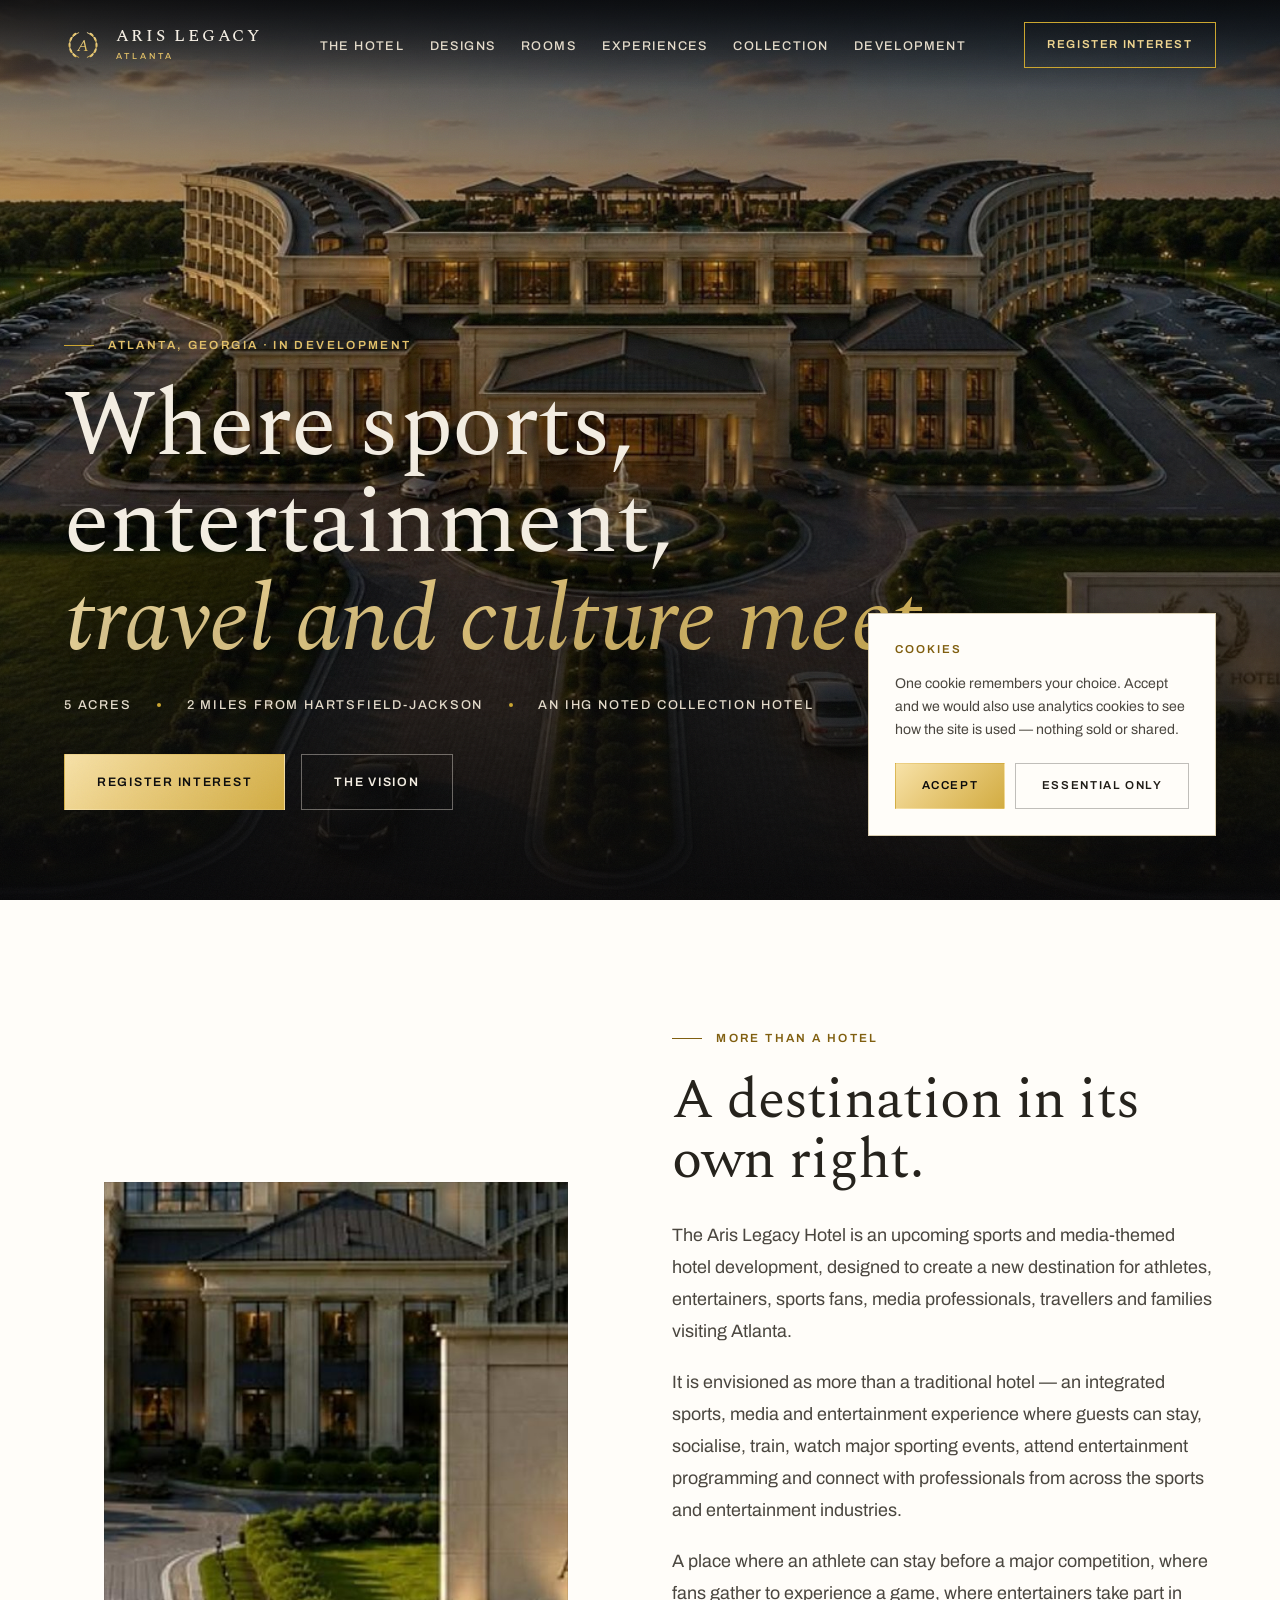
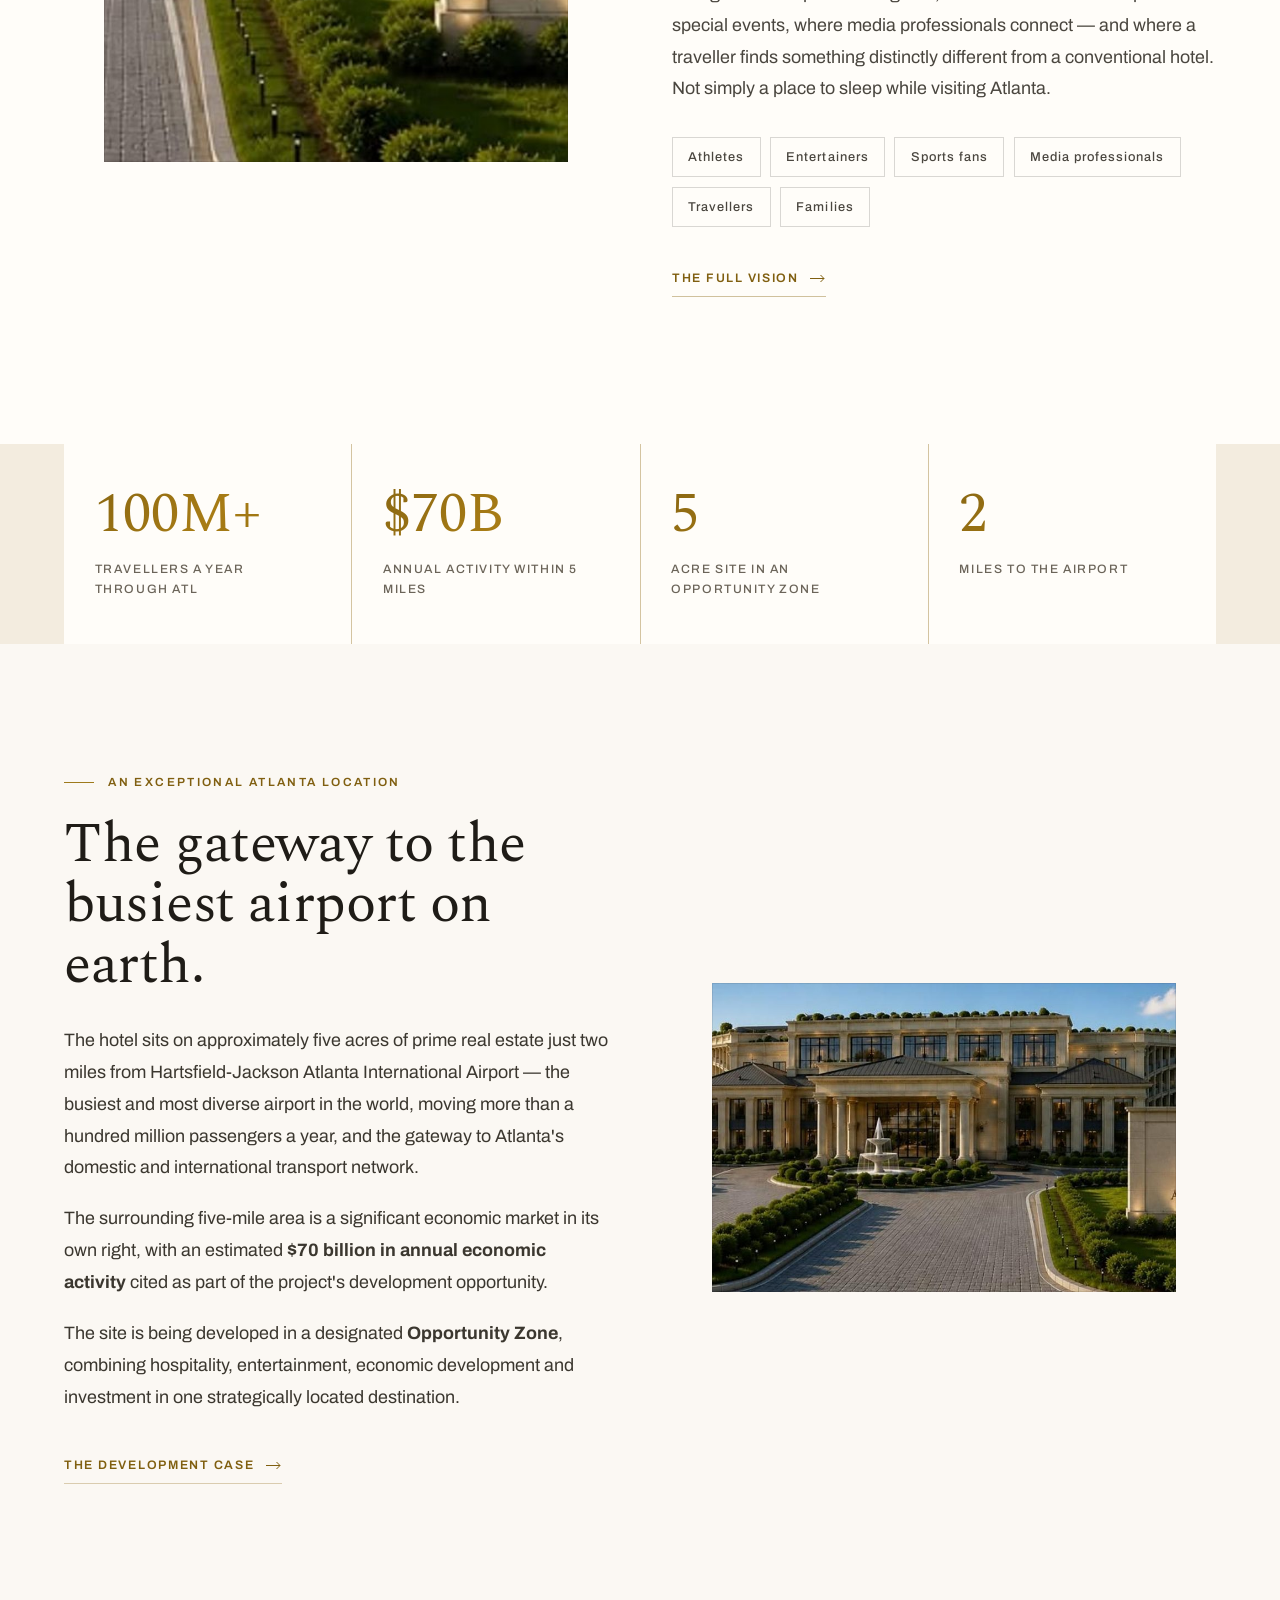
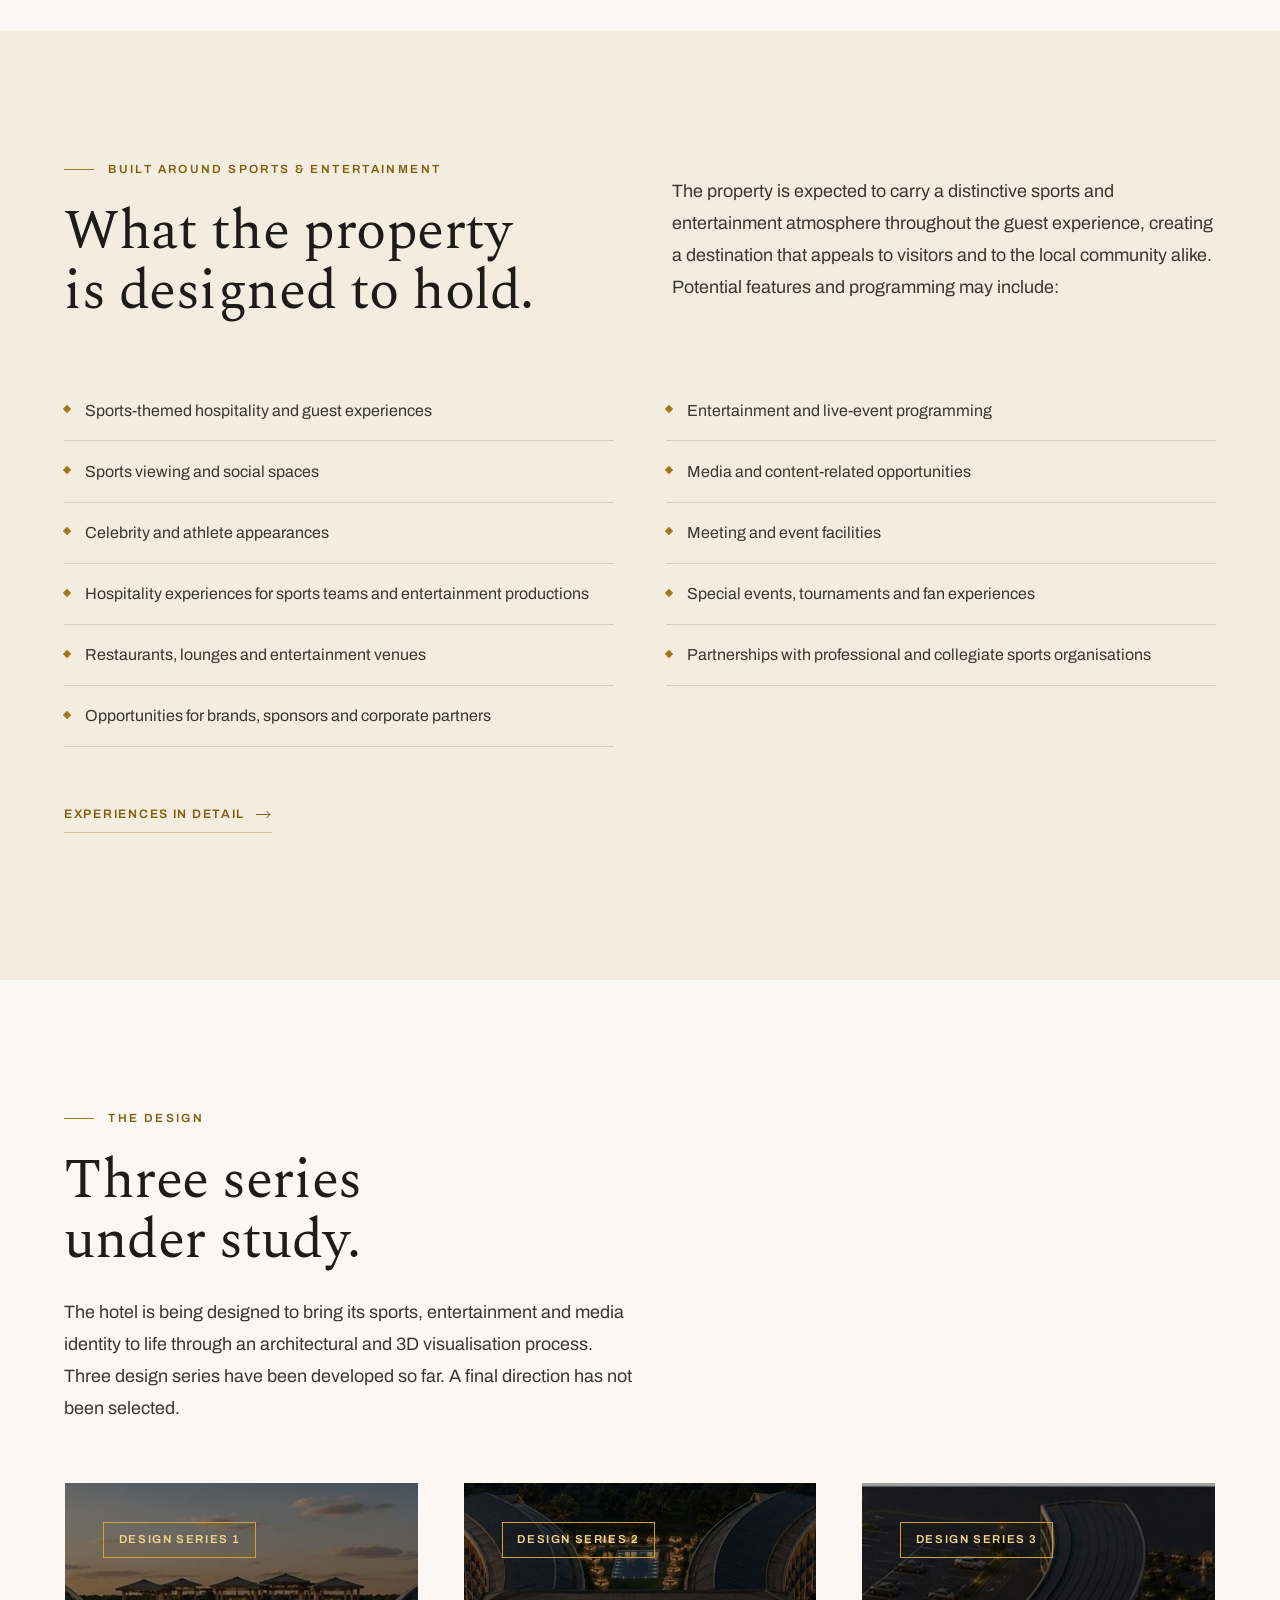
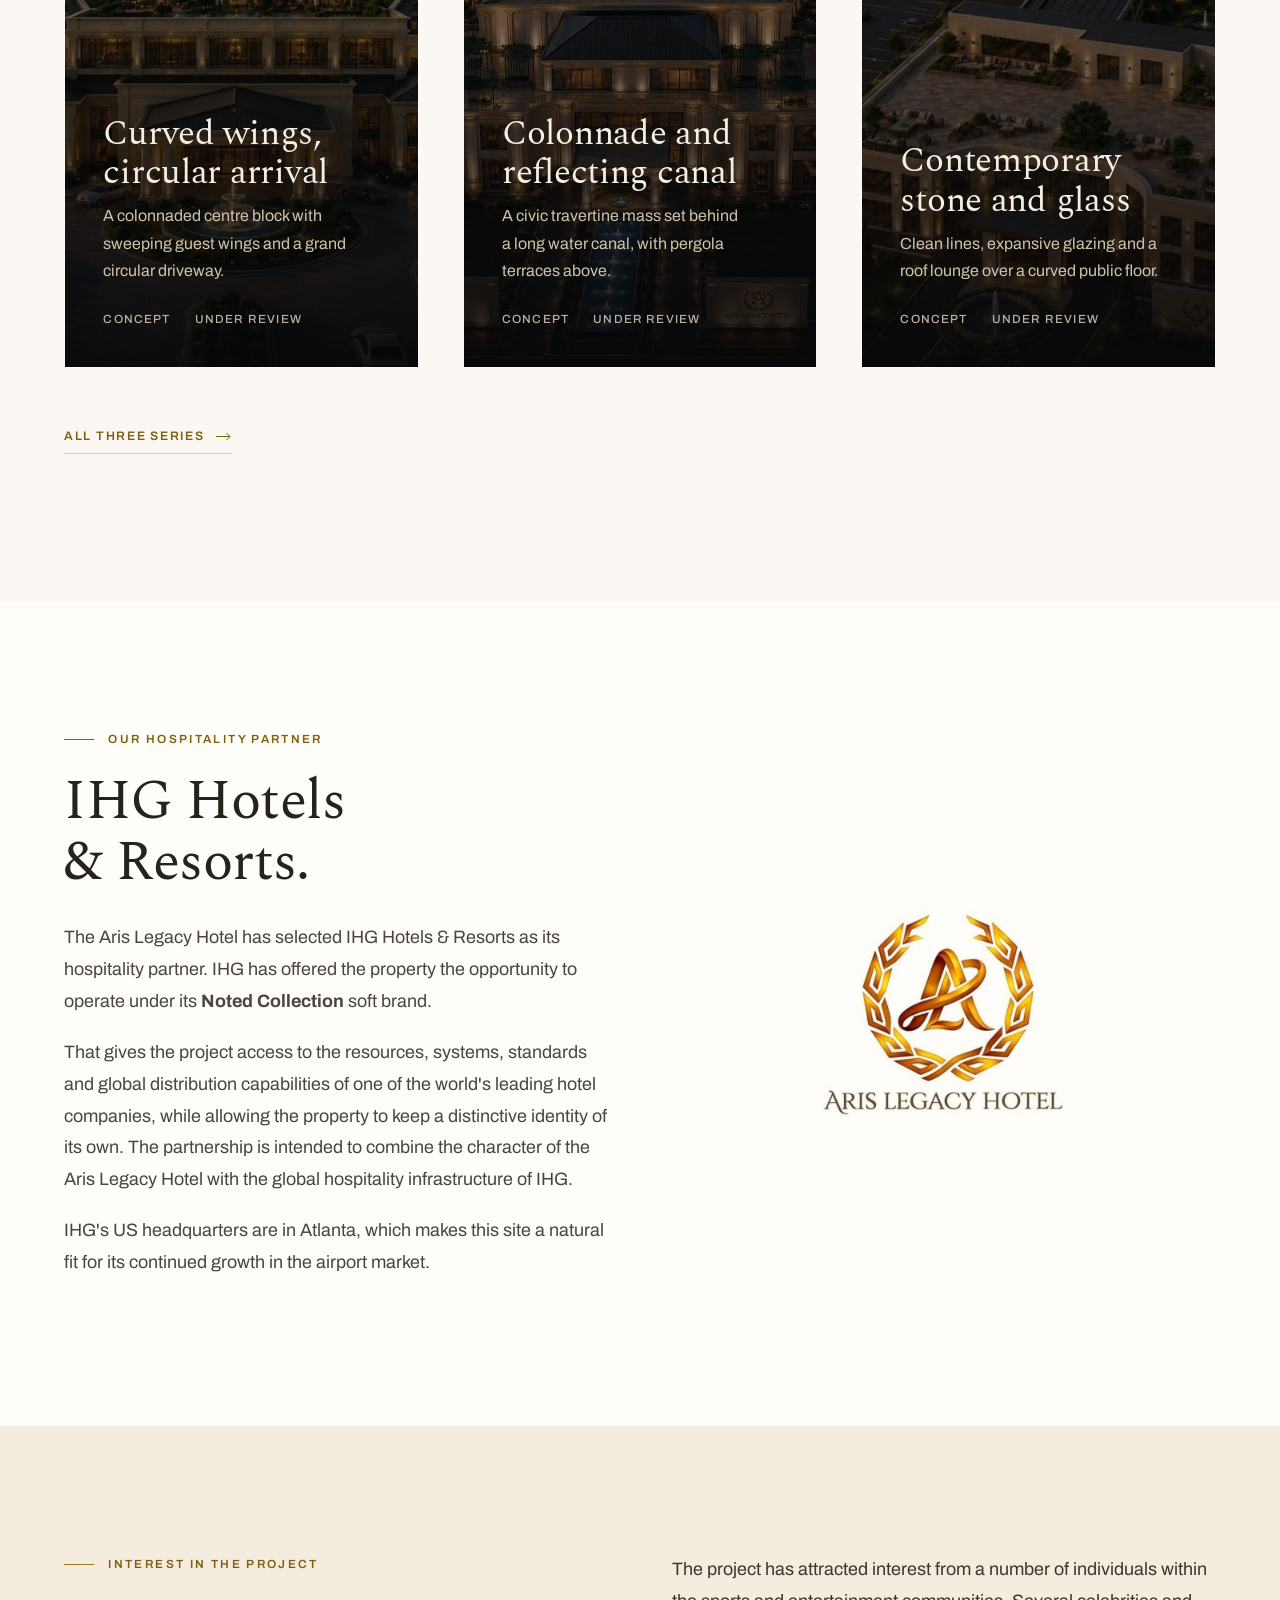
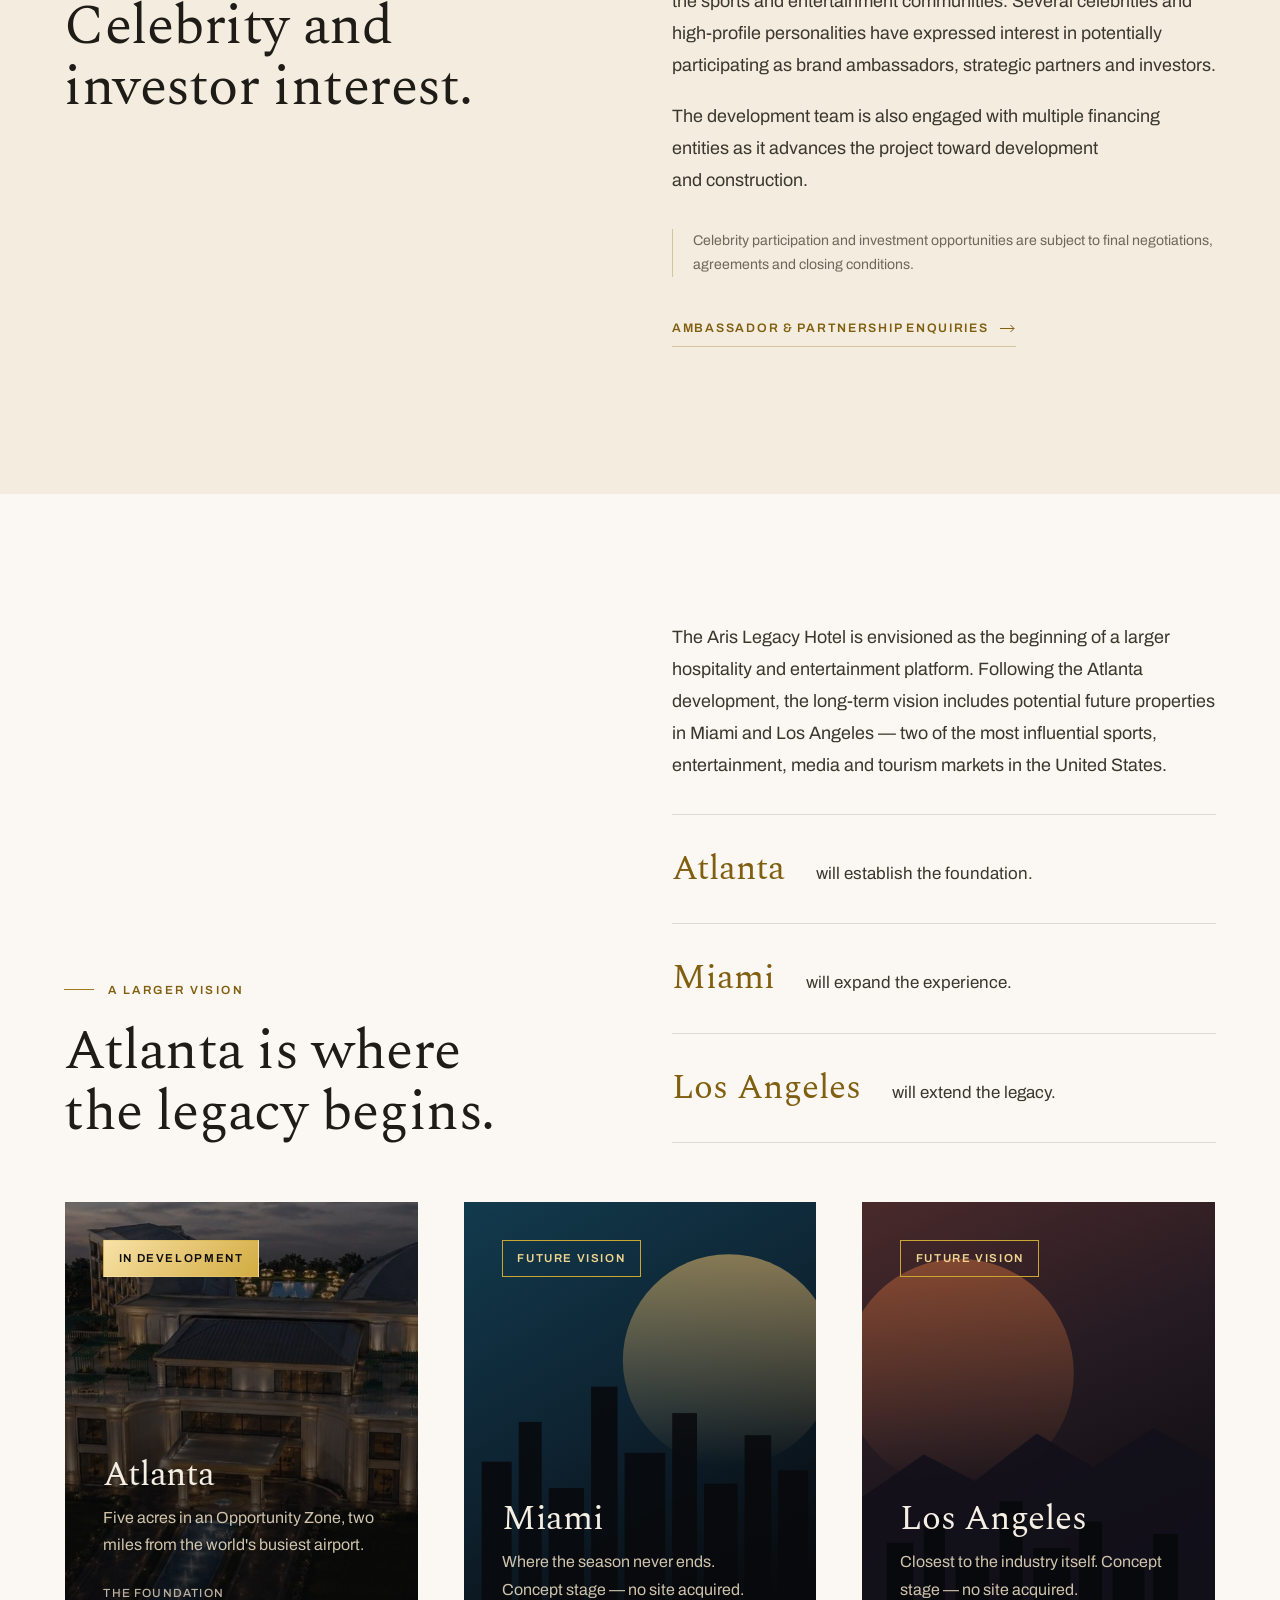
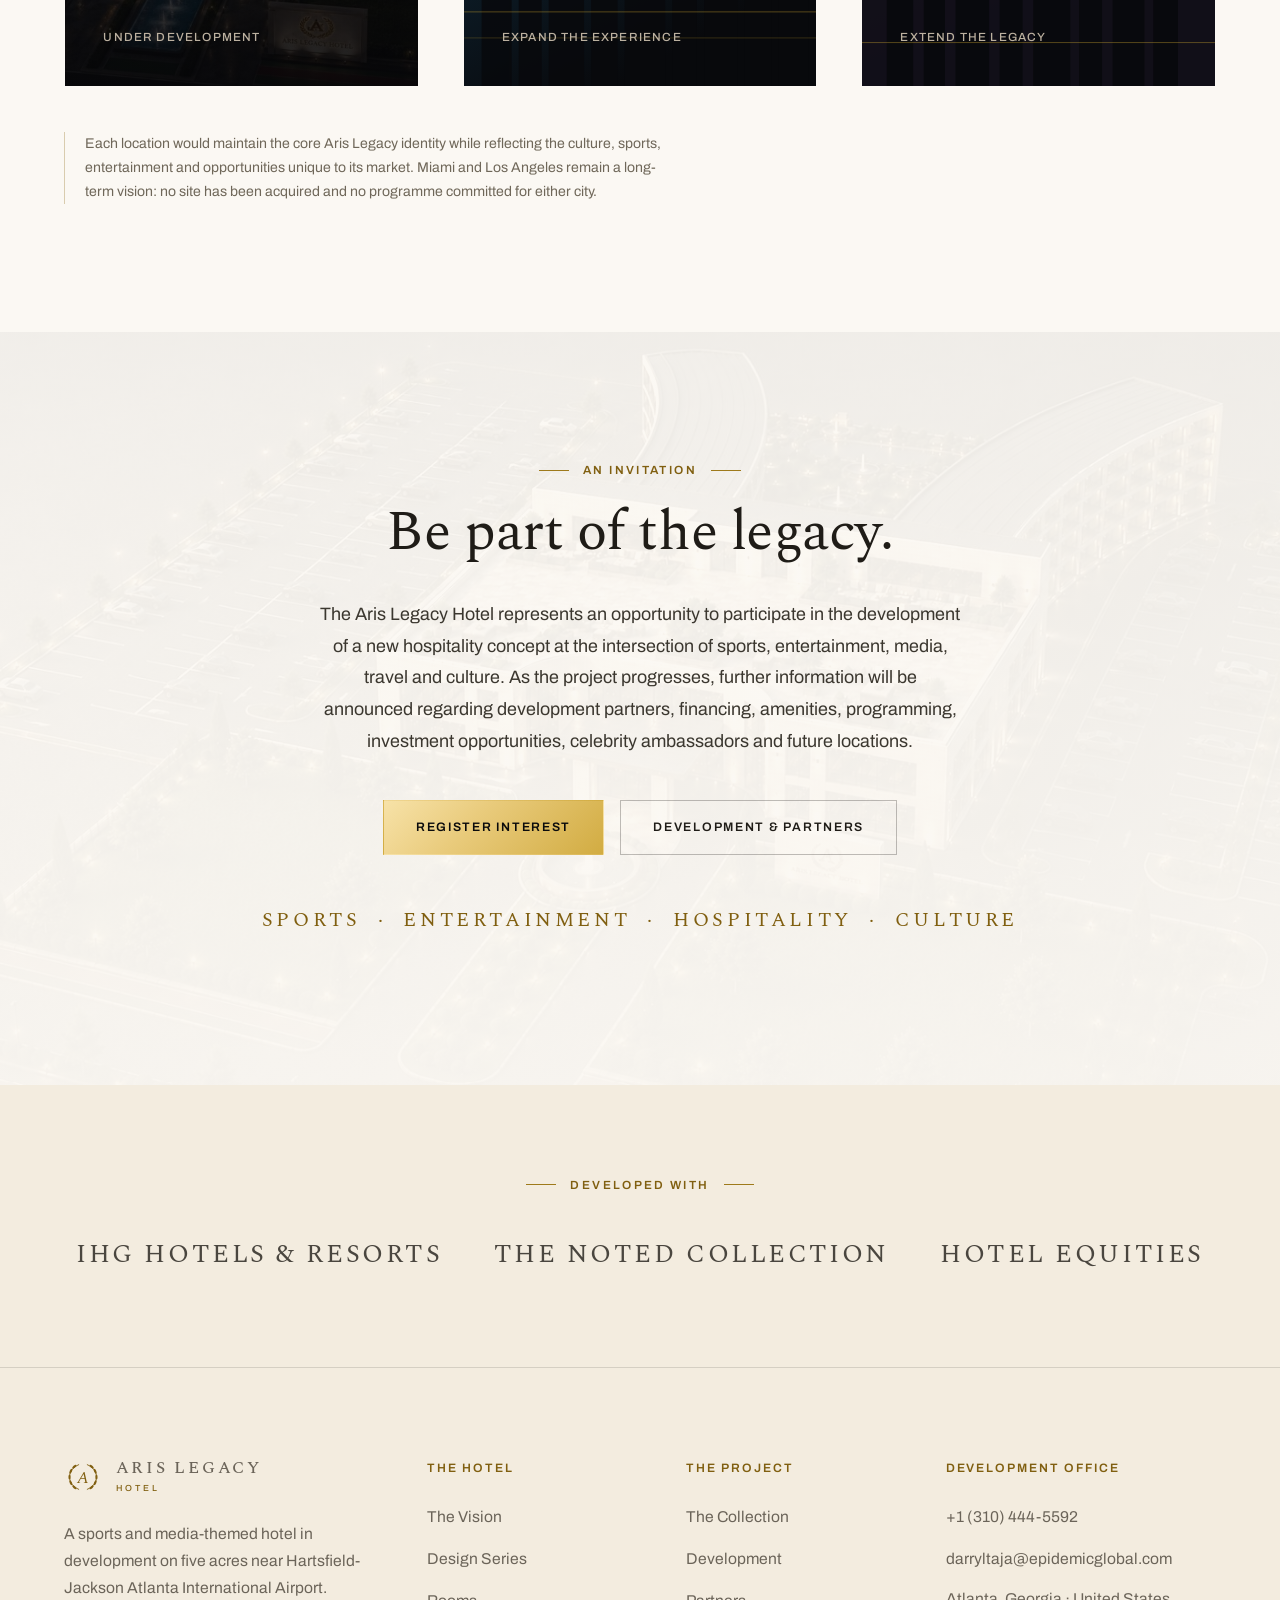
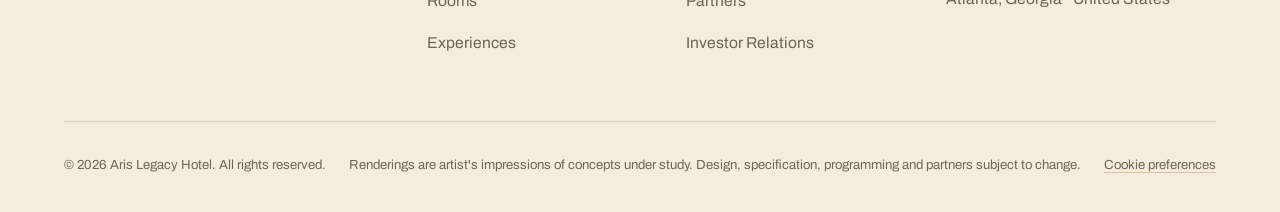
==== index.html @ 4c9e6c58 "Aris Legacy Hotel website: static site, assets and single-file bundle" ====
<!DOCTYPE html>
<html lang="en">
<head>
<meta charset="utf-8">
<meta name="viewport" content="width=device-width,initial-scale=1">
<meta name="theme-color" content="#FBF8F3">
<title>Aris Legacy Hotel — Atlanta | Sports, Entertainment &amp; Hospitality</title>
<meta name="description" content="The Aris Legacy Hotel is a sports and media-themed hotel development on five acres two miles from Hartsfield-Jackson Atlanta International Airport, in an Opportunity Zone, under IHG's Noted Collection soft brand.">
<link rel="preconnect" href="https://fonts.googleapis.com">
<link rel="preconnect" href="https://fonts.gstatic.com" crossorigin>
<link href="https://fonts.googleapis.com/css2?family=Archivo:wght@400;500;600&family=Spectral:ital,wght@0,400;0,500;1,400&display=swap" rel="stylesheet">
<link rel="stylesheet" href="assets/css/style.css">
</head>
<body>

<!-- ============ NAV ============ -->
<header class="nav">
  <a class="mark" href="index.html" aria-label="Aris Legacy Hotel — home">
    <svg viewBox="0 0 48 48" aria-hidden="true">
      <defs><linearGradient id="lg" x1="0" y1="0" x2="1" y2="1">
        <stop offset="0%" stop-color="#F7E2A8"/><stop offset="40%" stop-color="#E9CB7C"/>
        <stop offset="100%" stop-color="#D2AC42"/>
      </linearGradient></defs>
      <g fill="none" stroke="url(#lg)" stroke-width="1.1" stroke-linecap="round">
        <path d="M18.6 8.4C11.6 11.6 7 17.3 7 24c0 6.7 4.6 12.4 11.6 15.6"/>
        <path d="M29.4 8.4C36.4 11.6 41 17.3 41 24c0 6.7-4.6 12.4-11.6 15.6"/>
      </g>
      <g fill="url(#lg)">
        <ellipse cx="13.1" cy="11.0" rx="3.3" ry="1.4" transform="rotate(140 13.1 11.0)"/>
        <ellipse cx="8.6"  cy="16.8" rx="3.3" ry="1.4" transform="rotate(115 8.6 16.8)"/>
        <ellipse cx="7.0"  cy="24.0" rx="3.3" ry="1.4" transform="rotate(90 7.0 24.0)"/>
        <ellipse cx="8.6"  cy="31.2" rx="3.3" ry="1.4" transform="rotate(65 8.6 31.2)"/>
        <ellipse cx="13.1" cy="37.0" rx="3.3" ry="1.4" transform="rotate(40 13.1 37.0)"/>
        <ellipse cx="34.9" cy="11.0" rx="3.3" ry="1.4" transform="rotate(40 34.9 11.0)"/>
        <ellipse cx="39.4" cy="16.8" rx="3.3" ry="1.4" transform="rotate(65 39.4 16.8)"/>
        <ellipse cx="41.0" cy="24.0" rx="3.3" ry="1.4" transform="rotate(90 41.0 24.0)"/>
        <ellipse cx="39.4" cy="31.2" rx="3.3" ry="1.4" transform="rotate(115 39.4 31.2)"/>
        <ellipse cx="34.9" cy="37.0" rx="3.3" ry="1.4" transform="rotate(140 34.9 37.0)"/>
      </g>
      <text x="24" y="31.5" text-anchor="middle" fill="url(#lg)" font-family="Spectral,Georgia,serif" font-size="22" font-style="italic">A</text>
    </svg>
    <span class="mark-txt"><b>Aris Legacy</b><span>Atlanta</span></span>
  </a>

  <nav aria-label="Primary">
    <ul class="nav-links">
      <li><a href="the-hotel.html">The Hotel</a></li>
      <li><a href="designs.html">Designs</a></li>
      <li><a href="accommodations.html">Rooms</a></li>
      <li><a href="experiences.html">Experiences</a></li>
      <li><a href="collection.html">Collection</a></li>
      <li><a href="development.html">Development</a></li>
    </ul>
  </nav>

  <div class="nav-cta">
    <a class="btn btn-sm" href="contact.html">Register Interest</a>
    <button class="burger" aria-label="Open menu" aria-expanded="false"><span></span><span></span><span></span></button>
  </div>
</header>

<nav class="drawer" aria-label="Mobile">
  <a href="index.html">Home</a>
  <a href="the-hotel.html">The Hotel</a>
  <a href="designs.html">Designs</a>
  <a href="accommodations.html">Rooms</a>
  <a href="experiences.html">Experiences</a>
  <a href="collection.html">Collection</a>
  <a href="development.html">Development</a>
  <a href="contact.html">Contact</a>
  <p class="drawer-foot">Atlanta · Miami · Los Angeles</p>
</nav>

<!-- ============ HERO ============ -->
<section class="hero">
  <div class="hero-media">
    <img src="assets/img/s1-aerial-sunset.jpg" alt="Aris Legacy Hotel at sunset — curved guest wings, colonnaded entrance and circular arrival drive" fetchpriority="high">
  </div>
  <div class="hero-inner">
    <p class="eyebrow rv in">Atlanta, Georgia · In Development</p>
    <h1 class="d1 rv rv-d1">Where sports, entertainment,<em class="gold-text">travel and culture meet.</em></h1>
    <div class="hero-sub rv rv-d2">
      <span>5 Acres</span><span>2 Miles from Hartsfield-Jackson</span><span>An IHG Noted Collection Hotel</span>
    </div>
    <div class="hero-actions rv rv-d3">
      <a class="btn btn-solid" href="contact.html">Register Interest</a>
      <a class="btn btn-ghost" href="the-hotel.html">The Vision</a>
    </div>
  </div>
  <div class="scroll-cue">Scroll</div>
</section>

<!-- ============ MORE THAN A HOTEL ============ -->
<section class="pad stone">
  <div class="wrap split">
    <div class="split-media rv">
      <figure class="figure ratio-4x5">
        <img src="assets/img/s1-monument-day.jpg" alt="The carved travertine monument bearing the Aris Legacy crest, beside the hotel entrance" loading="lazy" decoding="async">
      </figure>
    </div>
    <div class="split-body rv rv-d1">
      <p class="eyebrow">More than a hotel</p>
      <h2 class="d2">A destination in its<br>own right.</h2>
      <p class="lede" style="margin-top:1.8rem">
        The Aris Legacy Hotel is an upcoming sports and media-themed hotel development, designed to
        create a new destination for athletes, entertainers, sports fans, media professionals,
        travellers and families visiting Atlanta.
      </p>
      <p class="lede">
        It is envisioned as more than a traditional hotel — an integrated sports, media and
        entertainment experience where guests can stay, socialise, train, watch major sporting
        events, attend entertainment programming and connect with professionals from across the
        sports and entertainment industries.
      </p>
      <p class="lede">
        A place where an athlete can stay before a major competition, where fans gather to
        experience a game, where entertainers take part in special events, where media professionals
        connect — and where a traveller finds something distinctly different from a conventional
        hotel. Not simply a place to sleep while visiting Atlanta.
      </p>
      <div class="aud" style="margin-top:2rem">
        <span>Athletes</span><span>Entertainers</span><span>Sports fans</span>
        <span>Media professionals</span><span>Travellers</span><span>Families</span>
      </div>
      <p style="margin-top:2.2rem">
        <a class="link-arrow" href="the-hotel.html">The full vision
          <svg viewBox="0 0 16 9" fill="none" stroke="currentColor" stroke-width="1"><path d="M0 4.5h14M10.5 1l3.5 3.5L10.5 8"/></svg>
        </a>
      </p>
    </div>
  </div>
</section>

<!-- ============ STATS ============ -->
<section class="deep">
  <div class="wrap-wide">
    <div class="stats">
      <div class="stat rv"><b data-count="100" data-suf="M+">100M+</b><small>Travellers a Year Through ATL</small></div>
      <div class="stat rv rv-d1"><b data-count="70" data-pre="$" data-suf="B">$70B</b><small>Annual Activity Within 5 Miles</small></div>
      <div class="stat rv rv-d2"><b data-count="5">5</b><small>Acre Site in an Opportunity Zone</small></div>
      <div class="stat rv rv-d3"><b data-count="2">2</b><small>Miles to the Airport</small></div>
    </div>
  </div>
</section>

<!-- ============ THE LOCATION ============ -->
<section class="pad">
  <div class="wrap split rev">
    <div class="split-media rv">
      <figure class="figure ratio-3x2">
        <img src="assets/img/s1-front-day.jpg" alt="The principal elevation of the hotel in daylight, with the arrival drive and monument" loading="lazy" decoding="async">
      </figure>
    </div>
    <div class="split-body rv rv-d1">
      <p class="eyebrow">An exceptional Atlanta location</p>
      <h2 class="d2">The gateway to the<br>busiest airport on earth.</h2>
      <p class="lede" style="margin-top:1.8rem">
        The hotel sits on approximately five acres of prime real estate just two miles from
        Hartsfield-Jackson Atlanta International Airport — the busiest and most diverse airport in
        the world, moving more than a hundred million passengers a year, and the gateway to
        Atlanta's domestic and international transport network.
      </p>
      <p class="lede">
        The surrounding five-mile area is a significant economic market in its own right, with an
        estimated <strong>$70 billion in annual economic activity</strong> cited as part of the
        project's development opportunity.
      </p>
      <p class="lede">
        The site is being developed in a designated <strong>Opportunity Zone</strong>, combining
        hospitality, entertainment, economic development and investment in one strategically located
        destination.
      </p>
      <p style="margin-top:2.2rem">
        <a class="link-arrow" href="development.html">The development case
          <svg viewBox="0 0 16 9" fill="none" stroke="currentColor" stroke-width="1"><path d="M0 4.5h14M10.5 1l3.5 3.5L10.5 8"/></svg>
        </a>
      </p>
    </div>
  </div>
</section>

<!-- ============ PROGRAMMING ============ -->
<section class="pad deep">
  <div class="wrap">
    <div class="split" style="align-items:end;margin-bottom:clamp(38px,4.5vw,68px)">
      <div class="rv">
        <p class="eyebrow">Built around sports &amp; entertainment</p>
        <h2 class="d2">What the property<br>is designed to hold.</h2>
      </div>
      <p class="lede rv rv-d1">
        The property is expected to carry a distinctive sports and entertainment atmosphere
        throughout the guest experience, creating a destination that appeals to visitors and to the
        local community alike. Potential features and programming may include:
      </p>
    </div>

    <ul class="checks rv rv-d1">
      <li>Sports-themed hospitality and guest experiences</li>
      <li>Entertainment and live-event programming</li>
      <li>Sports viewing and social spaces</li>
      <li>Media and content-related opportunities</li>
      <li>Celebrity and athlete appearances</li>
      <li>Meeting and event facilities</li>
      <li>Hospitality experiences for sports teams and entertainment productions</li>
      <li>Special events, tournaments and fan experiences</li>
      <li>Restaurants, lounges and entertainment venues</li>
      <li>Partnerships with professional and collegiate sports organisations</li>
      <li>Opportunities for brands, sponsors and corporate partners</li>
    </ul>

    <p style="margin-top:clamp(34px,4vw,56px)" class="rv">
      <a class="link-arrow" href="experiences.html">Experiences in detail
        <svg viewBox="0 0 16 9" fill="none" stroke="currentColor" stroke-width="1"><path d="M0 4.5h14M10.5 1l3.5 3.5L10.5 8"/></svg>
      </a>
    </p>
  </div>
</section>

<!-- ============ DESIGN SERIES ============ -->
<section class="pad">
  <div class="wrap-wide">
    <div style="max-width:62ch;margin-bottom:clamp(38px,4.5vw,68px)">
      <p class="eyebrow rv">The design</p>
      <h2 class="d2 rv rv-d1">Three series<br>under study.</h2>
      <p class="lede rv rv-d2" style="margin-top:1.6rem">
        The hotel is being designed to bring its sports, entertainment and media identity to life
        through an architectural and 3D visualisation process. Three design series have been
        developed so far. A final direction has not been selected.
      </p>
    </div>

    <div class="grid g3">
      <a class="city rv" href="designs.html#series-1">
        <div class="city-bg"><img src="assets/img/s1-aerial-dusk.jpg" alt="Design Series 1 — a colonnaded mass with curved guest wings and a circular arrival drive" loading="lazy" decoding="async"></div>
        <span class="badge">Design Series 1</span>
        <h3 class="d3">Curved wings,<br>circular arrival</h3>
        <p>A colonnaded centre block with sweeping guest wings and a grand circular driveway.</p>
        <div class="city-meta"><span>Concept</span><span>Under review</span></div>
      </a>

      <a class="city rv rv-d1" href="designs.html#series-2">
        <div class="city-bg"><img src="assets/img/s2-front-night.jpg" alt="Design Series 2 — a colonnade above a long reflecting canal forecourt" loading="lazy" decoding="async"></div>
        <span class="badge">Design Series 2</span>
        <h3 class="d3">Colonnade and<br>reflecting canal</h3>
        <p>A civic travertine mass set behind a long water canal, with pergola terraces above.</p>
        <div class="city-meta"><span>Concept</span><span>Under review</span></div>
      </a>

      <a class="city rv rv-d2" href="designs.html#series-3">
        <div class="city-bg"><img src="assets/img/s3-aerial-night.jpg" alt="Design Series 3 — a contemporary scheme in stone and glass with a roof lounge" loading="lazy" decoding="async"></div>
        <span class="badge">Design Series 3</span>
        <h3 class="d3">Contemporary<br>stone and glass</h3>
        <p>Clean lines, expansive glazing and a roof lounge over a curved public floor.</p>
        <div class="city-meta"><span>Concept</span><span>Under review</span></div>
      </a>
    </div>

    <p style="margin-top:clamp(34px,4vw,56px)" class="rv">
      <a class="link-arrow" href="designs.html">All three series
        <svg viewBox="0 0 16 9" fill="none" stroke="currentColor" stroke-width="1"><path d="M0 4.5h14M10.5 1l3.5 3.5L10.5 8"/></svg>
      </a>
    </p>
  </div>
</section>

<!-- ============ IHG ============ -->
<section class="pad stone">
  <div class="wrap split">
    <div class="split-body rv">
      <p class="eyebrow">Our hospitality partner</p>
      <h2 class="d2">IHG Hotels<br>&amp; Resorts.</h2>
      <p class="lede" style="margin-top:1.8rem">
        The Aris Legacy Hotel has selected IHG Hotels &amp; Resorts as its hospitality partner. IHG
        has offered the property the opportunity to operate under its
        <strong>Noted Collection</strong> soft brand.
      </p>
      <p class="lede">
        That gives the project access to the resources, systems, standards and global distribution
        capabilities of one of the world's leading hotel companies, while allowing the property to
        keep a distinctive identity of its own. The partnership is intended to combine the character
        of the Aris Legacy Hotel with the global hospitality infrastructure of IHG.
      </p>
      <p class="lede">
        IHG's US headquarters are in Atlanta, which makes this site a natural fit for its continued
        growth in the airport market.
      </p>
    </div>
    <div class="split-media rv rv-d1">
      <img class="crest" src="assets/img/logo-gold.jpg" width="900" height="584" loading="lazy" decoding="async"
           alt="The Aris Legacy crest — a gold laurel wreath enclosing a script A, above the hotel name"
           style="width:min(360px,80%);height:auto;margin:0 auto">
    </div>
  </div>
</section>

<!-- ============ CELEBRITY & INVESTOR ============ -->
<section class="pad deep">
  <div class="wrap split" style="align-items:start">
    <div class="rv">
      <p class="eyebrow">Interest in the project</p>
      <h2 class="d2">Celebrity and<br>investor interest.</h2>
    </div>
    <div class="rv rv-d1">
      <p class="lede">
        The project has attracted interest from a number of individuals within the sports and
        entertainment communities. Several celebrities and high-profile personalities have expressed
        interest in potentially participating as brand ambassadors, strategic partners and investors.
      </p>
      <p class="lede">
        The development team is also engaged with multiple financing entities as it advances the
        project toward development and construction.
      </p>
      <p class="disclaim" style="margin-top:2rem">
        Celebrity participation and investment opportunities are subject to final negotiations,
        agreements and closing conditions.
      </p>
      <p style="margin-top:2.2rem">
        <a class="link-arrow" href="contact.html#ambassadors">Ambassador &amp; partnership enquiries
          <svg viewBox="0 0 16 9" fill="none" stroke="currentColor" stroke-width="1"><path d="M0 4.5h14M10.5 1l3.5 3.5L10.5 8"/></svg>
        </a>
      </p>
    </div>
  </div>
</section>

<!-- ============ COLLECTION ============ -->
<section class="pad">
  <div class="wrap-wide">
    <div class="split" style="align-items:end;margin-bottom:clamp(38px,4.5vw,68px)">
      <div class="rv">
        <p class="eyebrow">A larger vision</p>
        <h2 class="d2">Atlanta is where<br>the legacy begins.</h2>
      </div>
      <div class="rv rv-d1">
        <p class="lede">
          The Aris Legacy Hotel is envisioned as the beginning of a larger hospitality and
          entertainment platform. Following the Atlanta development, the long-term vision includes
          potential future properties in Miami and Los Angeles — two of the most influential sports,
          entertainment, media and tourism markets in the United States.
        </p>
        <ul class="ladder" style="margin-top:2rem">
          <li><span class="city-n">Atlanta</span><p class="city-t">will establish the foundation.</p></li>
          <li><span class="city-n">Miami</span><p class="city-t">will expand the experience.</p></li>
          <li><span class="city-n">Los&nbsp;Angeles</span><p class="city-t">will extend the legacy.</p></li>
        </ul>
      </div>
    </div>

    <div class="grid g3">
      <a class="city rv" href="collection.html#atlanta">
        <div class="city-bg"><img src="assets/img/s2-aerial-night.jpg" alt="The Aris Legacy Hotel site in Atlanta at night" loading="lazy" decoding="async"></div>
        <span class="badge live">In Development</span>
        <h3 class="d3">Atlanta</h3>
        <p>Five acres in an Opportunity Zone, two miles from the world's busiest airport.</p>
        <div class="city-meta"><span>The Foundation</span><span>Under Development</span></div>
      </a>

      <a class="city rv rv-d1" href="collection.html#miami">
        <div class="city-art">
          <svg viewBox="0 0 400 560" preserveAspectRatio="xMidYMid slice" aria-hidden="true">
            <defs>
              <linearGradient id="mia" x1="0" y1="0" x2="0.4" y2="1">
                <stop offset="0%" stop-color="#123B4E"/><stop offset="52%" stop-color="#0E2331"/><stop offset="100%" stop-color="#08090C"/>
              </linearGradient>
              <linearGradient id="miaSun" x1="0" y1="0" x2="0" y2="1">
                <stop offset="0%" stop-color="#E8B96A" stop-opacity=".55"/><stop offset="100%" stop-color="#E8B96A" stop-opacity="0"/>
              </linearGradient>
            </defs>
            <rect width="400" height="560" fill="url(#mia)"/>
            <circle cx="300" cy="185" r="120" fill="url(#miaSun)"/>
            <g fill="#08090C" opacity=".85">
              <rect x="20"  y="300" width="34" height="260"/><rect x="62"  y="255" width="26" height="305"/>
              <rect x="96"  y="330" width="40" height="230"/><rect x="144" y="215" width="30" height="345"/>
              <rect x="182" y="290" width="46" height="270"/><rect x="236" y="245" width="28" height="315"/>
              <rect x="272" y="325" width="38" height="235"/><rect x="318" y="270" width="30" height="290"/>
              <rect x="356" y="310" width="34" height="250"/>
            </g>
            <g stroke="#CBA630" stroke-width="1" opacity=".5">
              <path d="M0 470h400"/><path d="M0 500h400" opacity=".5"/>
            </g>
          </svg>
        </div>
        <span class="badge">Future Vision</span>
        <h3 class="d3">Miami</h3>
        <p>Where the season never ends. Concept stage — no site acquired.</p>
        <div class="city-meta"><span>Expand the Experience</span></div>
      </a>

      <a class="city rv rv-d2" href="collection.html#losangeles">
        <div class="city-art">
          <svg viewBox="0 0 400 560" preserveAspectRatio="xMidYMid slice" aria-hidden="true">
            <defs>
              <linearGradient id="la" x1="0" y1="0" x2="0.3" y2="1">
                <stop offset="0%" stop-color="#4A2A2B"/><stop offset="48%" stop-color="#241A22"/><stop offset="100%" stop-color="#08090C"/>
              </linearGradient>
              <linearGradient id="laSun" x1="0" y1="0" x2="0" y2="1">
                <stop offset="0%" stop-color="#D9743C" stop-opacity=".45"/><stop offset="100%" stop-color="#D9743C" stop-opacity="0"/>
              </linearGradient>
            </defs>
            <rect width="400" height="560" fill="url(#la)"/>
            <circle cx="110" cy="200" r="130" fill="url(#laSun)"/>
            <path d="M0 340 L70 292 L128 322 L198 268 L262 306 L330 262 L400 300 L400 560 L0 560 Z" fill="#12101A" opacity=".9"/>
            <g fill="#08090C" opacity=".9">
              <rect x="28"  y="392" width="30" height="168"/><rect x="70"  y="360" width="24" height="200"/>
              <rect x="106" y="410" width="38" height="150"/><rect x="156" y="345" width="26" height="215"/>
              <rect x="194" y="398" width="42" height="162"/><rect x="246" y="368" width="26" height="192"/>
              <rect x="284" y="418" width="36" height="142"/><rect x="330" y="382" width="28" height="178"/>
            </g>
            <g stroke="#CBA630" stroke-width="1" opacity=".45"><path d="M0 505h400"/></g>
          </svg>
        </div>
        <span class="badge">Future Vision</span>
        <h3 class="d3">Los Angeles</h3>
        <p>Closest to the industry itself. Concept stage — no site acquired.</p>
        <div class="city-meta"><span>Extend the Legacy</span></div>
      </a>
    </div>

    <p class="disclaim rv" style="margin-top:clamp(30px,3.5vw,48px)">
      Each location would maintain the core Aris Legacy identity while reflecting the culture,
      sports, entertainment and opportunities unique to its market. Miami and Los Angeles remain a
      long-term vision: no site has been acquired and no programme committed for either city.
    </p>
  </div>
</section>

<!-- ============ INVITATION ============ -->
<section class="pad cta">
  <div class="cta-bg"><img src="assets/img/s3-aerial-parking.jpg" alt="" loading="lazy" decoding="async"></div>
  <div class="wrap">
    <p class="eyebrow center rv">An invitation</p>
    <h2 class="d2 rv rv-d1">Be part of the legacy.</h2>
    <p class="lede rv rv-d2" style="margin:2.2rem auto 2.6rem;text-align:center">
      The Aris Legacy Hotel represents an opportunity to participate in the development of a new
      hospitality concept at the intersection of sports, entertainment, media, travel and culture.
      As the project progresses, further information will be announced regarding development
      partners, financing, amenities, programming, investment opportunities, celebrity ambassadors
      and future locations.
    </p>
    <div class="rv rv-d3" style="display:flex;gap:1rem;justify-content:center;flex-wrap:wrap">
      <a class="btn btn-solid" href="contact.html">Register Interest</a>
      <a class="btn btn-ghost" href="development.html">Development &amp; Partners</a>
    </div>
    <p class="rv rv-d3" style="margin-top:3rem;text-align:center;font-family:var(--font-display);font-size:clamp(1rem,1.6vw,1.25rem);letter-spacing:.18em;text-transform:uppercase;color:var(--gold-300)">
      Sports &nbsp;·&nbsp; Entertainment &nbsp;·&nbsp; Hospitality &nbsp;·&nbsp; Culture
    </p>
  </div>
</section>

<!-- ============ PARTNERS ============ -->
<section class="pad-sm deep">
  <div class="wrap">
    <p class="eyebrow center rv" style="justify-content:center">Developed With</p>
    <div class="partners rv rv-d1" style="margin-top:2.4rem">
      <span class="partner">IHG Hotels &amp; Resorts</span>
      <span class="partner">The Noted Collection</span>
      <span class="partner">Hotel Equities</span>
    </div>
  </div>
</section>

<!-- ============ FOOTER ============ -->
<footer>
  <div class="wrap">
    <div class="foot-grid">
      <div class="foot">
        <a class="mark" href="index.html" style="margin-bottom:1.6rem" aria-label="Aris Legacy Hotel">
          <svg viewBox="0 0 48 48" aria-hidden="true">
            <g fill="none" stroke="currentColor" stroke-width="1.1" stroke-linecap="round">
              <path d="M18.6 8.4C11.6 11.6 7 17.3 7 24c0 6.7 4.6 12.4 11.6 15.6"/>
              <path d="M29.4 8.4C36.4 11.6 41 17.3 41 24c0 6.7-4.6 12.4-11.6 15.6"/>
            </g>
            <g fill="currentColor">
              <ellipse cx="13.1" cy="11.0" rx="3.3" ry="1.4" transform="rotate(140 13.1 11.0)"/>
              <ellipse cx="8.6"  cy="16.8" rx="3.3" ry="1.4" transform="rotate(115 8.6 16.8)"/>
              <ellipse cx="7.0"  cy="24.0" rx="3.3" ry="1.4" transform="rotate(90 7.0 24.0)"/>
              <ellipse cx="8.6"  cy="31.2" rx="3.3" ry="1.4" transform="rotate(65 8.6 31.2)"/>
              <ellipse cx="13.1" cy="37.0" rx="3.3" ry="1.4" transform="rotate(40 13.1 37.0)"/>
              <ellipse cx="34.9" cy="11.0" rx="3.3" ry="1.4" transform="rotate(40 34.9 11.0)"/>
              <ellipse cx="39.4" cy="16.8" rx="3.3" ry="1.4" transform="rotate(65 39.4 16.8)"/>
              <ellipse cx="41.0" cy="24.0" rx="3.3" ry="1.4" transform="rotate(90 41.0 24.0)"/>
              <ellipse cx="39.4" cy="31.2" rx="3.3" ry="1.4" transform="rotate(115 39.4 31.2)"/>
              <ellipse cx="34.9" cy="37.0" rx="3.3" ry="1.4" transform="rotate(140 34.9 37.0)"/>
            </g>
            <text x="24" y="31.5" text-anchor="middle" fill="currentColor" font-family="Spectral,Georgia,serif" font-size="22" font-style="italic">A</text>
          </svg>
          <span class="mark-txt"><b>Aris Legacy</b><span>Hotel</span></span>
        </a>
        <p style="max-width:34ch">A sports and media-themed hotel in development on five acres near
          Hartsfield-Jackson Atlanta International Airport.</p>
      </div>

      <div class="foot">
        <h5>The Hotel</h5>
        <ul>
          <li><a href="the-hotel.html">The Vision</a></li>
          <li><a href="designs.html">Design Series</a></li>
          <li><a href="accommodations.html">Rooms</a></li>
          <li><a href="experiences.html">Experiences</a></li>
        </ul>
      </div>

      <div class="foot">
        <h5>The Project</h5>
        <ul>
          <li><a href="collection.html">The Collection</a></li>
          <li><a href="development.html">Development</a></li>
          <li><a href="development.html#partners">Partners</a></li>
          <li><a href="development.html#investors">Investor Relations</a></li>
        </ul>
      </div>

      <div class="foot">
        <h5>Development Office</h5>
        <ul>
          <li><a href="tel:+13104445592">+1 (310) 444-5592</a></li>
          <li><a href="mailto:darryltaja@epidemicglobal.com">darryltaja@epidemicglobal.com</a></li>
          <li><p>Atlanta, Georgia · United States</p></li>
        </ul>
      </div>
    </div>

    <div class="foot-bottom">
      <span>&copy; <span data-year>2026</span> Aris Legacy Hotel. All rights reserved.</span>
      <span>Renderings are artist's impressions of concepts under study. Design, specification,
        programming and partners subject to change.</span>
      <span><button class="cookie-link" type="button" data-cookie-reopen>Cookie preferences</button></span>
    </div>
  </div>
</footer>


<!-- ============ COOKIE NOTICE ============ -->
<div class="cookie" id="cookie-notice" role="dialog" aria-modal="false"
     aria-labelledby="cookie-h" aria-describedby="cookie-p" hidden>
  <h2 id="cookie-h">Cookies</h2>
  <p id="cookie-p">
    One cookie remembers your choice. Accept and we would also use analytics
    cookies to see how the site is used — nothing sold or shared.
  </p>
  <div class="cookie-act">
    <button class="btn btn-solid btn-sm" type="button" data-consent="all">Accept</button>
    <button class="btn btn-ghost btn-sm" type="button" data-consent="essential">Essential only</button>
  </div>
</div>

<script src="assets/js/main.js"></script>
</body>
</html>
---- assets/css/style.css ----
/* ==========================================================================
   ARIS LEGACY HOTEL — Design System
   Palette drawn from the brand mark (gold laurel), the travertine facade,
   the verdigris pergolas and the dusk renderings.

   Light theme. The page sits on travertine; photography keeps its dark
   scrim, so the hero, the page heros, the city cards, the lightbox and the
   showcase stage hand the light type scale back inside themselves.

   Type: Spectral for display (a screen-cut serif that holds its stems on a
   pale ground) and Archivo for everything else. Both set at real text
   weights — nothing on this page is lighter than 400.
   ========================================================================== */

:root{
  color-scheme:light;

  /* Ink — still dark: it is the type colour on gold, and the scrim over photography */
  --ink-900:#0B0B0C;
  --ink-800:#121214;
  --ink-700:#191A1D;
  --ink-600:#232428;
  --ink-500:#33343A;

  /* Travertine surfaces — the page ground, brightest to deepest */
  --stone-050:#FFFDF9;   /* .stone band, tiles */
  --surface:#FBF8F3;     /* page */
  --surface-2:#F3ECDF;   /* .deep band, footer */
  --surface-3:#EDE5D5;   /* image wells, hover states */

  /* Two type scales, declared side by side so a scope can name either one
     and neither can drift. --on-stone reads dark for the travertine page;
     --on-scrim is the original light scale, used over photography. Ratios
     below are measured against --surface. */
  --on-stone-100:#1F1C17;  /* headings, primary copy — 16:1 */
  --on-stone-200:#3B372F;  /* lede — 11.2:1 */
  --on-stone-300:#4A463F;  /* tertiary copy — 8.9:1 */
  --on-stone-400:#6B6459;  /* muted, captions — 5.5:1, and 5.0:1 on --surface-2 */
  --on-stone-500:#6F6759;  /* small print — 5.3:1, and 4.8:1 in the footer */
  --on-stone-600:#7F7567;  /* placeholders only — 4.3:1 */
  --on-stone-gold-100:#6F520D;  /* 6.9:1 */
  --on-stone-gold-200:#7A5B0F;  /* hover / emphasis — 6.0:1 */
  --on-stone-gold-300:#805F10;  /* accent copy — 5.6:1, and 5.0:1 on --surface-2 */
  --on-stone-gold-500:#9E7A1B;  /* hairlines, borders, focus ring — 3.8:1 */
  --on-stone-gold-grad:linear-gradient(135deg,#8A6712 0%,#A87C15 52%,#916D10 100%);
  --on-stone-line:rgba(138,103,18,.30);
  --on-stone-line-soft:rgba(31,28,23,.14);

  --on-scrim-100:#F4EEE3;
  --on-scrim-200:#E5DCCB;
  --on-scrim-300:#CFC3AC;
  --on-scrim-400:#BCB1A0;
  --on-scrim-500:#A99E8B;
  --on-scrim-600:#857D6D;
  --on-scrim-gold-100:#F7E2A8;
  --on-scrim-gold-200:#EFD590;
  --on-scrim-gold-300:#E3C169;
  --on-scrim-gold-500:#CBA630;
  --on-scrim-gold-grad:linear-gradient(135deg,#F7E2A8 0%,#E9CB7C 40%,#D2AC42 100%);
  --on-scrim-line:rgba(203,166,48,.26);
  --on-scrim-line-soft:rgba(255,255,255,.13);

  /* The working tokens. The page is light, so they start on stone. */
  --stone-100:var(--on-stone-100);
  --stone-200:var(--on-stone-200);
  --stone-300:var(--on-stone-300);
  --stone-400:var(--on-stone-400);
  --stone-500:var(--on-stone-500);
  --stone-600:var(--on-stone-600);
  --gold-100:var(--on-stone-gold-100);
  --gold-200:var(--on-stone-gold-200);
  --gold-300:var(--on-stone-gold-300);
  --gold-500:var(--on-stone-gold-500);
  --gold-700:#805F10;
  --gold-grad:var(--on-stone-gold-grad);   /* clipped display type */
  --gold-fill:linear-gradient(135deg,#F7E2A8 0%,#E9CB7C 40%,#D2AC42 100%);  /* gold surfaces */

  /* Verdigris (pergola green) */
  --verd-500:#2F5D4F;
  --verd-300:#4C8073;

  --line:var(--on-stone-line);
  --line-soft:var(--on-stone-line-soft);

  --font-display:"Spectral",Georgia,"Times New Roman",serif;
  --font-ui:"Archivo","Helvetica Neue",Arial,sans-serif;

  --max:1280px;
  --gutter:clamp(20px,5vw,64px);
  --ease:cubic-bezier(.22,.61,.36,1);
}

*,*::before,*::after{box-sizing:border-box}
html{scroll-behavior:smooth;-webkit-text-size-adjust:100%}
body{
  margin:0;
  background:var(--surface);
  color:var(--stone-100);
  font-family:var(--font-ui);
  font-weight:400;
  font-size:17px;
  line-height:1.72;
  -webkit-font-smoothing:antialiased;
  overflow-x:hidden;
}

/* A whisper of grain. Plain alpha rather than multiply: over a ground this
   pale the two are indistinguishable, and a fixed *blended* layer forces the
   compositor to read the whole viewport back on every scrolled frame. */
body::after{
  content:"";position:fixed;inset:0;z-index:2;pointer-events:none;
  opacity:.04;transform:translateZ(0);
  background-image:url("data:image/svg+xml,%3Csvg xmlns='http://www.w3.org/2000/svg' width='200' height='200'%3E%3Cfilter id='n'%3E%3CfeTurbulence type='fractalNoise' baseFrequency='.85' numOctaves='3'/%3E%3C/filter%3E%3Crect width='200' height='200' filter='url(%23n)'/%3E%3C/svg%3E");
}

img{max-width:100%;display:block}
a{color:inherit;text-decoration:none}
button{font:inherit;color:inherit;background:none;border:0;cursor:pointer}
:focus-visible{outline:2px solid var(--gold-500);outline-offset:3px}

/* ---------- Type ---------- */
h1,h2,h3,h4{
  font-family:var(--font-display);font-weight:400;margin:0;
  letter-spacing:-.008em;text-wrap:balance;
}
.d1{font-size:clamp(2.8rem,7.4vw,5.9rem);line-height:1.03}
.d2{font-size:clamp(2rem,4.6vw,3.5rem);line-height:1.08}
.d3{font-size:clamp(1.55rem,2.7vw,2.25rem);line-height:1.14}
.d4{font-size:clamp(1.2rem,1.8vw,1.48rem);line-height:1.22}

.eyebrow{
  font-size:.74rem;font-weight:600;letter-spacing:.2em;text-transform:uppercase;
  color:var(--gold-300);margin:0 0 1.4rem;display:flex;align-items:center;gap:.9rem;
}
.eyebrow::before{content:"";width:30px;height:1px;background:var(--gold-500);flex:none}
.eyebrow.center{justify-content:center}
.eyebrow.center::after{content:"";width:30px;height:1px;background:var(--gold-500);flex:none}

.lede{font-size:clamp(1.06rem,1.4vw,1.18rem);line-height:1.78;color:var(--stone-200);max-width:64ch}
.muted{color:var(--stone-400)}
p{margin:0 0 1.2rem;text-wrap:pretty}
.gold{color:var(--gold-300)}
.gold-text{background:var(--gold-grad);-webkit-background-clip:text;background-clip:text;color:transparent}
.serif-em{font-family:var(--font-display);font-style:italic;font-size:1.1em}
.center{text-align:center}
.mb0{margin-bottom:0}

/* ---------- Layout ---------- */
.wrap{max-width:var(--max);margin:0 auto;padding-inline:var(--gutter)}
.wrap-wide{max-width:1560px;margin:0 auto;padding-inline:var(--gutter)}
section{position:relative}
.pad{padding-block:clamp(76px,10vw,152px)}
.pad-sm{padding-block:clamp(54px,7vw,100px)}
.stone{background:var(--stone-050);color:#26231D}
.stone .lede{color:#4A463F}
.stone .muted{color:#6B6459}
.stone .eyebrow{color:var(--gold-700)}
.stone .eyebrow::before,.stone .eyebrow.center::after{background:var(--gold-700)}
.deep{background:var(--surface-2)}
.grid{display:grid;gap:clamp(26px,3.4vw,58px)}
.g2{grid-template-columns:repeat(2,1fr)}
.g3{grid-template-columns:repeat(3,1fr)}
.g4{grid-template-columns:repeat(4,1fr)}
.rule{height:1px;background:var(--line);border:0;margin:0}

/* ---------- Dark media scopes ----------
   Everything laid over a photograph keeps its dark scrim. Inside these
   blocks the travertine scale and the laurel gold are handed back their
   original light values, so type on top stays legible without any rule
   further down needing to know where it sits. */
.hero,.phero,.city,.lightbox,.sc-stage,.figure figcaption,.nav{
  --stone-100:var(--on-scrim-100);
  --stone-200:var(--on-scrim-200);
  --stone-300:var(--on-scrim-300);
  --stone-400:var(--on-scrim-400);
  --stone-500:var(--on-scrim-500);
  --stone-600:var(--on-scrim-600);
  --gold-100:var(--on-scrim-gold-100);
  --gold-200:var(--on-scrim-gold-200);
  --gold-300:var(--on-scrim-gold-300);
  --gold-500:var(--on-scrim-gold-500);
  --gold-700:var(--on-scrim-gold-300);
  --gold-grad:var(--on-scrim-gold-grad);
  --line:var(--on-scrim-line);
  --line-soft:var(--on-scrim-line-soft);
  color:var(--stone-100);
}
/* A ghost button on a scrim inverts: pale outline, dark fill on hover. */
.hero .btn-ghost,.phero .btn-ghost,.city .btn-ghost{border-color:rgba(244,238,227,.4)}
.hero .btn-ghost::before,.phero .btn-ghost::before,.city .btn-ghost::before{background:var(--stone-050)}
.hero .btn-ghost:hover,.phero .btn-ghost:hover,.city .btn-ghost:hover{border-color:var(--stone-050);color:var(--ink-900)}

/* ---------- Brand mark ---------- */
.mark{display:flex;align-items:center;gap:.85rem}
.mark svg{width:38px;height:38px;flex:none;transition:filter .5s var(--ease)}
/* The laurel is drawn in pale gold for the scrim over the hero. The moment
   the bar takes a travertine ground of its own it has to darken or vanish. */
.nav.solid .mark svg,body.menu-open .mark svg{filter:brightness(.6) saturate(1.35)}
footer .mark svg{color:var(--gold-700)}
.mark-txt{display:flex;flex-direction:column;line-height:1}
.mark-txt b{font-family:var(--font-display);font-weight:500;font-size:1.08rem;letter-spacing:.16em;text-transform:uppercase}
.mark-txt span{font-size:.55rem;font-weight:500;letter-spacing:.34em;text-transform:uppercase;color:var(--gold-300);margin-top:.45rem}

/* ---------- Nav ---------- */
.nav{
  position:fixed;inset:0 0 auto;z-index:100;
  display:flex;align-items:center;justify-content:space-between;gap:2rem;
  padding:1.35rem var(--gutter);
  transition:background .5s var(--ease),padding .5s var(--ease),border-color .5s;
  border-bottom:1px solid transparent;
}
.nav::before{
  content:"";position:absolute;inset:0;z-index:-1;pointer-events:none;
  background:linear-gradient(180deg,rgba(6,6,7,.78),rgba(6,6,7,0));
  transition:opacity .5s var(--ease);
}
.nav.solid{
  /* The frost stays — without it the copy behind the bar ghosts through
     sharp. Trimmed to one filter at a smaller radius: the backdrop is
     re-filtered on every scrolled frame. */
  background:rgba(251,248,243,.90);backdrop-filter:blur(12px);
  padding-block:.85rem;border-bottom-color:rgba(31,28,23,.12);
  box-shadow:0 1px 24px rgba(31,28,23,.06);
}
/* Once the bar has a travertine ground of its own it leaves the media scope.
   Same when the drawer is open — the burger has to darken over it. */
.nav.solid,body.menu-open .nav{
  --stone-100:var(--on-stone-100);--stone-200:var(--on-stone-200);
  --stone-300:var(--on-stone-300);--stone-400:var(--on-stone-400);
  --gold-100:var(--on-stone-gold-100);--gold-200:var(--on-stone-gold-200);
  --gold-300:var(--on-stone-gold-300);--gold-500:var(--on-stone-gold-500);
  --gold-700:#805F10;
  --gold-grad:var(--on-stone-gold-grad);
  --line:var(--on-stone-line);--line-soft:var(--on-stone-line-soft);
  color:var(--stone-100);
}
.nav.solid::before,body.menu-open .nav::before{opacity:0}
.nav-links{display:flex;align-items:center;gap:clamp(1.1rem,2vw,2.2rem);list-style:none;margin:0;padding:0}
.nav-links a{
  font-size:.79rem;font-weight:500;letter-spacing:.11em;text-transform:uppercase;
  color:var(--stone-200);position:relative;padding-block:.4rem;transition:color .3s;
}
.nav-links a::after{
  content:"";position:absolute;left:0;bottom:0;height:1px;width:0;background:var(--gold-500);transition:width .38s var(--ease);
}
.nav-links a:hover,.nav-links a[aria-current="page"]{color:var(--gold-200)}
.nav-links a:hover::after,.nav-links a[aria-current="page"]::after{width:100%}
.nav-cta{display:flex;align-items:center;gap:1rem}
.burger{display:none;width:44px;height:44px;align-items:center;justify-content:center;flex-direction:column;gap:6px;z-index:101}
.burger span{display:block;width:24px;height:1.5px;background:var(--stone-100);transition:transform .4s var(--ease),opacity .3s}
body.menu-open .burger span:nth-child(1){transform:translateY(7.5px) rotate(45deg)}
body.menu-open .burger span:nth-child(2){opacity:0}
body.menu-open .burger span:nth-child(3){transform:translateY(-7.5px) rotate(-45deg)}

.drawer{
  position:fixed;inset:0;z-index:95;background:var(--surface);
  display:flex;flex-direction:column;justify-content:center;gap:.35rem;
  padding:6rem var(--gutter) 3rem;
  opacity:0;visibility:hidden;transition:opacity .45s var(--ease),visibility .45s;
}
body.menu-open .drawer{opacity:1;visibility:visible}
.drawer a{
  font-family:var(--font-display);font-size:clamp(1.75rem,6.4vw,2.7rem);
  padding-block:.34rem;border-bottom:1px solid var(--line-soft);
  transform:translateY(16px);opacity:0;transition:transform .5s var(--ease),opacity .5s var(--ease),color .3s;
}
body.menu-open .drawer a{transform:none;opacity:1}
.drawer a:hover{color:var(--gold-200)}
.drawer-foot{margin-top:2.4rem;font-size:.84rem;letter-spacing:.1em;text-transform:uppercase;color:var(--stone-400)}

/* ---------- Buttons ---------- */
.btn{
  display:inline-flex;align-items:center;justify-content:center;gap:.7rem;
  padding:1.02rem 2rem;font-size:.77rem;font-weight:600;letter-spacing:.14em;
  text-transform:uppercase;
  border:1px solid var(--gold-500);color:var(--gold-200);
  position:relative;overflow:hidden;isolation:isolate;
  transition:color .42s var(--ease),border-color .42s;
  white-space:nowrap;
}
.btn::before{
  content:"";position:absolute;inset:0;background:var(--gold-fill);
  transform:translateY(101%);transition:transform .46s var(--ease);z-index:-1;
}
.btn:hover{color:var(--ink-900)}
.btn:hover::before{transform:none}
.btn-solid{background:var(--gold-fill);border-color:transparent;color:var(--ink-900)}
.btn-solid::before{background:var(--stone-050)}
.btn-ghost{border-color:rgba(31,28,23,.28);color:var(--stone-100)}
.btn-ghost::before{background:var(--ink-900)}
.btn-ghost:hover{border-color:var(--ink-900);color:var(--stone-050)}
.btn-sm{padding:.76rem 1.4rem;font-size:.72rem}
.stone .btn-ghost{border-color:rgba(20,20,18,.3);color:#26231D}
.stone .btn-ghost::before{background:var(--ink-900)}
.stone .btn-ghost:hover{color:var(--stone-050);border-color:var(--ink-900)}

.link-arrow{
  display:inline-flex;align-items:center;gap:.7rem;font-size:.77rem;font-weight:600;
  letter-spacing:.14em;text-transform:uppercase;color:var(--gold-300);padding-bottom:.4rem;
  border-bottom:1px solid var(--line);transition:gap .35s var(--ease),border-color .35s,color .35s;
}
.link-arrow svg{width:16px;height:9px;transition:transform .35s var(--ease)}
.link-arrow:hover{border-bottom-color:var(--gold-500);color:var(--gold-200)}
.link-arrow:hover svg{transform:translateX(6px)}
.stone .link-arrow{color:var(--gold-700);border-bottom-color:rgba(138,103,18,.4)}
.stone .link-arrow:hover{color:#6F520D;border-bottom-color:var(--gold-700)}

/* ---------- Hero ---------- */
.hero{position:relative;min-height:100svh;display:flex;align-items:flex-end;overflow:hidden;isolation:isolate}
.hero-media{position:absolute;inset:0;z-index:-2}
.hero-media img{width:100%;height:100%;object-fit:cover;animation:kb 30s var(--ease) infinite alternate}
@keyframes kb{from{transform:scale(1.04)}to{transform:scale(1.12) translate3d(-1.2%,-1.4%,0)}}
.hero-media::after{
  content:"";position:absolute;inset:0;
  background:
    linear-gradient(180deg,rgba(6,6,8,.66) 0%,rgba(6,6,8,.1) 34%,rgba(6,6,8,.56) 70%,rgba(6,6,8,.95) 100%),
    radial-gradient(120% 80% at 50% 110%,rgba(203,166,48,.14),transparent 62%);
}
.hero-inner{width:100%;max-width:var(--max);margin:0 auto;padding:0 var(--gutter) clamp(72px,10vh,120px)}
.hero h1{margin:.4rem 0 1.5rem;text-shadow:0 6px 46px rgba(0,0,0,.6)}
.hero h1 em{font-style:italic;display:block}
.hero-sub{display:flex;flex-wrap:wrap;gap:.75rem 1.6rem;align-items:center;font-size:.8rem;font-weight:500;letter-spacing:.14em;text-transform:uppercase;color:var(--stone-200);margin-bottom:2.4rem}
.hero-sub span{display:flex;align-items:center;gap:1.6rem}
.hero-sub span::after{content:"";width:4px;height:4px;border-radius:50%;background:var(--gold-500)}
.hero-sub span:last-child::after{display:none}
.hero-actions{display:flex;flex-wrap:wrap;gap:1rem}
.scroll-cue{
  position:absolute;right:var(--gutter);bottom:clamp(72px,10vh,120px);z-index:2;
  writing-mode:vertical-rl;font-size:.7rem;font-weight:500;letter-spacing:.24em;text-transform:uppercase;
  color:var(--stone-400);display:flex;align-items:center;gap:1rem;
}
.scroll-cue::after{content:"";width:1px;height:64px;background:linear-gradient(var(--gold-500),transparent);animation:cue 2.4s ease-in-out infinite}
@keyframes cue{0%,100%{opacity:.3;transform:scaleY(.5);transform-origin:top}50%{opacity:1;transform:scaleY(1)}}

/* page hero (interior pages) */
.phero{position:relative;min-height:clamp(56vh,62vh,660px);display:flex;align-items:flex-end;overflow:hidden;isolation:isolate}
.phero-media{position:absolute;inset:0;z-index:-2}
.phero-media img{width:100%;height:100%;object-fit:cover;transform:scale(1.04)}
.phero-media::after{content:"";position:absolute;inset:0;background:linear-gradient(180deg,rgba(6,6,8,.82),rgba(6,6,8,.3) 46%,rgba(6,6,8,.94))}
.phero .wrap{padding-bottom:clamp(48px,7vh,86px);width:100%}
.crumb{font-size:.76rem;font-weight:500;letter-spacing:.16em;text-transform:uppercase;color:var(--stone-400);margin-bottom:1.2rem}
.crumb a:hover{color:var(--gold-200)}

/* ---------- Reveal ---------- */
.rv{opacity:0;transform:translateY(24px);transition:opacity .95s var(--ease),transform .95s var(--ease)}
.rv.in{opacity:1;transform:none}
.rv-d1{transition-delay:.09s}.rv-d2{transition-delay:.18s}.rv-d3{transition-delay:.27s}.rv-d4{transition-delay:.36s}
@media (prefers-reduced-motion:reduce){
  .rv{opacity:1;transform:none;transition:none}
  .hero-media img{animation:none}
  html{scroll-behavior:auto}
}

/* ---------- Stat band ---------- */
.stats{display:grid;grid-template-columns:repeat(4,1fr);gap:1px;background:var(--line)}
.stat{background:var(--stone-050);padding:clamp(30px,3.4vw,50px) clamp(22px,2.4vw,36px);position:relative}
.stone .stat{background:var(--stone-050)}
.stat b{display:block;font-family:var(--font-display);font-size:clamp(2.4rem,4.4vw,3.5rem);font-weight:400;line-height:1;
  background:var(--gold-grad);-webkit-background-clip:text;background-clip:text;color:transparent}
.stone .stat b{background:var(--gold-grad);-webkit-background-clip:text;background-clip:text}
.stat small{display:block;margin-top:.95rem;font-size:.76rem;font-weight:500;letter-spacing:.13em;text-transform:uppercase;color:var(--stone-400)}
.stone .stat small{color:#6B6459}

/* ---------- Cards / media ---------- */
.figure{position:relative;overflow:hidden;background:var(--surface-3)}
.figure::after{content:"";position:absolute;inset:0;pointer-events:none;box-shadow:inset 0 0 0 1px rgba(31,28,23,.10)}
.figure img{width:100%;height:100%;object-fit:cover;transition:transform 1.5s var(--ease)}
.figure:hover img{transform:scale(1.05)}
.figure figcaption{
  position:absolute;left:0;right:0;bottom:0;padding:1.6rem 1.5rem 1.35rem;z-index:1;
  background:linear-gradient(transparent,rgba(6,6,8,.9) 55%);
  font-size:.78rem;font-weight:500;letter-spacing:.1em;text-transform:uppercase;color:var(--stone-200);
}
.ratio-4x5{aspect-ratio:4/5}
.ratio-3x2{aspect-ratio:3/2}
.ratio-16x9{aspect-ratio:16/9}
.ratio-1x1{aspect-ratio:1/1}
.ratio-21x9{aspect-ratio:21/9}

.card{
  position:relative;
  border:1px solid var(--line-soft);padding:clamp(28px,3vw,42px);
  background:linear-gradient(160deg,rgba(255,255,255,.9),rgba(255,255,255,.28));
  transition:border-color .45s var(--ease),transform .45s var(--ease),background .45s,box-shadow .45s;
  height:100%;display:flex;flex-direction:column;
}
.card::before{content:"";position:absolute;top:-1px;left:-1px;width:44px;height:2px;background:var(--gold-500);opacity:.75;transition:width .5s var(--ease)}
.card:hover{border-color:rgba(138,103,18,.45);transform:translateY(-4px);background:linear-gradient(160deg,#fff,rgba(255,255,255,.6));box-shadow:0 18px 40px -26px rgba(31,28,23,.34)}
.card:hover::before{width:78px}
.card .num{font-family:var(--font-display);font-size:1rem;color:var(--gold-300);letter-spacing:.16em;margin-bottom:1.5rem;display:block}
.card h3{margin-bottom:1rem}
.card p{color:var(--stone-400);font-size:1rem;margin:0}
.stone .card{border-color:rgba(20,20,18,.13);background:linear-gradient(160deg,rgba(255,255,255,.85),rgba(255,255,255,.3))}
.stone .card::before{background:var(--gold-700)}
.stone .card:hover{border-color:rgba(138,103,18,.45)}
.stone .card p{color:#6B6459}
.stone .card .num{color:var(--gold-700)}

/* icon tiles */
.amenity{display:flex;gap:1.2rem;align-items:flex-start;padding:1.45rem 0;border-bottom:1px solid var(--line-soft)}
.amenity svg{width:25px;height:25px;flex:none;stroke:var(--gold-300);fill:none;stroke-width:1.15;margin-top:.3rem}
.amenity h4{font-family:var(--font-ui);font-size:.87rem;font-weight:600;letter-spacing:.1em;text-transform:uppercase;margin-bottom:.45rem}
.amenity p{font-size:.98rem;color:var(--stone-400);margin:0}
.stone .amenity{border-color:rgba(20,20,18,.13)}
.stone .amenity svg{stroke:var(--gold-700)}
.stone .amenity p{color:#6B6459}

/* ---------- Split feature ---------- */
.split{display:grid;grid-template-columns:1fr 1fr;gap:clamp(30px,5vw,88px);align-items:center}
.split.rev .split-media{order:2}
/* The crest ships as a JPEG on white; multiply sinks its box into the travertine. */
.crest{mix-blend-mode:multiply}
.split-body{max-width:58ch}

/* ---------- Gallery ---------- */
.gal{display:grid;grid-template-columns:repeat(12,1fr);gap:clamp(12px,1.4vw,20px)}
.gal>*{cursor:zoom-in}
.sp-3{grid-column:span 3}.sp-4{grid-column:span 4}.sp-5{grid-column:span 5}
.sp-6{grid-column:span 6}.sp-7{grid-column:span 7}.sp-8{grid-column:span 8}
.sp-12{grid-column:span 12}

.lightbox{position:fixed;inset:0;z-index:120;background:rgba(6,6,8,.97);display:grid;place-items:center;padding:clamp(20px,5vw,64px);opacity:0;visibility:hidden;transition:opacity .4s var(--ease),visibility .4s}
.lightbox.open{opacity:1;visibility:visible}
.lightbox img{max-width:100%;max-height:80vh;object-fit:contain;box-shadow:0 30px 90px rgba(0,0,0,.7)}
.lb-cap{margin-top:1.2rem;font-size:.8rem;letter-spacing:.08em;color:var(--stone-400);text-align:center;max-width:62ch}
.lb-close{position:absolute;top:clamp(16px,3vw,32px);right:clamp(16px,3vw,32px);width:48px;height:48px;border:1px solid var(--line-soft);display:grid;place-items:center;font-size:1.3rem;color:var(--stone-200);transition:border-color .3s,color .3s}
.lb-close:hover{border-color:var(--gold-500);color:var(--gold-200)}
.lb-nav{position:absolute;top:50%;transform:translateY(-50%);width:52px;height:52px;display:grid;place-items:center;border:1px solid var(--line-soft);color:var(--stone-200);transition:border-color .3s,color .3s}
.lb-nav:hover{border-color:var(--gold-500);color:var(--gold-200)}
.lb-prev{left:clamp(10px,2vw,28px)}.lb-next{right:clamp(10px,2vw,28px)}

/* ---------- Room list ---------- */
.room{display:grid;grid-template-columns:1.05fr .95fr;gap:clamp(26px,4vw,70px);align-items:center;padding-block:clamp(42px,5vw,76px);border-top:1px solid var(--line-soft)}
.room:nth-child(even) .room-media{order:2}
.room-meta{display:flex;flex-wrap:wrap;gap:.55rem .9rem;margin:1.5rem 0 1.7rem;list-style:none;padding:0}
.room-meta li{font-size:.76rem;font-weight:500;letter-spacing:.08em;text-transform:uppercase;color:var(--stone-300);border:1px solid var(--line-soft);padding:.46rem .85rem}
.stone .room{border-color:rgba(20,20,18,.13)}
.stone .room-meta li{border-color:rgba(20,20,18,.18);color:#6B6459}

/* ---------- Floor plan tabs ---------- */
.tabs{display:flex;gap:.4rem;flex-wrap:wrap;margin-bottom:2.4rem}
.tab{
  padding:.78rem 1.5rem;font-size:.78rem;font-weight:500;letter-spacing:.12em;text-transform:uppercase;
  border:1px solid var(--line-soft);color:var(--stone-400);transition:.35s var(--ease);
}
.tab:hover{color:var(--stone-100)}
.tab[aria-selected="true"]{border-color:var(--gold-500);color:var(--gold-200);background:rgba(203,166,48,.18)}
.tabpanel[hidden]{display:none}
.plan{display:grid;grid-template-columns:repeat(auto-fill,minmax(206px,1fr));gap:1px;background:var(--line-soft);border:1px solid var(--line-soft)}
.plan-cell{background:var(--stone-050);padding:1.5rem 1.35rem;min-height:124px;display:flex;flex-direction:column;justify-content:space-between;transition:background .35s}
.plan-cell:hover{background:var(--surface-3)}
.plan-cell b{font-family:var(--font-ui);font-size:.86rem;font-weight:600;letter-spacing:.06em;text-transform:uppercase}
.plan-cell small{font-size:.78rem;letter-spacing:.06em;color:var(--gold-300);margin-top:.75rem;display:block}
.plan-cell.key{background:linear-gradient(150deg,rgba(203,166,48,.30),rgba(203,166,48,.09))}
.plan-cell.key:hover{background:linear-gradient(150deg,rgba(203,166,48,.40),rgba(203,166,48,.14))}

/* ---------- Timeline ---------- */
.tl{list-style:none;margin:0;padding:0;position:relative}
.tl::before{content:"";position:absolute;left:7px;top:10px;bottom:10px;width:1px;background:linear-gradient(var(--gold-500),transparent)}
.tl li{position:relative;padding:0 0 2.5rem 3rem}
.tl li::before{content:"";position:absolute;left:0;top:9px;width:15px;height:15px;border:1px solid var(--gold-500);border-radius:50%;background:var(--surface)}
.tl li.done::before{background:var(--gold-fill);border-color:transparent}
.stone .tl li::before{background:var(--stone-050)}
.tl b{display:block;font-family:var(--font-display);font-weight:400;font-size:1.42rem;margin-bottom:.25rem}
.tl small{font-size:.76rem;font-weight:600;letter-spacing:.14em;text-transform:uppercase;color:var(--gold-300)}
.stone .tl small{color:var(--gold-700)}
.tl p{font-size:.98rem;color:var(--stone-400);margin:.6rem 0 0}
.stone .tl p{color:#6B6459}

/* ---------- Collection (city cards) ---------- */
.city{position:relative;overflow:hidden;min-height:clamp(400px,54vh,560px);display:flex;flex-direction:column;justify-content:flex-end;padding:clamp(28px,3vw,44px);isolation:isolate;border:1px solid var(--line-soft)}
.city-bg{position:absolute;inset:0;z-index:-2}
.city-bg img{width:100%;height:100%;object-fit:cover;transition:transform 1.6s var(--ease)}
.city:hover .city-bg img{transform:scale(1.07)}
.city-bg::after{content:"";position:absolute;inset:0;background:linear-gradient(180deg,rgba(6,6,8,.38),rgba(6,6,8,.92))}
.city-art{position:absolute;inset:0;z-index:-2;overflow:hidden}
.city-art svg{width:100%;height:100%;display:block}
.badge{
  align-self:flex-start;font-size:.72rem;font-weight:600;letter-spacing:.14em;text-transform:uppercase;
  padding:.46rem .9rem;border:1px solid var(--gold-500);color:var(--gold-200);margin-bottom:auto;
}
.badge.live{background:var(--gold-fill);border-color:transparent;color:var(--ink-900)}
.city h3{margin:1.5rem 0 .6rem}
.city p{font-size:1rem;color:var(--stone-300);margin:0 0 1.5rem;max-width:40ch}
.city-meta{display:flex;gap:1.5rem;font-size:.74rem;font-weight:500;letter-spacing:.1em;text-transform:uppercase;color:var(--stone-400);flex-wrap:wrap}

/* ---------- Countdown ---------- */
.count{display:grid;grid-template-columns:repeat(4,1fr);gap:1px;background:var(--line);max-width:640px}
.count div{background:var(--stone-050);padding:1.4rem .6rem;text-align:center}
.count b{display:block;font-family:var(--font-display);font-size:clamp(2rem,3.6vw,2.9rem);font-weight:400;line-height:1;color:var(--gold-200);font-variant-numeric:tabular-nums}
.count small{display:block;margin-top:.65rem;font-size:.7rem;font-weight:500;letter-spacing:.16em;text-transform:uppercase;color:var(--stone-400)}

/* ---------- Quote ---------- */
.quote{text-align:center;max-width:38ch;margin:0 auto}
.quote p{font-family:var(--font-display);font-size:clamp(1.6rem,3.2vw,2.5rem);line-height:1.36;font-style:italic;color:var(--stone-100)}
.quote cite{display:block;margin-top:1.9rem;font-style:normal;font-family:var(--font-ui);font-size:.76rem;font-weight:600;letter-spacing:.2em;text-transform:uppercase;color:var(--gold-300)}

/* ---------- Forms ---------- */
.form{display:grid;gap:1.6rem}
.field{position:relative;display:flex;flex-direction:column}
.field label{font-size:.75rem;font-weight:500;letter-spacing:.14em;text-transform:uppercase;color:var(--stone-400);margin-bottom:.6rem}
.field input,.field select,.field textarea{
  background:transparent;border:0;border-bottom:1px solid var(--line-soft);
  padding:.78rem 0;color:var(--stone-100);font:inherit;font-size:1.02rem;
  transition:border-color .35s var(--ease);border-radius:0;
}
.field select option{background:var(--stone-050);color:var(--stone-100)}
.field textarea{resize:vertical;min-height:112px}
.field input:focus,.field select:focus,.field textarea:focus{outline:none;border-bottom-color:var(--gold-500)}
.field input::placeholder,.field textarea::placeholder{color:var(--stone-600)}
.form-note{font-size:.86rem;color:var(--stone-400);line-height:1.7}
.form-ok{border-left:2px solid var(--gold-500);background:rgba(203,166,48,.16);padding:1.1rem 1.3rem;font-size:.95rem;color:var(--gold-100)}

/* ---------- Contact rows ---------- */
.crow{display:flex;justify-content:space-between;gap:1.5rem;padding:1.4rem 0;border-bottom:1px solid var(--line-soft);align-items:baseline;flex-wrap:wrap;margin:0}
.crow dt{font-size:.76rem;font-weight:500;letter-spacing:.14em;text-transform:uppercase;color:var(--stone-400);margin:0}
.crow dd{margin:0;font-size:1.06rem}
.crow dd a:hover{color:var(--gold-200)}

/* ---------- Gated panel ---------- */
.gated{
  border:1px solid var(--line);
  background:radial-gradient(90% 120% at 100% 0%,rgba(203,166,48,.22),transparent 58%),var(--stone-050);
  padding:clamp(32px,4vw,60px);
}
.gated ul{list-style:none;margin:1.9rem 0 2.3rem;padding:0;display:grid;gap:.85rem}
.gated li{display:flex;gap:.9rem;font-size:1rem;color:var(--stone-300)}
.gated li::before{content:"—";color:var(--gold-300);flex:none}

/* ---------- Partners ---------- */
.partners{display:flex;flex-wrap:wrap;gap:clamp(26px,4vw,74px);align-items:center;justify-content:center}
.partner{font-family:var(--font-display);font-size:clamp(1.15rem,2vw,1.6rem);letter-spacing:.1em;text-transform:uppercase;color:var(--stone-300);transition:color .4s}
.partner:hover{color:var(--gold-200)}
.stone .partner{color:#6B6459}
.stone .partner:hover{color:var(--gold-700)}

/* ---------- Marquee ---------- */
.marq{overflow:hidden;border-block:1px solid var(--line-soft);padding-block:1.6rem;-webkit-mask-image:linear-gradient(90deg,transparent,#000 12%,#000 88%,transparent);mask-image:linear-gradient(90deg,transparent,#000 12%,#000 88%,transparent)}
.marq-track{display:flex;gap:3.5rem;width:max-content;animation:marq 46s linear infinite}
.marq span{font-family:var(--font-display);font-size:clamp(1.15rem,2.2vw,1.75rem);color:var(--stone-400);display:flex;align-items:center;gap:3.5rem;white-space:nowrap}
.marq span::after{content:"◆";font-size:.45em;color:var(--gold-500)}
@keyframes marq{to{transform:translateX(-50%)}}
@media (prefers-reduced-motion:reduce){.marq-track{animation:none}}

/* ---------- CTA band ---------- */
.cta{position:relative;overflow:hidden;isolation:isolate;text-align:center}
.cta-bg{position:absolute;inset:0;z-index:-2}
.cta-bg img{width:100%;height:100%;object-fit:cover;filter:brightness(1.9) saturate(.42)}
.cta-bg::after{content:"";position:absolute;inset:0;background:linear-gradient(rgba(251,248,243,.94),rgba(251,248,243,.975))}

/* ---------- Footer ---------- */
footer{background:var(--surface-2);border-top:1px solid var(--line-soft);padding-block:clamp(58px,7vw,92px) 2.2rem}
.foot h5{font-size:.76rem;font-weight:600;letter-spacing:.16em;text-transform:uppercase;color:var(--gold-300);margin:0 0 1.5rem}
.foot ul{list-style:none;margin:0;padding:0;display:grid;gap:.78rem}
.foot a,.foot p{font-size:.98rem;color:var(--stone-400);margin:0;transition:color .3s}
.foot a:hover{color:var(--gold-200)}
.foot-grid{display:grid;grid-template-columns:1.5fr 1fr 1fr 1.3fr;gap:clamp(30px,4vw,58px);margin-bottom:clamp(42px,5vw,66px)}
.foot-bottom{display:flex;justify-content:space-between;gap:1.4rem;flex-wrap:wrap;padding-top:2rem;border-top:1px solid var(--line-soft);font-size:.82rem;color:var(--stone-500)}

/* Ambient motion — the hero pan, the scroll cue, the marquee — runs forever.
   Off-screen it still costs a composited frame every 16ms, so it rests. */
/* .hero-media img sets the `animation` shorthand, which resets play-state,
   so that pair has to be named at equal specificity to be overridden. */
.anim-rest,.anim-rest::after,.hero-media img.anim-rest{animation-play-state:paused}

/* ==========================================================================
   Cookie notice — a card in the corner rather than a bar across the foot,
   so it never sits on top of the closing call to action. No blend mode and
   no backdrop filter: it is fixed, and fixed layers that read the backdrop
   cost a frame on every scroll.
   ========================================================================== */

.cookie{
  /* Right-hand side: every hero on the site sets its copy and its buttons
     against the left gutter, and the card must not land on them. */
  position:fixed;z-index:110;right:var(--gutter);bottom:var(--gutter);
  width:min(348px,calc(100vw - var(--gutter) * 2));
  background:var(--stone-050);border:1px solid var(--line);
  box-shadow:0 26px 64px -34px rgba(31,28,23,.45);
  padding:clamp(20px,2vw,28px);
  opacity:0;transform:translateY(16px);
  transition:opacity .5s var(--ease),transform .5s var(--ease);
}
.cookie[hidden]{display:none}
.cookie.in{opacity:1;transform:none}
.cookie h2{
  font-family:var(--font-sans);font-size:.72rem;font-weight:600;
  letter-spacing:.18em;text-transform:uppercase;color:var(--gold-300);
  margin:0 0 .85rem;
}
.cookie p{font-size:.88rem;line-height:1.62;color:var(--stone-300);margin:0 0 1.35rem}
.cookie-act{display:flex;flex-wrap:wrap;gap:.6rem}
.cookie-act .btn{flex:1 1 auto;justify-content:center}
.cookie-link{
  background:none;border:0;padding:0;font:inherit;cursor:pointer;
  color:var(--stone-500);text-decoration:underline;text-underline-offset:3px;
  text-decoration-color:var(--on-stone-line);transition:color .3s;
}
.cookie-link:hover{color:var(--gold-200)}
/* The scroll cue lives in the same corner; it steps aside while the card is up. */
body.consent-open .scroll-cue{opacity:0;visibility:hidden}
.scroll-cue{transition:opacity .4s var(--ease),visibility .4s}
@media (prefers-reduced-motion:reduce){.cookie{transition:none}}
@media (max-width:560px){
  .cookie{left:12px;right:12px;bottom:12px;width:auto}
}

/* ---------- Responsive ---------- */
@media (max-width:1100px){
  .nav-links{display:none}
  .burger{display:flex}
  .nav-cta .btn{display:none}
  .foot-grid{grid-template-columns:1fr 1fr}
  .g4{grid-template-columns:repeat(2,1fr)}
  .stats{grid-template-columns:repeat(2,1fr)}
}
@media (max-width:820px){
  .g2,.g3,.split,.room{grid-template-columns:1fr}
  .split.rev .split-media,.room:nth-child(even) .room-media{order:0}
  .sp-3,.sp-4,.sp-5,.sp-6,.sp-7,.sp-8{grid-column:span 12}
  .sp-half{grid-column:span 6}
  .scroll-cue{display:none}
  .count{grid-template-columns:repeat(2,1fr)}
}
@media (max-width:560px){
  body{font-size:16px}
  .foot-grid{grid-template-columns:1fr}
  .stats{grid-template-columns:1fr}
  .hero-sub{gap:.5rem 1rem}
  .hero-sub span::after{display:none}
}

/* ==========================================================================
   Added for the sports & media programme, the three design series,
   and the partner / investor material.
   ========================================================================== */

/* ---------- Design series ---------- */
.series-hd{
  display:flex;align-items:flex-end;gap:clamp(16px,2.4vw,34px);flex-wrap:wrap;
  border-bottom:1px solid var(--line);padding-bottom:1.4rem;margin-bottom:clamp(26px,3vw,46px);
}
.series-hd .n{
  font-family:var(--font-display);font-size:clamp(2.8rem,6vw,4.6rem);line-height:.78;
  color:var(--gold-700);flex:none;font-variant-numeric:lining-nums;
}
.series-hd .t{flex:1 1 260px}
.series-hd .t h2{margin-bottom:.35rem}
.series-hd .t p{margin:0;font-size:.86rem;font-weight:500;letter-spacing:.14em;text-transform:uppercase;color:var(--stone-400)}
.series-hd .tag{
  font-size:.74rem;font-weight:600;letter-spacing:.14em;text-transform:uppercase;
  color:var(--gold-200);border:1px solid var(--gold-500);padding:.44rem .9rem;white-space:nowrap;
}
.stone .series-hd .n{color:var(--gold-700)}
.stone .series-hd .t p{color:#6B6459}
.stone .series-hd .tag{color:var(--gold-700);border-color:var(--gold-700)}

/* ---------- Programming list ---------- */
.checks{list-style:none;margin:0;padding:0;display:grid;grid-template-columns:repeat(2,minmax(0,1fr));column-gap:clamp(26px,4vw,68px)}
.checks li{
  display:flex;gap:.95rem;align-items:flex-start;padding:1.02rem 0;
  border-bottom:1px solid var(--line-soft);font-size:1rem;color:var(--stone-200);
}
.checks li::before{content:"";width:6px;height:6px;margin-top:.6rem;flex:none;background:var(--gold-500);transform:rotate(45deg)}
.stone .checks li{border-color:rgba(20,20,18,.13);color:#3B372F}
.stone .checks li::before{background:var(--gold-700)}

/* ---------- Pull statement ---------- */
.pull{font-family:var(--font-display);font-size:clamp(1.5rem,3vw,2.3rem);line-height:1.34;color:var(--stone-100);max-width:28ch;margin:0}
.stone .pull{color:#26231D}

/* ---------- Three-city ladder ---------- */
.ladder{list-style:none;margin:0;padding:0;display:flex;flex-direction:column}
.ladder li{
  display:flex;align-items:baseline;gap:clamp(14px,2.4vw,34px);
  padding:1.5rem 0;border-bottom:1px solid var(--line-soft);
}
.ladder li:first-child{border-top:1px solid var(--line-soft)}
.ladder .city-n{font-family:var(--font-display);font-size:clamp(1.5rem,3vw,2.2rem);color:var(--gold-300);flex:none;min-width:5.5ch}
.ladder .city-t{font-size:1.06rem;color:var(--stone-200);margin:0}
.stone .ladder li{border-color:rgba(20,20,18,.13)}
.stone .ladder .city-n{color:var(--gold-700)}
.stone .ladder .city-t{color:#3B372F}

/* ---------- Small print ---------- */
.disclaim{
  font-size:.88rem;line-height:1.72;color:var(--stone-500);
  border-left:1px solid var(--line);padding-left:1.25rem;max-width:76ch;margin:0;
}
.stone .disclaim{color:#6B6459;border-left-color:rgba(138,103,18,.4)}

/* ---------- Audience row ---------- */
.aud{display:flex;flex-wrap:wrap;gap:.6rem}
.aud span{
  font-size:.8rem;font-weight:500;letter-spacing:.08em;
  border:1px solid var(--line-soft);padding:.5rem .95rem;color:var(--stone-300);
}
.stone .aud span{border-color:rgba(20,20,18,.16);color:#4A463F}

/* ==========================================================================
   Design-series showcase — a stage with a thumbnail strip.
   Renders arrive at mixed aspect ratios, so the stage contains the image
   and fills the remainder with a blurred copy of itself.
   ========================================================================== */

.showcase{position:relative}

.sc-stage{
  position:relative;overflow:hidden;background:#15161A;
  aspect-ratio:16/9;box-shadow:inset 0 0 0 1px rgba(31,28,23,.16);
}
.sc-slide{
  position:absolute;inset:0;margin:0;cursor:zoom-in;
  opacity:0;visibility:hidden;transform:scale(1.025);
  transition:opacity .6s var(--ease),transform 1.1s var(--ease),visibility .6s;
}
.sc-slide.on{opacity:1;visibility:visible;transform:none}
.sc-slide:not(.on) .sc-blur{display:none}
.sc-blur{
  position:absolute;inset:0;width:100%;height:100%;object-fit:cover;
  filter:blur(30px) saturate(.6) brightness(.38);transform:scale(1.18);
}
.sc-main{position:relative;width:100%;height:100%;object-fit:contain}
.sc-cap{
  position:absolute;left:0;right:0;bottom:0;z-index:2;pointer-events:none;
  padding:3rem clamp(16px,2.4vw,30px) clamp(14px,1.8vw,22px);
  background:linear-gradient(transparent,rgba(6,6,8,.92) 62%);
  font-size:.82rem;font-weight:500;letter-spacing:.08em;color:var(--stone-200);
}

.sc-nav{
  position:absolute;top:50%;transform:translateY(-50%);z-index:3;
  width:clamp(42px,4vw,54px);height:clamp(42px,4vw,54px);
  display:grid;place-items:center;font-size:1.1rem;
  color:var(--stone-100);border:1px solid rgba(255,255,255,.22);
  background:rgba(6,6,8,.5);backdrop-filter:blur(8px);
  transition:border-color .3s,color .3s,background .3s;
}
.sc-nav:hover{border-color:var(--gold-500);color:var(--gold-200);background:rgba(6,6,8,.75)}
.sc-prev{left:clamp(10px,1.4vw,18px)}
.sc-next{right:clamp(10px,1.4vw,18px)}

.sc-count{
  position:absolute;top:clamp(12px,1.6vw,20px);left:clamp(12px,1.6vw,20px);z-index:3;
  font-size:.78rem;font-weight:500;letter-spacing:.14em;font-variant-numeric:tabular-nums;
  color:var(--stone-300);background:rgba(6,6,8,.55);backdrop-filter:blur(8px);
  border:1px solid rgba(255,255,255,.16);padding:.42rem .85rem;
}
.sc-count b{color:var(--gold-200);font-weight:500}

.sc-zoom{
  position:absolute;top:clamp(12px,1.6vw,20px);right:clamp(12px,1.6vw,20px);z-index:3;
  display:flex;align-items:center;gap:.5rem;pointer-events:none;
  font-size:.7rem;font-weight:500;letter-spacing:.14em;text-transform:uppercase;
  color:var(--stone-300);background:rgba(6,6,8,.55);backdrop-filter:blur(8px);
  border:1px solid rgba(255,255,255,.16);padding:.42rem .8rem;
  opacity:0;transition:opacity .35s var(--ease);
}
.sc-stage:hover .sc-zoom{opacity:1}
.sc-zoom svg{width:13px;height:13px;stroke:currentColor;fill:none;stroke-width:1.4}

.sc-thumbs{
  display:flex;gap:clamp(7px,.8vw,11px);overflow-x:auto;
  margin-top:clamp(9px,1vw,13px);padding-bottom:6px;
  scroll-snap-type:x proximity;scrollbar-width:thin;
  scrollbar-color:var(--gold-500) transparent;
}
.sc-thumbs::-webkit-scrollbar{height:3px}
.sc-thumbs::-webkit-scrollbar-track{background:var(--line-soft)}
.sc-thumbs::-webkit-scrollbar-thumb{background:var(--gold-500)}
.sc-thumb{
  flex:0 0 auto;width:clamp(84px,10.5vw,128px);aspect-ratio:3/2;
  position:relative;overflow:hidden;padding:0;scroll-snap-align:center;
  opacity:.72;box-shadow:inset 0 0 0 1px var(--line-soft);
  transition:opacity .35s var(--ease),box-shadow .35s var(--ease);
}
.sc-thumb img{width:100%;height:100%;object-fit:cover}
.sc-thumb:hover{opacity:.92}
.sc-thumb.on{opacity:1;box-shadow:inset 0 0 0 2px var(--gold-500)}

@media (max-width:720px){
  .sc-stage{aspect-ratio:4/3}
  .sc-cap{font-size:.76rem;padding-bottom:1rem}
}
@media (prefers-reduced-motion:reduce){
  .sc-slide{transition:none;transform:none}
}
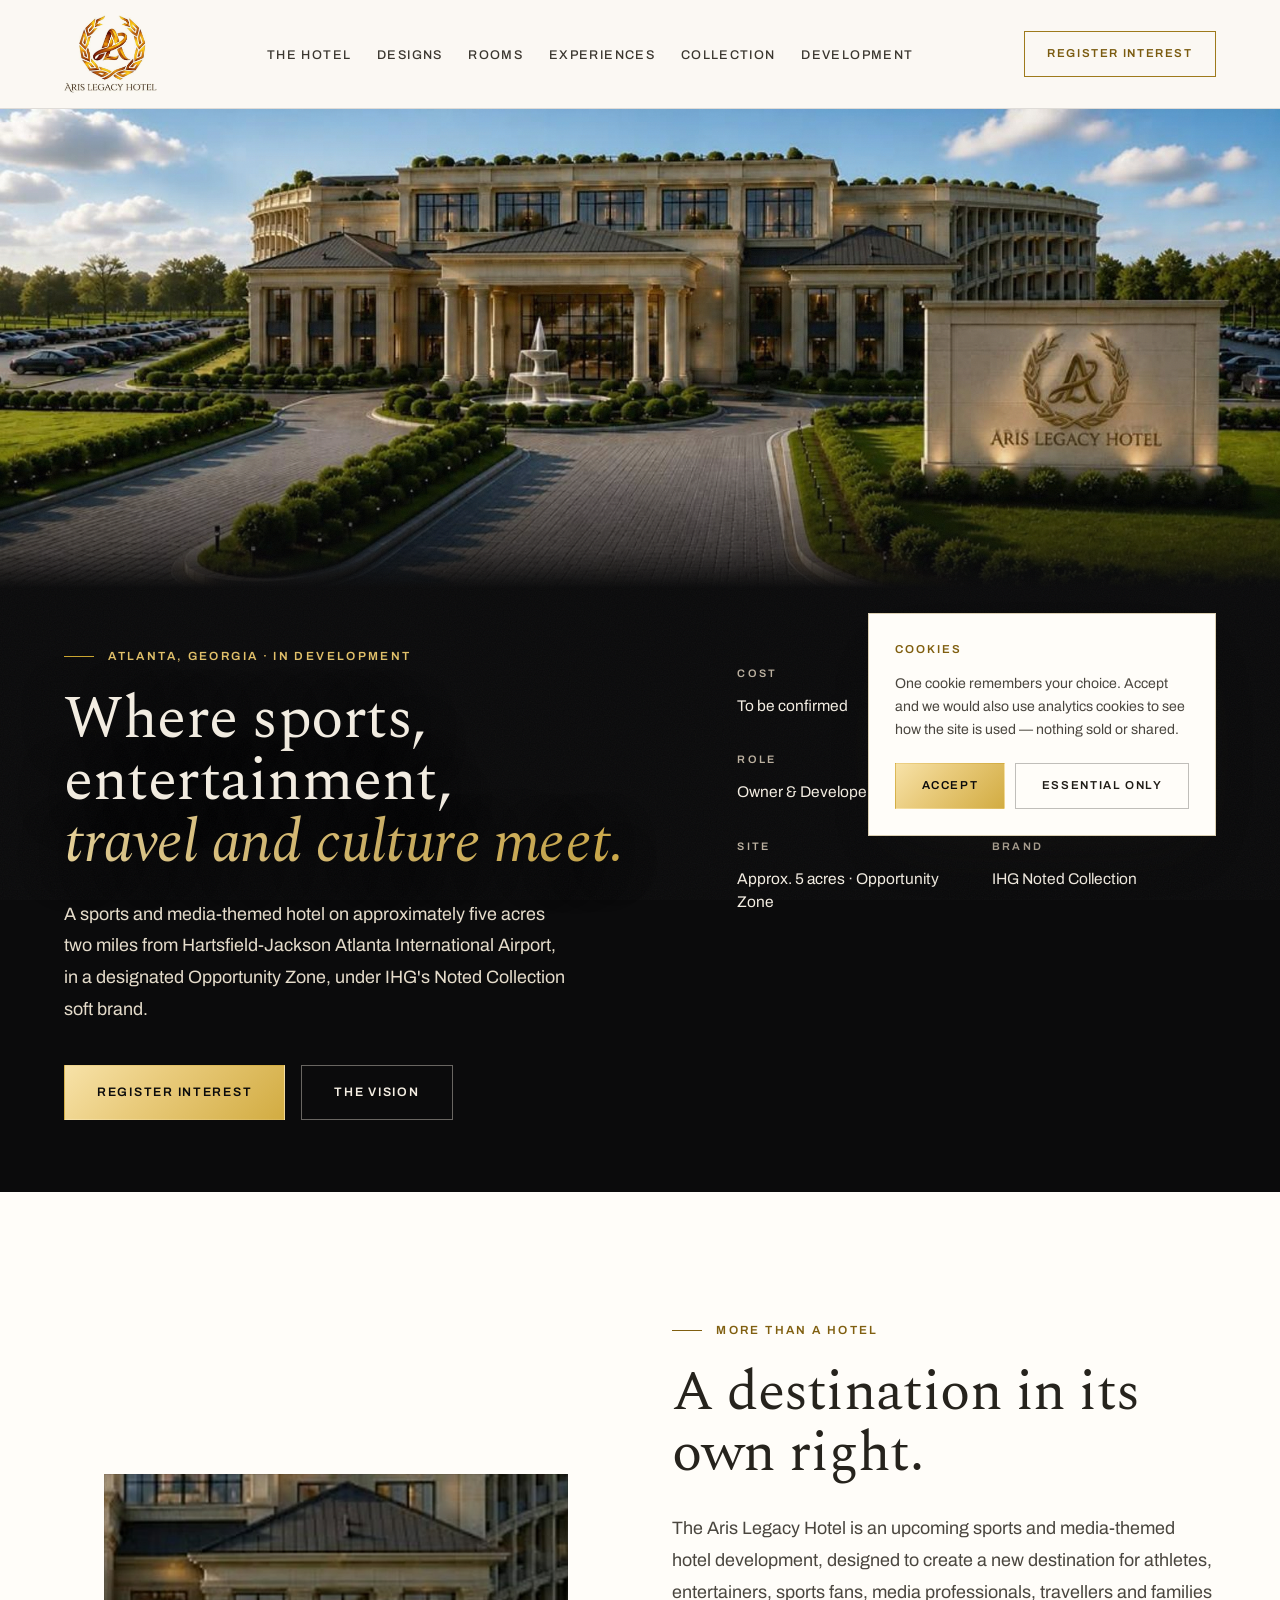
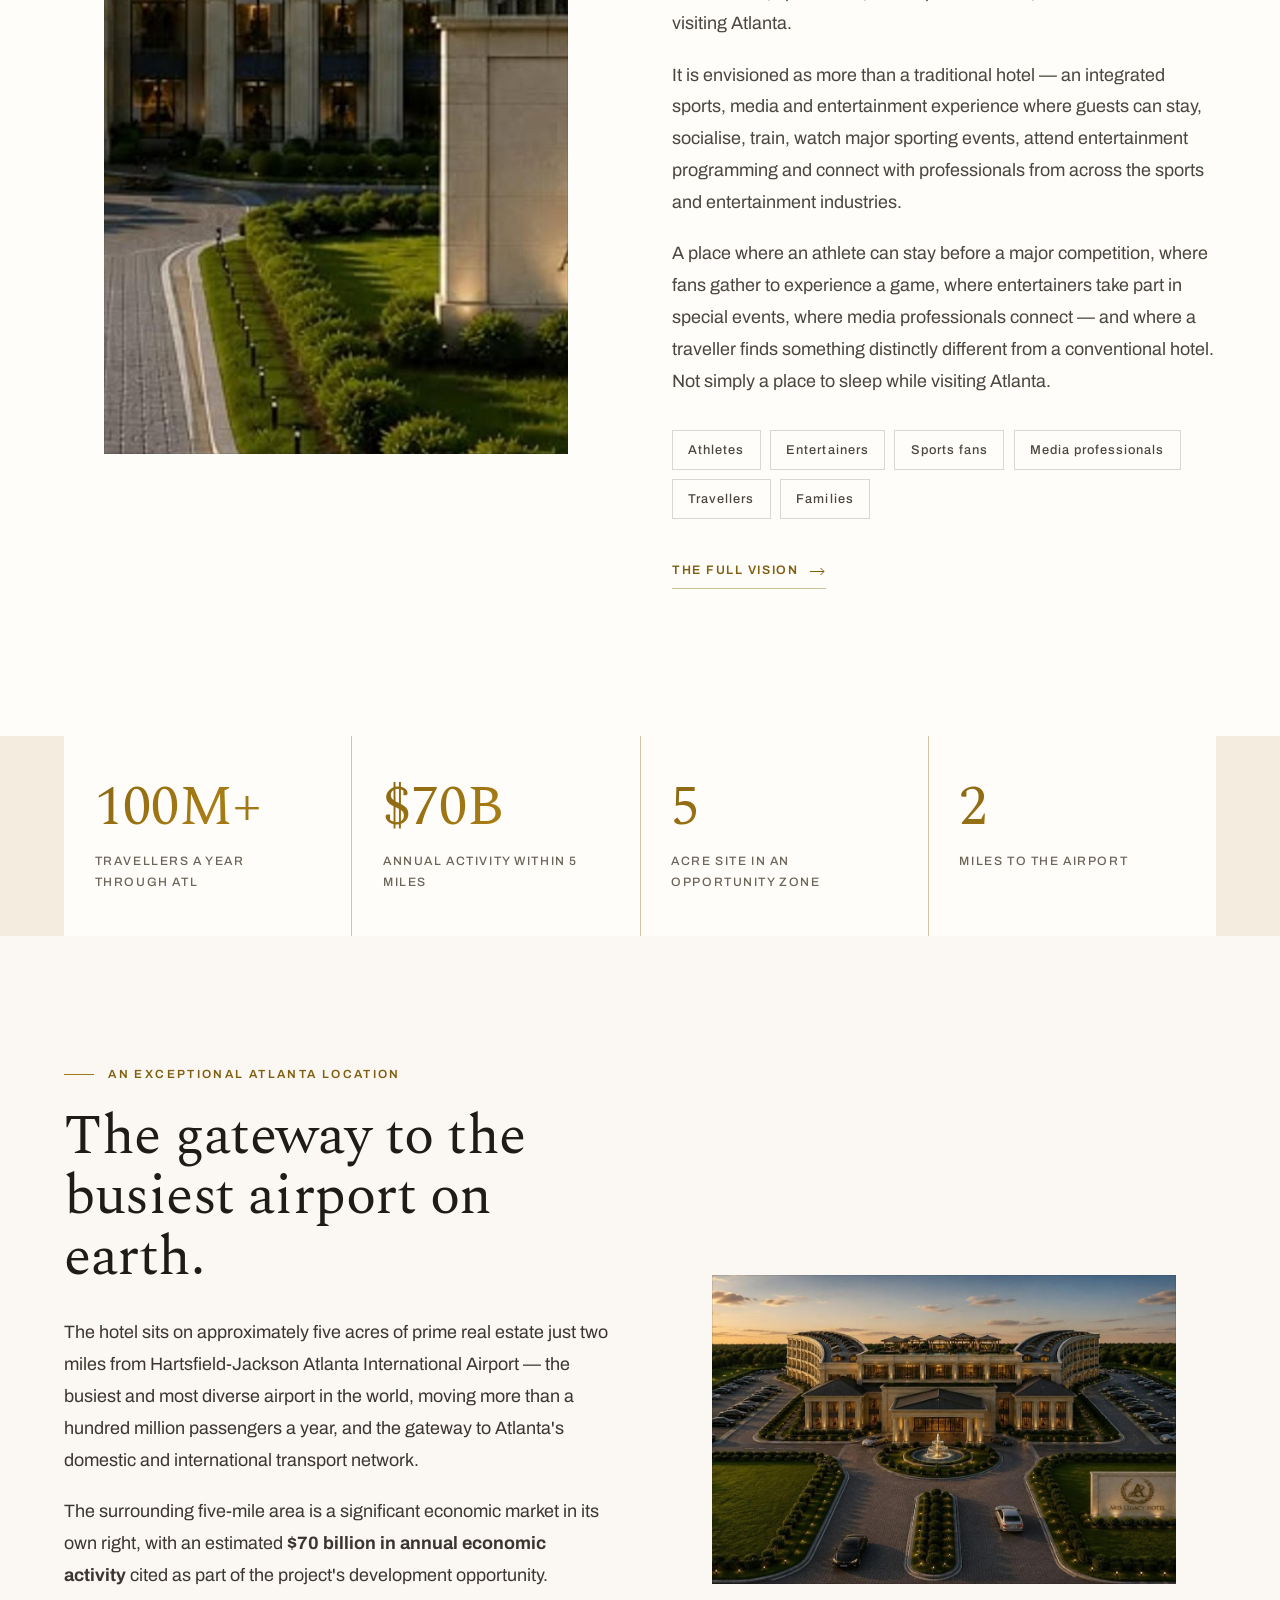
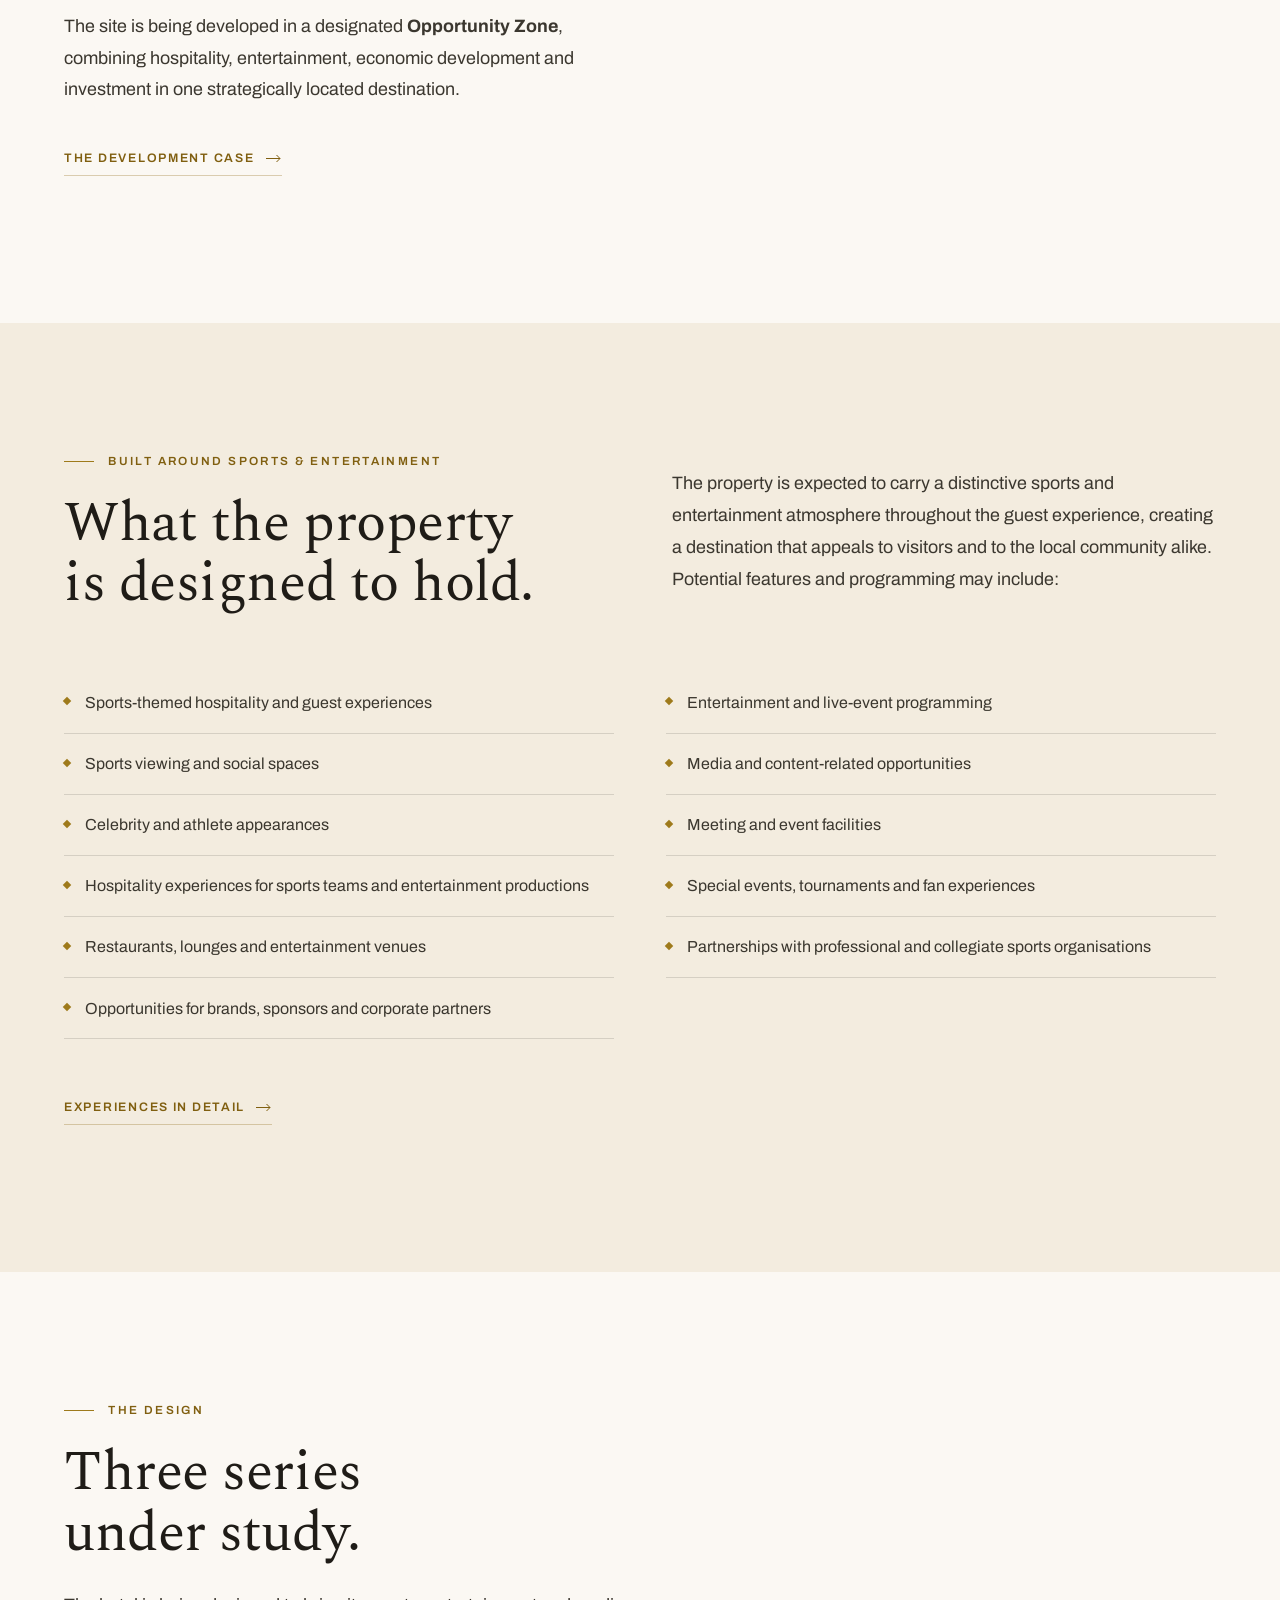
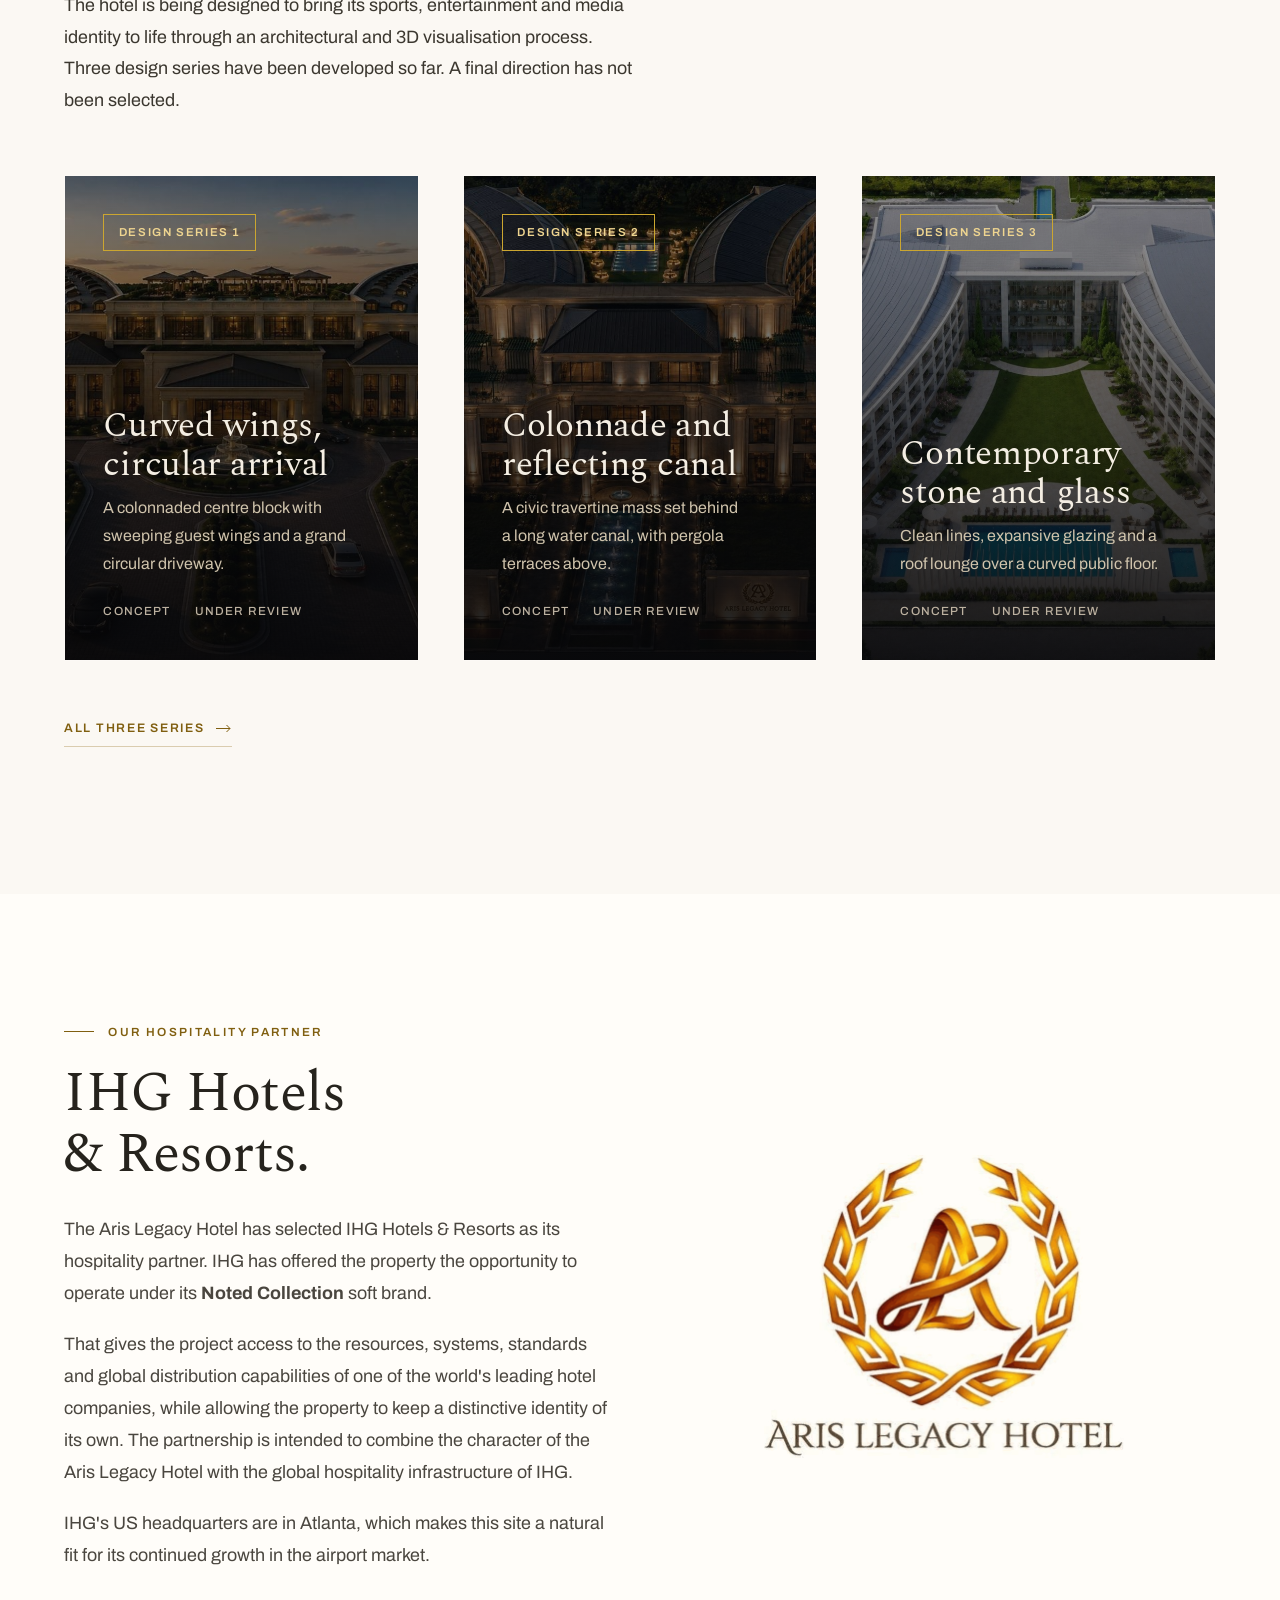
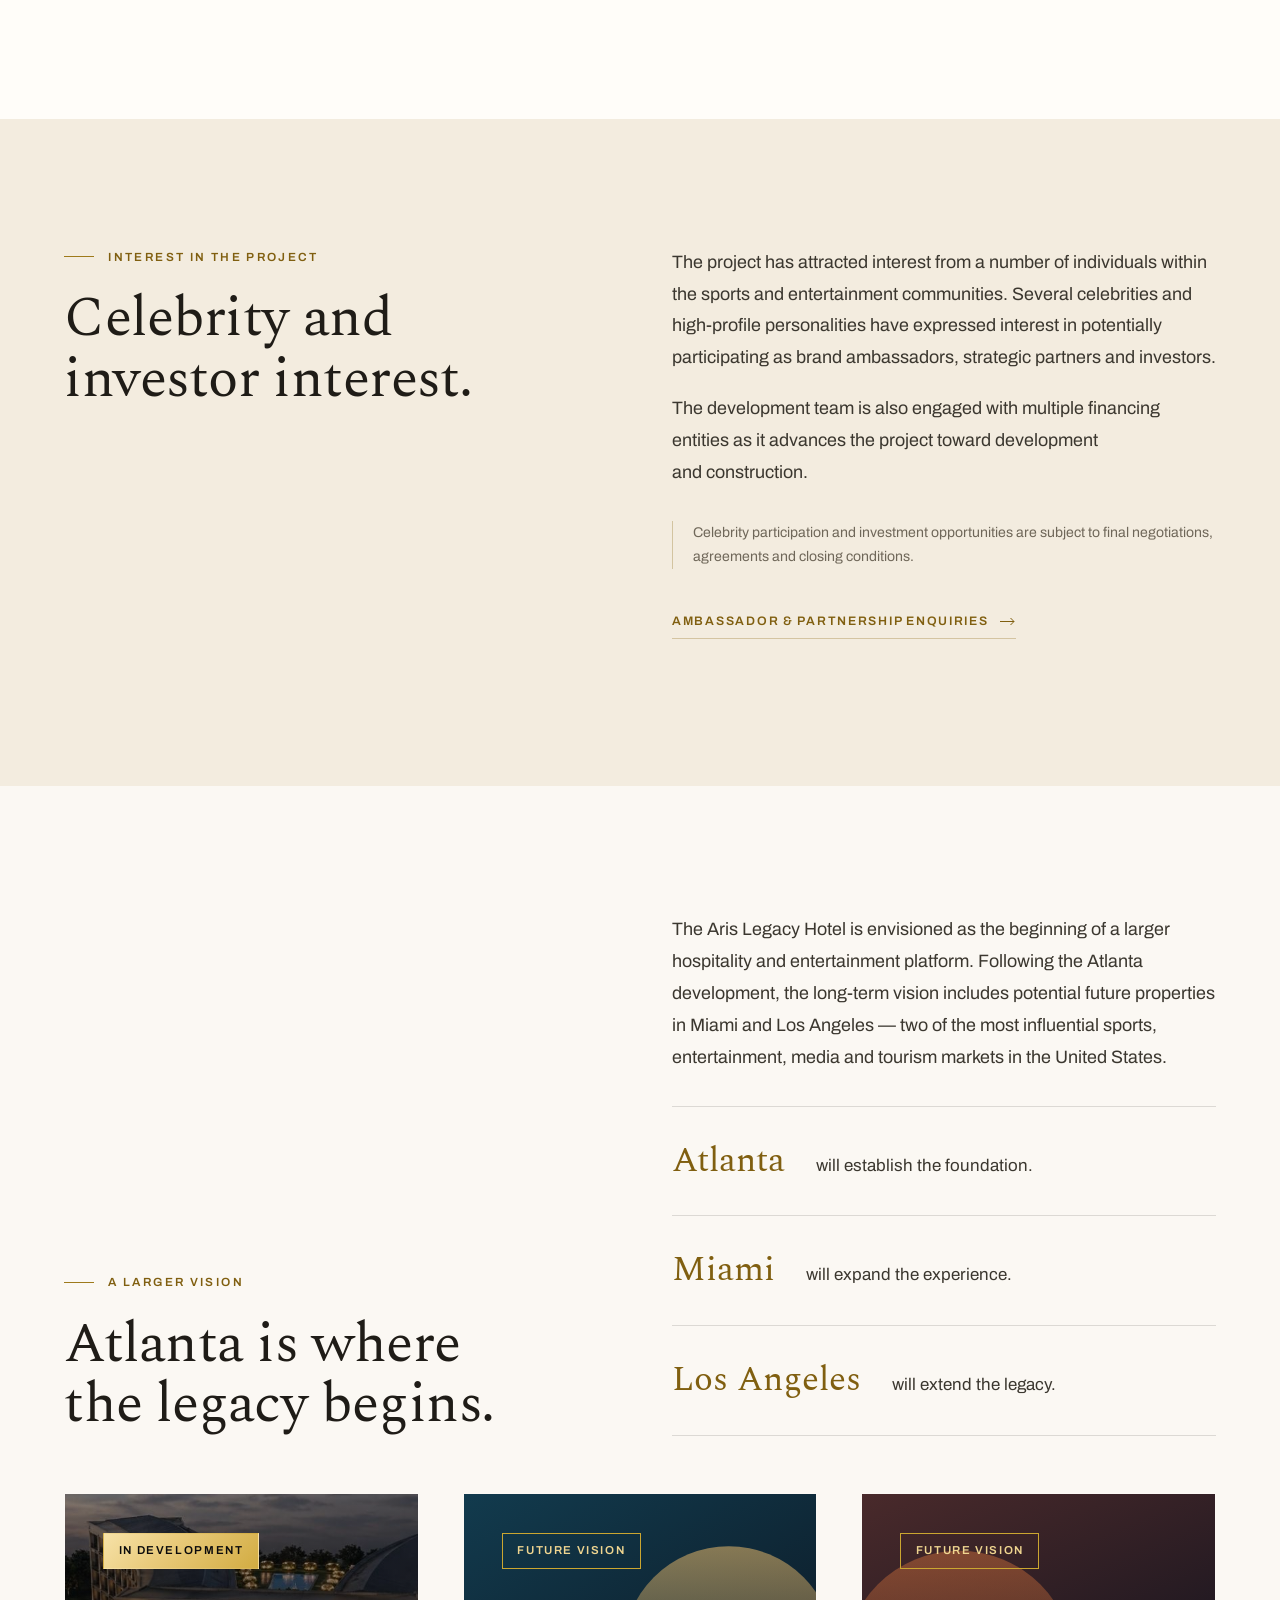
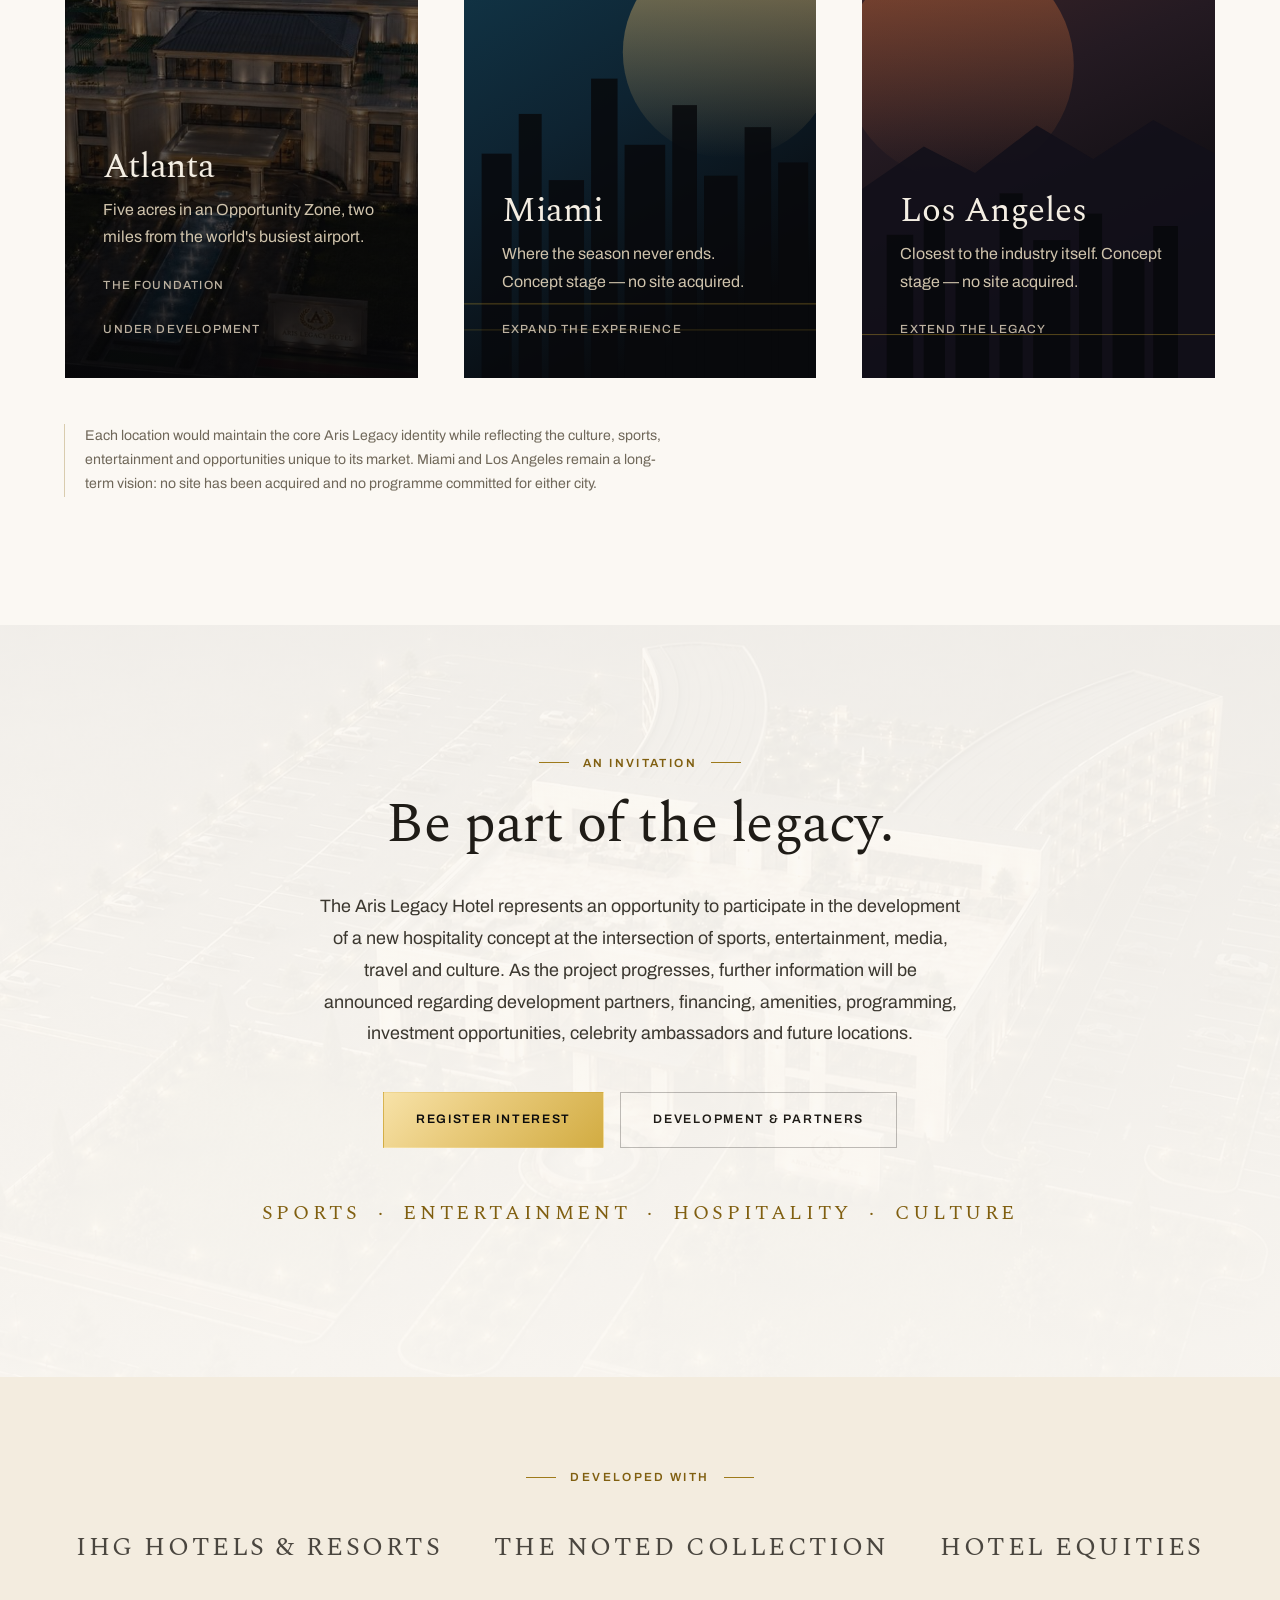
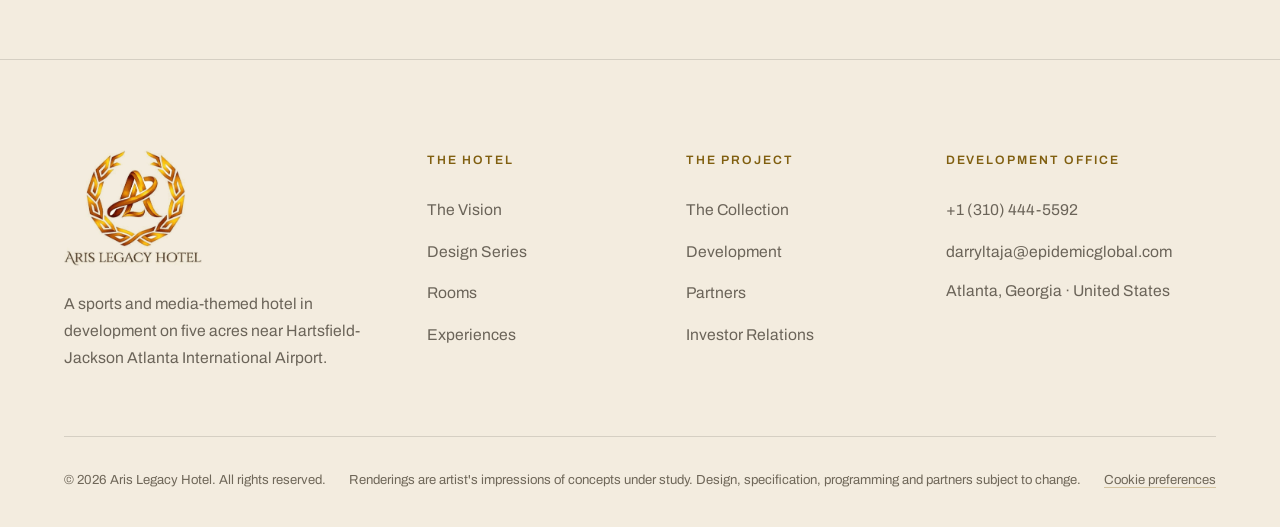
==== commit 1e19effd: "Design series: per-series renderings, brand lockup, Series 3 from client set Give each design series" ====
--- a/index.html
+++ b/index.html
@@ -16,30 +16,7 @@
 <!-- ============ NAV ============ -->
 <header class="nav">
   <a class="mark" href="index.html" aria-label="Aris Legacy Hotel — home">
-    <svg viewBox="0 0 48 48" aria-hidden="true">
-      <defs><linearGradient id="lg" x1="0" y1="0" x2="1" y2="1">
-        <stop offset="0%" stop-color="#F7E2A8"/><stop offset="40%" stop-color="#E9CB7C"/>
-        <stop offset="100%" stop-color="#D2AC42"/>
-      </linearGradient></defs>
-      <g fill="none" stroke="url(#lg)" stroke-width="1.1" stroke-linecap="round">
-        <path d="M18.6 8.4C11.6 11.6 7 17.3 7 24c0 6.7 4.6 12.4 11.6 15.6"/>
-        <path d="M29.4 8.4C36.4 11.6 41 17.3 41 24c0 6.7-4.6 12.4-11.6 15.6"/>
-      </g>
-      <g fill="url(#lg)">
-        <ellipse cx="13.1" cy="11.0" rx="3.3" ry="1.4" transform="rotate(140 13.1 11.0)"/>
-        <ellipse cx="8.6"  cy="16.8" rx="3.3" ry="1.4" transform="rotate(115 8.6 16.8)"/>
-        <ellipse cx="7.0"  cy="24.0" rx="3.3" ry="1.4" transform="rotate(90 7.0 24.0)"/>
-        <ellipse cx="8.6"  cy="31.2" rx="3.3" ry="1.4" transform="rotate(65 8.6 31.2)"/>
-        <ellipse cx="13.1" cy="37.0" rx="3.3" ry="1.4" transform="rotate(40 13.1 37.0)"/>
-        <ellipse cx="34.9" cy="11.0" rx="3.3" ry="1.4" transform="rotate(40 34.9 11.0)"/>
-        <ellipse cx="39.4" cy="16.8" rx="3.3" ry="1.4" transform="rotate(65 39.4 16.8)"/>
-        <ellipse cx="41.0" cy="24.0" rx="3.3" ry="1.4" transform="rotate(90 41.0 24.0)"/>
-        <ellipse cx="39.4" cy="31.2" rx="3.3" ry="1.4" transform="rotate(115 39.4 31.2)"/>
-        <ellipse cx="34.9" cy="37.0" rx="3.3" ry="1.4" transform="rotate(140 34.9 37.0)"/>
-      </g>
-      <text x="24" y="31.5" text-anchor="middle" fill="url(#lg)" font-family="Spectral,Georgia,serif" font-size="22" font-style="italic">A</text>
-    </svg>
-    <span class="mark-txt"><b>Aris Legacy</b><span>Atlanta</span></span>
+    <img class="mark-logo" src="assets/img/logo-lockup.png" width="722" height="608" alt="Aris Legacy Hotel" decoding="async">
   </a>
 
   <nav aria-label="Primary">
@@ -74,18 +51,30 @@
 <!-- ============ HERO ============ -->
 <section class="hero">
   <div class="hero-media">
-    <img src="assets/img/s1-aerial-sunset.jpg" alt="Aris Legacy Hotel at sunset — curved guest wings, colonnaded entrance and circular arrival drive" fetchpriority="high">
+    <img src="assets/img/s1-front-day.jpg" alt="Aris Legacy Hotel by day — the colonnaded principal elevation, fountain court and monument sign" fetchpriority="high">
   </div>
   <div class="hero-inner">
-    <p class="eyebrow rv in">Atlanta, Georgia · In Development</p>
-    <h1 class="d1 rv rv-d1">Where sports, entertainment,<em class="gold-text">travel and culture meet.</em></h1>
-    <div class="hero-sub rv rv-d2">
-      <span>5 Acres</span><span>2 Miles from Hartsfield-Jackson</span><span>An IHG Noted Collection Hotel</span>
-    </div>
-    <div class="hero-actions rv rv-d3">
-      <a class="btn btn-solid" href="contact.html">Register Interest</a>
-      <a class="btn btn-ghost" href="the-hotel.html">The Vision</a>
-    </div>
+    <div class="hero-lead">
+      <p class="eyebrow rv in">Atlanta, Georgia · In Development</p>
+      <h1 class="d1 rv rv-d1">Where sports, entertainment,<em class="gold-text">travel and culture meet.</em></h1>
+      <p class="lede rv rv-d2">
+        A sports and media-themed hotel on approximately five acres two miles from
+        Hartsfield-Jackson Atlanta International Airport, in a designated Opportunity Zone,
+        under IHG's Noted Collection soft brand.
+      </p>
+      <div class="hero-actions rv rv-d3">
+        <a class="btn btn-solid" href="contact.html">Register Interest</a>
+        <a class="btn btn-ghost" href="the-hotel.html">The Vision</a>
+      </div>
+    </div>
+    <dl class="hero-facts rv rv-d2">
+      <div><dt>Cost</dt><dd>To be confirmed</dd></div>
+      <div><dt>Project Site</dt><dd><a href="development.html">View project</a></dd></div>
+      <div><dt>Role</dt><dd>Owner &amp; Developer</dd></div>
+      <div><dt>Design Series</dt><dd><a href="designs.html">View the three schemes</a></dd></div>
+      <div><dt>Site</dt><dd>Approx. 5 acres &middot; Opportunity Zone</dd></div>
+      <div><dt>Brand</dt><dd>IHG Noted Collection</dd></div>
+    </dl>
   </div>
   <div class="scroll-cue">Scroll</div>
 </section>
@@ -148,7 +137,7 @@
   <div class="wrap split rev">
     <div class="split-media rv">
       <figure class="figure ratio-3x2">
-        <img src="assets/img/s1-front-day.jpg" alt="The principal elevation of the hotel in daylight, with the arrival drive and monument" loading="lazy" decoding="async">
+        <img src="assets/img/s1-aerial-sunset.jpg" alt="The hotel and its five-acre site seen from the air at sunset" loading="lazy" decoding="async">
       </figure>
     </div>
     <div class="split-body rv rv-d1">
@@ -231,7 +220,7 @@
 
     <div class="grid g3">
       <a class="city rv" href="designs.html#series-1">
-        <div class="city-bg"><img src="assets/img/s1-aerial-dusk.jpg" alt="Design Series 1 — a colonnaded mass with curved guest wings and a circular arrival drive" loading="lazy" decoding="async"></div>
+        <div class="city-bg"><img src="assets/img/ds1-aerial-sunset.jpg" alt="Design Series 1 — a colonnaded mass with curved guest wings and a circular arrival drive" loading="lazy" decoding="async"></div>
         <span class="badge">Design Series 1</span>
         <h3 class="d3">Curved wings,<br>circular arrival</h3>
         <p>A colonnaded centre block with sweeping guest wings and a grand circular driveway.</p>
@@ -239,7 +228,7 @@
       </a>
 
       <a class="city rv rv-d1" href="designs.html#series-2">
-        <div class="city-bg"><img src="assets/img/s2-front-night.jpg" alt="Design Series 2 — a colonnade above a long reflecting canal forecourt" loading="lazy" decoding="async"></div>
+        <div class="city-bg"><img src="assets/img/ds2-aerial-night.jpg" alt="Design Series 2 — a colonnade above a long reflecting canal forecourt" loading="lazy" decoding="async"></div>
         <span class="badge">Design Series 2</span>
         <h3 class="d3">Colonnade and<br>reflecting canal</h3>
         <p>A civic travertine mass set behind a long water canal, with pergola terraces above.</p>
@@ -247,7 +236,7 @@
       </a>
 
       <a class="city rv rv-d2" href="designs.html#series-3">
-        <div class="city-bg"><img src="assets/img/s3-aerial-night.jpg" alt="Design Series 3 — a contemporary scheme in stone and glass with a roof lounge" loading="lazy" decoding="async"></div>
+        <div class="city-bg"><img src="assets/img/ds3-aerial-day.jpg" alt="Design Series 3 — a contemporary scheme in stone and glass around a courtyard" loading="lazy" decoding="async"></div>
         <span class="badge">Design Series 3</span>
         <h3 class="d3">Contemporary<br>stone and glass</h3>
         <p>Clean lines, expansive glazing and a roof lounge over a curved public floor.</p>
@@ -286,7 +275,7 @@
       </p>
     </div>
     <div class="split-media rv rv-d1">
-      <img class="crest" src="assets/img/logo-gold.jpg" width="900" height="584" loading="lazy" decoding="async"
+      <img class="crest" src="assets/img/logo-lockup.png" width="722" height="608" loading="lazy" decoding="async"
            alt="The Aris Legacy crest — a gold laurel wreath enclosing a script A, above the hotel name"
            style="width:min(360px,80%);height:auto;margin:0 auto">
     </div>
@@ -465,26 +454,7 @@
     <div class="foot-grid">
       <div class="foot">
         <a class="mark" href="index.html" style="margin-bottom:1.6rem" aria-label="Aris Legacy Hotel">
-          <svg viewBox="0 0 48 48" aria-hidden="true">
-            <g fill="none" stroke="currentColor" stroke-width="1.1" stroke-linecap="round">
-              <path d="M18.6 8.4C11.6 11.6 7 17.3 7 24c0 6.7 4.6 12.4 11.6 15.6"/>
-              <path d="M29.4 8.4C36.4 11.6 41 17.3 41 24c0 6.7-4.6 12.4-11.6 15.6"/>
-            </g>
-            <g fill="currentColor">
-              <ellipse cx="13.1" cy="11.0" rx="3.3" ry="1.4" transform="rotate(140 13.1 11.0)"/>
-              <ellipse cx="8.6"  cy="16.8" rx="3.3" ry="1.4" transform="rotate(115 8.6 16.8)"/>
-              <ellipse cx="7.0"  cy="24.0" rx="3.3" ry="1.4" transform="rotate(90 7.0 24.0)"/>
-              <ellipse cx="8.6"  cy="31.2" rx="3.3" ry="1.4" transform="rotate(65 8.6 31.2)"/>
-              <ellipse cx="13.1" cy="37.0" rx="3.3" ry="1.4" transform="rotate(40 13.1 37.0)"/>
-              <ellipse cx="34.9" cy="11.0" rx="3.3" ry="1.4" transform="rotate(40 34.9 11.0)"/>
-              <ellipse cx="39.4" cy="16.8" rx="3.3" ry="1.4" transform="rotate(65 39.4 16.8)"/>
-              <ellipse cx="41.0" cy="24.0" rx="3.3" ry="1.4" transform="rotate(90 41.0 24.0)"/>
-              <ellipse cx="39.4" cy="31.2" rx="3.3" ry="1.4" transform="rotate(115 39.4 31.2)"/>
-              <ellipse cx="34.9" cy="37.0" rx="3.3" ry="1.4" transform="rotate(140 34.9 37.0)"/>
-            </g>
-            <text x="24" y="31.5" text-anchor="middle" fill="currentColor" font-family="Spectral,Georgia,serif" font-size="22" font-style="italic">A</text>
-          </svg>
-          <span class="mark-txt"><b>Aris Legacy</b><span>Hotel</span></span>
+          <img class="mark-logo" src="assets/img/logo-lockup.png" width="722" height="608" alt="Aris Legacy Hotel" decoding="async">
         </a>
         <p style="max-width:34ch">A sports and media-themed hotel in development on five acres near
           Hartsfield-Jackson Atlanta International Airport.</p>
--- a/assets/css/style.css
+++ b/assets/css/style.css
@@ -168,7 +168,7 @@
    blocks the travertine scale and the laurel gold are handed back their
    original light values, so type on top stays legible without any rule
    further down needing to know where it sits. */
-.hero,.phero,.city,.lightbox,.sc-stage,.figure figcaption,.nav{
+.hero,.phero,.city,.lightbox,.sc-stage,.figure figcaption{
   --stone-100:var(--on-scrim-100);
   --stone-200:var(--on-scrim-200);
   --stone-300:var(--on-scrim-300);
@@ -191,40 +191,35 @@
 .hero .btn-ghost:hover,.phero .btn-ghost:hover,.city .btn-ghost:hover{border-color:var(--stone-050);color:var(--ink-900)}
 
 /* ---------- Brand mark ---------- */
-.mark{display:flex;align-items:center;gap:.85rem}
-.mark svg{width:38px;height:38px;flex:none;transition:filter .5s var(--ease)}
-/* The laurel is drawn in pale gold for the scrim over the hero. The moment
-   the bar takes a travertine ground of its own it has to darken or vanish. */
-.nav.solid .mark svg,body.menu-open .mark svg{filter:brightness(.6) saturate(1.35)}
-footer .mark svg{color:var(--gold-700)}
-.mark-txt{display:flex;flex-direction:column;line-height:1}
-.mark-txt b{font-family:var(--font-display);font-weight:500;font-size:1.08rem;letter-spacing:.16em;text-transform:uppercase}
-.mark-txt span{font-size:.55rem;font-weight:500;letter-spacing:.34em;text-transform:uppercase;color:var(--gold-300);margin-top:.45rem}
+/* The supplied lockup, whole: wreath above, name beneath, in the proportion it
+   was drawn. Setting the name as type instead never matched — the artwork's
+   wordmark is small against the crest, and live text at a readable size came
+   out three times too wide. So the artwork carries it, sized to be read.
+   The bar is travertine at every scroll position, so one colourway does. */
+.mark{display:block;line-height:0;flex:none}
+.mark-logo{display:block;height:78px;width:auto}
+footer .mark-logo{height:116px}
 
 /* ---------- Nav ---------- */
+/* The bar keeps its travertine ground at every scroll position — it never
+   lies over the arrival rendering, so the picture is never darkened to carry
+   it and the mark never has to exist in two colourways. Sticky rather than
+   fixed: in flow it reserves its own strip and the photograph starts below. */
 .nav{
-  position:fixed;inset:0 0 auto;z-index:100;
+  position:sticky;top:0;z-index:100;
   display:flex;align-items:center;justify-content:space-between;gap:2rem;
-  padding:1.35rem var(--gutter);
-  transition:background .5s var(--ease),padding .5s var(--ease),border-color .5s;
-  border-bottom:1px solid transparent;
-}
-.nav::before{
-  content:"";position:absolute;inset:0;z-index:-1;pointer-events:none;
-  background:linear-gradient(180deg,rgba(6,6,7,.78),rgba(6,6,7,0));
-  transition:opacity .5s var(--ease);
-}
-.nav.solid{
+  padding:.95rem var(--gutter);
   /* The frost stays — without it the copy behind the bar ghosts through
-     sharp. Trimmed to one filter at a smaller radius: the backdrop is
-     re-filtered on every scrolled frame. */
-  background:rgba(251,248,243,.90);backdrop-filter:blur(12px);
-  padding-block:.85rem;border-bottom-color:rgba(31,28,23,.12);
-  box-shadow:0 1px 24px rgba(31,28,23,.06);
-}
-/* Once the bar has a travertine ground of its own it leaves the media scope.
-   Same when the drawer is open — the burger has to darken over it. */
-.nav.solid,body.menu-open .nav{
+     sharp. One filter at a small radius: the backdrop is re-filtered on
+     every scrolled frame. */
+  background:rgba(251,248,243,.92);backdrop-filter:blur(12px);
+  border-bottom:1px solid rgba(31,28,23,.12);
+  transition:box-shadow .5s var(--ease);
+}
+/* Once the page has moved under it the bar lifts off the copy a little. */
+.nav.solid{box-shadow:0 1px 24px rgba(31,28,23,.07)}
+/* The bar reads on travertine, and so does the drawer behind it. */
+.nav,body.menu-open .nav{
   --stone-100:var(--on-stone-100);--stone-200:var(--on-stone-200);
   --stone-300:var(--on-stone-300);--stone-400:var(--on-stone-400);
   --gold-100:var(--on-stone-gold-100);--gold-200:var(--on-stone-gold-200);
@@ -234,7 +229,6 @@
   --line:var(--on-stone-line);--line-soft:var(--on-stone-line-soft);
   color:var(--stone-100);
 }
-.nav.solid::before,body.menu-open .nav::before{opacity:0}
 .nav-links{display:flex;align-items:center;gap:clamp(1.1rem,2vw,2.2rem);list-style:none;margin:0;padding:0}
 .nav-links a{
   font-size:.79rem;font-weight:500;letter-spacing:.11em;text-transform:uppercase;
@@ -306,24 +300,54 @@
 .stone .link-arrow:hover{color:#6F520D;border-bottom-color:var(--gold-700)}
 
 /* ---------- Hero ---------- */
-.hero{position:relative;min-height:100svh;display:flex;align-items:flex-end;overflow:hidden;isolation:isolate}
-.hero-media{position:absolute;inset:0;z-index:-2}
-.hero-media img{width:100%;height:100%;object-fit:cover;animation:kb 30s var(--ease) infinite alternate}
-@keyframes kb{from{transform:scale(1.04)}to{transform:scale(1.12) translate3d(-1.2%,-1.4%,0)}}
+/* The client picks the arrival rendering, and it has to arrive whole. That
+   rules out the full-bleed crop this hero used to be: at 2.7:1 the picture
+   cannot also carry a display headline without the type landing across the
+   building. So the picture runs the width of the page at its own height,
+   nothing over it but the bar, and the headline takes the ink below. */
+.hero{
+  position:relative;display:flex;flex-direction:column;overflow:hidden;isolation:isolate;
+  background:var(--ink-900);
+}
+/* Full width at the rendering's own ratio, but never so tall that the opening
+   line below it needs a scroll to reach. Where the cap bites, it takes the
+   empty pavement at the foot of the frame rather than the building. */
+.hero-media{position:relative;flex:none;width:100%;aspect-ratio:1582/592;max-height:62vh;overflow:hidden}
+.hero-media img{display:block;width:100%;height:100%;object-fit:cover;object-position:50% 34%}
+/* The bar brings its own scrim, so the sky is left alone. This one only
+   feathers the foot of the picture into the ink the headline sits on. */
 .hero-media::after{
-  content:"";position:absolute;inset:0;
-  background:
-    linear-gradient(180deg,rgba(6,6,8,.66) 0%,rgba(6,6,8,.1) 34%,rgba(6,6,8,.56) 70%,rgba(6,6,8,.95) 100%),
-    radial-gradient(120% 80% at 50% 110%,rgba(203,166,48,.14),transparent 62%);
-}
-.hero-inner{width:100%;max-width:var(--max);margin:0 auto;padding:0 var(--gutter) clamp(72px,10vh,120px)}
-.hero h1{margin:.4rem 0 1.5rem;text-shadow:0 6px 46px rgba(0,0,0,.6)}
+  content:"";position:absolute;inset:0;pointer-events:none;
+  background:linear-gradient(180deg,rgba(6,6,8,0) 72%,rgba(6,6,8,.55) 92%,var(--ink-900) 100%);
+}
+/* Under the picture the opening reads as a project record: what the hotel is
+   on the left, the figures a developer asks for first on the right. */
+.hero-inner{
+  width:100%;max-width:var(--max);margin:0 auto;
+  padding:clamp(34px,4.5vw,62px) var(--gutter) clamp(64px,8vh,104px);
+  display:grid;grid-template-columns:minmax(0,1.3fr) minmax(0,1fr);
+  gap:clamp(34px,4vw,74px);align-items:start;
+}
+/* .d1 is scaled off the viewport; in a column two thirds that wide it has to
+   come down or the headline runs to four lines and shoves the rest under. */
+.hero h1{font-size:clamp(2.45rem,4.7vw,4.1rem);margin:.4rem 0 1.5rem;text-shadow:0 6px 46px rgba(0,0,0,.6)}
 .hero h1 em{font-style:italic;display:block}
-.hero-sub{display:flex;flex-wrap:wrap;gap:.75rem 1.6rem;align-items:center;font-size:.8rem;font-weight:500;letter-spacing:.14em;text-transform:uppercase;color:var(--stone-200);margin-bottom:2.4rem}
-.hero-sub span{display:flex;align-items:center;gap:1.6rem}
-.hero-sub span::after{content:"";width:4px;height:4px;border-radius:50%;background:var(--gold-500)}
-.hero-sub span:last-child::after{display:none}
+.hero-lead .lede{margin-bottom:2.4rem;max-width:54ch}
 .hero-actions{display:flex;flex-wrap:wrap;gap:1rem}
+/* The fact pairs sit on the baseline of the headline, not the eyebrow, so the
+   two columns read as one block rather than two stacks that happen to align. */
+.hero-facts{
+  display:grid;grid-template-columns:repeat(2,minmax(0,1fr));
+  gap:clamp(24px,2.6vw,38px) clamp(20px,2.4vw,38px);
+  margin:clamp(10px,1.4vw,22px) 0 0;
+}
+.hero-facts dt{
+  font-size:.68rem;font-weight:600;letter-spacing:.2em;text-transform:uppercase;
+  color:var(--stone-400);margin-bottom:.7rem;
+}
+.hero-facts dd{margin:0;font-size:.97rem;line-height:1.5;color:var(--stone-100)}
+.hero-facts a{color:var(--gold-200);border-bottom:1px solid var(--line);transition:border-color .35s var(--ease),color .35s var(--ease)}
+.hero-facts a:hover{color:var(--gold-100);border-bottom-color:currentColor}
 .scroll-cue{
   position:absolute;right:var(--gutter);bottom:clamp(72px,10vh,120px);z-index:2;
   writing-mode:vertical-rl;font-size:.7rem;font-weight:500;letter-spacing:.24em;text-transform:uppercase;
@@ -347,7 +371,6 @@
 .rv-d1{transition-delay:.09s}.rv-d2{transition-delay:.18s}.rv-d3{transition-delay:.27s}.rv-d4{transition-delay:.36s}
 @media (prefers-reduced-motion:reduce){
   .rv{opacity:1;transform:none;transition:none}
-  .hero-media img{animation:none}
   html{scroll-behavior:auto}
 }
 
@@ -409,7 +432,8 @@
 .split{display:grid;grid-template-columns:1fr 1fr;gap:clamp(30px,5vw,88px);align-items:center}
 .split.rev .split-media{order:2}
 /* The crest ships as a JPEG on white; multiply sinks its box into the travertine. */
-.crest{mix-blend-mode:multiply}
+/* The lockup is cut out now, so it no longer needs multiply to lose a card. */
+.crest{display:block}
 .split-body{max-width:58ch}
 
 /* ---------- Gallery ---------- */
@@ -554,14 +578,13 @@
 .foot ul{list-style:none;margin:0;padding:0;display:grid;gap:.78rem}
 .foot a,.foot p{font-size:.98rem;color:var(--stone-400);margin:0;transition:color .3s}
 .foot a:hover{color:var(--gold-200)}
+
 .foot-grid{display:grid;grid-template-columns:1.5fr 1fr 1fr 1.3fr;gap:clamp(30px,4vw,58px);margin-bottom:clamp(42px,5vw,66px)}
 .foot-bottom{display:flex;justify-content:space-between;gap:1.4rem;flex-wrap:wrap;padding-top:2rem;border-top:1px solid var(--line-soft);font-size:.82rem;color:var(--stone-500)}
 
-/* Ambient motion — the hero pan, the scroll cue, the marquee — runs forever.
-   Off-screen it still costs a composited frame every 16ms, so it rests. */
-/* .hero-media img sets the `animation` shorthand, which resets play-state,
-   so that pair has to be named at equal specificity to be overridden. */
-.anim-rest,.anim-rest::after,.hero-media img.anim-rest{animation-play-state:paused}
+/* Ambient motion — the scroll cue, the marquee — runs forever. Off-screen it
+   still costs a composited frame every 16ms, so it rests. */
+.anim-rest,.anim-rest::after{animation-play-state:paused}
 
 /* ==========================================================================
    Cookie notice — a card in the corner rather than a bar across the foot,
@@ -606,6 +629,21 @@
 }
 
 /* ---------- Responsive ---------- */
+@media (max-width:900px){
+  .mark-logo{height:68px}
+  footer .mark-logo{height:100px}
+}
+@media (max-width:560px){
+  .mark-logo{height:58px}
+  footer .mark-logo{height:86px}
+}
+@media (max-width:980px){
+  .hero-inner{grid-template-columns:minmax(0,1fr);gap:clamp(26px,4vw,42px)}
+  .hero-facts{margin-top:0}
+}
+@media (max-width:460px){
+  .hero-facts{grid-template-columns:minmax(0,1fr)}
+}
 @media (max-width:1100px){
   .nav-links{display:none}
   .burger{display:flex}
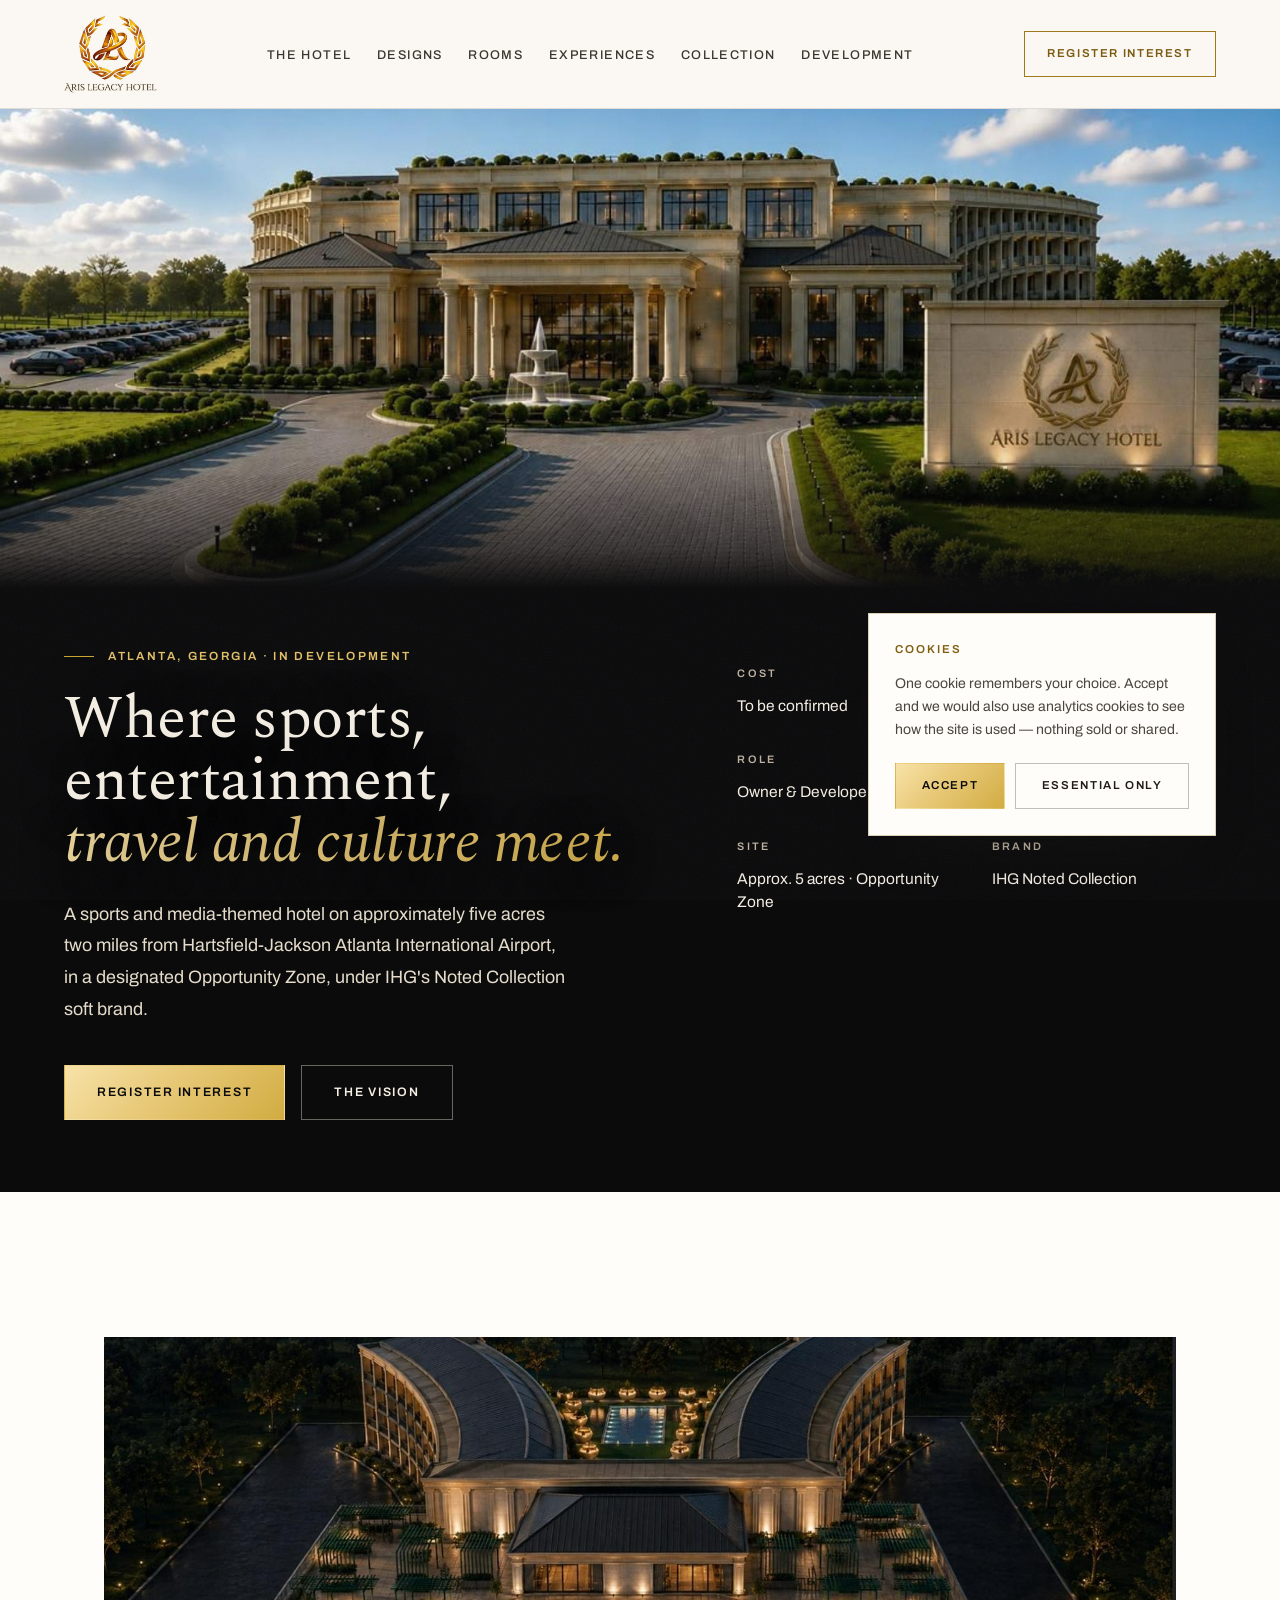
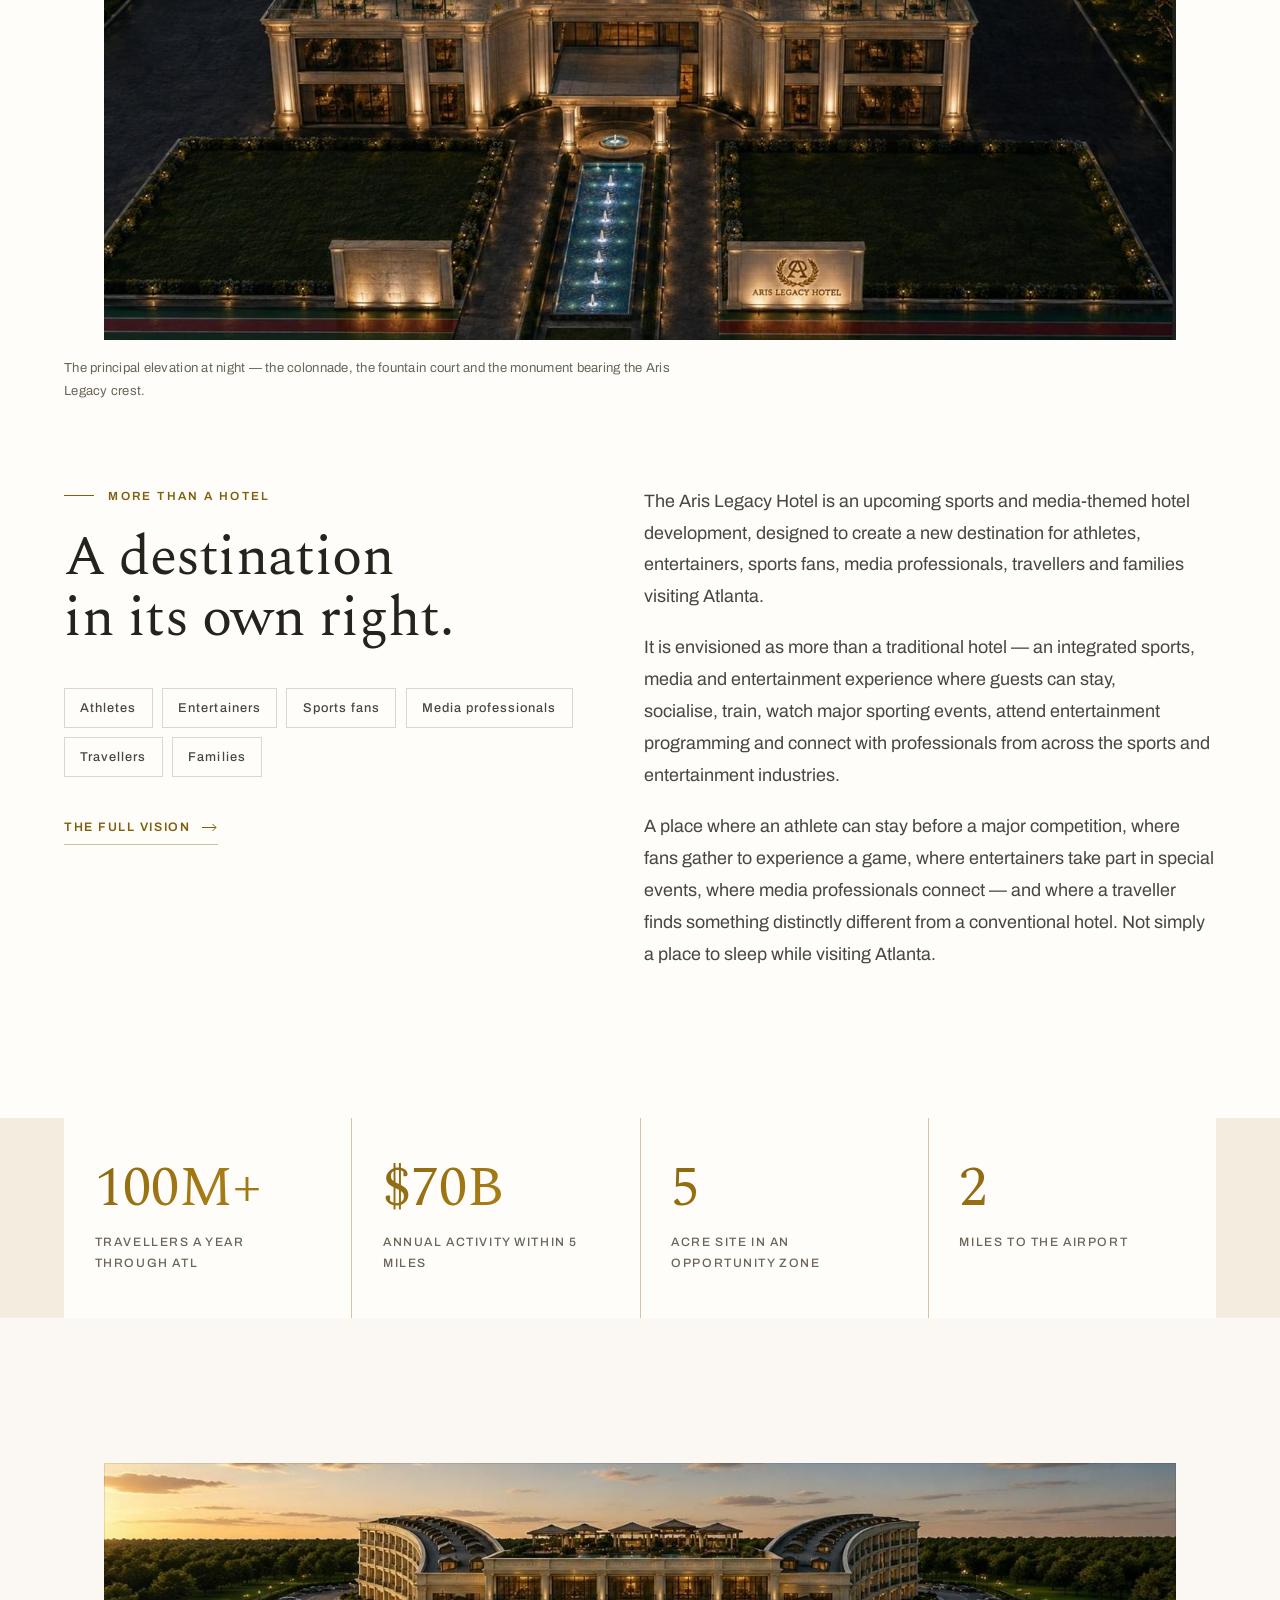
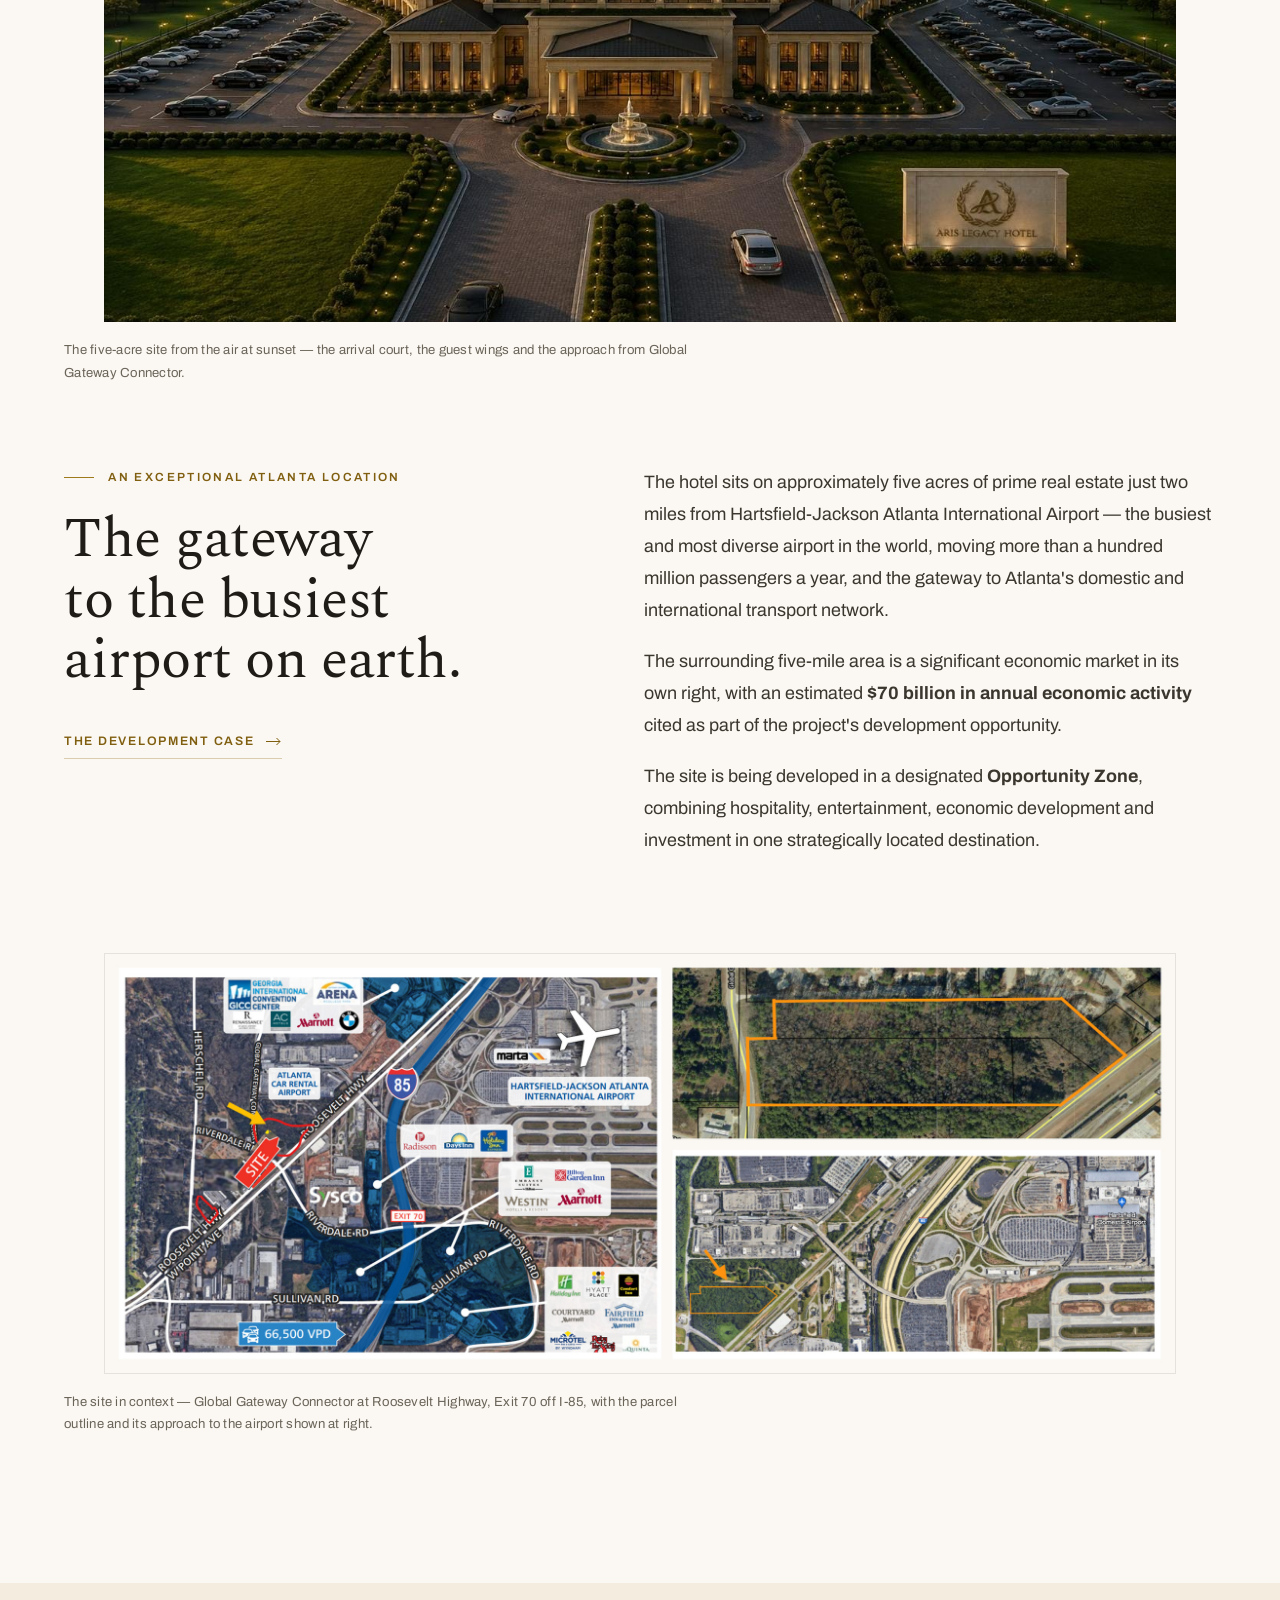
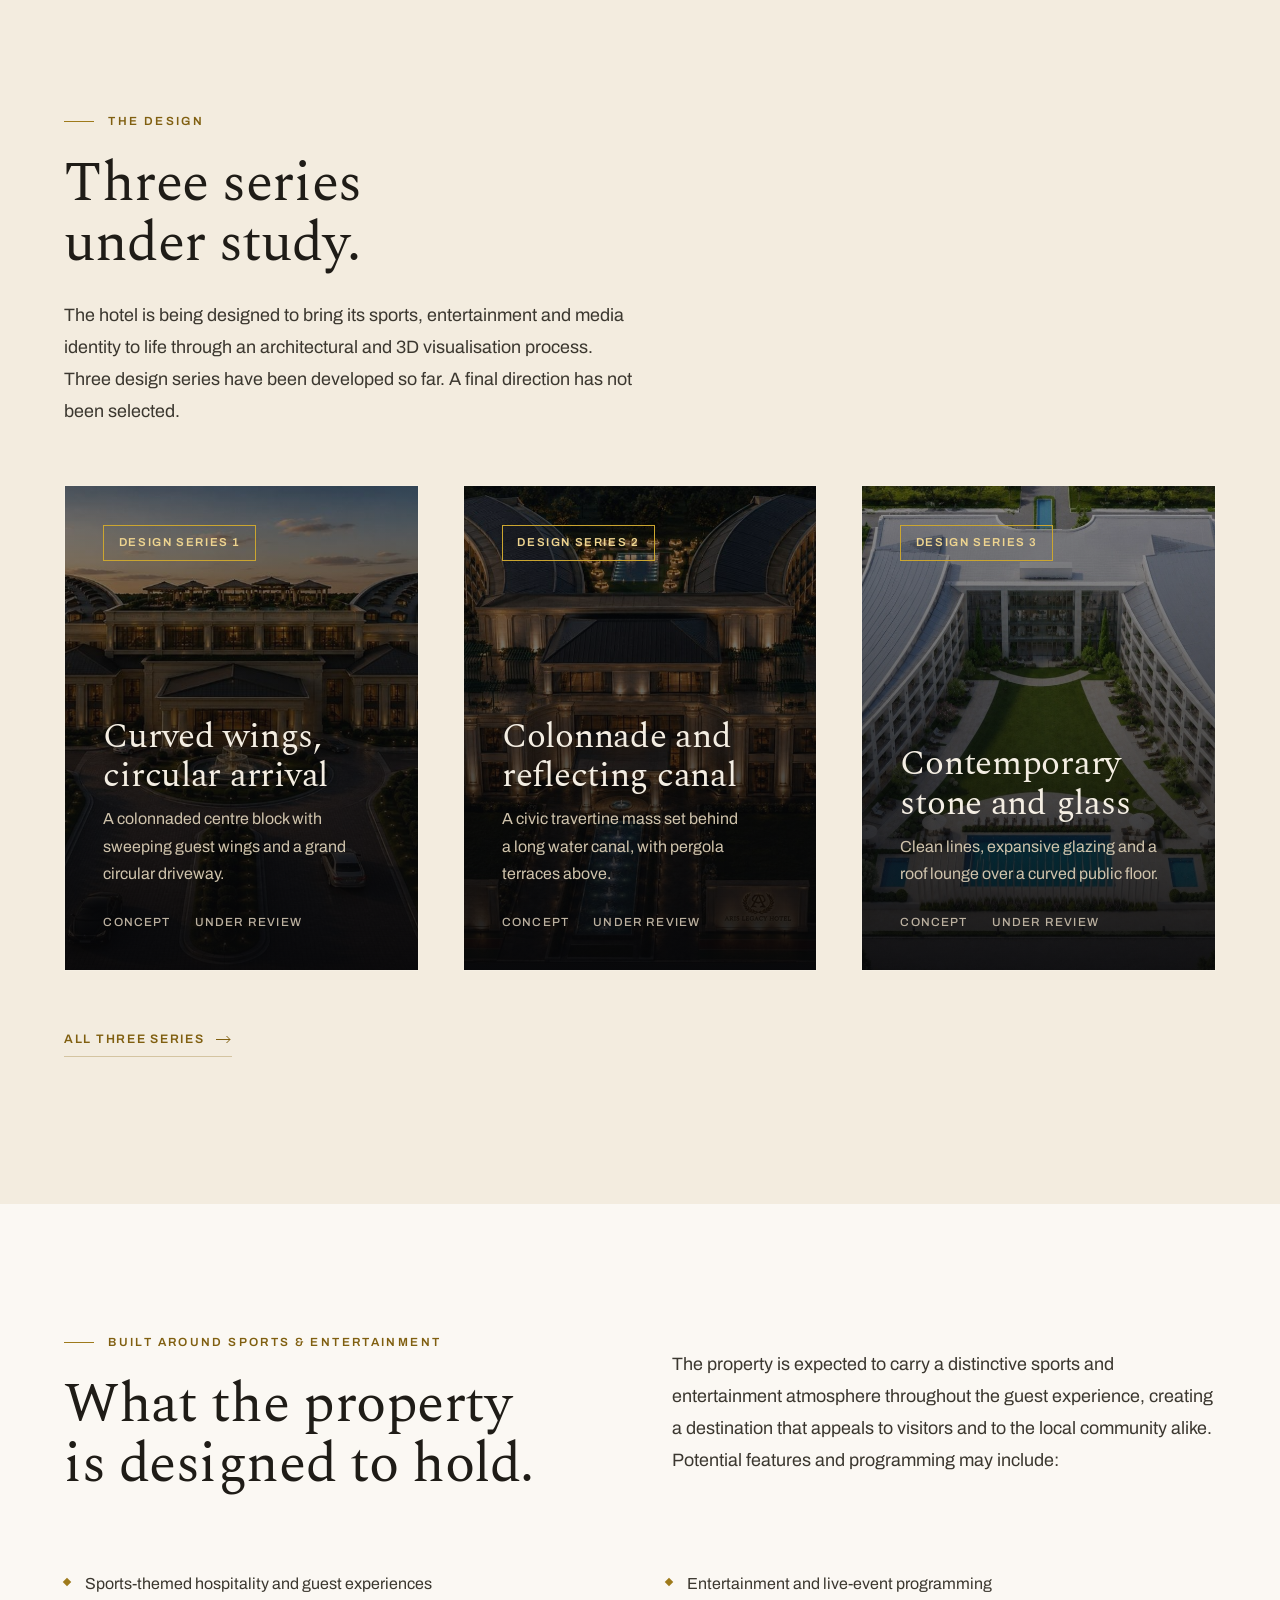
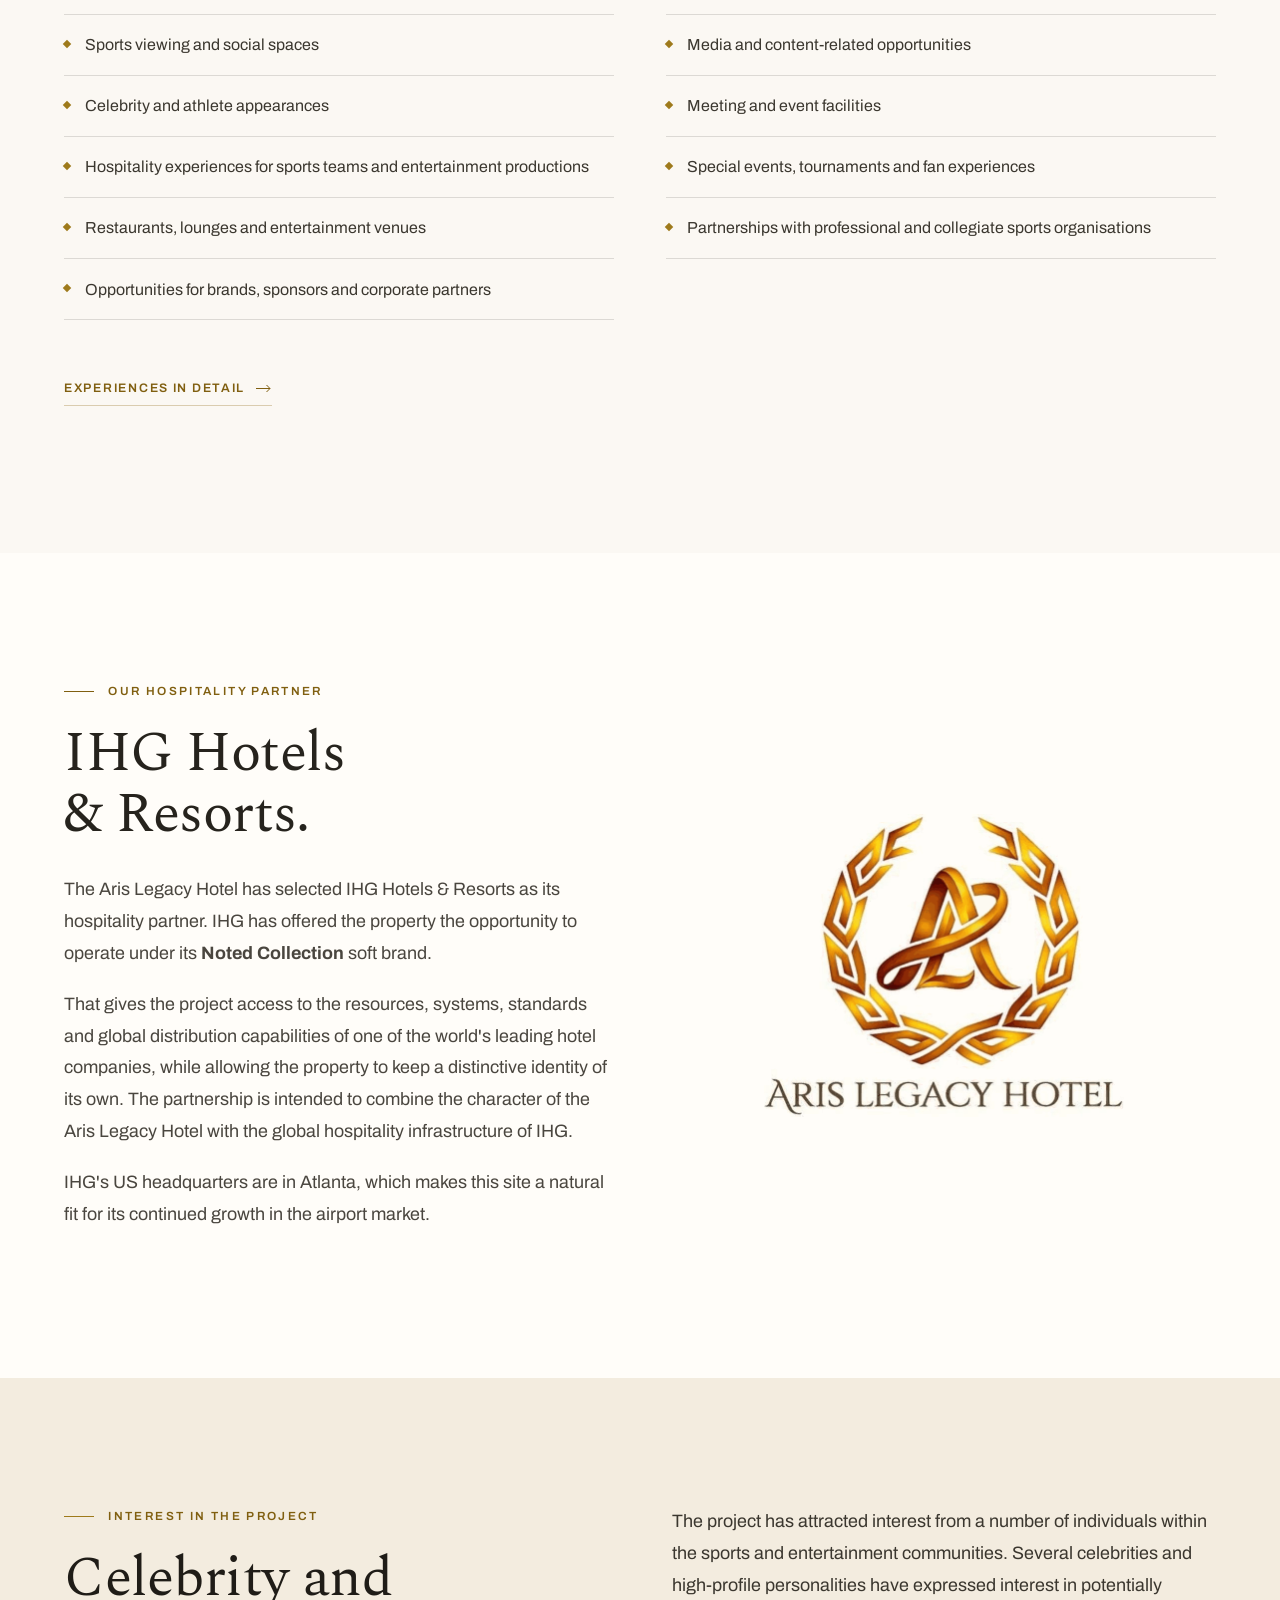
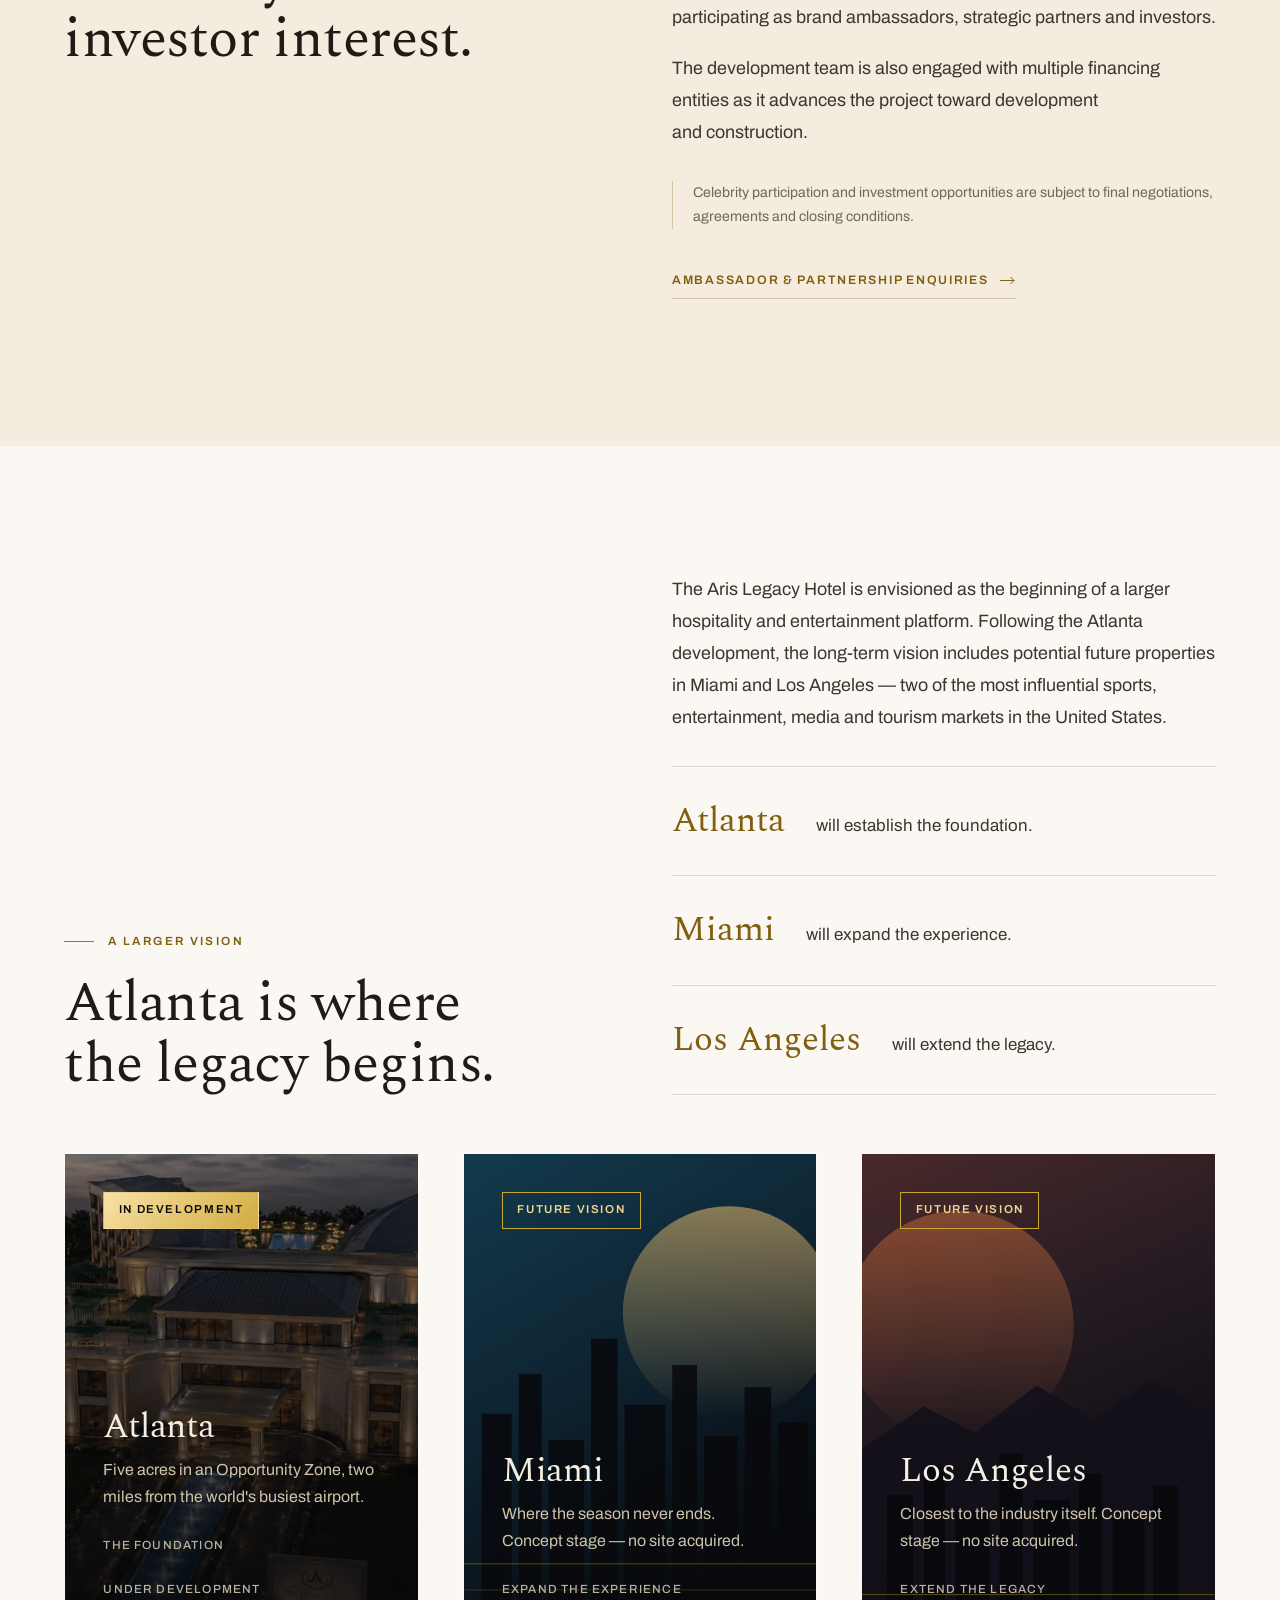
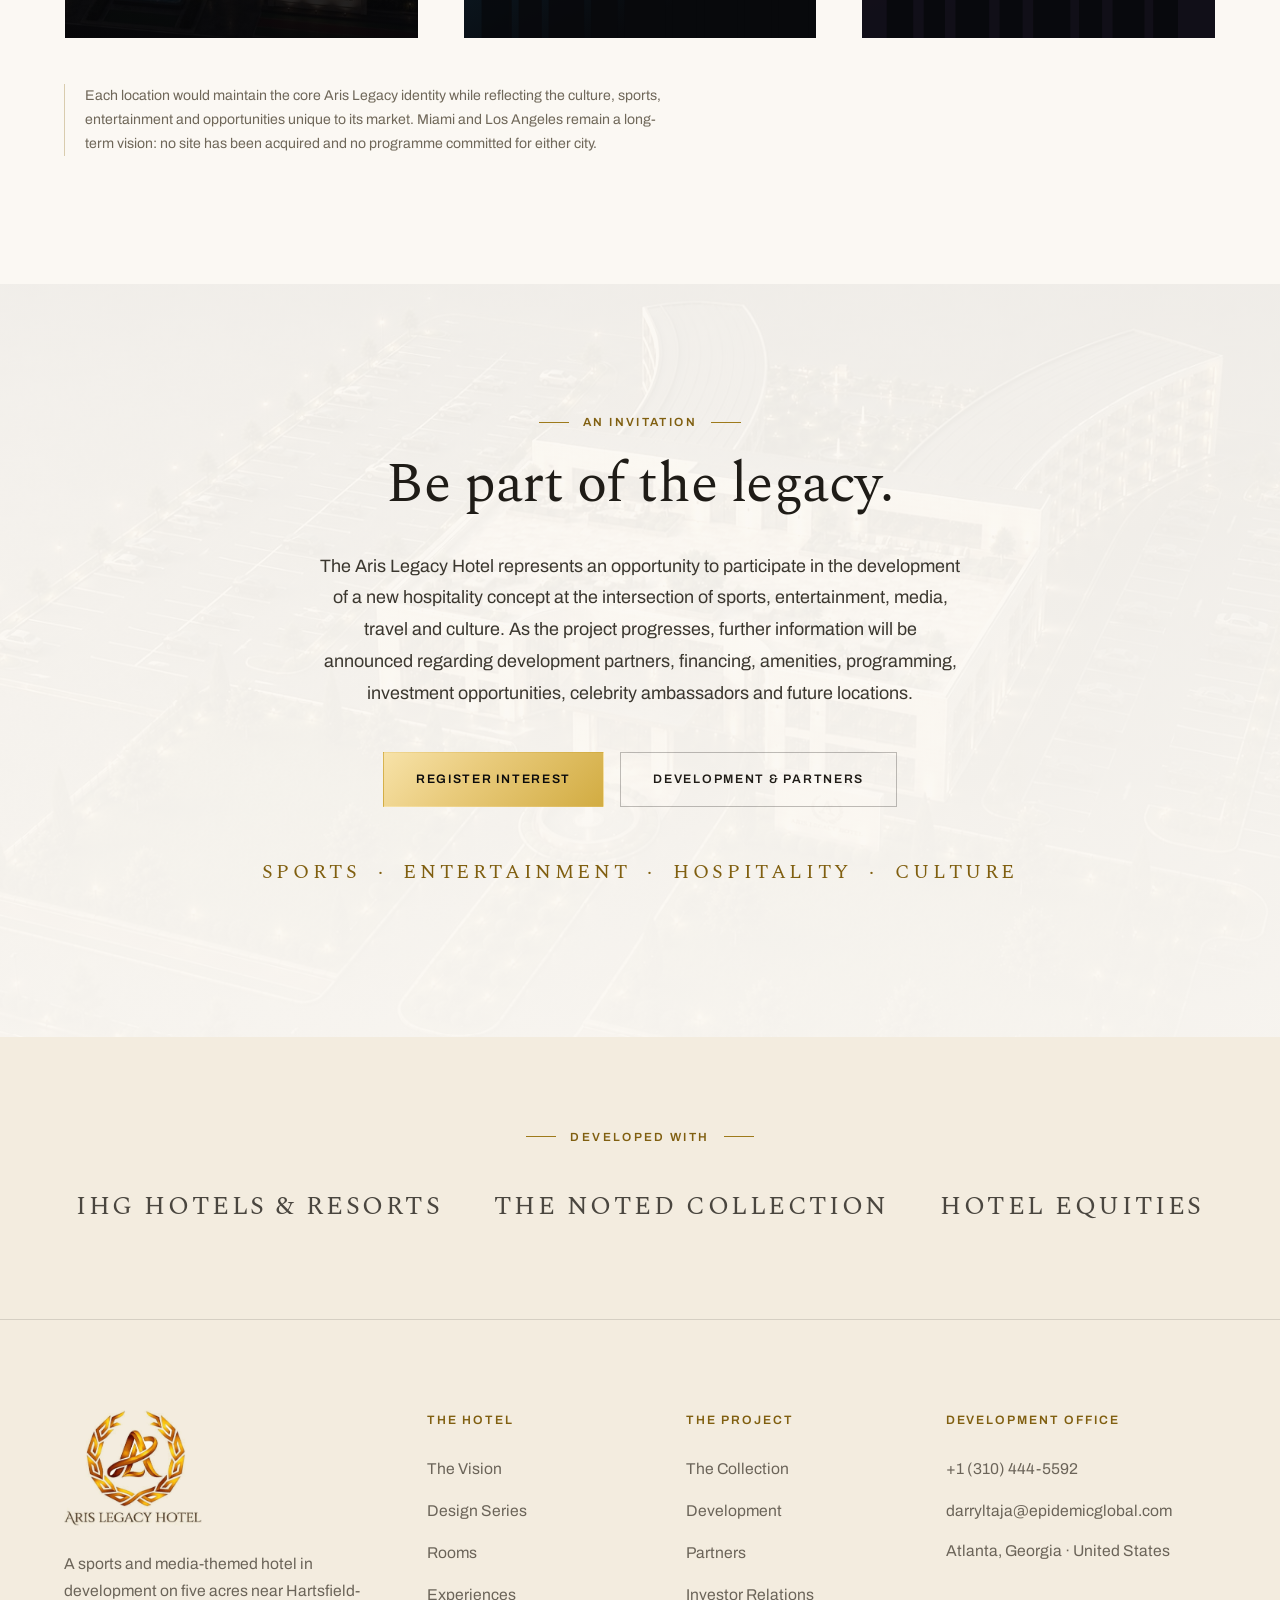
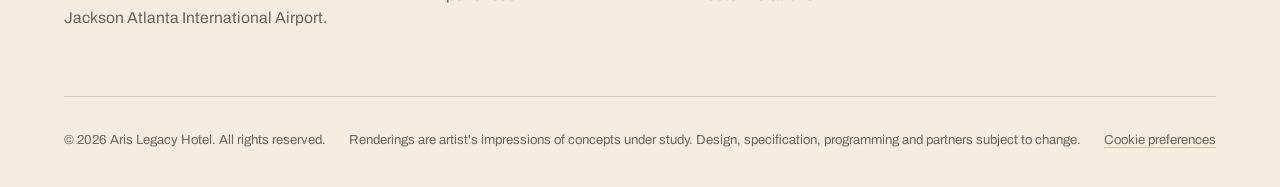
==== commit ebcba16c: "Homepage: site context map, night elevation, series ahead of programming The client sent a site loca" ====
--- a/index.html
+++ b/index.html
@@ -81,41 +81,50 @@
 
 <!-- ============ MORE THAN A HOTEL ============ -->
 <section class="pad stone">
-  <div class="wrap split">
-    <div class="split-media rv">
-      <figure class="figure ratio-4x5">
-        <img src="assets/img/s1-monument-day.jpg" alt="The carved travertine monument bearing the Aris Legacy crest, beside the hotel entrance" loading="lazy" decoding="async">
-      </figure>
-    </div>
-    <div class="split-body rv rv-d1">
-      <p class="eyebrow">More than a hotel</p>
-      <h2 class="d2">A destination in its<br>own right.</h2>
-      <p class="lede" style="margin-top:1.8rem">
-        The Aris Legacy Hotel is an upcoming sports and media-themed hotel development, designed to
-        create a new destination for athletes, entertainers, sports fans, media professionals,
-        travellers and families visiting Atlanta.
-      </p>
-      <p class="lede">
-        It is envisioned as more than a traditional hotel — an integrated sports, media and
-        entertainment experience where guests can stay, socialise, train, watch major sporting
-        events, attend entertainment programming and connect with professionals from across the
-        sports and entertainment industries.
-      </p>
-      <p class="lede">
-        A place where an athlete can stay before a major competition, where fans gather to
-        experience a game, where entertainers take part in special events, where media professionals
-        connect — and where a traveller finds something distinctly different from a conventional
-        hotel. Not simply a place to sleep while visiting Atlanta.
-      </p>
-      <div class="aud" style="margin-top:2rem">
-        <span>Athletes</span><span>Entertainers</span><span>Sports fans</span>
-        <span>Media professionals</span><span>Travellers</span><span>Families</span>
-      </div>
-      <p style="margin-top:2.2rem">
-        <a class="link-arrow" href="the-hotel.html">The full vision
-          <svg viewBox="0 0 16 9" fill="none" stroke="currentColor" stroke-width="1"><path d="M0 4.5h14M10.5 1l3.5 3.5L10.5 8"/></svg>
-        </a>
-      </p>
+  <div class="wrap">
+    <figure class="figure ratio-16x9 rv">
+      <img src="assets/img/s2-front-night.jpg" alt="The Aris Legacy Hotel at night, the colonnaded principal elevation lit above the fountain canal and monument sign" loading="lazy" decoding="async">
+    </figure>
+    <p class="muted fig-cap rv rv-d1">
+      The principal elevation at night — the colonnade, the fountain court and the monument
+      bearing the Aris Legacy crest.
+    </p>
+  </div>
+
+  <div class="wrap" style="margin-top:clamp(52px,6.5vw,100px)">
+    <div class="ed">
+      <div class="ed-title rv">
+        <p class="eyebrow">More than a hotel</p>
+        <h2 class="d2">A destination in its own right.</h2>
+        <div class="aud">
+          <span>Athletes</span><span>Entertainers</span><span>Sports fans</span>
+          <span>Media professionals</span><span>Travellers</span><span>Families</span>
+        </div>
+        <p class="link-row">
+          <a class="link-arrow" href="the-hotel.html">The full vision
+            <svg viewBox="0 0 16 9" fill="none" stroke="currentColor" stroke-width="1"><path d="M0 4.5h14M10.5 1l3.5 3.5L10.5 8"/></svg>
+          </a>
+        </p>
+      </div>
+      <div class="ed-body rv rv-d1">
+        <p class="lede">
+          The Aris Legacy Hotel is an upcoming sports and media-themed hotel development, designed
+          to create a new destination for athletes, entertainers, sports fans, media professionals,
+          travellers and families visiting Atlanta.
+        </p>
+        <p class="lede">
+          It is envisioned as more than a traditional hotel — an integrated sports, media and
+          entertainment experience where guests can stay, socialise, train, watch major sporting
+          events, attend entertainment programming and connect with professionals from across the
+          sports and entertainment industries.
+        </p>
+        <p class="lede">
+          A place where an athlete can stay before a major competition, where fans gather to
+          experience a game, where entertainers take part in special events, where media
+          professionals connect — and where a traveller finds something distinctly different
+          from a conventional hotel. Not simply a place to sleep while visiting Atlanta.
+        </p>
+      </div>
     </div>
   </div>
 </section>
@@ -134,42 +143,109 @@
 
 <!-- ============ THE LOCATION ============ -->
 <section class="pad">
-  <div class="wrap split rev">
-    <div class="split-media rv">
-      <figure class="figure ratio-3x2">
-        <img src="assets/img/s1-aerial-sunset.jpg" alt="The hotel and its five-acre site seen from the air at sunset" loading="lazy" decoding="async">
-      </figure>
-    </div>
-    <div class="split-body rv rv-d1">
-      <p class="eyebrow">An exceptional Atlanta location</p>
-      <h2 class="d2">The gateway to the<br>busiest airport on earth.</h2>
-      <p class="lede" style="margin-top:1.8rem">
-        The hotel sits on approximately five acres of prime real estate just two miles from
-        Hartsfield-Jackson Atlanta International Airport — the busiest and most diverse airport in
-        the world, moving more than a hundred million passengers a year, and the gateway to
-        Atlanta's domestic and international transport network.
-      </p>
-      <p class="lede">
-        The surrounding five-mile area is a significant economic market in its own right, with an
-        estimated <strong>$70 billion in annual economic activity</strong> cited as part of the
-        project's development opportunity.
-      </p>
-      <p class="lede">
-        The site is being developed in a designated <strong>Opportunity Zone</strong>, combining
-        hospitality, entertainment, economic development and investment in one strategically located
-        destination.
-      </p>
-      <p style="margin-top:2.2rem">
-        <a class="link-arrow" href="development.html">The development case
-          <svg viewBox="0 0 16 9" fill="none" stroke="currentColor" stroke-width="1"><path d="M0 4.5h14M10.5 1l3.5 3.5L10.5 8"/></svg>
-        </a>
-      </p>
-    </div>
+  <div class="wrap">
+    <figure class="figure ratio-21x9 rv">
+      <img src="assets/img/s1-aerial-sunset.jpg" alt="The hotel and its five-acre site seen from the air at sunset" loading="lazy" decoding="async">
+    </figure>
+    <p class="muted fig-cap rv rv-d1">
+      The five-acre site from the air at sunset — the arrival court, the guest wings and the
+      approach from Global Gateway Connector.
+    </p>
+  </div>
+
+  <div class="wrap" style="margin-top:clamp(52px,6.5vw,100px)">
+    <div class="ed">
+      <div class="ed-title rv">
+        <p class="eyebrow">An exceptional Atlanta location</p>
+        <h2 class="d2">The gateway to the busiest airport on earth.</h2>
+        <p class="link-row">
+          <a class="link-arrow" href="development.html">The development case
+            <svg viewBox="0 0 16 9" fill="none" stroke="currentColor" stroke-width="1"><path d="M0 4.5h14M10.5 1l3.5 3.5L10.5 8"/></svg>
+          </a>
+        </p>
+      </div>
+      <div class="ed-body rv rv-d1">
+        <p class="lede">
+          The hotel sits on approximately five acres of prime real estate just two miles from
+          Hartsfield-Jackson Atlanta International Airport — the busiest and most diverse
+          airport in the world, moving more than a hundred million passengers a year, and the
+          gateway to Atlanta's domestic and international transport network.
+        </p>
+        <p class="lede">
+          The surrounding five-mile area is a significant economic market in its own right, with an
+          estimated <strong>$70 billion in annual economic activity</strong> cited as part of the
+          project's development opportunity.
+        </p>
+        <p class="lede">
+          The site is being developed in a designated <strong>Opportunity Zone</strong>, combining
+          hospitality, entertainment, economic development and investment in one strategically
+          located destination.
+        </p>
+      </div>
+    </div>
+  </div>
+
+  <div class="wrap" style="margin-top:clamp(48px,6vw,90px)">
+    <figure class="figure plate rv" data-lb="assets/img/site-context-map.jpg"
+      data-cap="The site in context — Global Gateway Connector at Roosevelt Highway, Exit 70 off I-85, two miles from Hartsfield-Jackson Atlanta International Airport." aria-label="Open the site context map full size">
+      <img src="assets/img/site-context-map.jpg" alt="Site context map: the five-acre site marked on Global Gateway Connector beside Roosevelt Highway and Interstate 85, two miles from Hartsfield-Jackson Atlanta International Airport, with the Georgia International Convention Center, the Atlanta car rental centre, MARTA and the surrounding hotel cluster shown; insets give the parcel outline and an aerial view towards the airport" loading="lazy" decoding="async">
+    </figure>
+    <p class="muted fig-cap rv rv-d1">
+      The site in context — Global Gateway Connector at Roosevelt Highway, Exit 70 off I-85,
+      with the parcel outline and its approach to the airport shown at right.
+    </p>
+  </div>
+</section>
+
+<!-- ============ DESIGN SERIES ============ -->
+<section class="pad deep">
+  <div class="wrap-wide">
+    <div style="max-width:62ch;margin-bottom:clamp(38px,4.5vw,68px)">
+      <p class="eyebrow rv">The design</p>
+      <h2 class="d2 rv rv-d1">Three series<br>under study.</h2>
+      <p class="lede rv rv-d2" style="margin-top:1.6rem">
+        The hotel is being designed to bring its sports, entertainment and media identity to life
+        through an architectural and 3D visualisation process. Three design series have been
+        developed so far. A final direction has not been selected.
+      </p>
+    </div>
+
+    <div class="grid g3">
+      <a class="city rv" href="designs.html#series-1">
+        <div class="city-bg"><img src="assets/img/ds1-aerial-sunset.jpg" alt="Design Series 1 — a colonnaded mass with curved guest wings and a circular arrival drive" loading="lazy" decoding="async"></div>
+        <span class="badge">Design Series 1</span>
+        <h3 class="d3">Curved wings,<br>circular arrival</h3>
+        <p>A colonnaded centre block with sweeping guest wings and a grand circular driveway.</p>
+        <div class="city-meta"><span>Concept</span><span>Under review</span></div>
+      </a>
+
+      <a class="city rv rv-d1" href="designs.html#series-2">
+        <div class="city-bg"><img src="assets/img/ds2-aerial-night.jpg" alt="Design Series 2 — a colonnade above a long reflecting canal forecourt" loading="lazy" decoding="async"></div>
+        <span class="badge">Design Series 2</span>
+        <h3 class="d3">Colonnade and<br>reflecting canal</h3>
+        <p>A civic travertine mass set behind a long water canal, with pergola terraces above.</p>
+        <div class="city-meta"><span>Concept</span><span>Under review</span></div>
+      </a>
+
+      <a class="city rv rv-d2" href="designs.html#series-3">
+        <div class="city-bg"><img src="assets/img/ds3-aerial-day.jpg" alt="Design Series 3 — a contemporary scheme in stone and glass around a courtyard" loading="lazy" decoding="async"></div>
+        <span class="badge">Design Series 3</span>
+        <h3 class="d3">Contemporary<br>stone and glass</h3>
+        <p>Clean lines, expansive glazing and a roof lounge over a curved public floor.</p>
+        <div class="city-meta"><span>Concept</span><span>Under review</span></div>
+      </a>
+    </div>
+
+    <p style="margin-top:clamp(34px,4vw,56px)" class="rv">
+      <a class="link-arrow" href="designs.html">All three series
+        <svg viewBox="0 0 16 9" fill="none" stroke="currentColor" stroke-width="1"><path d="M0 4.5h14M10.5 1l3.5 3.5L10.5 8"/></svg>
+      </a>
+    </p>
   </div>
 </section>
 
 <!-- ============ PROGRAMMING ============ -->
-<section class="pad deep">
+<section class="pad">
   <div class="wrap">
     <div class="split" style="align-items:end;margin-bottom:clamp(38px,4.5vw,68px)">
       <div class="rv">
@@ -199,53 +275,6 @@
 
     <p style="margin-top:clamp(34px,4vw,56px)" class="rv">
       <a class="link-arrow" href="experiences.html">Experiences in detail
-        <svg viewBox="0 0 16 9" fill="none" stroke="currentColor" stroke-width="1"><path d="M0 4.5h14M10.5 1l3.5 3.5L10.5 8"/></svg>
-      </a>
-    </p>
-  </div>
-</section>
-
-<!-- ============ DESIGN SERIES ============ -->
-<section class="pad">
-  <div class="wrap-wide">
-    <div style="max-width:62ch;margin-bottom:clamp(38px,4.5vw,68px)">
-      <p class="eyebrow rv">The design</p>
-      <h2 class="d2 rv rv-d1">Three series<br>under study.</h2>
-      <p class="lede rv rv-d2" style="margin-top:1.6rem">
-        The hotel is being designed to bring its sports, entertainment and media identity to life
-        through an architectural and 3D visualisation process. Three design series have been
-        developed so far. A final direction has not been selected.
-      </p>
-    </div>
-
-    <div class="grid g3">
-      <a class="city rv" href="designs.html#series-1">
-        <div class="city-bg"><img src="assets/img/ds1-aerial-sunset.jpg" alt="Design Series 1 — a colonnaded mass with curved guest wings and a circular arrival drive" loading="lazy" decoding="async"></div>
-        <span class="badge">Design Series 1</span>
-        <h3 class="d3">Curved wings,<br>circular arrival</h3>
-        <p>A colonnaded centre block with sweeping guest wings and a grand circular driveway.</p>
-        <div class="city-meta"><span>Concept</span><span>Under review</span></div>
-      </a>
-
-      <a class="city rv rv-d1" href="designs.html#series-2">
-        <div class="city-bg"><img src="assets/img/ds2-aerial-night.jpg" alt="Design Series 2 — a colonnade above a long reflecting canal forecourt" loading="lazy" decoding="async"></div>
-        <span class="badge">Design Series 2</span>
-        <h3 class="d3">Colonnade and<br>reflecting canal</h3>
-        <p>A civic travertine mass set behind a long water canal, with pergola terraces above.</p>
-        <div class="city-meta"><span>Concept</span><span>Under review</span></div>
-      </a>
-
-      <a class="city rv rv-d2" href="designs.html#series-3">
-        <div class="city-bg"><img src="assets/img/ds3-aerial-day.jpg" alt="Design Series 3 — a contemporary scheme in stone and glass around a courtyard" loading="lazy" decoding="async"></div>
-        <span class="badge">Design Series 3</span>
-        <h3 class="d3">Contemporary<br>stone and glass</h3>
-        <p>Clean lines, expansive glazing and a roof lounge over a curved public floor.</p>
-        <div class="city-meta"><span>Concept</span><span>Under review</span></div>
-      </a>
-    </div>
-
-    <p style="margin-top:clamp(34px,4vw,56px)" class="rv">
-      <a class="link-arrow" href="designs.html">All three series
         <svg viewBox="0 0 16 9" fill="none" stroke="currentColor" stroke-width="1"><path d="M0 4.5h14M10.5 1l3.5 3.5L10.5 8"/></svg>
       </a>
     </p>
--- a/assets/css/style.css
+++ b/assets/css/style.css
@@ -400,6 +400,28 @@
 .ratio-1x1{aspect-ratio:1/1}
 .ratio-21x9{aspect-ratio:21/9}
 
+/* A plate — a map or drawing shown whole on the page ground, never cropped,
+   and never zoomed on hover the way photography is. */
+.plate{background:var(--surface)}
+.plate img{height:auto;object-fit:contain}
+.plate:hover img{transform:none}
+.plate[data-lb]{cursor:zoom-in}
+
+/* A caption set under a figure rather than over it — the overlay figcaption
+   darkens artwork that has to stay readable, a map above all. */
+.fig-cap{margin-top:.95rem;font-size:.82rem;letter-spacing:.02em;max-width:78ch}
+
+/* Editorial two-column body: the title column carries the eyebrow, the
+   heading and whatever closes the section, so it never trails off into
+   dead space beside a tall run of prose. */
+.ed{display:grid;grid-template-columns:minmax(0,1fr) minmax(0,1.08fr);gap:clamp(30px,4vw,64px);align-items:start}
+.ed-title>.d2{margin-top:.9rem}
+.ed-body>.lede:first-child{margin-top:0}
+/* The closing furniture sits under the title, not stranded below the fold
+   of the prose column. */
+.ed-title>.aud{margin-top:clamp(26px,3vw,40px)}
+.ed-title>.link-row{margin-top:clamp(24px,2.6vw,36px)}
+
 .card{
   position:relative;
   border:1px solid var(--line-soft);padding:clamp(28px,3vw,42px);
@@ -430,6 +452,7 @@
 
 /* ---------- Split feature ---------- */
 .split{display:grid;grid-template-columns:1fr 1fr;gap:clamp(30px,5vw,88px);align-items:center}
+.split>*,.g2>*,.g3>*,.g4>*,.room>*,.gal>*{min-width:0}
 .split.rev .split-media{order:2}
 /* The crest ships as a JPEG on white; multiply sinks its box into the travertine. */
 /* The lockup is cut out now, so it no longer needs multiply to lose a card. */
@@ -523,10 +546,14 @@
 .form{display:grid;gap:1.6rem}
 .field{position:relative;display:flex;flex-direction:column}
 .field label{font-size:.75rem;font-weight:500;letter-spacing:.14em;text-transform:uppercase;color:var(--stone-400);margin-bottom:.6rem}
+/* A control's intrinsic width is its longest option, and a grid track sized
+   1fr will not shrink under it: without these the enquiry select held the
+   whole page 344px wide and gave a phone a sideways scroll. */
 .field input,.field select,.field textarea{
   background:transparent;border:0;border-bottom:1px solid var(--line-soft);
   padding:.78rem 0;color:var(--stone-100);font:inherit;font-size:1.02rem;
   transition:border-color .35s var(--ease);border-radius:0;
+  width:100%;min-width:0;
 }
 .field select option{background:var(--stone-050);color:var(--stone-100)}
 .field textarea{resize:vertical;min-height:112px}
@@ -653,7 +680,7 @@
   .stats{grid-template-columns:repeat(2,1fr)}
 }
 @media (max-width:820px){
-  .g2,.g3,.split,.room{grid-template-columns:1fr}
+  .g2,.g3,.split,.room,.ed{grid-template-columns:1fr}
   .split.rev .split-media,.room:nth-child(even) .room-media{order:0}
   .sp-3,.sp-4,.sp-5,.sp-6,.sp-7,.sp-8{grid-column:span 12}
   .sp-half{grid-column:span 6}
@@ -823,3 +850,90 @@
 @media (prefers-reduced-motion:reduce){
   .sc-slide{transition:none;transform:none}
 }
+
+/* ==========================================================================
+   Handheld
+
+   The rules above take the layout down to two columns and stop. Below about
+   560px a two-column grid of prose stops being a grid and starts being two
+   narrow gutters of broken words, so the last step is made here: one column
+   for anything that reads as a sentence, two only where the pair is short
+   enough to stay short.
+   ========================================================================== */
+
+/* The eyebrow carries a rule, a comma and a middot; at the desktop tracking it
+   turns into two lines and the rule ends up orphaned above the words. */
+@media (max-width:620px){
+  .eyebrow{font-size:.68rem;letter-spacing:.13em;gap:.7rem}
+}
+
+/* The two hero calls sit side by side rather than stacked: two buttons of the
+   same width read as a pair of choices, one above the other reads as a primary
+   action with an afterthought under it. Equal columns, so neither label's
+   length decides its button's size. */
+@media (max-width:620px){
+  .hero-actions{display:grid;grid-template-columns:1fr 1fr;gap:.65rem}
+  .hero-actions .btn{width:100%;padding:1rem .5rem;font-size:.68rem;letter-spacing:.1em}
+}
+@media (max-width:380px){
+  .hero-actions .btn{padding:.95rem .35rem;font-size:.62rem;letter-spacing:.06em}
+}
+
+/* Six fact pairs in one column push the picture below them off the first two
+   screens. The values are two or three words, so they hold a half column. */
+@media (max-width:460px){
+  .hero-facts{grid-template-columns:repeat(2,minmax(0,1fr));gap:22px 18px}
+  .hero-facts dt{margin-bottom:.5rem;font-size:.63rem;letter-spacing:.16em}
+  .hero-facts dd{font-size:.9rem}
+}
+@media (max-width:340px){
+  .hero-facts{grid-template-columns:minmax(0,1fr)}
+}
+
+/* Sentence-length lists and figure grids: one column. */
+@media (max-width:680px){
+  .checks{grid-template-columns:minmax(0,1fr)}
+}
+@media (max-width:520px){
+  .g2,.g3,.g4{grid-template-columns:minmax(0,1fr)}
+  .count{grid-template-columns:minmax(0,1fr)}
+}
+
+/* A label and its value on one line leave the value four characters wide once
+   the label has had its share, and an address or an email has nowhere to break. */
+@media (max-width:460px){
+  .crow{display:block;padding:1.15rem 0}
+  .crow dt{margin-bottom:.45rem}
+  .crow dd{font-size:1rem}
+}
+.crow dd,.crow dd a{overflow-wrap:anywhere}
+
+/* The showcase furniture is sized for a stage twice this wide. */
+@media (max-width:560px){
+  .sc-stage{aspect-ratio:3/2}
+  .sc-nav{width:38px;height:38px;font-size:.95rem}
+  .sc-prev{left:8px}
+  .sc-next{right:8px}
+  .sc-count{top:8px;left:8px;font-size:.7rem;padding:.32rem .6rem}
+  .sc-zoom{display:none}
+  .sc-cap{font-size:.72rem;padding:2.4rem 14px .9rem}
+  .sc-thumb{width:74px;height:50px}
+  .series-hd .tag{margin-left:0}
+}
+
+/* The series head is a number, a title and a status set on one baseline. At
+   this width the title needs the full measure, so the number and the series
+   label pair off above it and the status drops to its own line. */
+@media (max-width:620px){
+  .series-hd{display:grid;grid-template-columns:auto 1fr;gap:.2rem .9rem;align-items:baseline}
+  .series-hd .n{grid-row:1}
+  .series-hd .t{grid-column:2;display:flex;flex-direction:column-reverse;gap:.35rem}
+  .series-hd .tag{grid-column:1/-1;justify-self:start;margin-top:.9rem}
+}
+
+/* Long pages get one more screen of reading and one less of empty band. */
+@media (max-width:560px){
+  .pad{padding-block:clamp(58px,13vw,86px)}
+  .pull{font-size:1.42rem;max-width:none}
+  .ladder li{gap:12px}
+}
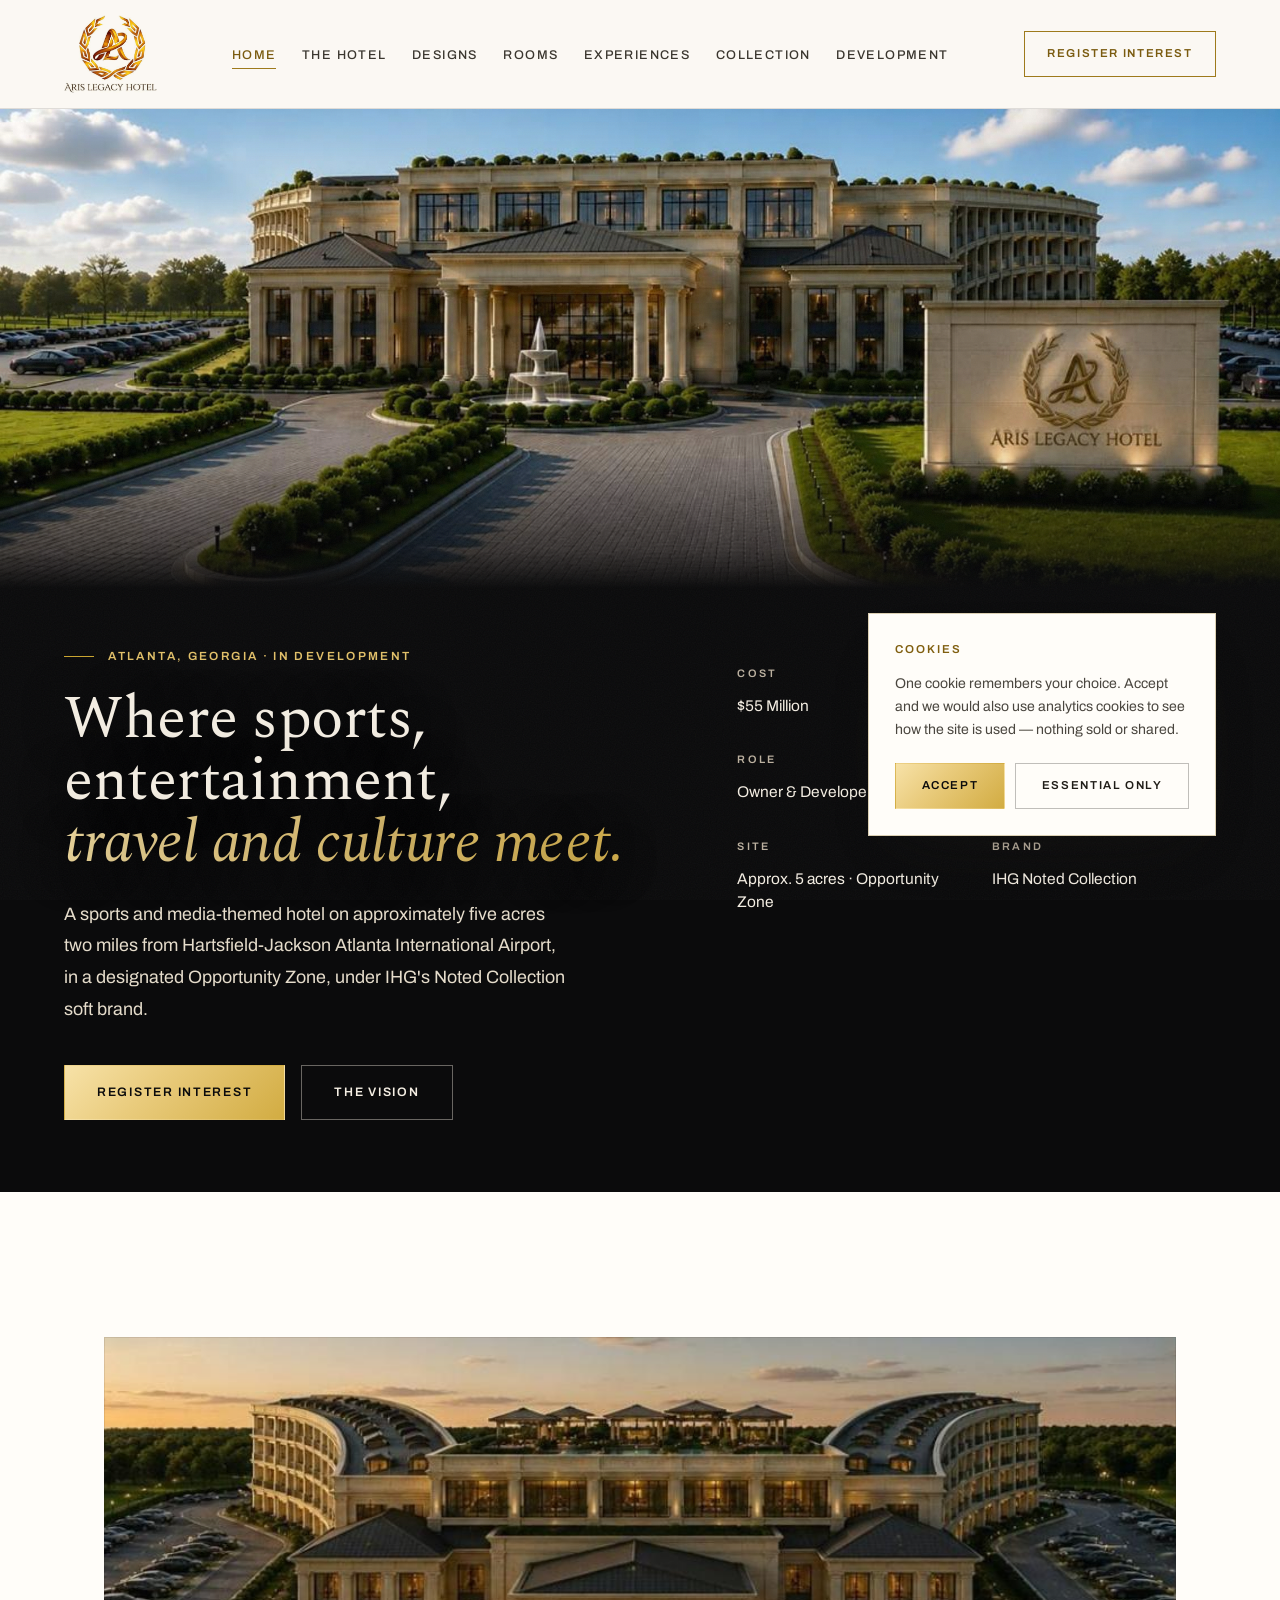
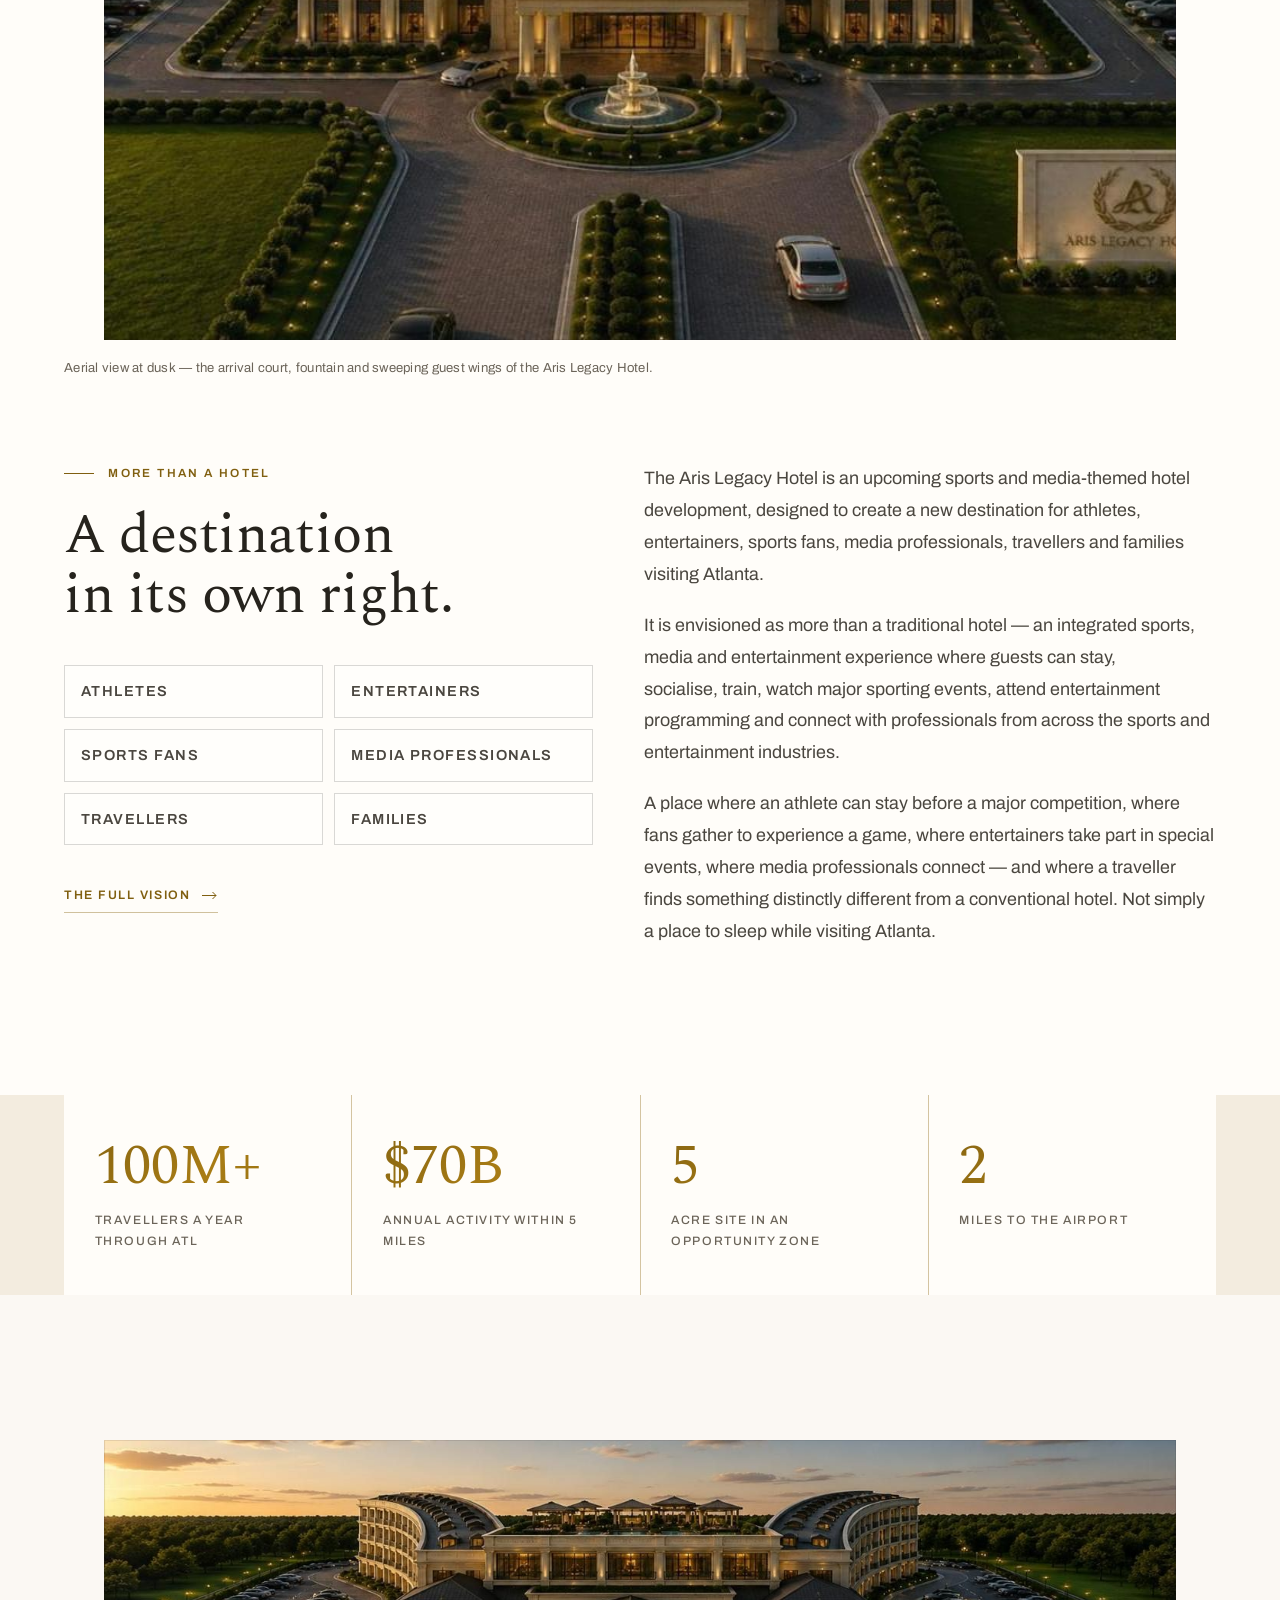
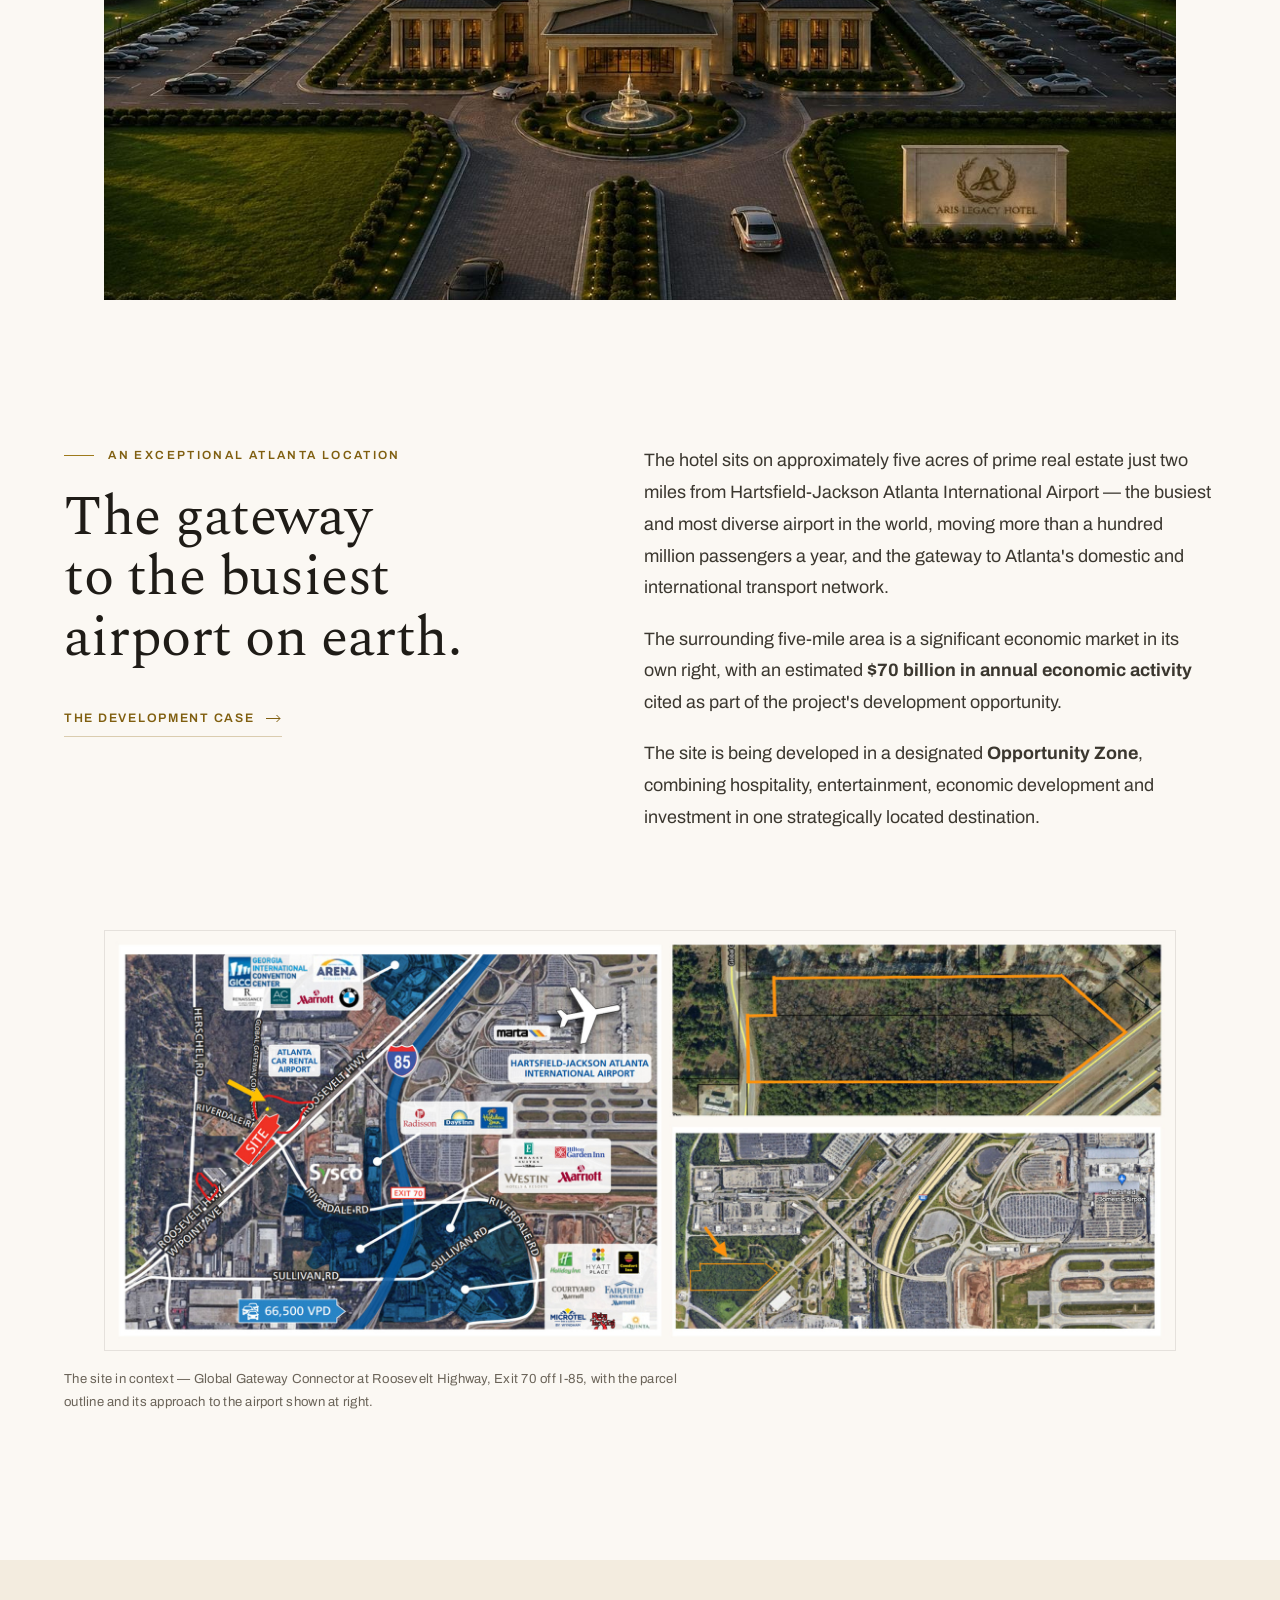
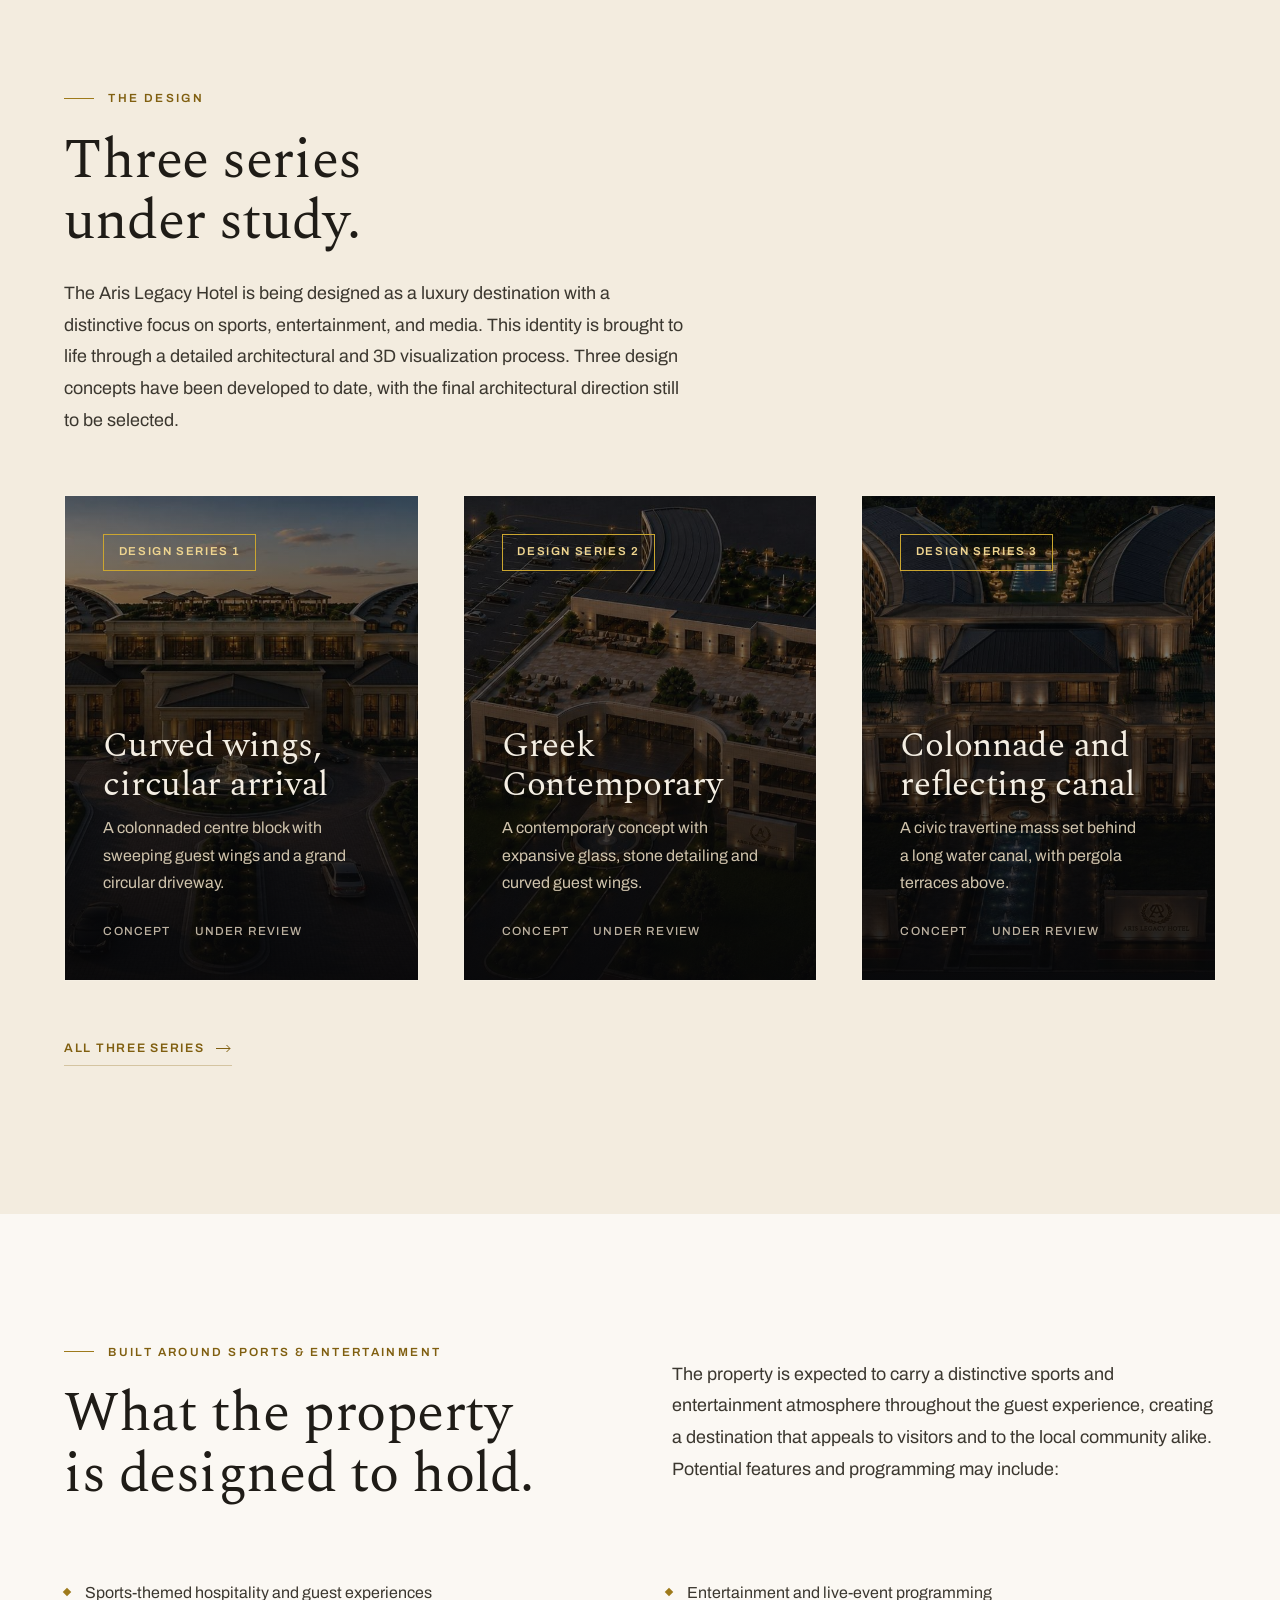
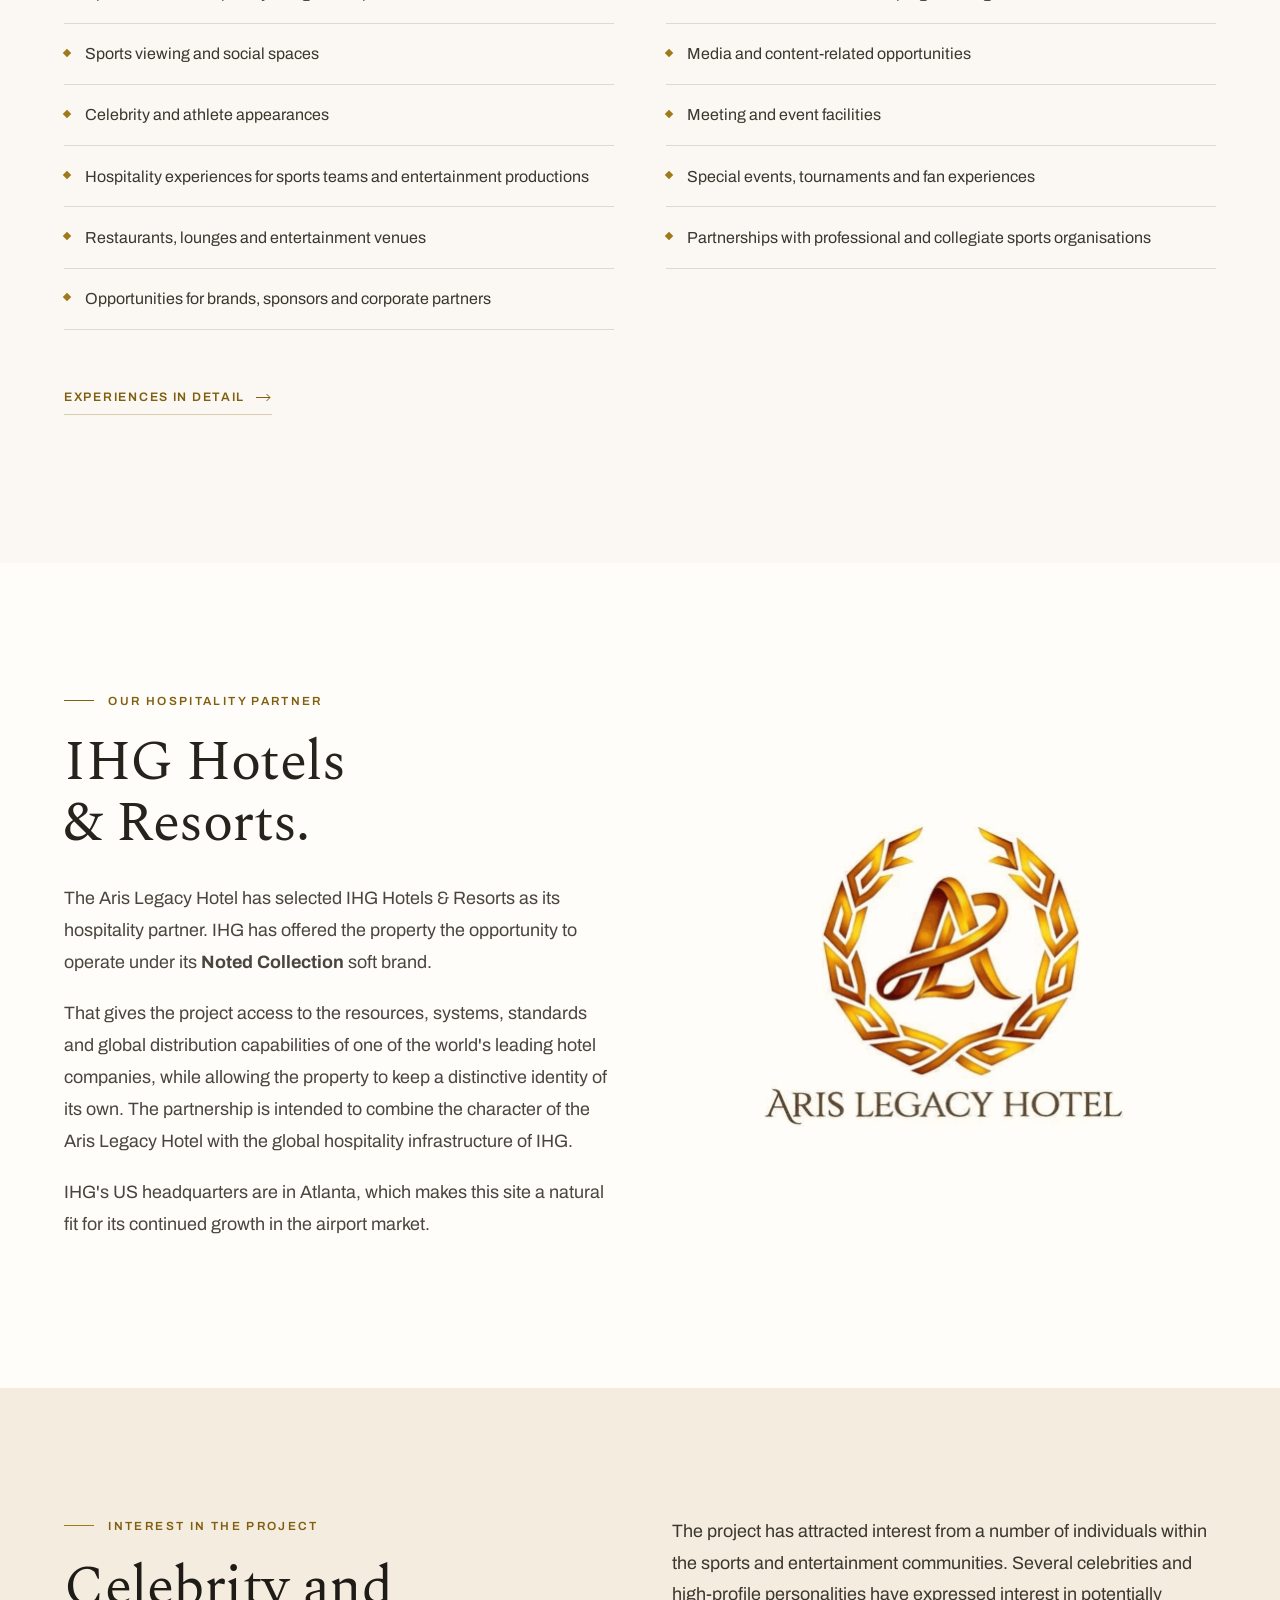
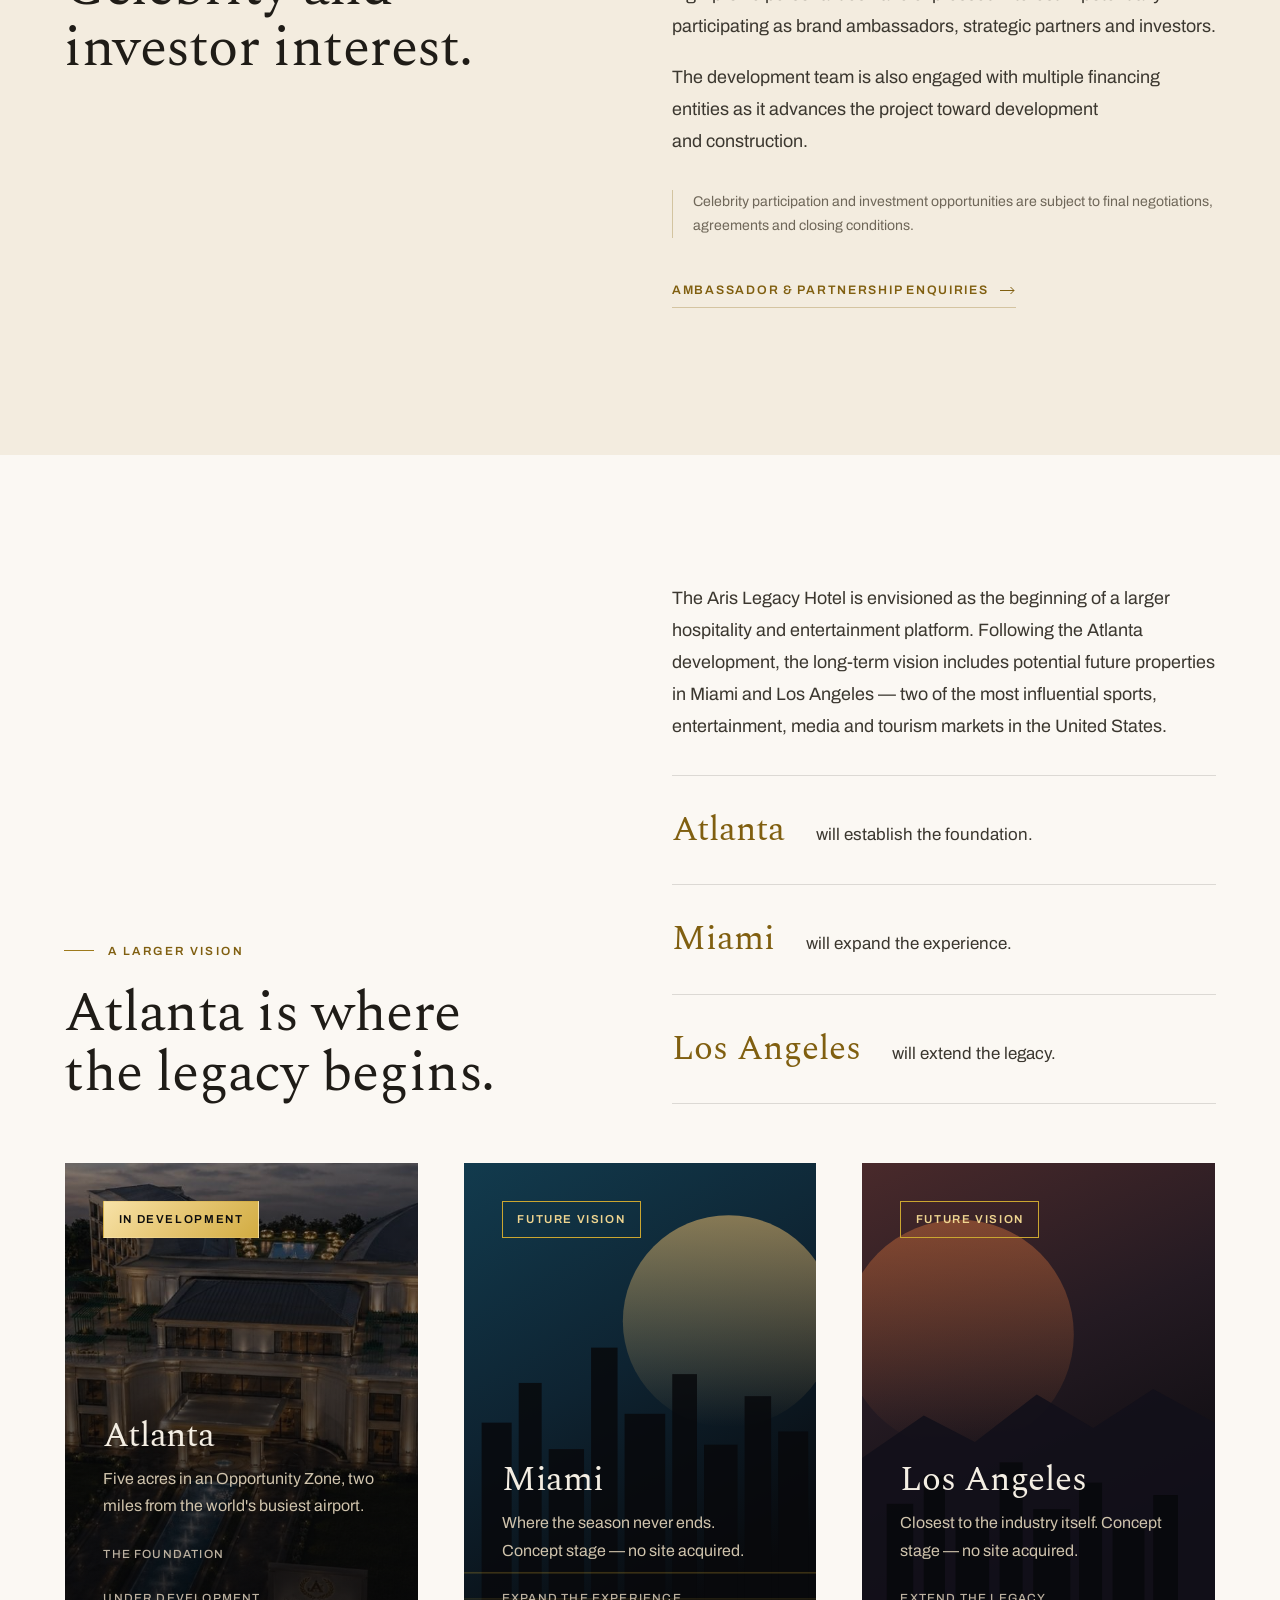
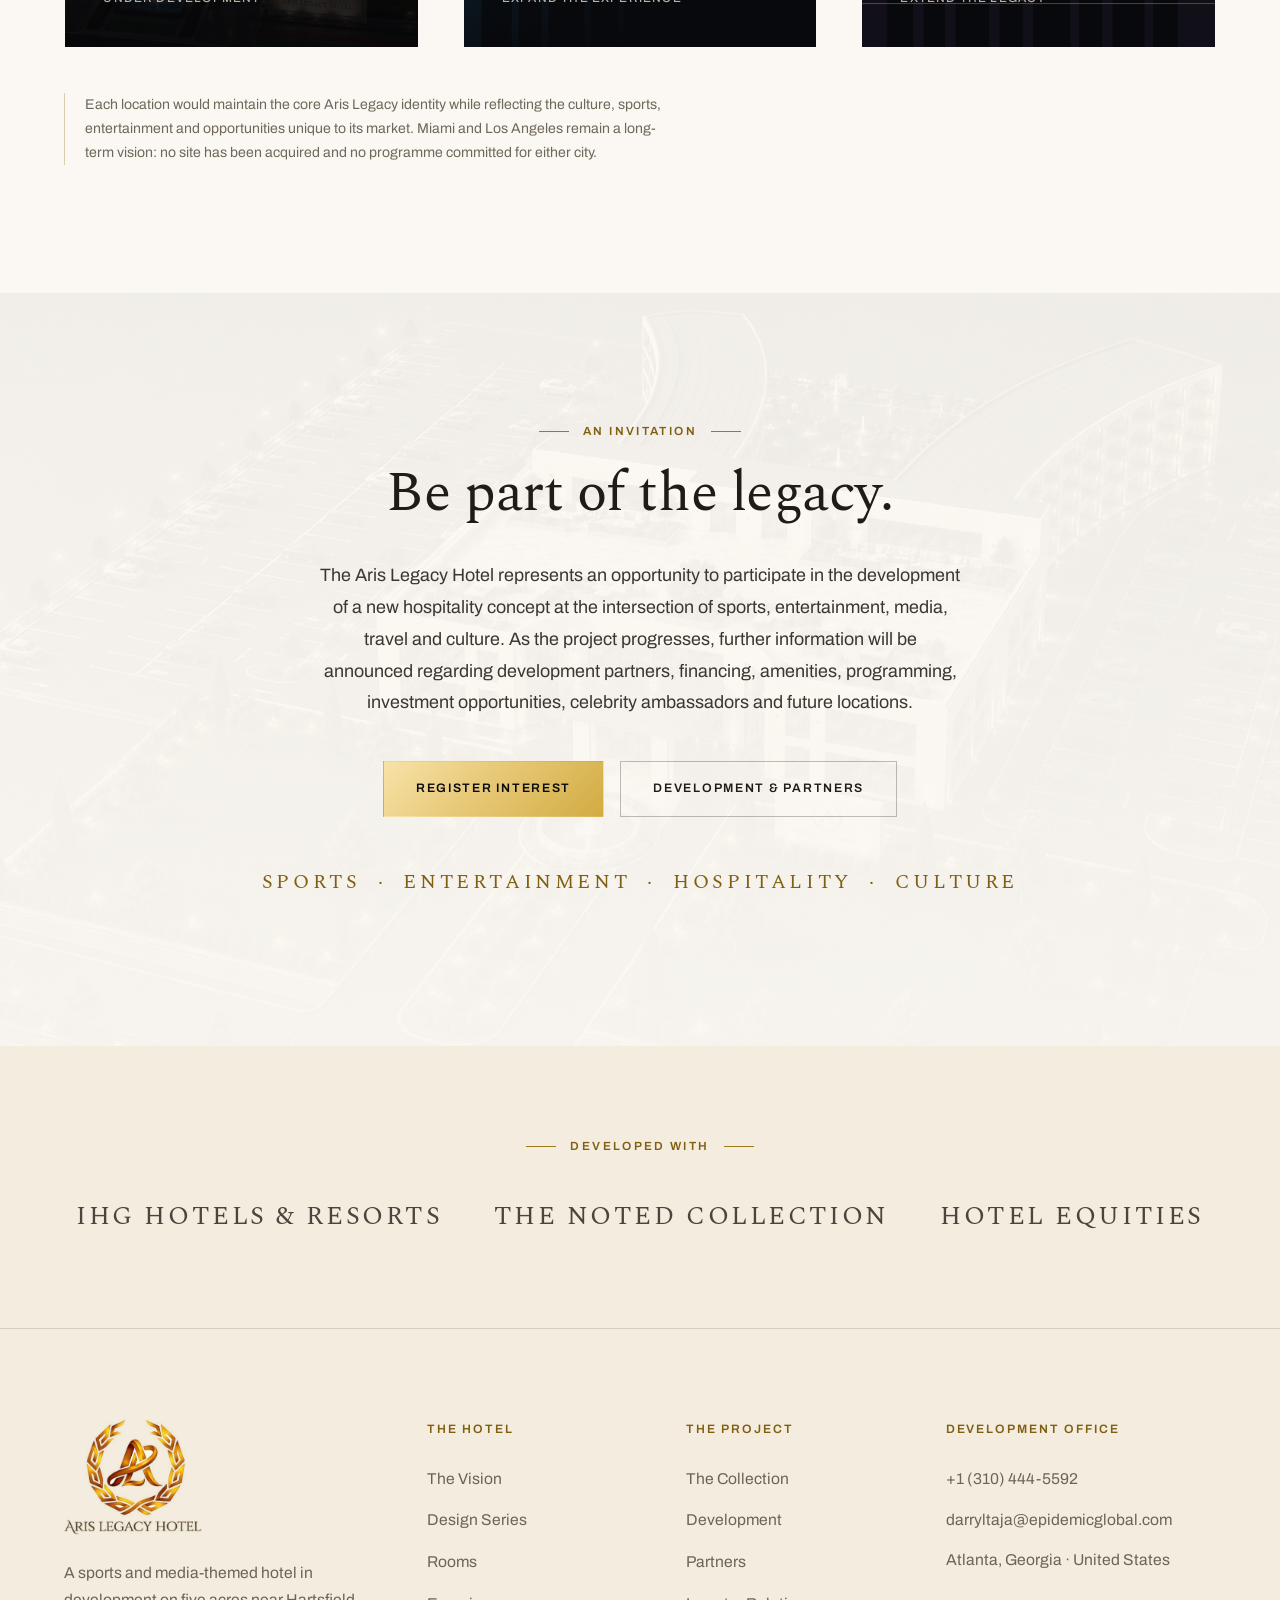
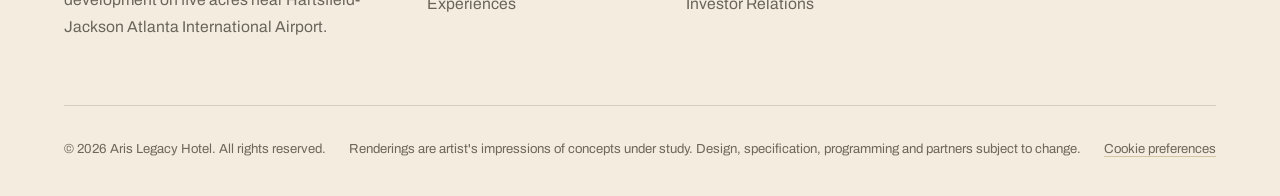
==== commit 7f938d46: "Apply client homepage, design, rooms and experiences updates" ====
--- a/index.html
+++ b/index.html
@@ -21,6 +21,7 @@
 
   <nav aria-label="Primary">
     <ul class="nav-links">
+      <li><a href="index.html" aria-current="page">Home</a></li>
       <li><a href="the-hotel.html">The Hotel</a></li>
       <li><a href="designs.html">Designs</a></li>
       <li><a href="accommodations.html">Rooms</a></li>
@@ -68,7 +69,7 @@
       </div>
     </div>
     <dl class="hero-facts rv rv-d2">
-      <div><dt>Cost</dt><dd>To be confirmed</dd></div>
+      <div><dt>Cost</dt><dd>$55 Million</dd></div>
       <div><dt>Project Site</dt><dd><a href="development.html">View project</a></dd></div>
       <div><dt>Role</dt><dd>Owner &amp; Developer</dd></div>
       <div><dt>Design Series</dt><dd><a href="designs.html">View the three schemes</a></dd></div>
@@ -83,11 +84,11 @@
 <section class="pad stone">
   <div class="wrap">
     <figure class="figure ratio-16x9 rv">
-      <img src="assets/img/s2-front-night.jpg" alt="The Aris Legacy Hotel at night, the colonnaded principal elevation lit above the fountain canal and monument sign" loading="lazy" decoding="async">
+      <img src="assets/img/home-destination-aerial.jpeg" alt="Aerial view of the Aris Legacy Hotel at dusk, showing the arrival court, fountain and guest wings" loading="lazy" decoding="async">
     </figure>
     <p class="muted fig-cap rv rv-d1">
-      The principal elevation at night — the colonnade, the fountain court and the monument
-      bearing the Aris Legacy crest.
+      Aerial view at dusk — the arrival court, fountain and sweeping guest wings of the Aris
+      Legacy Hotel.
     </p>
   </div>
 
@@ -96,7 +97,7 @@
       <div class="ed-title rv">
         <p class="eyebrow">More than a hotel</p>
         <h2 class="d2">A destination in its own right.</h2>
-        <div class="aud">
+        <div class="aud aud-featured" aria-label="Who the hotel is for">
           <span>Athletes</span><span>Entertainers</span><span>Sports fans</span>
           <span>Media professionals</span><span>Travellers</span><span>Families</span>
         </div>
@@ -204,9 +205,10 @@
       <p class="eyebrow rv">The design</p>
       <h2 class="d2 rv rv-d1">Three series<br>under study.</h2>
       <p class="lede rv rv-d2" style="margin-top:1.6rem">
-        The hotel is being designed to bring its sports, entertainment and media identity to life
-        through an architectural and 3D visualisation process. Three design series have been
-        developed so far. A final direction has not been selected.
+        The Aris Legacy Hotel is being designed as a luxury destination with a distinctive focus
+        on sports, entertainment, and media. This identity is brought to life through a detailed
+        architectural and 3D visualization process. Three design concepts have been developed to
+        date, with the final architectural direction still to be selected.
       </p>
     </div>
 
@@ -220,18 +222,18 @@
       </a>
 
       <a class="city rv rv-d1" href="designs.html#series-2">
+        <div class="city-bg"><img src="assets/img/ds3-aerial-night.jpg" alt="Design Series 3 — a contemporary stone-and-glass hotel concept around a courtyard" loading="lazy" decoding="async"></div>
+        <span class="badge">Design Series 2</span>
+        <h3 class="d3">Greek<br>Contemporary</h3>
+        <p>A contemporary concept with expansive glass, stone detailing and curved guest wings.</p>
+        <div class="city-meta"><span>Concept</span><span>Under review</span></div>
+      </a>
+
+      <a class="city rv rv-d2" href="designs.html#series-3">
         <div class="city-bg"><img src="assets/img/ds2-aerial-night.jpg" alt="Design Series 2 — a colonnade above a long reflecting canal forecourt" loading="lazy" decoding="async"></div>
-        <span class="badge">Design Series 2</span>
+        <span class="badge">Design Series 3</span>
         <h3 class="d3">Colonnade and<br>reflecting canal</h3>
         <p>A civic travertine mass set behind a long water canal, with pergola terraces above.</p>
-        <div class="city-meta"><span>Concept</span><span>Under review</span></div>
-      </a>
-
-      <a class="city rv rv-d2" href="designs.html#series-3">
-        <div class="city-bg"><img src="assets/img/ds3-aerial-day.jpg" alt="Design Series 3 — a contemporary scheme in stone and glass around a courtyard" loading="lazy" decoding="async"></div>
-        <span class="badge">Design Series 3</span>
-        <h3 class="d3">Contemporary<br>stone and glass</h3>
-        <p>Clean lines, expansive glazing and a roof lounge over a curved public floor.</p>
         <div class="city-meta"><span>Concept</span><span>Under review</span></div>
       </a>
     </div>
--- a/assets/css/style.css
+++ b/assets/css/style.css
@@ -362,6 +362,11 @@
 .phero-media img{width:100%;height:100%;object-fit:cover;transform:scale(1.04)}
 .phero-media::after{content:"";position:absolute;inset:0;background:linear-gradient(180deg,rgba(6,6,8,.82),rgba(6,6,8,.3) 46%,rgba(6,6,8,.94))}
 .phero .wrap{padding-bottom:clamp(48px,7vh,86px);width:100%}
+.room-phero-media img{position:absolute;inset:0;opacity:0;transition:opacity .65s var(--ease)}
+.room-phero-media img.on{opacity:1}
+.room-phero-controls{position:absolute;right:var(--gutter);bottom:clamp(28px,4vw,52px);z-index:2;display:flex;align-items:center;gap:.85rem;color:var(--stone-050);font-size:.68rem;letter-spacing:.15em}
+.room-phero-controls button{display:grid;place-items:center;width:2.65rem;height:2.65rem;border:1px solid rgba(244,238,227,.5);background:rgba(6,6,8,.22);color:inherit;font:inherit;font-size:1.1rem;cursor:pointer;transition:background .25s var(--ease),border-color .25s var(--ease)}
+.room-phero-controls button:hover{background:var(--stone-050);border-color:var(--stone-050);color:var(--ink-900)}
 .crumb{font-size:.76rem;font-weight:500;letter-spacing:.16em;text-transform:uppercase;color:var(--stone-400);margin-bottom:1.2rem}
 .crumb a:hover{color:var(--gold-200)}
 
@@ -421,6 +426,10 @@
    of the prose column. */
 .ed-title>.aud{margin-top:clamp(26px,3vw,40px)}
 .ed-title>.link-row{margin-top:clamp(24px,2.6vw,36px)}
+
+/* Client review: keep the design-process heading slightly clear of the page edge. */
+.design-process-heading{padding-left:clamp(12px,1.6vw,28px)}
+@media (max-width:820px){.design-process-heading{padding-left:0}}
 
 .card{
   position:relative;
@@ -458,6 +467,15 @@
 /* The lockup is cut out now, so it no longer needs multiply to lose a card. */
 .crest{display:block}
 .split-body{max-width:58ch}
+
+/* Experiences uses supplied renders with different native proportions. Keep
+   each rendering whole and bring the accompanying copy close enough to read
+   as one composed feature rather than two disconnected columns. */
+.experience-feature .wrap.split{gap:clamp(24px,3vw,48px)}
+.experience-gym-feature .wrap.split{grid-template-columns:.94fr 1.06fr}
+.experience-gym-feature .figure{aspect-ratio:617/317}
+.experience-roof-feature .figure{aspect-ratio:820/612}
+.experience-outlots .figure{aspect-ratio:595/437}
 
 /* ---------- Gallery ---------- */
 .gal{display:grid;grid-template-columns:repeat(12,1fr);gap:clamp(12px,1.4vw,20px)}
@@ -681,6 +699,7 @@
 }
 @media (max-width:820px){
   .g2,.g3,.split,.room,.ed{grid-template-columns:1fr}
+  .experience-gym-feature .wrap.split{grid-template-columns:1fr}
   .split.rev .split-media,.room:nth-child(even) .room-media{order:0}
   .sp-3,.sp-4,.sp-5,.sp-6,.sp-7,.sp-8{grid-column:span 12}
   .sp-half{grid-column:span 6}
@@ -719,6 +738,7 @@
 .stone .series-hd .n{color:var(--gold-700)}
 .stone .series-hd .t p{color:#6B6459}
 .stone .series-hd .tag{color:var(--gold-700);border-color:var(--gold-700)}
+.series-copy-wide{max-width:none}
 
 /* ---------- Programming list ---------- */
 .checks{list-style:none;margin:0;padding:0;display:grid;grid-template-columns:repeat(2,minmax(0,1fr));column-gap:clamp(26px,4vw,68px)}
@@ -761,6 +781,16 @@
   border:1px solid var(--line-soft);padding:.5rem .95rem;color:var(--stone-300);
 }
 .stone .aud span{border-color:rgba(20,20,18,.16);color:#4A463F}
+
+/* Featured audience categories on the home page. The larger treatments make
+   each group legible at a glance while retaining the compact layout on mobile. */
+.aud-featured{display:grid;grid-template-columns:repeat(2,minmax(0,1fr));gap:.7rem}
+.aud-featured span{
+  min-height:3.25rem;display:flex;align-items:center;
+  font-size:.91rem;font-weight:600;letter-spacing:.1em;text-transform:uppercase;
+  padding:.8rem 1rem;background:rgba(255,255,255,.34);
+}
+@media (max-width:420px){.aud-featured{grid-template-columns:1fr}}
 
 /* ==========================================================================
    Design-series showcase — a stage with a thumbnail strip.
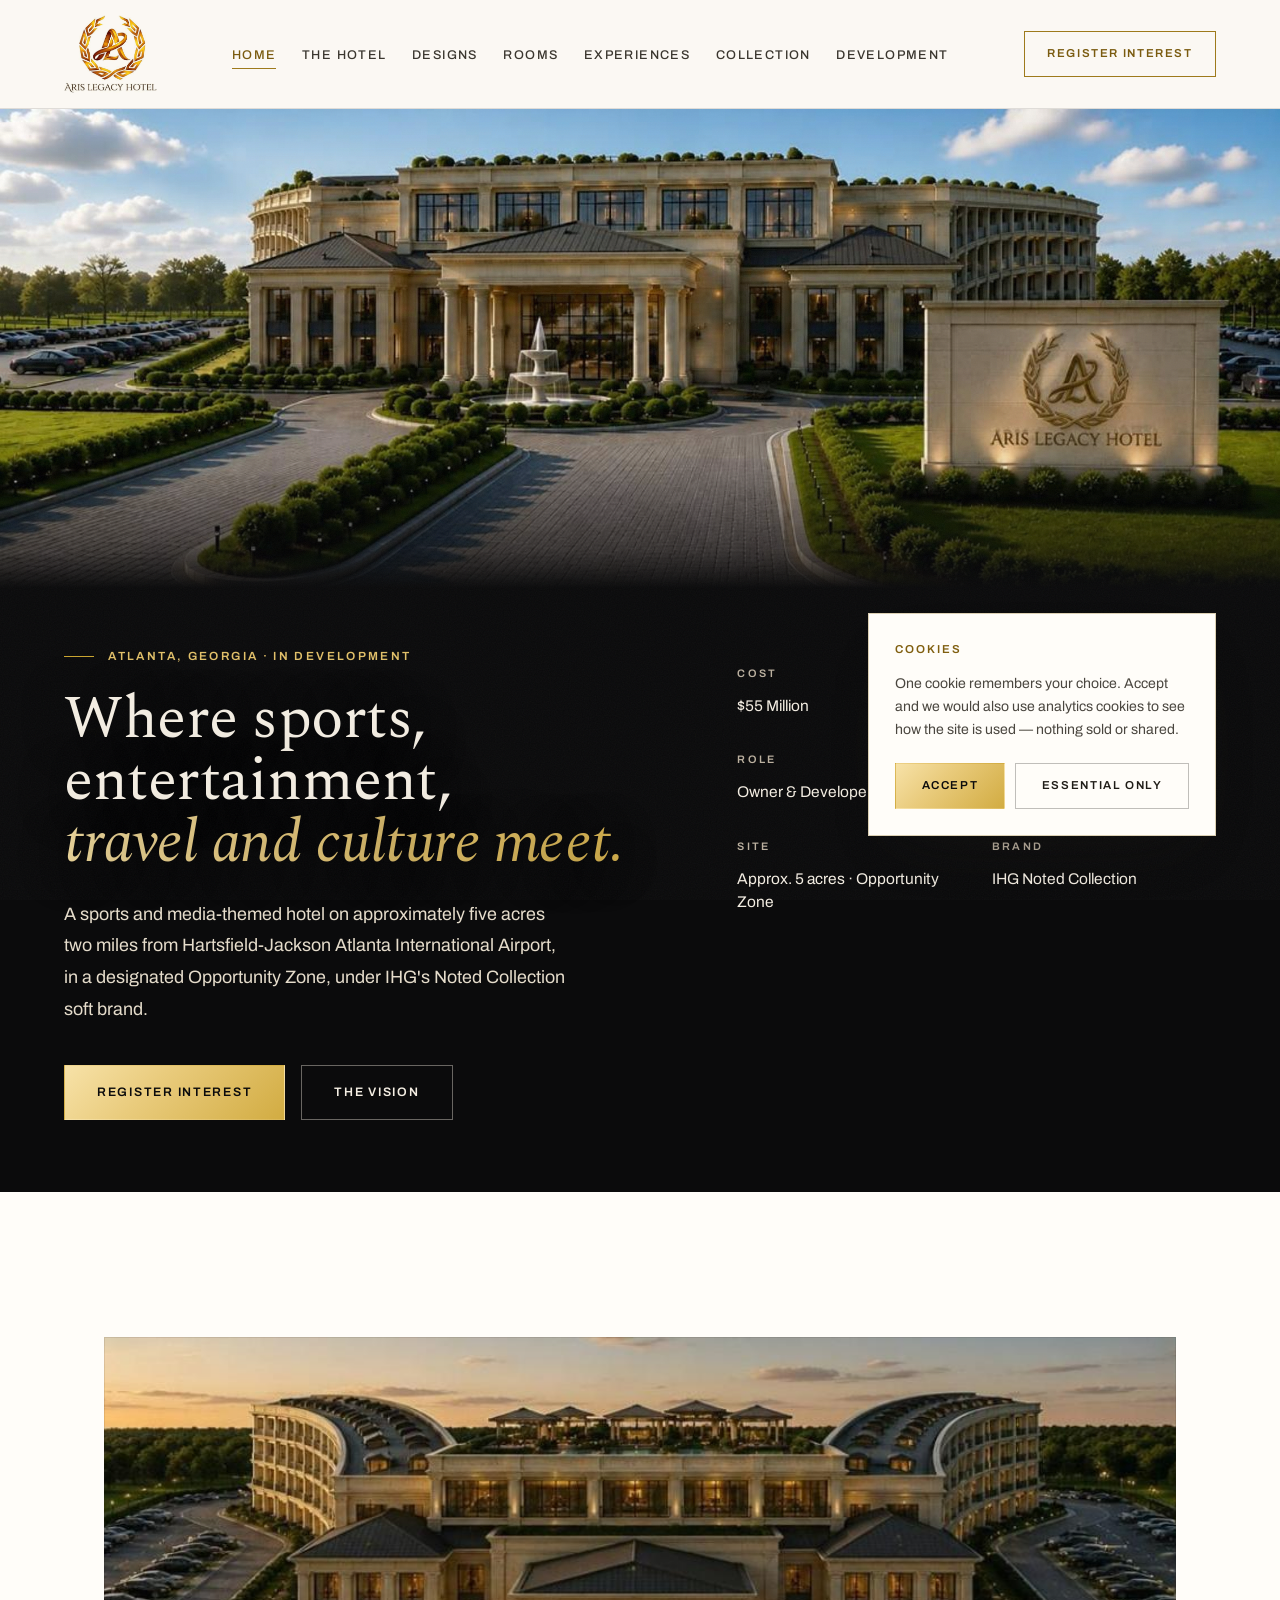
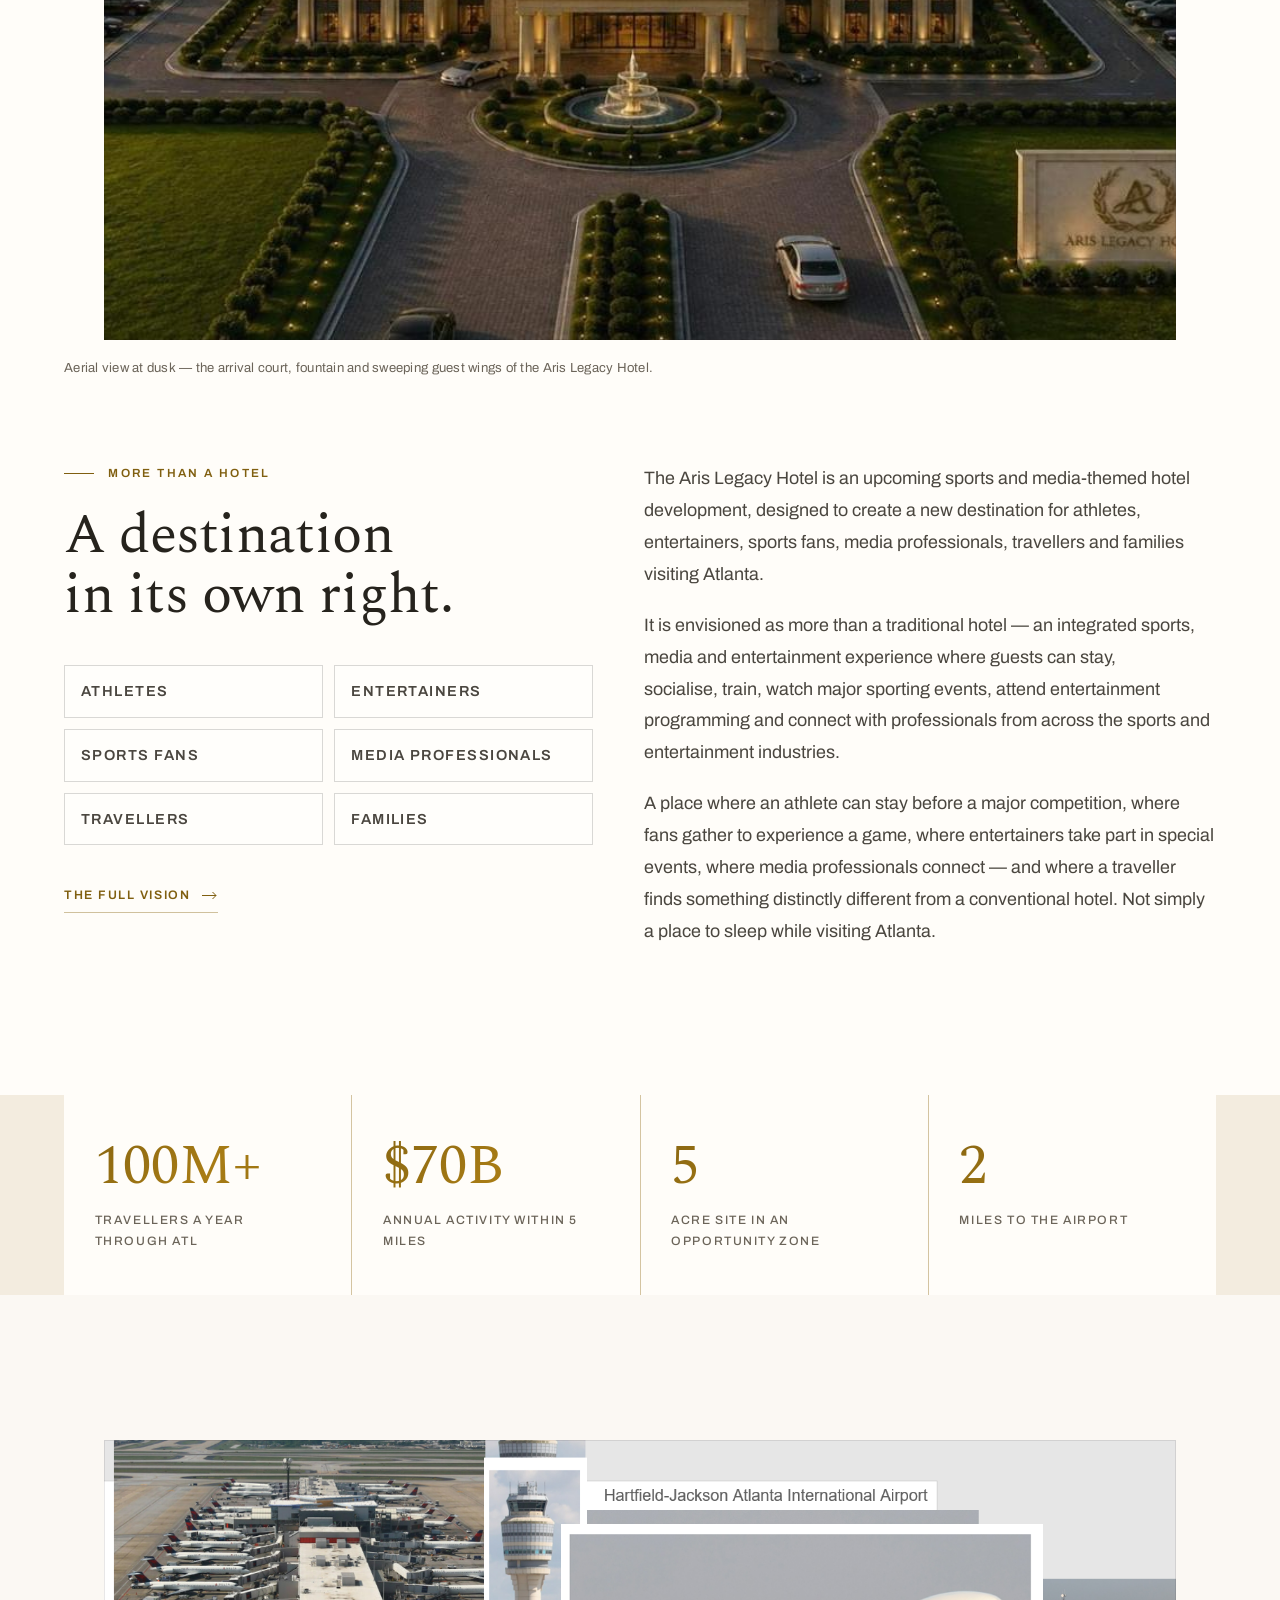
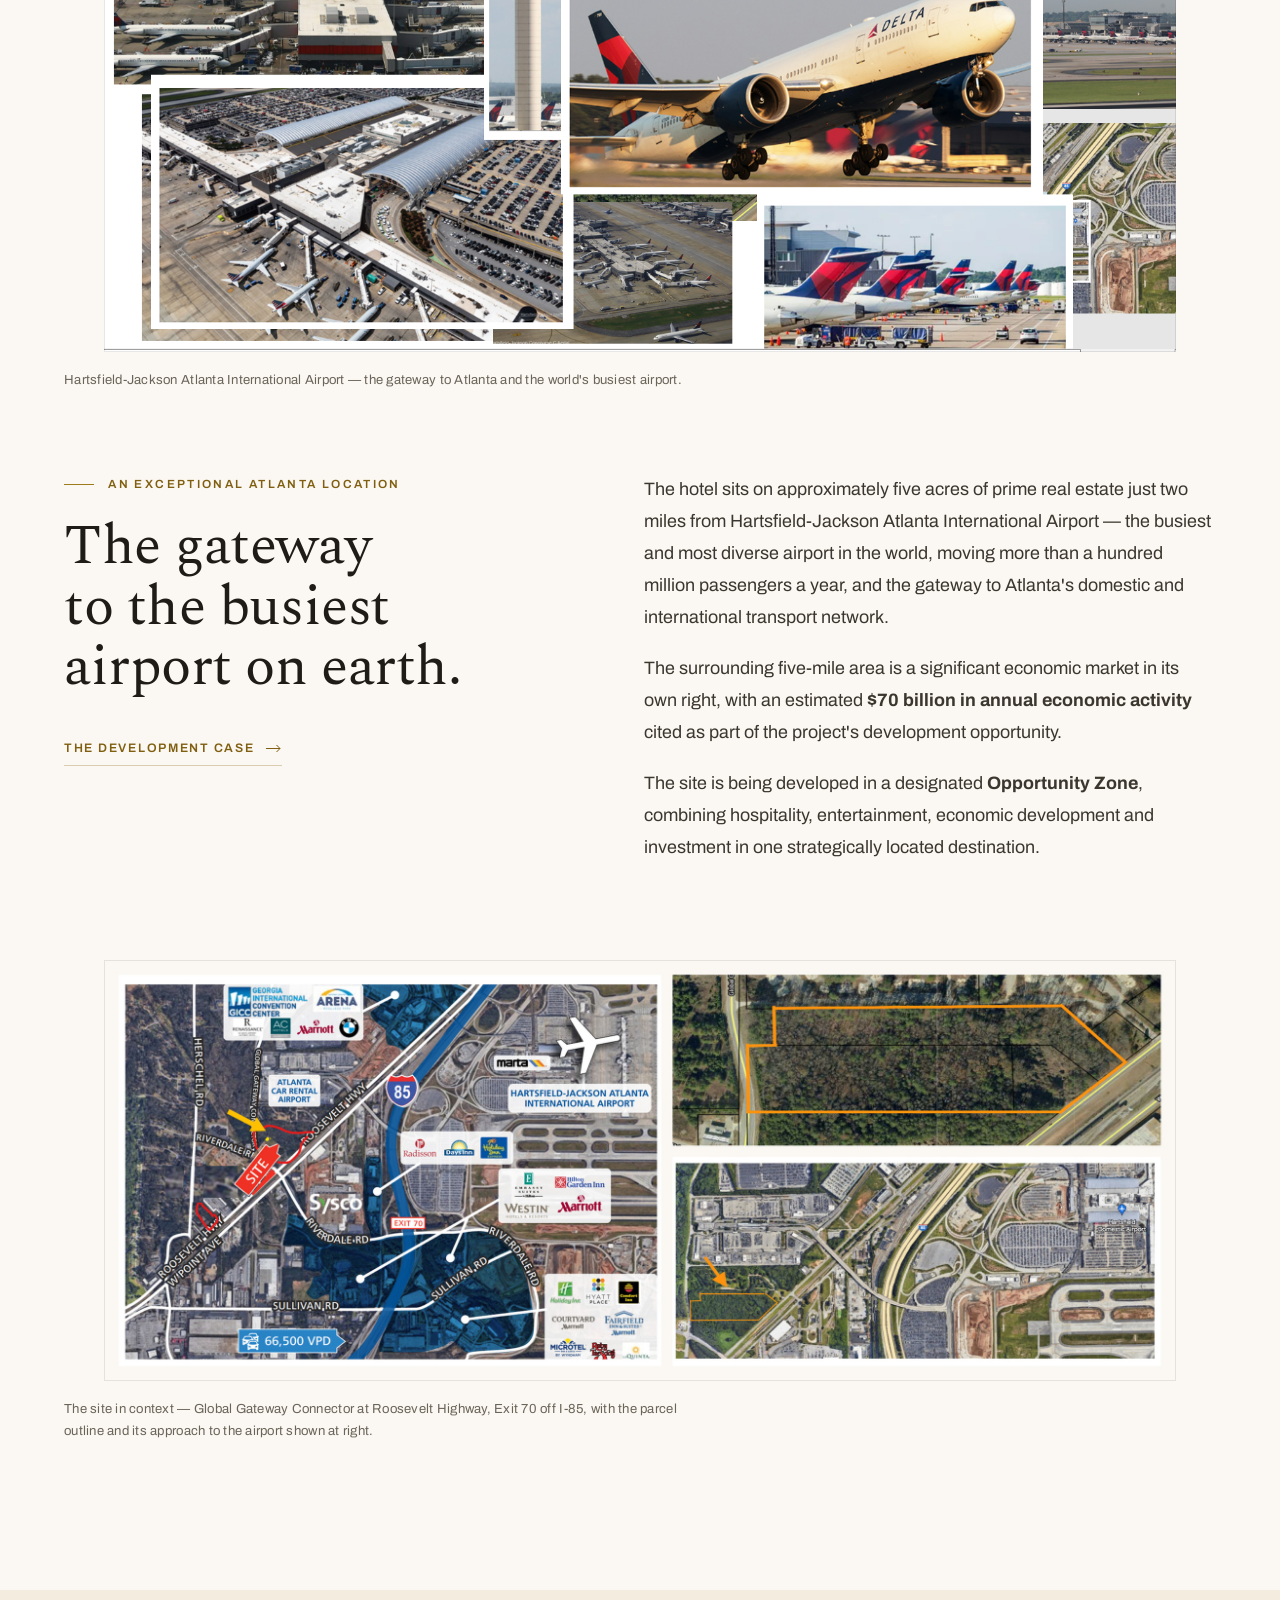
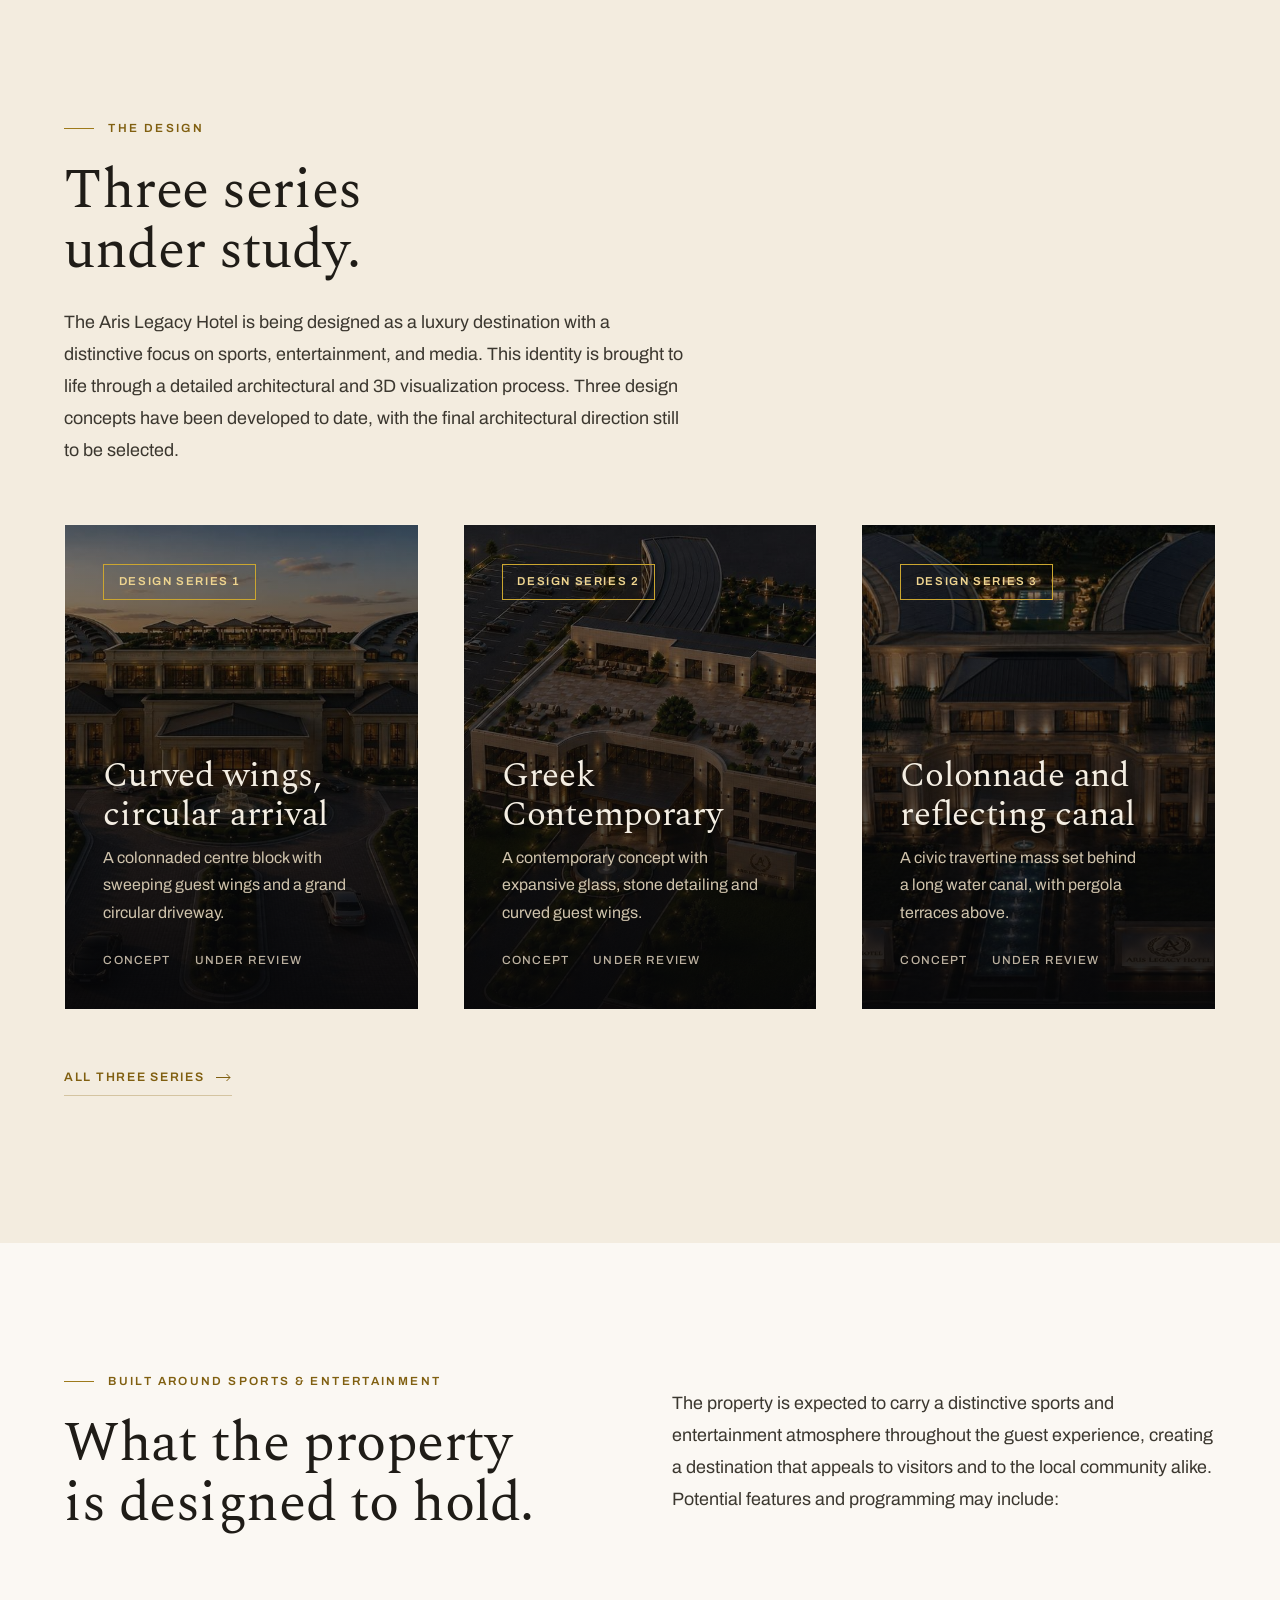
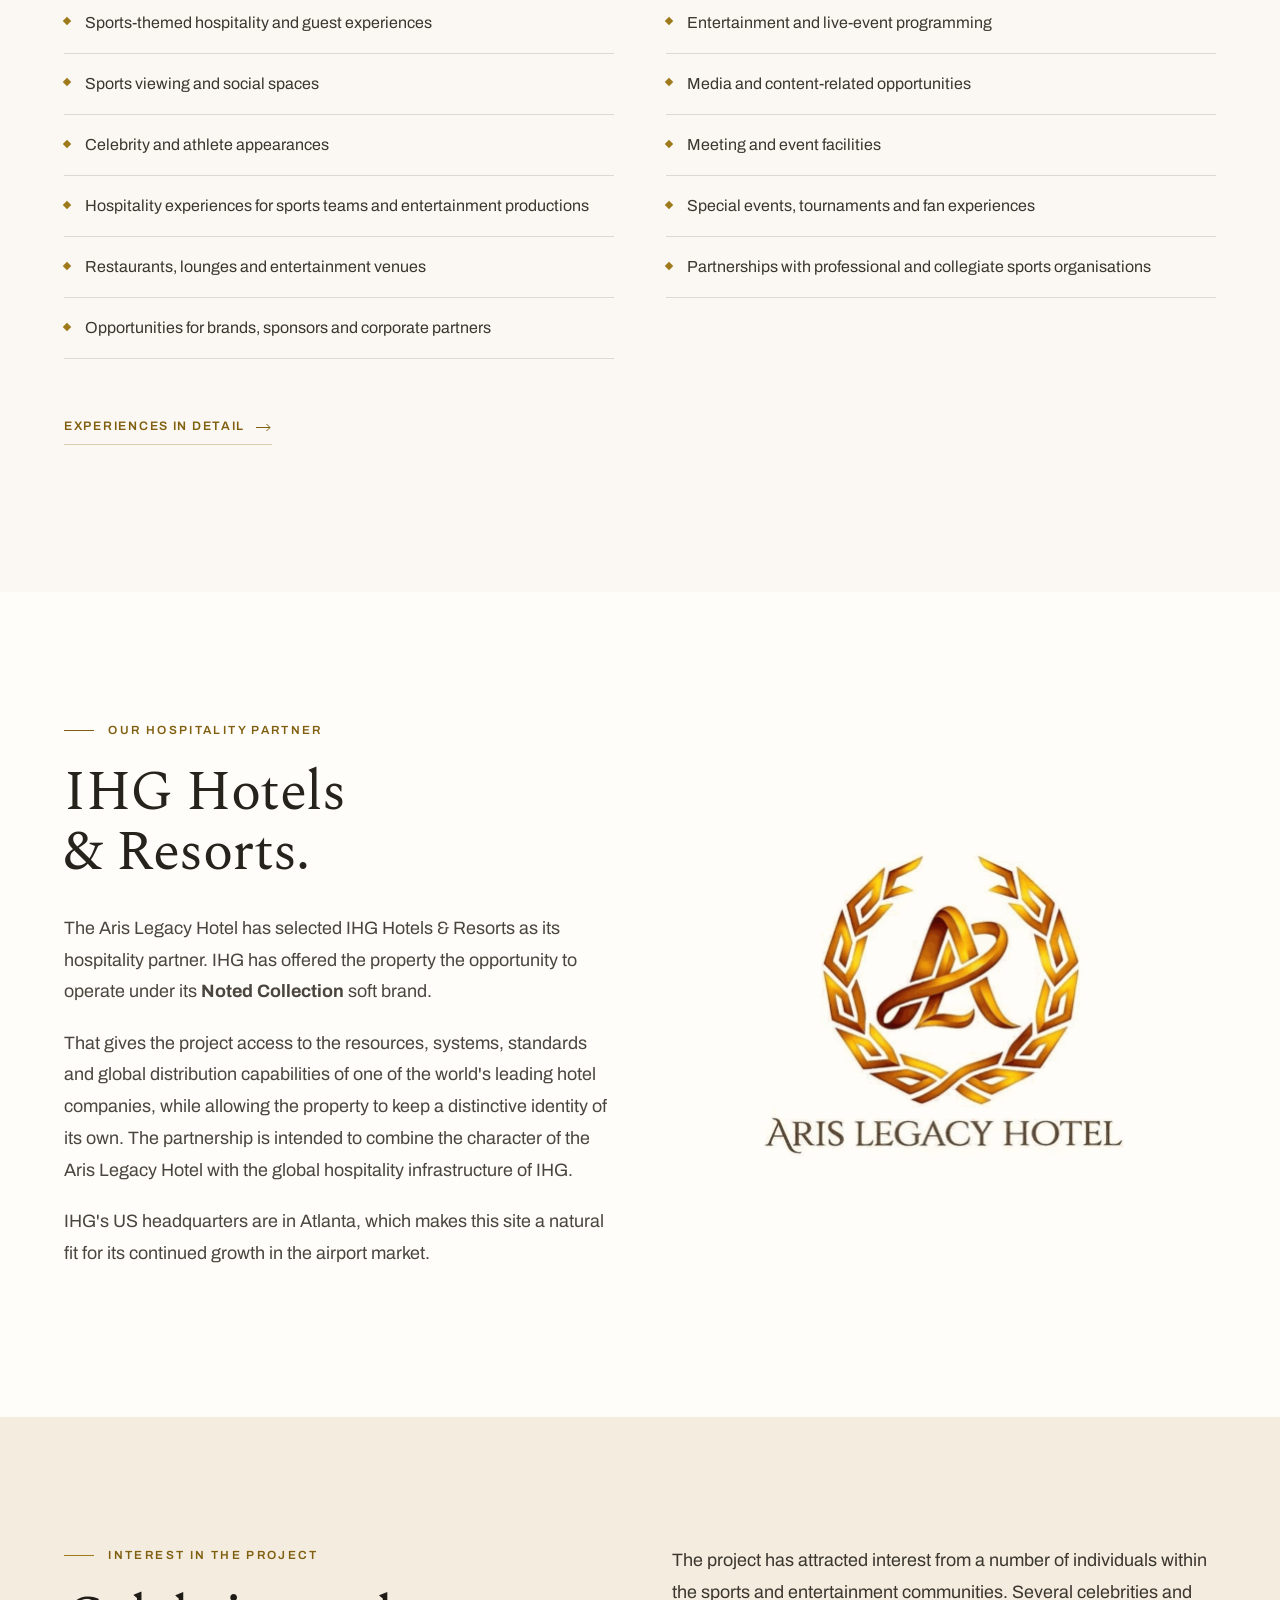
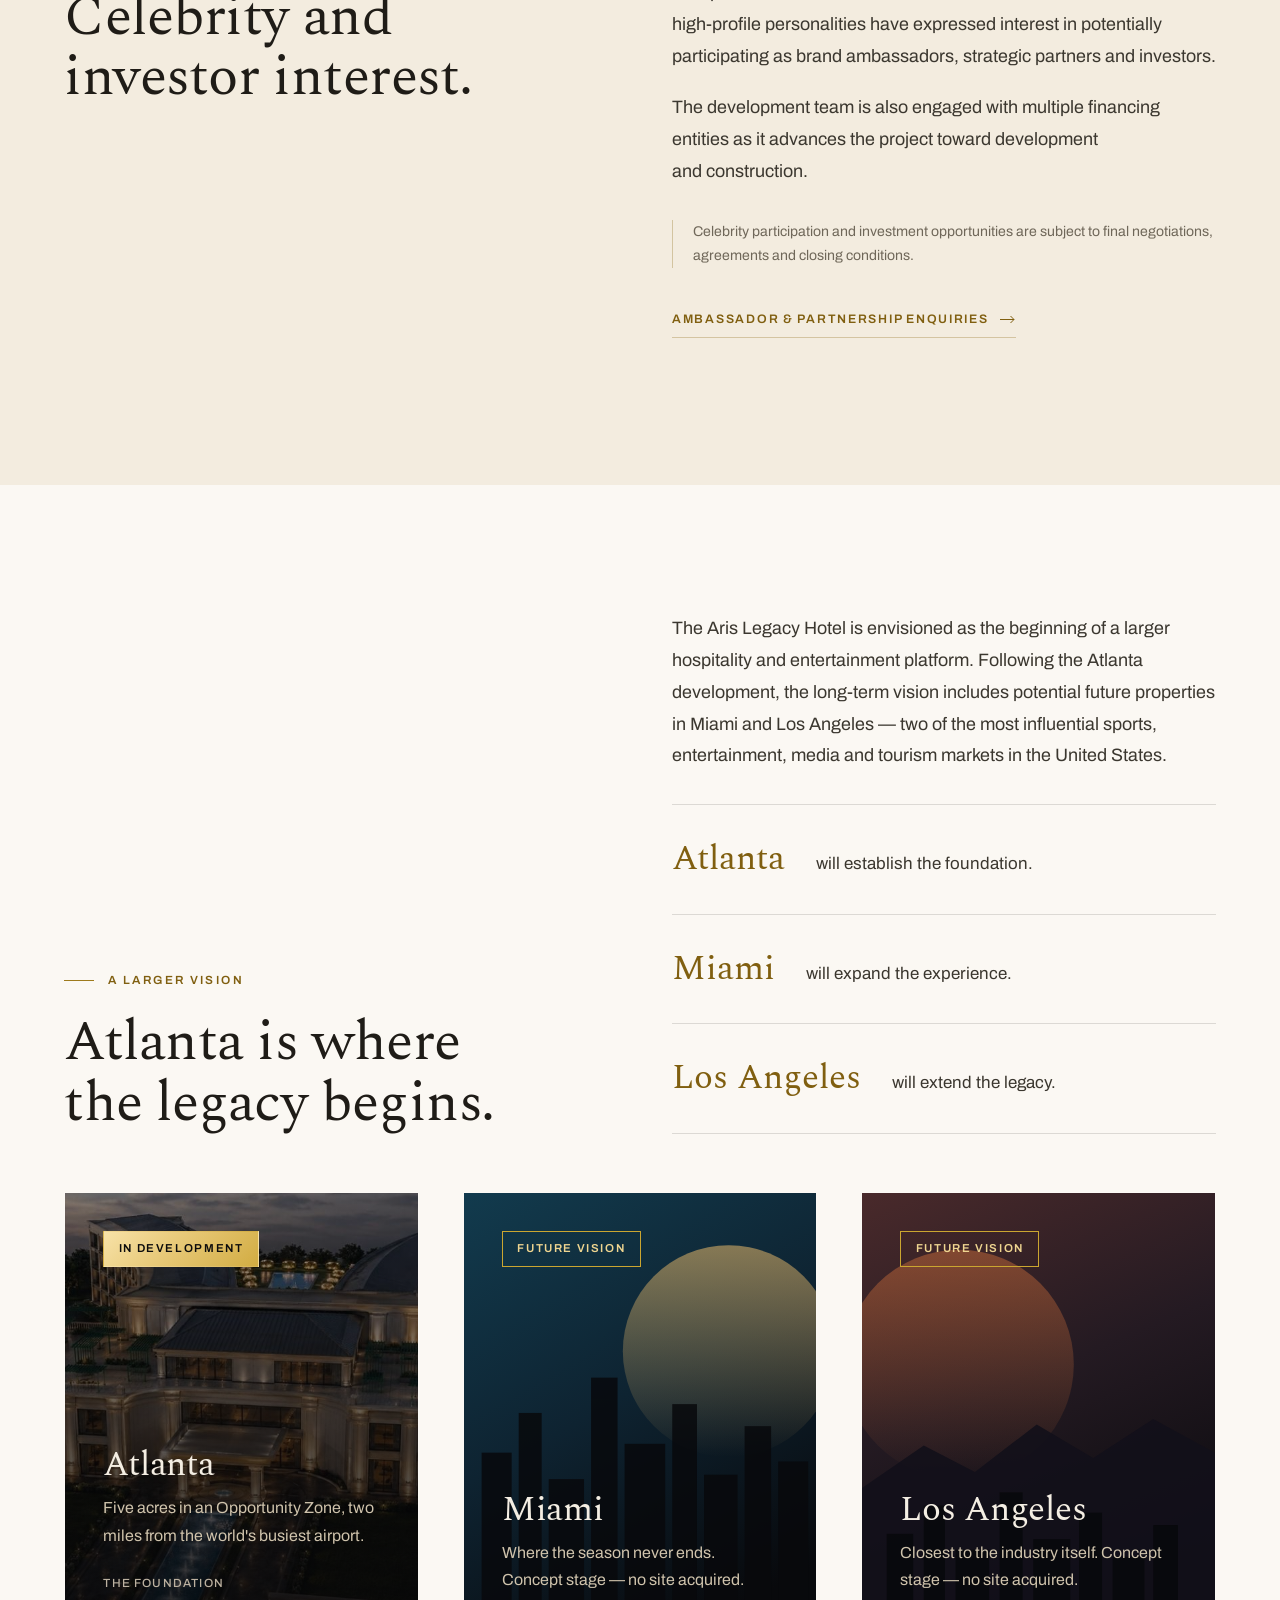
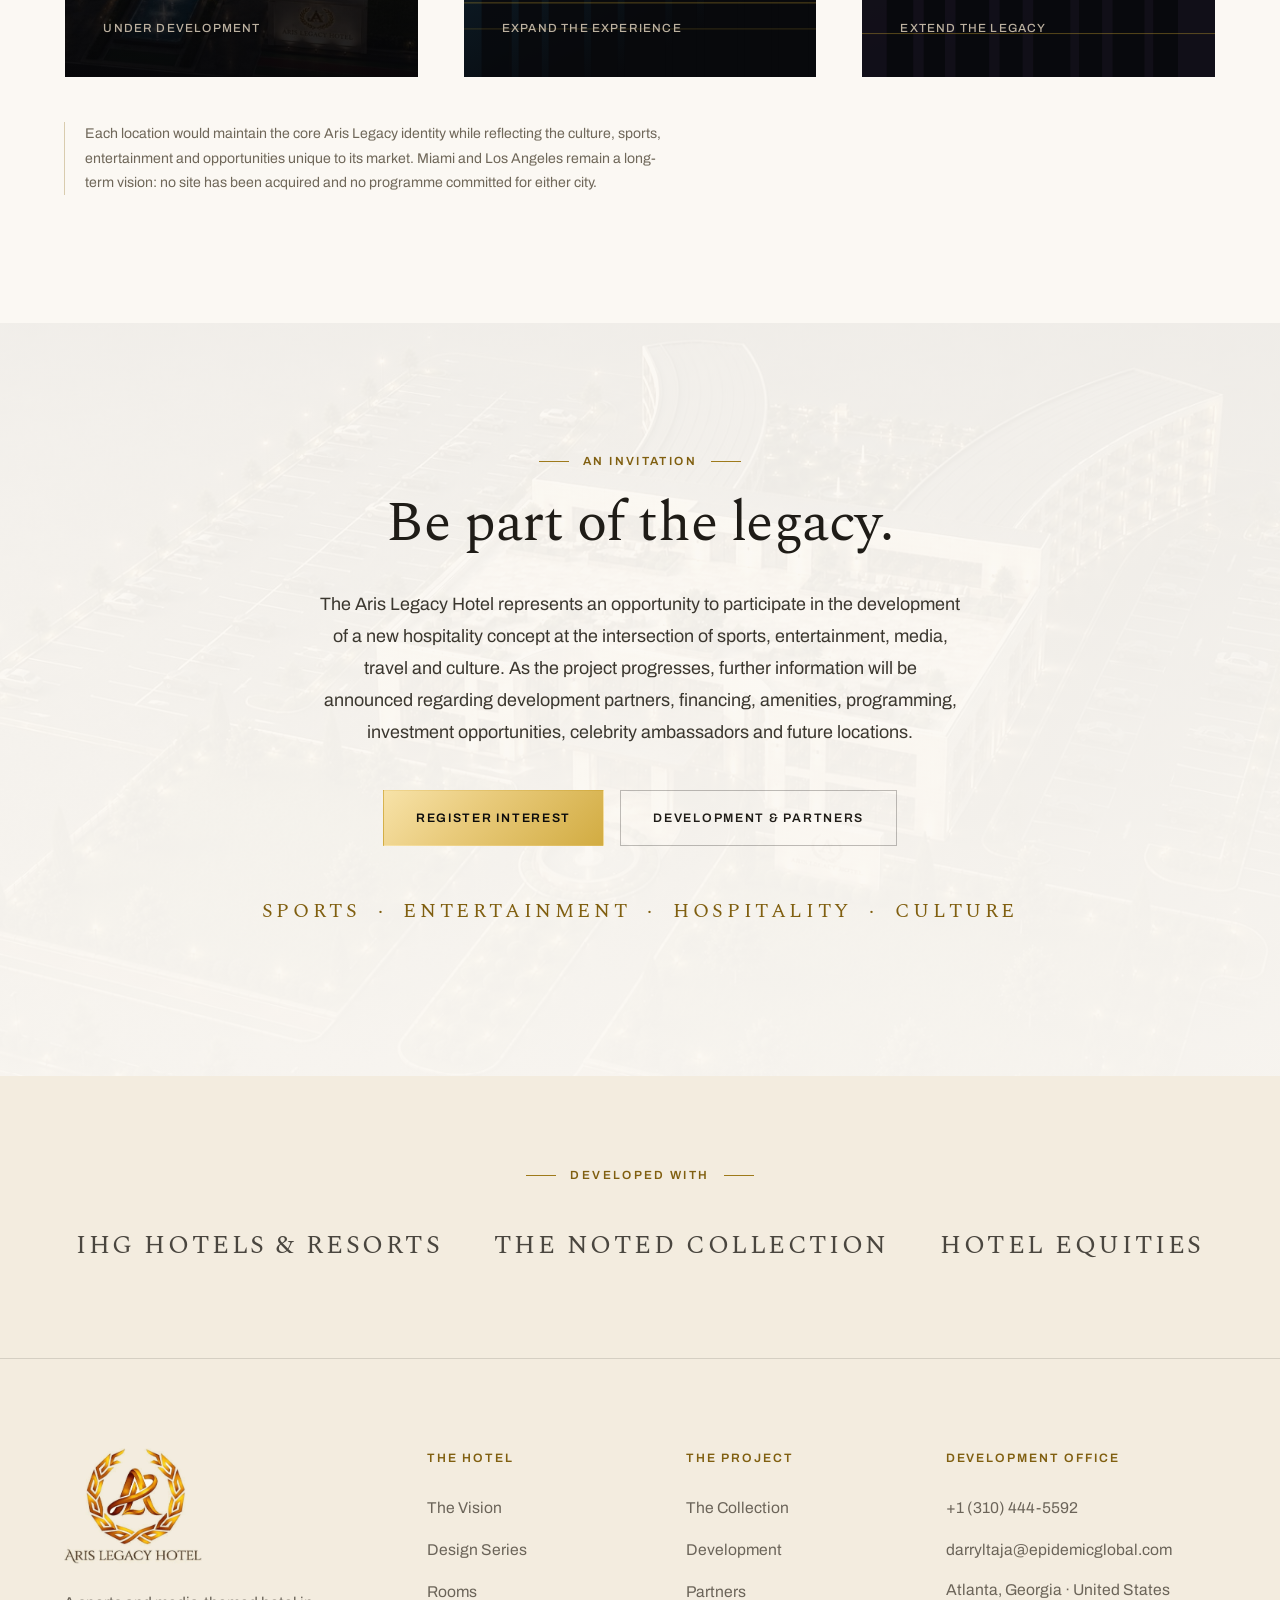
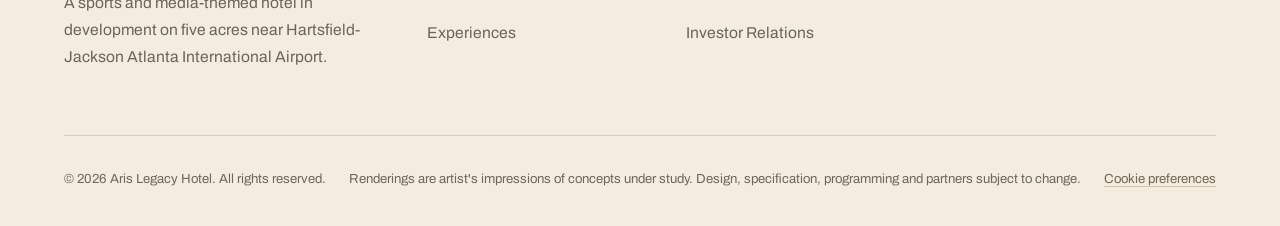
==== commit 8959896a: "Update airport and canal gallery imagery" ====
--- a/index.html
+++ b/index.html
@@ -145,12 +145,13 @@
 <!-- ============ THE LOCATION ============ -->
 <section class="pad">
   <div class="wrap">
-    <figure class="figure ratio-21x9 rv">
-      <img src="assets/img/s1-aerial-sunset.jpg" alt="The hotel and its five-acre site seen from the air at sunset" loading="lazy" decoding="async">
+    <figure class="figure plate rv" data-lb="assets/img/airport-collage.png"
+      data-cap="Hartsfield-Jackson Atlanta International Airport — the gateway to Atlanta and the world's busiest airport." aria-label="Open the Hartsfield-Jackson airport collage full size">
+      <img src="assets/img/airport-collage.png" alt="Collage of Hartsfield-Jackson Atlanta International Airport, including its terminals, control tower, Delta aircraft and runway network" loading="lazy" decoding="async">
     </figure>
     <p class="muted fig-cap rv rv-d1">
-      The five-acre site from the air at sunset — the arrival court, the guest wings and the
-      approach from Global Gateway Connector.
+      Hartsfield-Jackson Atlanta International Airport — the gateway to Atlanta and the world's
+      busiest airport.
     </p>
   </div>
 
@@ -230,7 +231,7 @@
       </a>
 
       <a class="city rv rv-d2" href="designs.html#series-3">
-        <div class="city-bg"><img src="assets/img/ds2-aerial-night.jpg" alt="Design Series 2 — a colonnade above a long reflecting canal forecourt" loading="lazy" decoding="async"></div>
+        <div class="city-bg"><img src="assets/img/canal-series-aerial-night.jpeg" alt="Design Series 2 — a colonnade above a long reflecting canal forecourt" loading="lazy" decoding="async"></div>
         <span class="badge">Design Series 3</span>
         <h3 class="d3">Colonnade and<br>reflecting canal</h3>
         <p>A civic travertine mass set behind a long water canal, with pergola terraces above.</p>
--- a/assets/css/style.css
+++ b/assets/css/style.css
@@ -689,7 +689,7 @@
 @media (max-width:460px){
   .hero-facts{grid-template-columns:minmax(0,1fr)}
 }
-@media (max-width:1100px){
+@media (max-width:1180px){
   .nav-links{display:none}
   .burger{display:flex}
   .nav-cta .btn{display:none}
@@ -895,6 +895,7 @@
    turns into two lines and the rule ends up orphaned above the words. */
 @media (max-width:620px){
   .eyebrow{font-size:.68rem;letter-spacing:.13em;gap:.7rem}
+  .room-phero-controls{top:16px;right:var(--gutter);bottom:auto}
 }
 
 /* The two hero calls sit side by side rather than stacked: two buttons of the
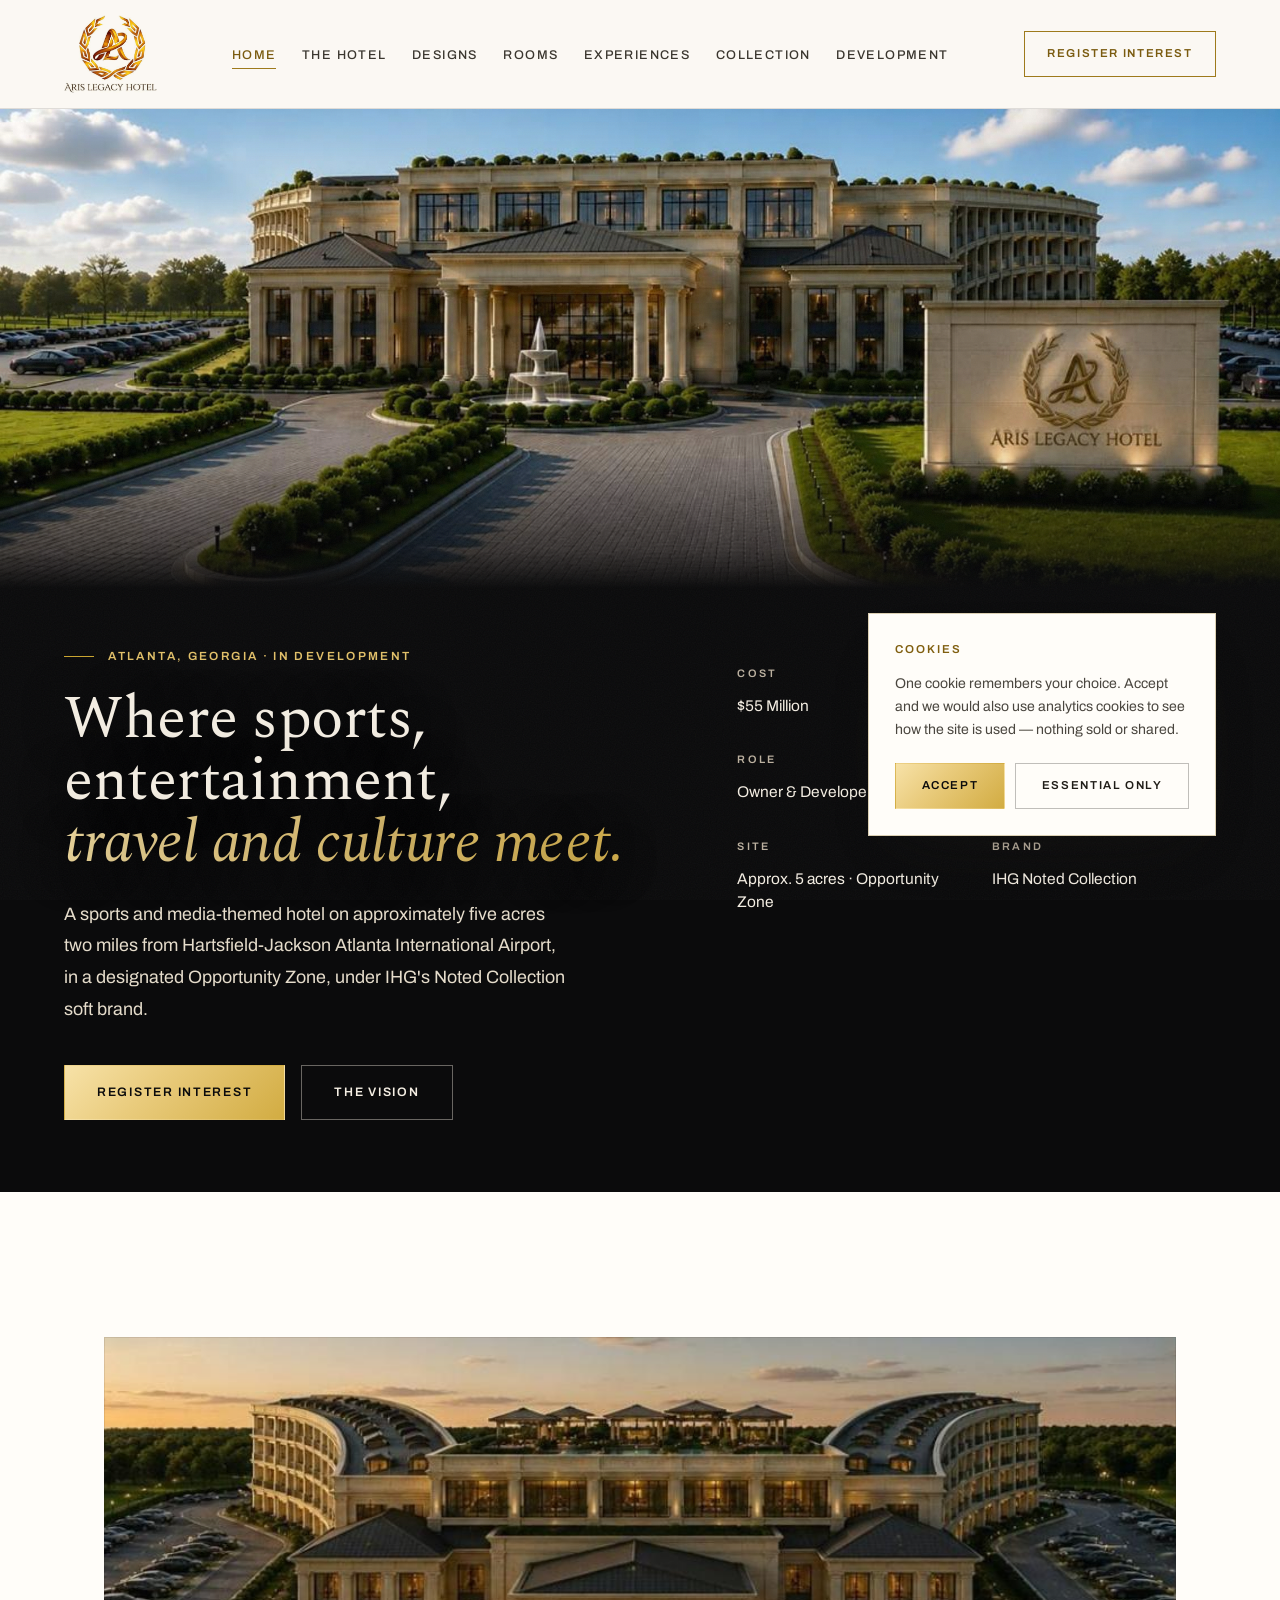
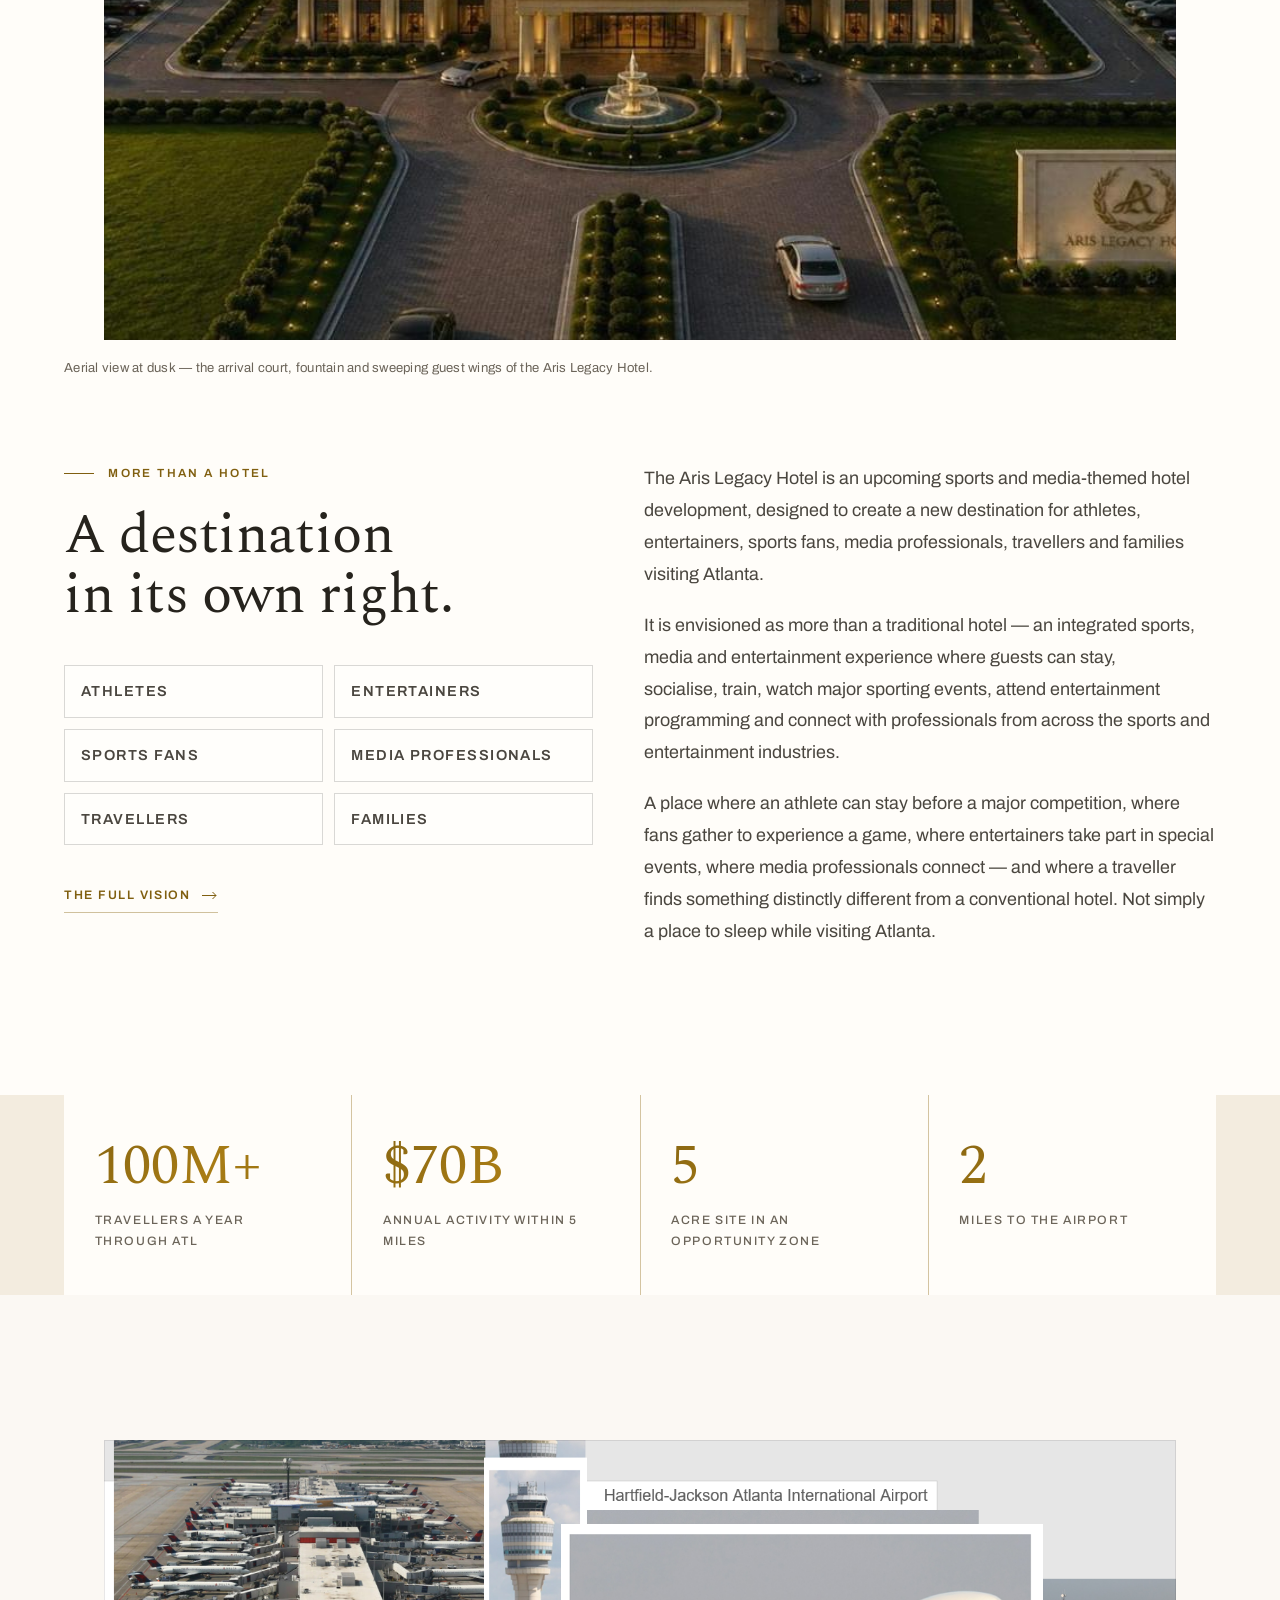
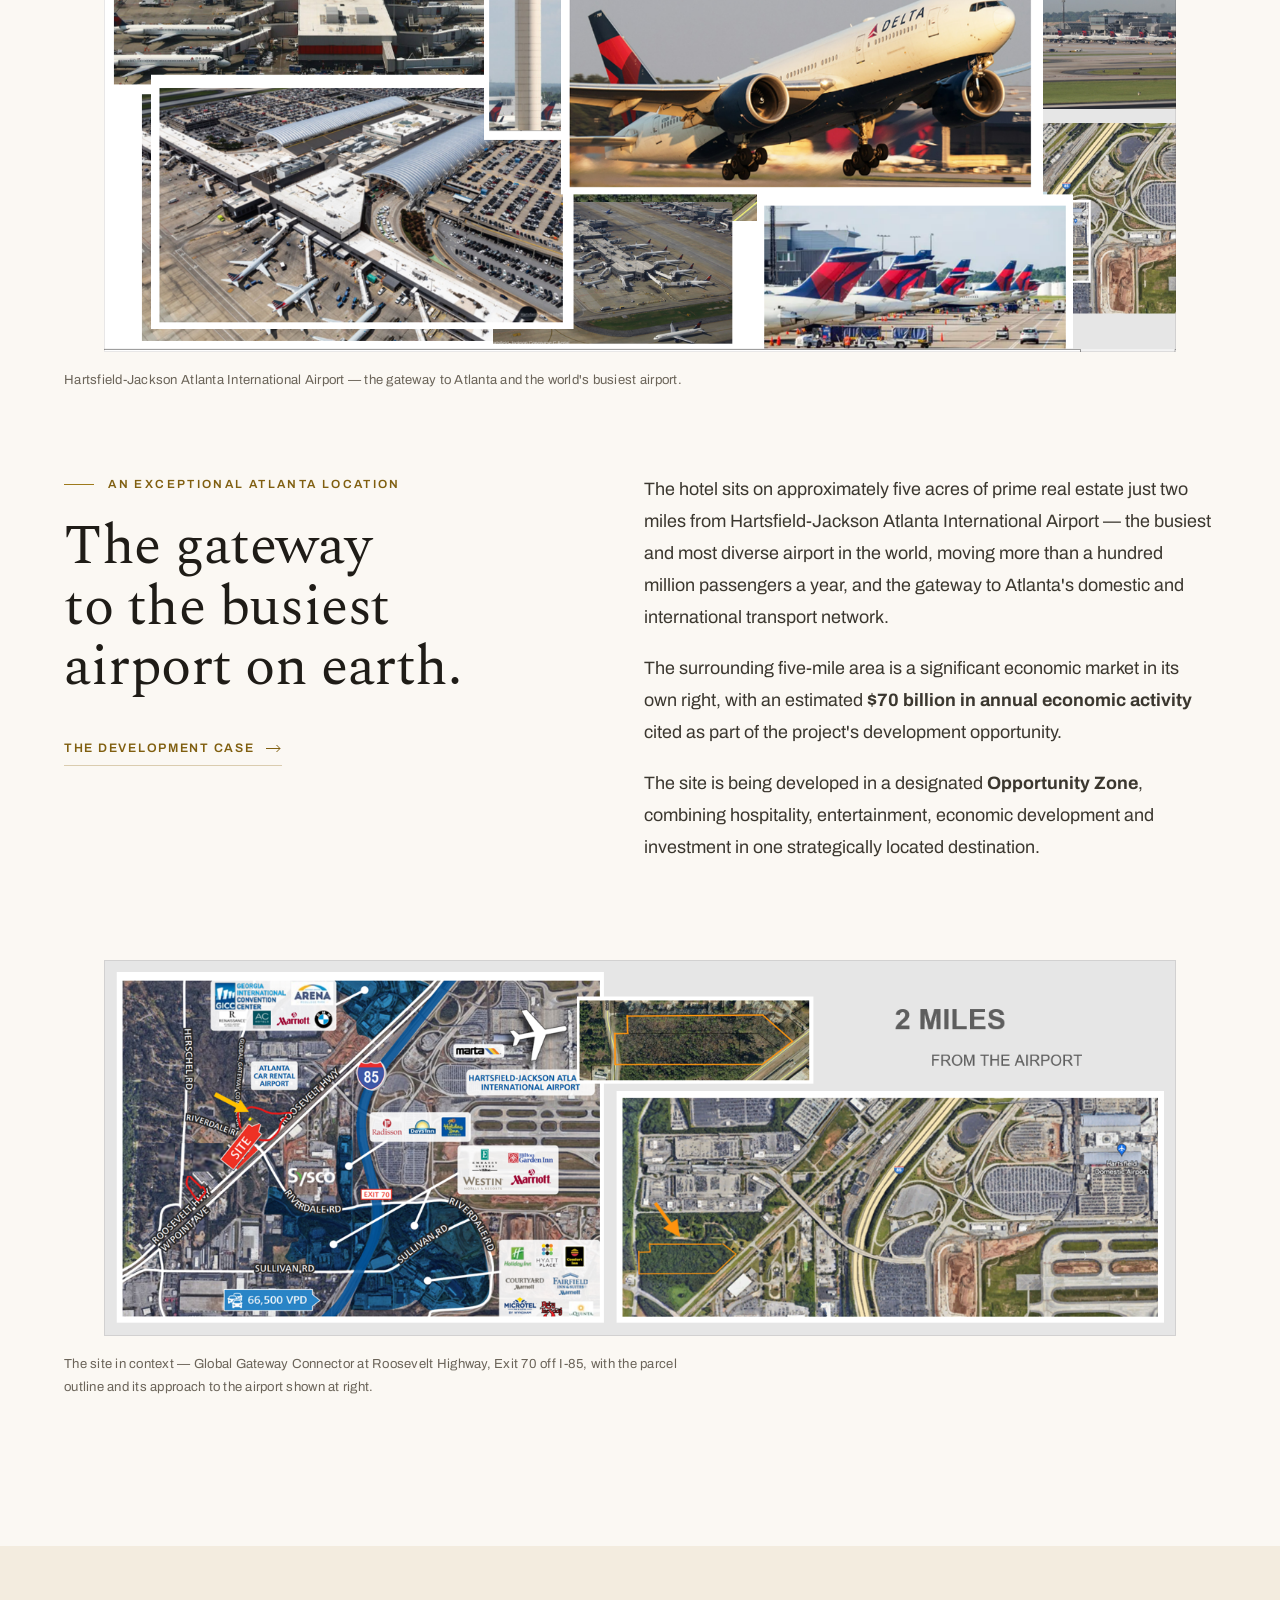
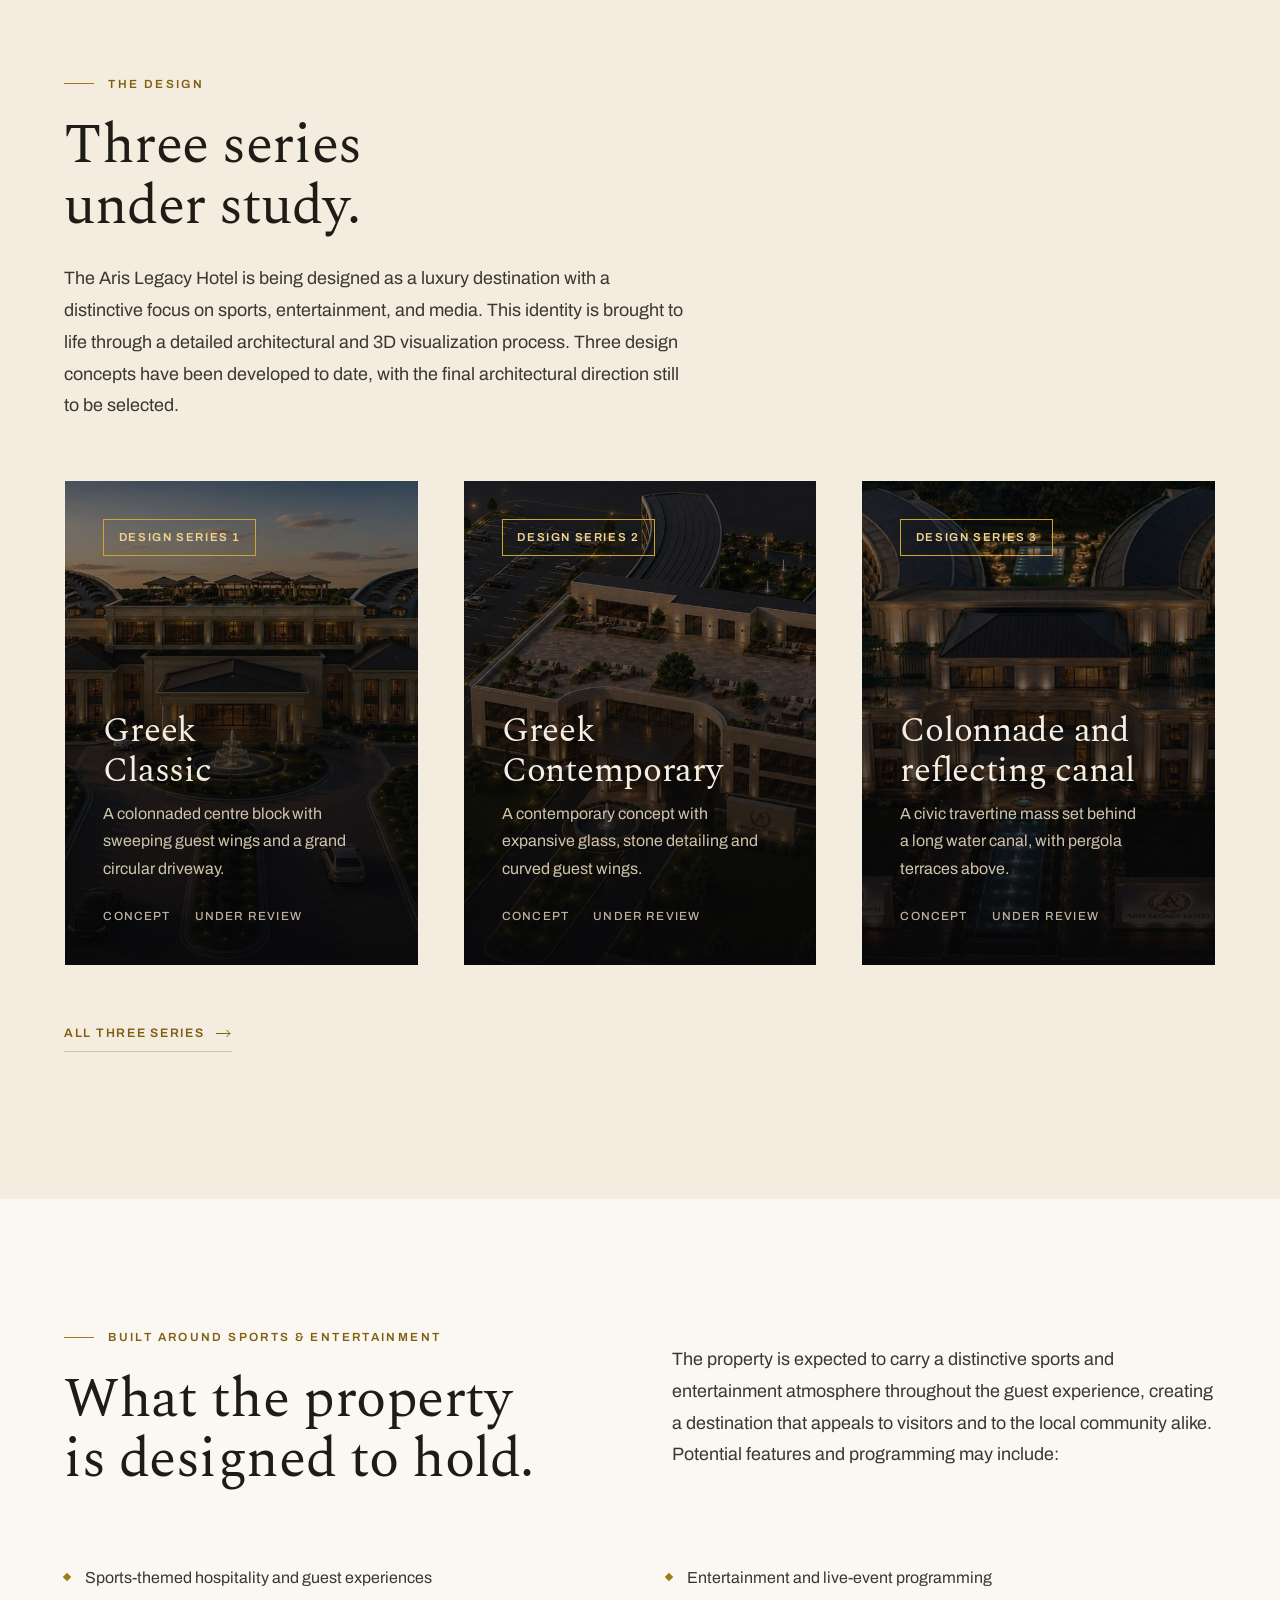
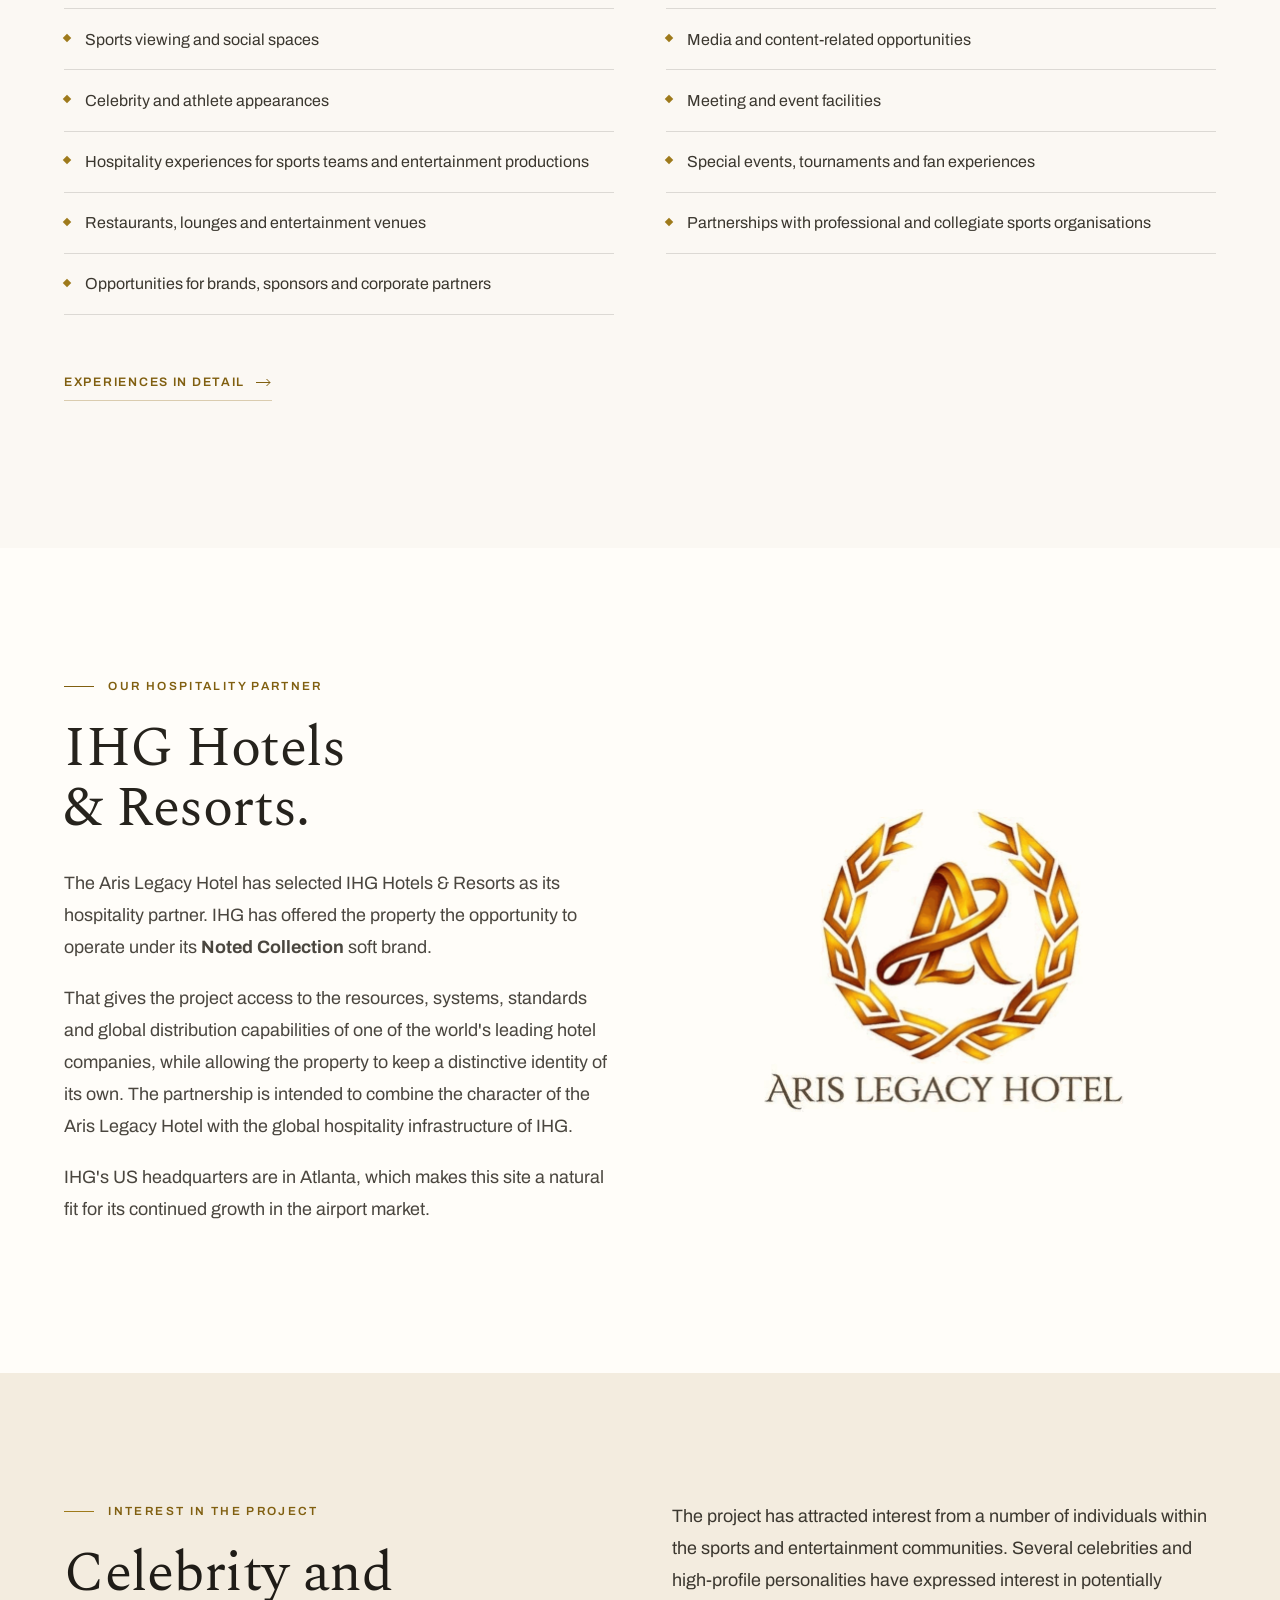
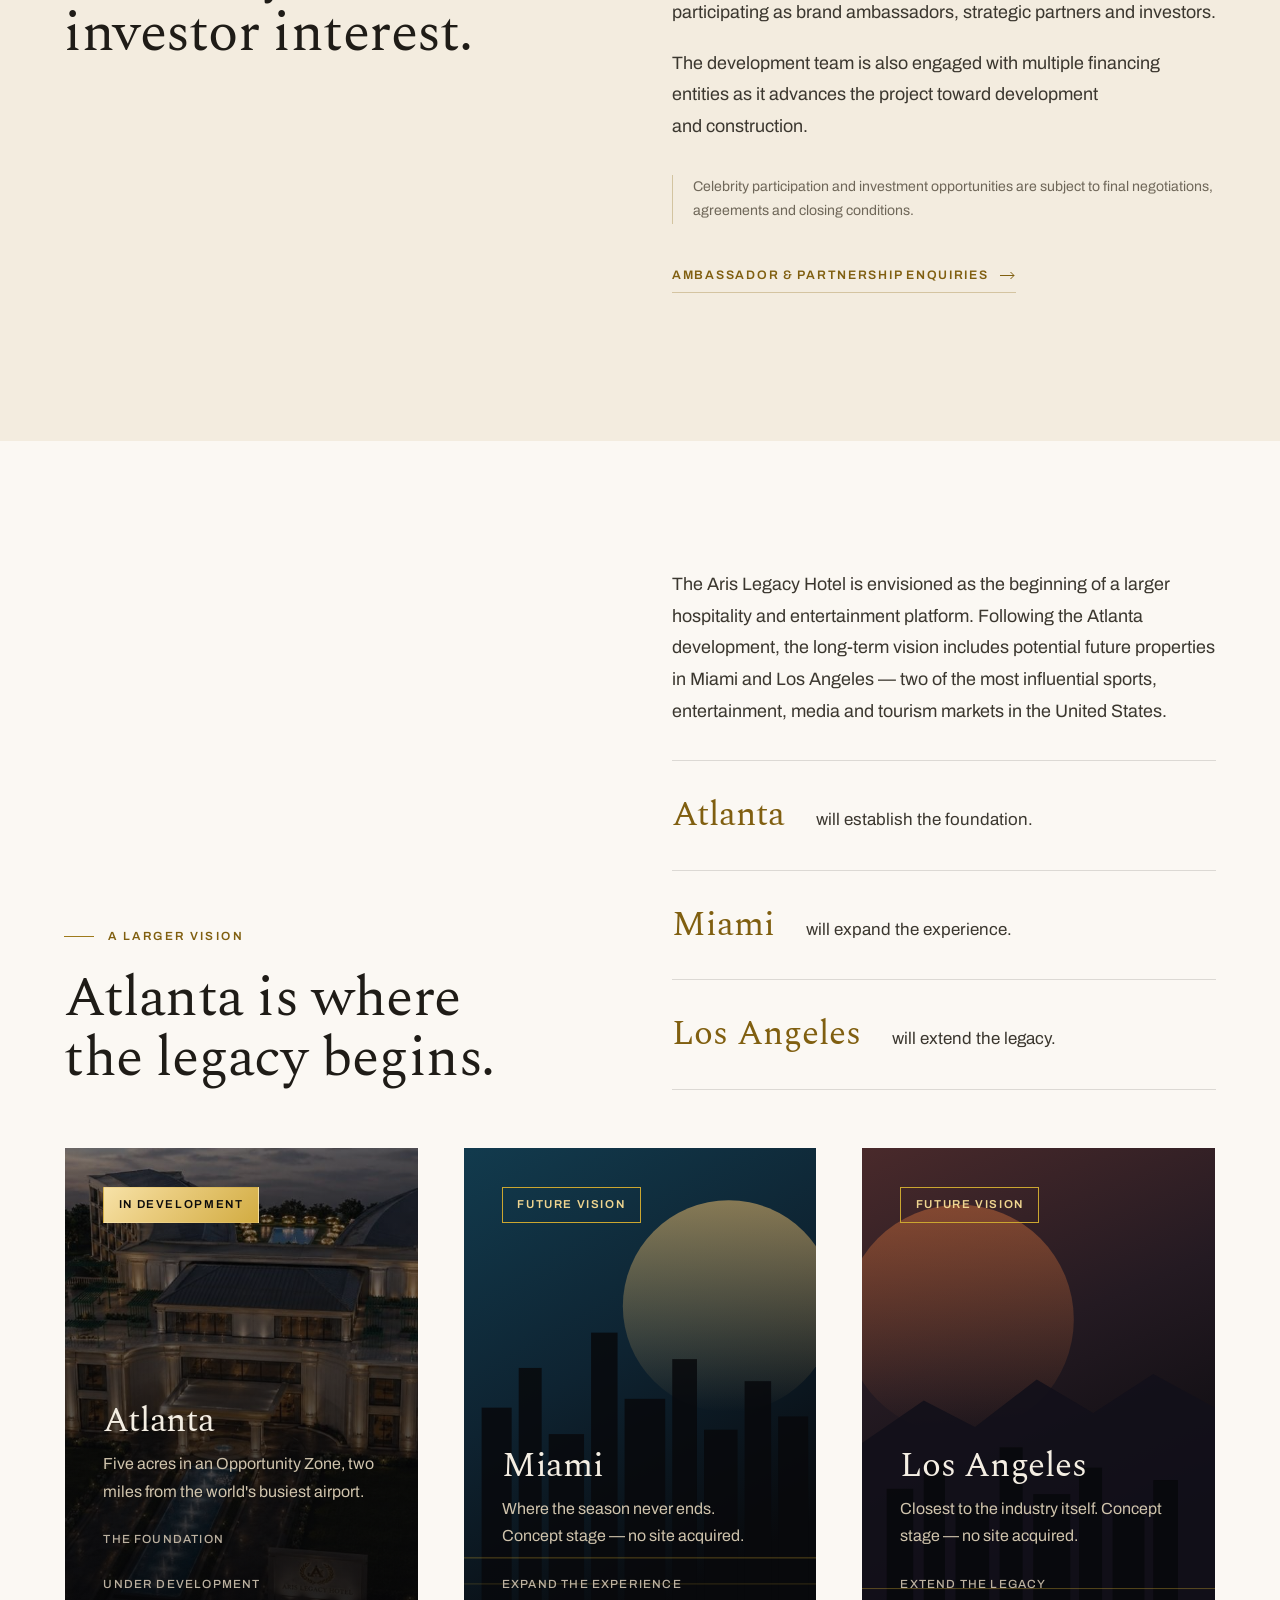
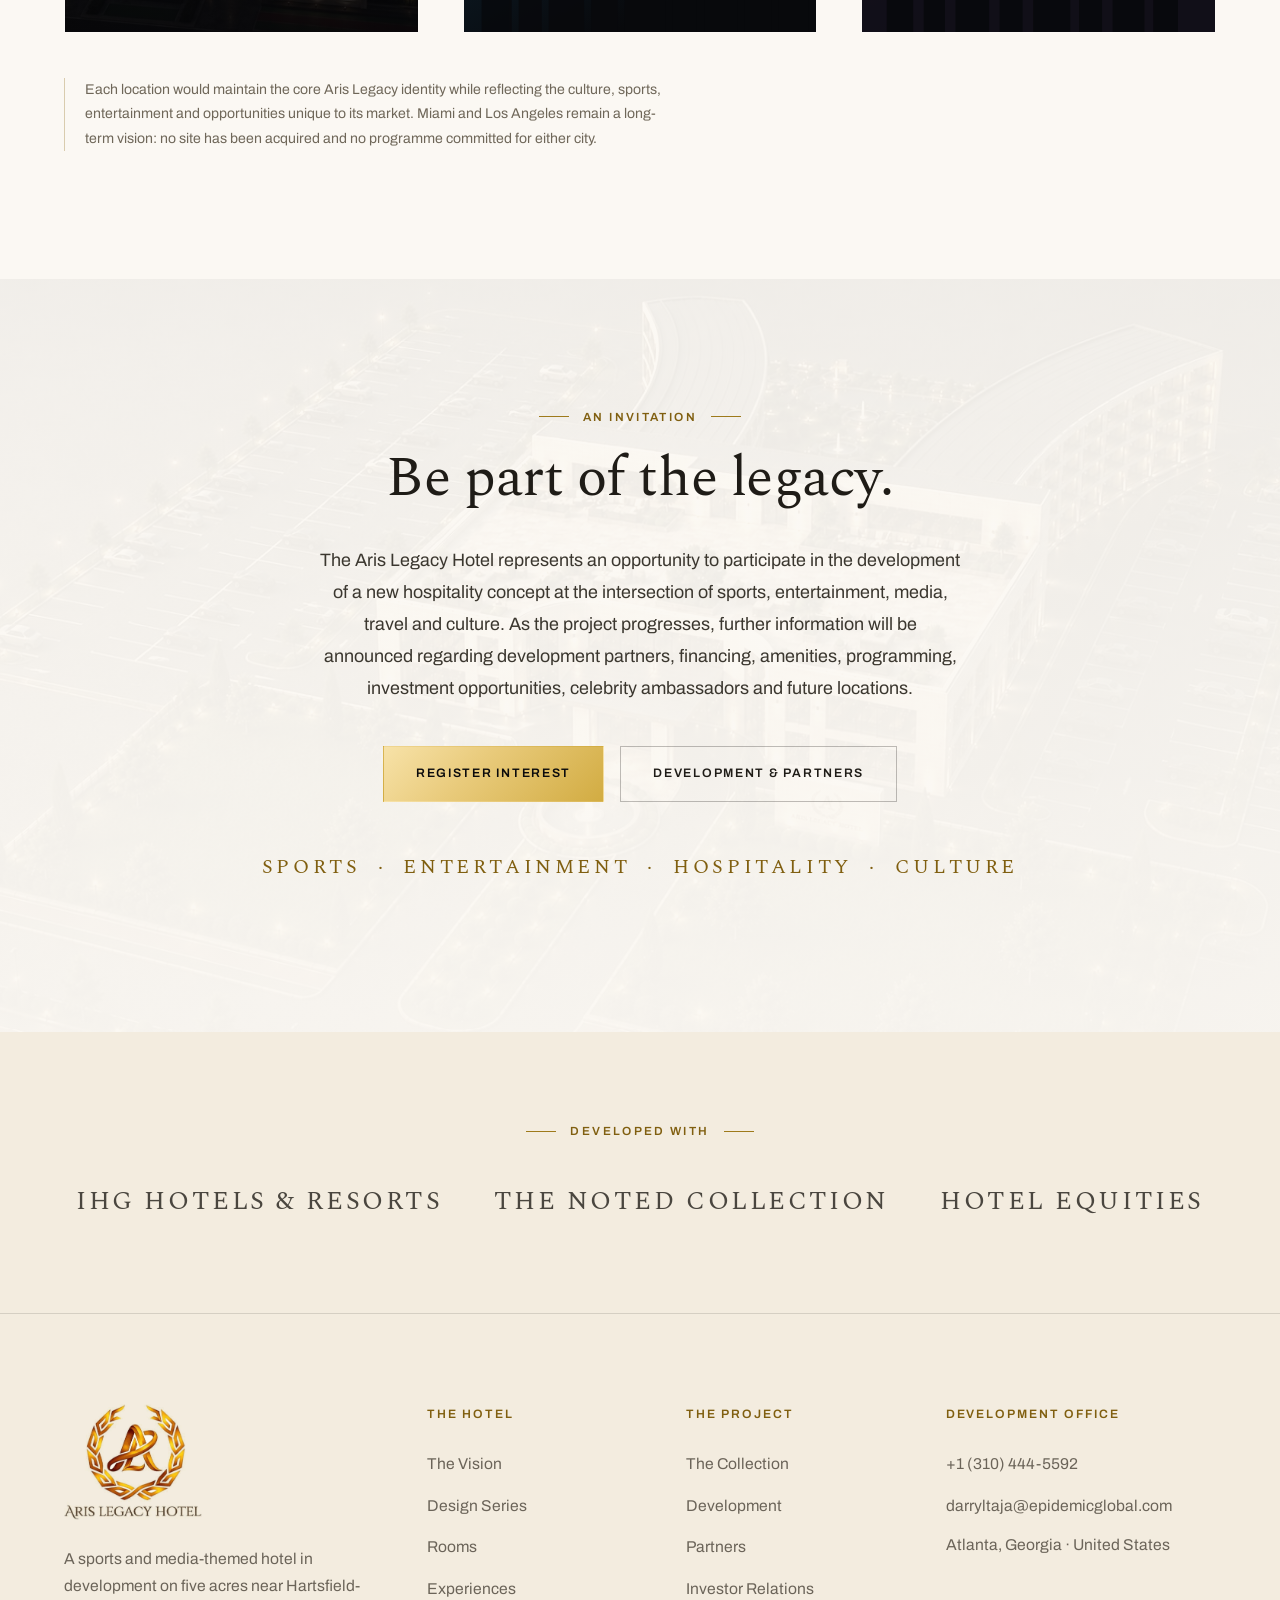
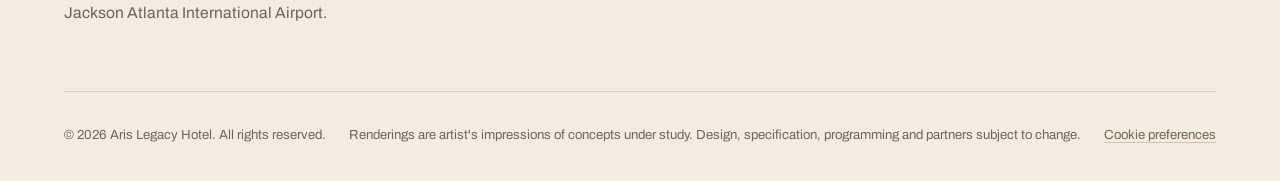
==== commit 1e332f1f: "Refine hotel content and imagery" ====
--- a/index.html
+++ b/index.html
@@ -188,9 +188,9 @@
   </div>
 
   <div class="wrap" style="margin-top:clamp(48px,6vw,90px)">
-    <figure class="figure plate rv" data-lb="assets/img/site-context-map.jpg"
+    <figure class="figure plate rv" data-lb="assets/img/site-context-2-miles.png"
       data-cap="The site in context — Global Gateway Connector at Roosevelt Highway, Exit 70 off I-85, two miles from Hartsfield-Jackson Atlanta International Airport." aria-label="Open the site context map full size">
-      <img src="assets/img/site-context-map.jpg" alt="Site context map: the five-acre site marked on Global Gateway Connector beside Roosevelt Highway and Interstate 85, two miles from Hartsfield-Jackson Atlanta International Airport, with the Georgia International Convention Center, the Atlanta car rental centre, MARTA and the surrounding hotel cluster shown; insets give the parcel outline and an aerial view towards the airport" loading="lazy" decoding="async">
+      <img src="assets/img/site-context-2-miles.png" alt="Site context collage showing the five-acre site beside Roosevelt Highway and Interstate 85, marked as two miles from Hartsfield-Jackson Atlanta International Airport" loading="lazy" decoding="async">
     </figure>
     <p class="muted fig-cap rv rv-d1">
       The site in context — Global Gateway Connector at Roosevelt Highway, Exit 70 off I-85,
@@ -217,7 +217,7 @@
       <a class="city rv" href="designs.html#series-1">
         <div class="city-bg"><img src="assets/img/ds1-aerial-sunset.jpg" alt="Design Series 1 — a colonnaded mass with curved guest wings and a circular arrival drive" loading="lazy" decoding="async"></div>
         <span class="badge">Design Series 1</span>
-        <h3 class="d3">Curved wings,<br>circular arrival</h3>
+        <h3 class="d3">Greek<br>Classic</h3>
         <p>A colonnaded centre block with sweeping guest wings and a grand circular driveway.</p>
         <div class="city-meta"><span>Concept</span><span>Under review</span></div>
       </a>
--- a/assets/css/style.css
+++ b/assets/css/style.css
@@ -394,6 +394,7 @@
 .figure::after{content:"";position:absolute;inset:0;pointer-events:none;box-shadow:inset 0 0 0 1px rgba(31,28,23,.10)}
 .figure img{width:100%;height:100%;object-fit:cover;transition:transform 1.5s var(--ease)}
 .figure:hover img{transform:scale(1.05)}
+.figure.static-media:hover img{transform:none}
 .figure figcaption{
   position:absolute;left:0;right:0;bottom:0;padding:1.6rem 1.5rem 1.35rem;z-index:1;
   background:linear-gradient(transparent,rgba(6,6,8,.9) 55%);
@@ -496,7 +497,11 @@
 
 /* ---------- Room list ---------- */
 .room{display:grid;grid-template-columns:1.05fr .95fr;gap:clamp(26px,4vw,70px);align-items:center;padding-block:clamp(42px,5vw,76px);border-top:1px solid var(--line-soft)}
+.room:nth-child(even){grid-template-columns:.95fr 1.05fr}
 .room:nth-child(even) .room-media{order:2}
+.room-heading{font-size:clamp(1.4rem,2.05vw,1.85rem);line-height:1.15}
+.room-heading .room-name{display:block;white-space:nowrap}
+.room-heading .room-subtitle{display:block;margin-top:.42rem;font-family:var(--font-ui);font-size:clamp(.7rem,.9vw,.84rem);font-weight:600;letter-spacing:.15em;line-height:1.35;text-transform:uppercase;color:var(--gold-300)}
 .room-meta{display:flex;flex-wrap:wrap;gap:.55rem .9rem;margin:1.5rem 0 1.7rem;list-style:none;padding:0}
 .room-meta li{font-size:.76rem;font-weight:500;letter-spacing:.08em;text-transform:uppercase;color:var(--stone-300);border:1px solid var(--line-soft);padding:.46rem .85rem}
 .stone .room{border-color:rgba(20,20,18,.13)}
@@ -706,6 +711,9 @@
   .scroll-cue{display:none}
   .count{grid-template-columns:repeat(2,1fr)}
 }
+@media (max-width:420px){
+  .room-heading .room-name{white-space:normal}
+}
 @media (max-width:560px){
   body{font-size:16px}
   .foot-grid{grid-template-columns:1fr}
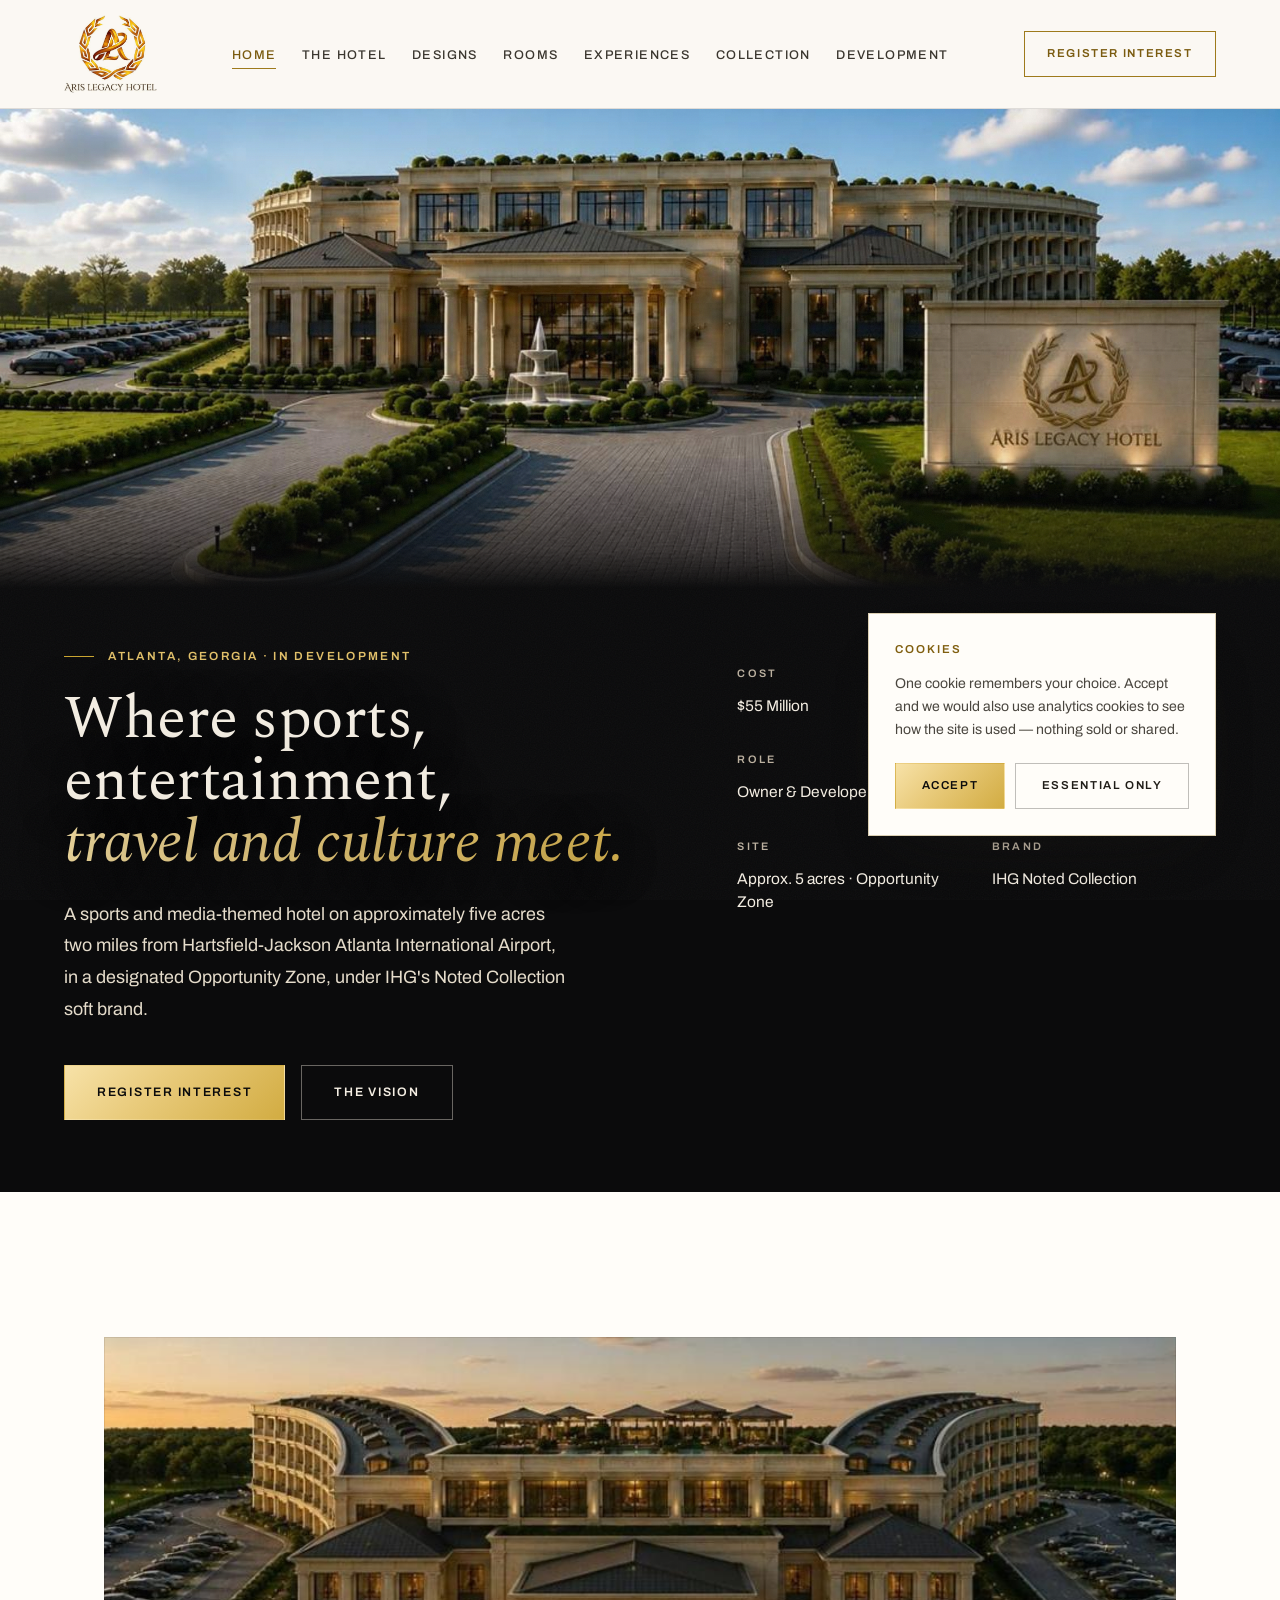
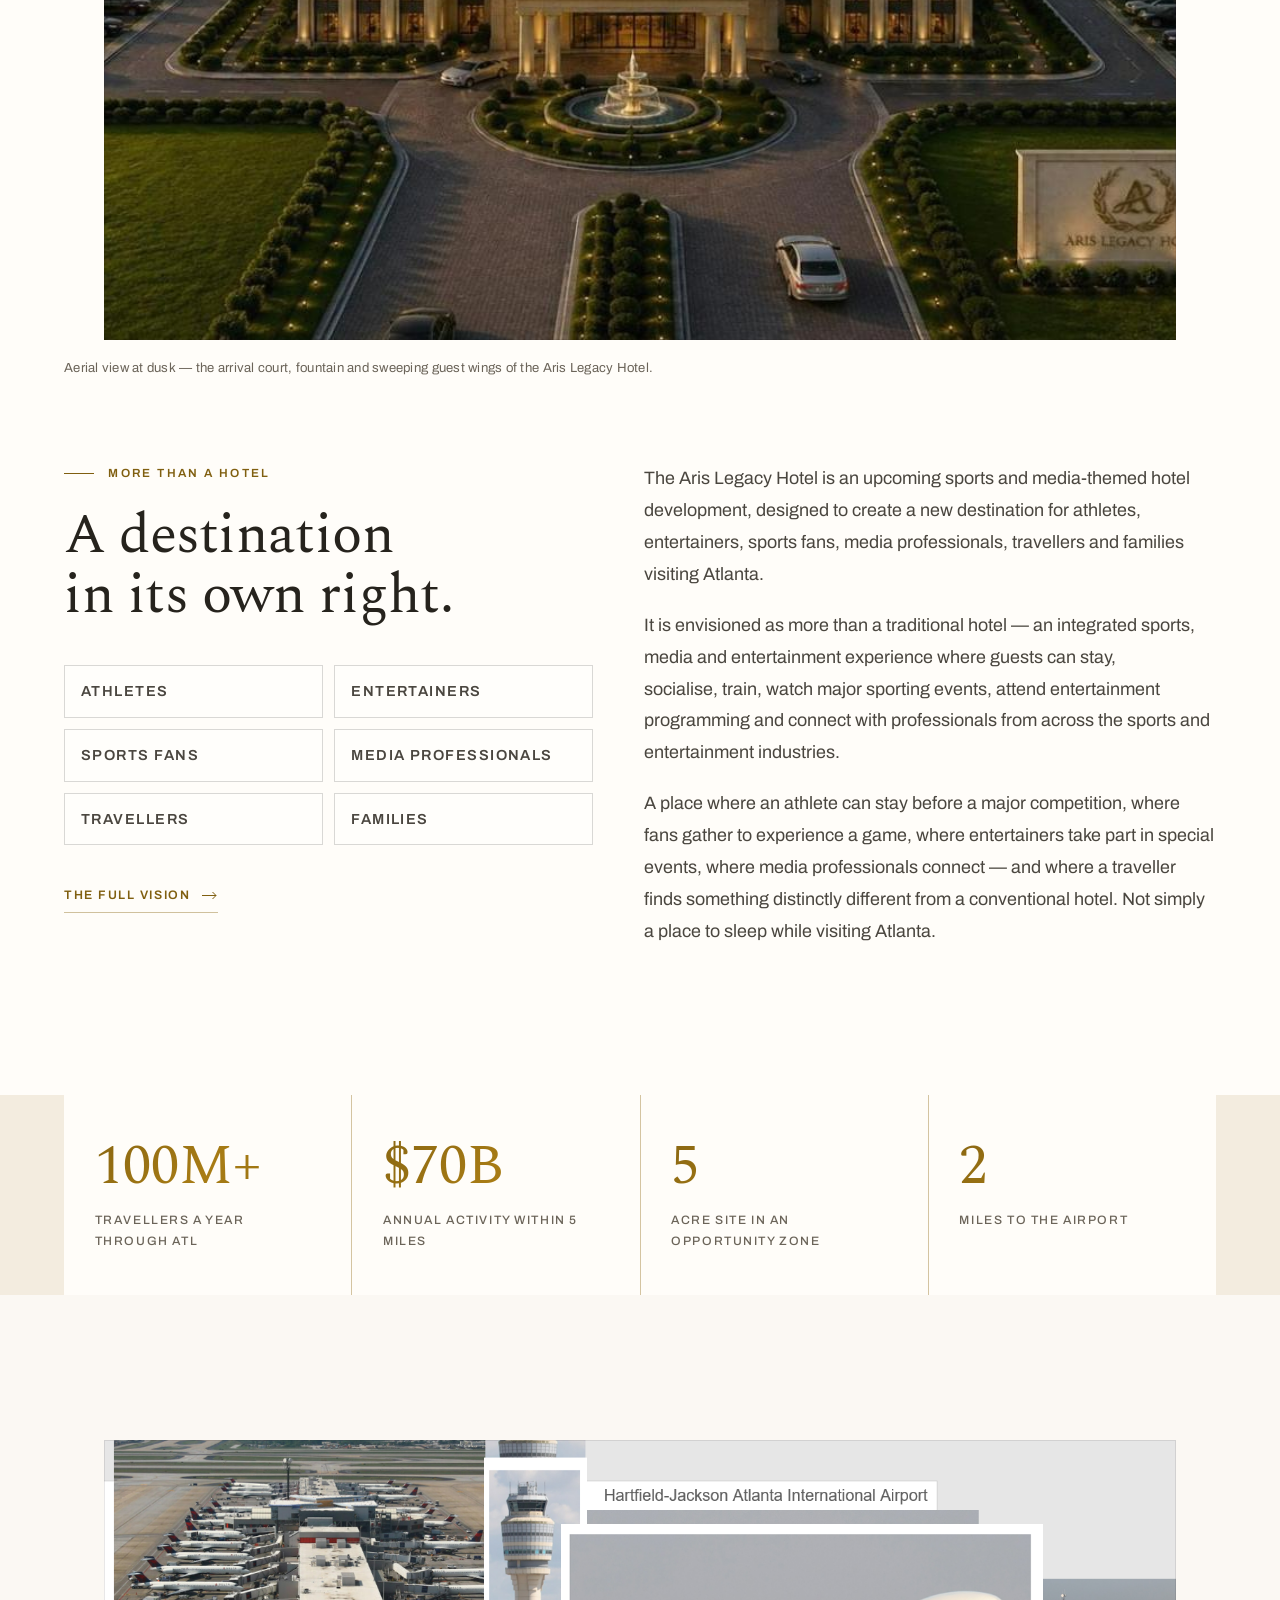
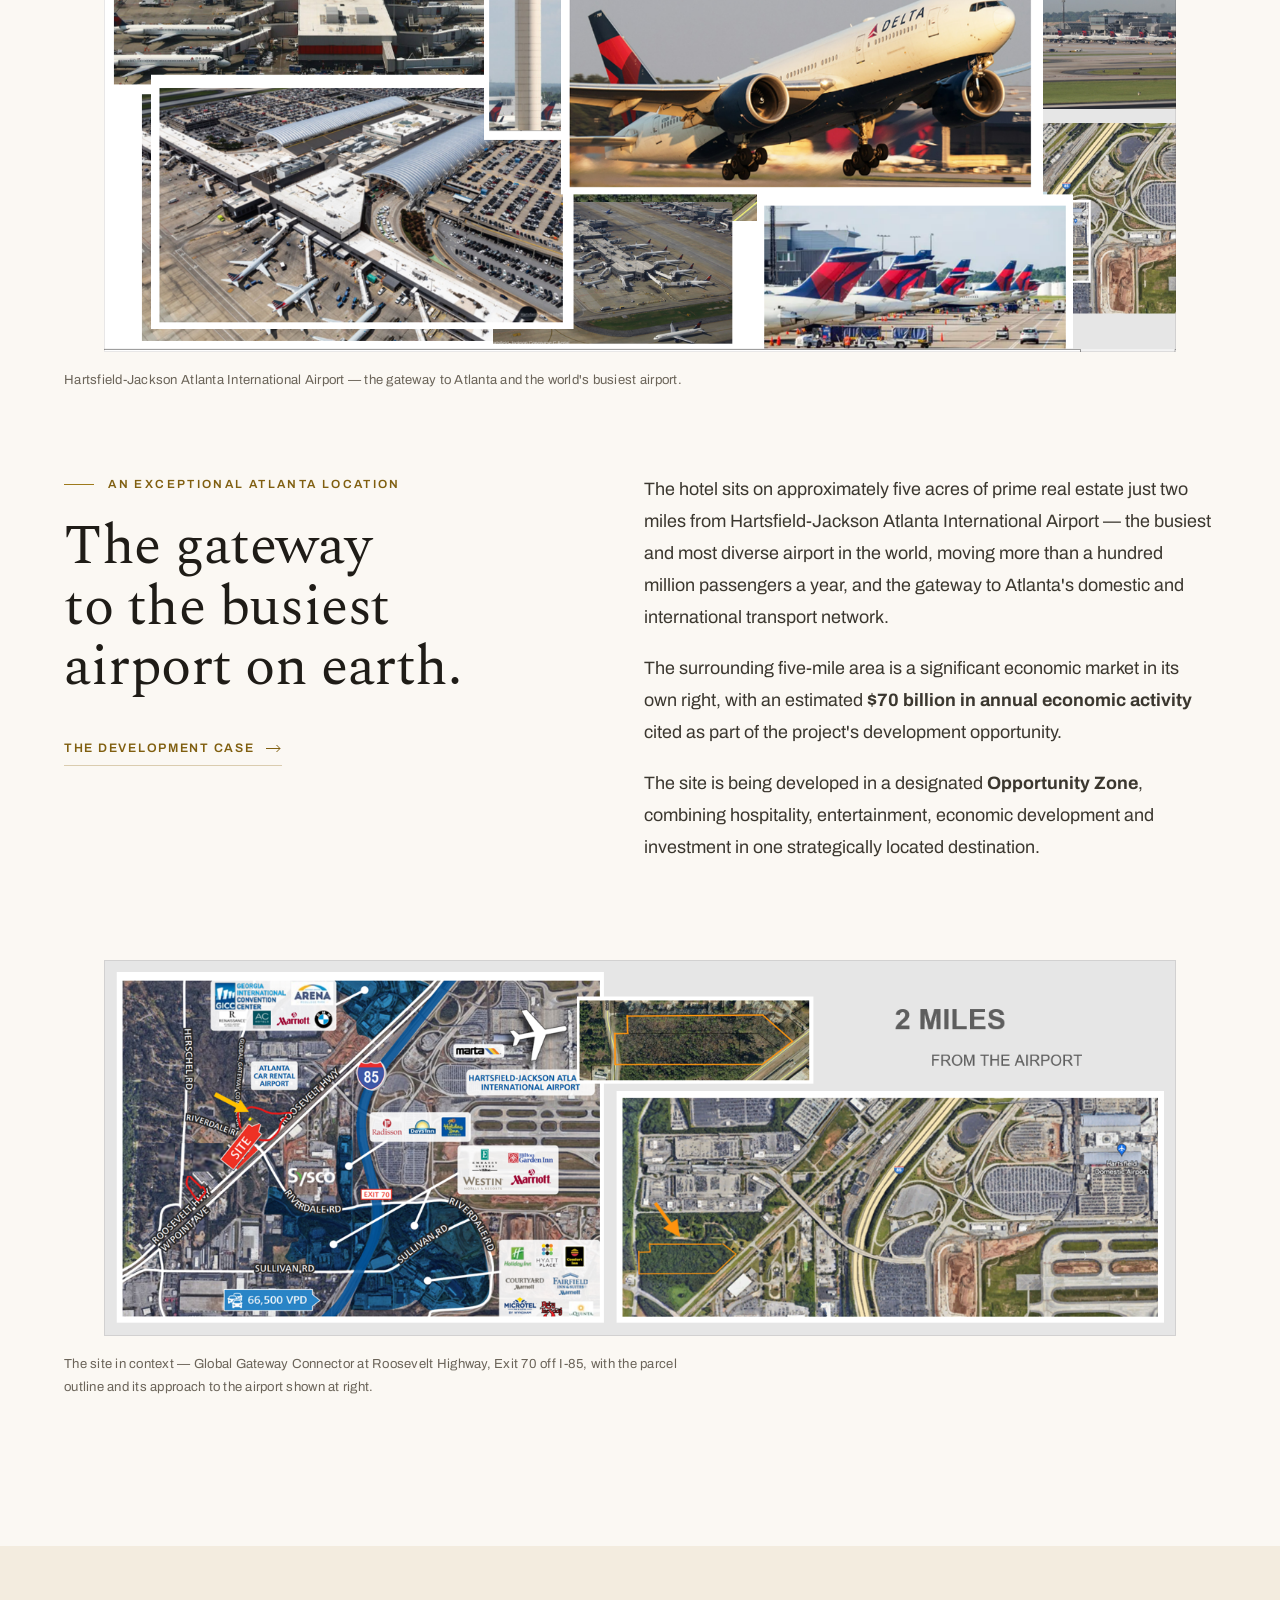
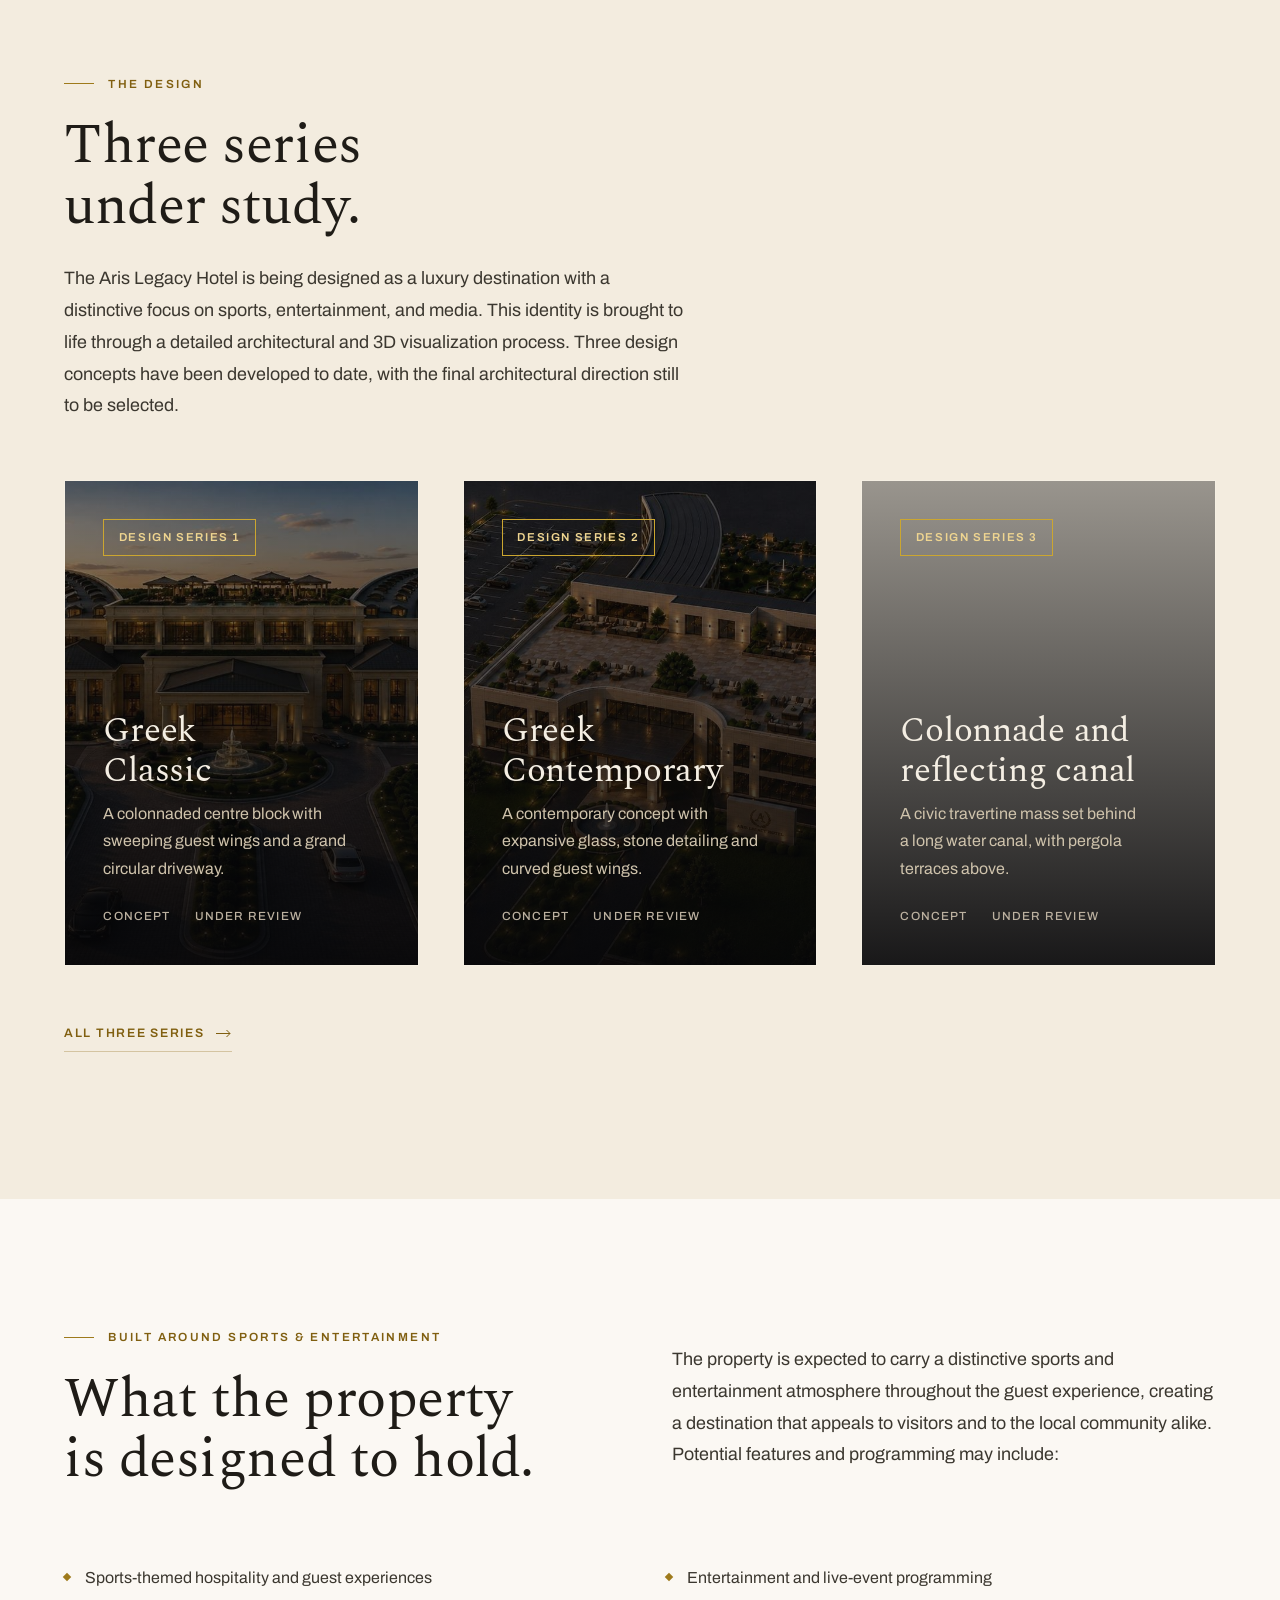
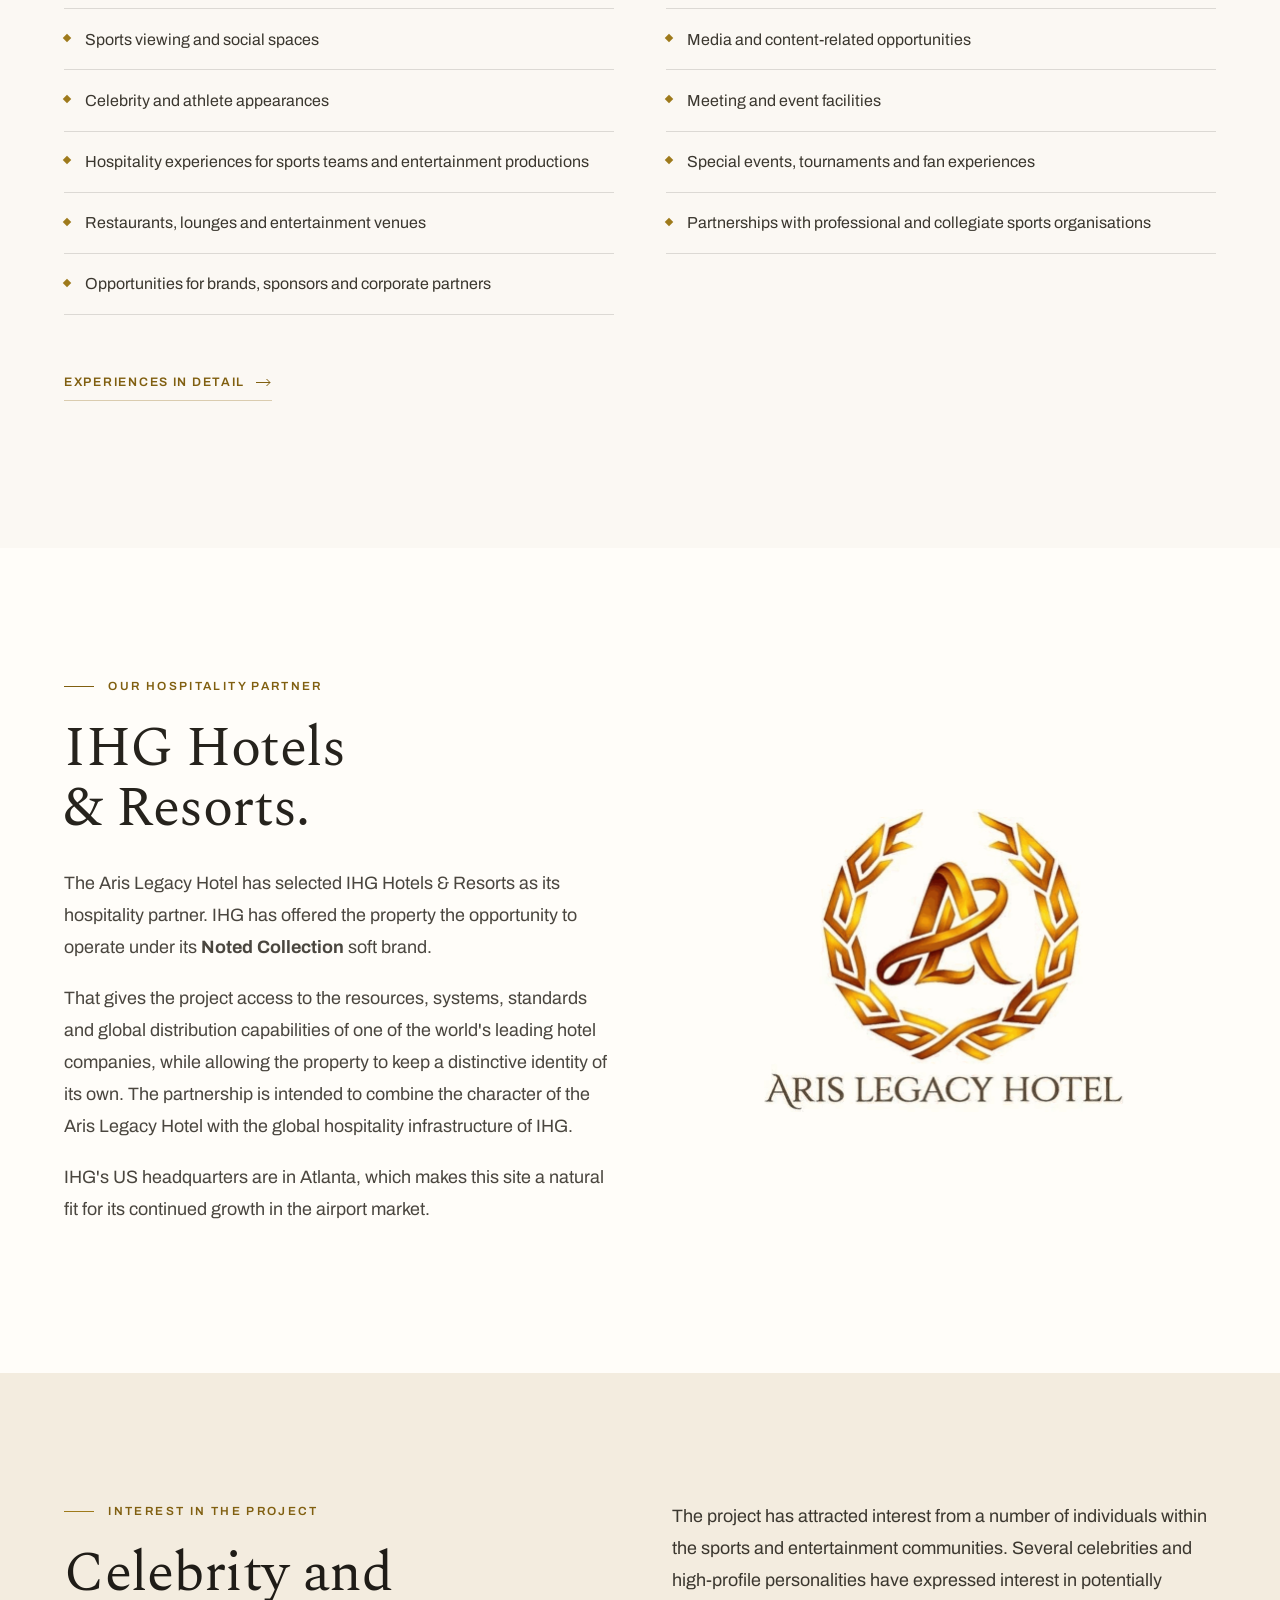
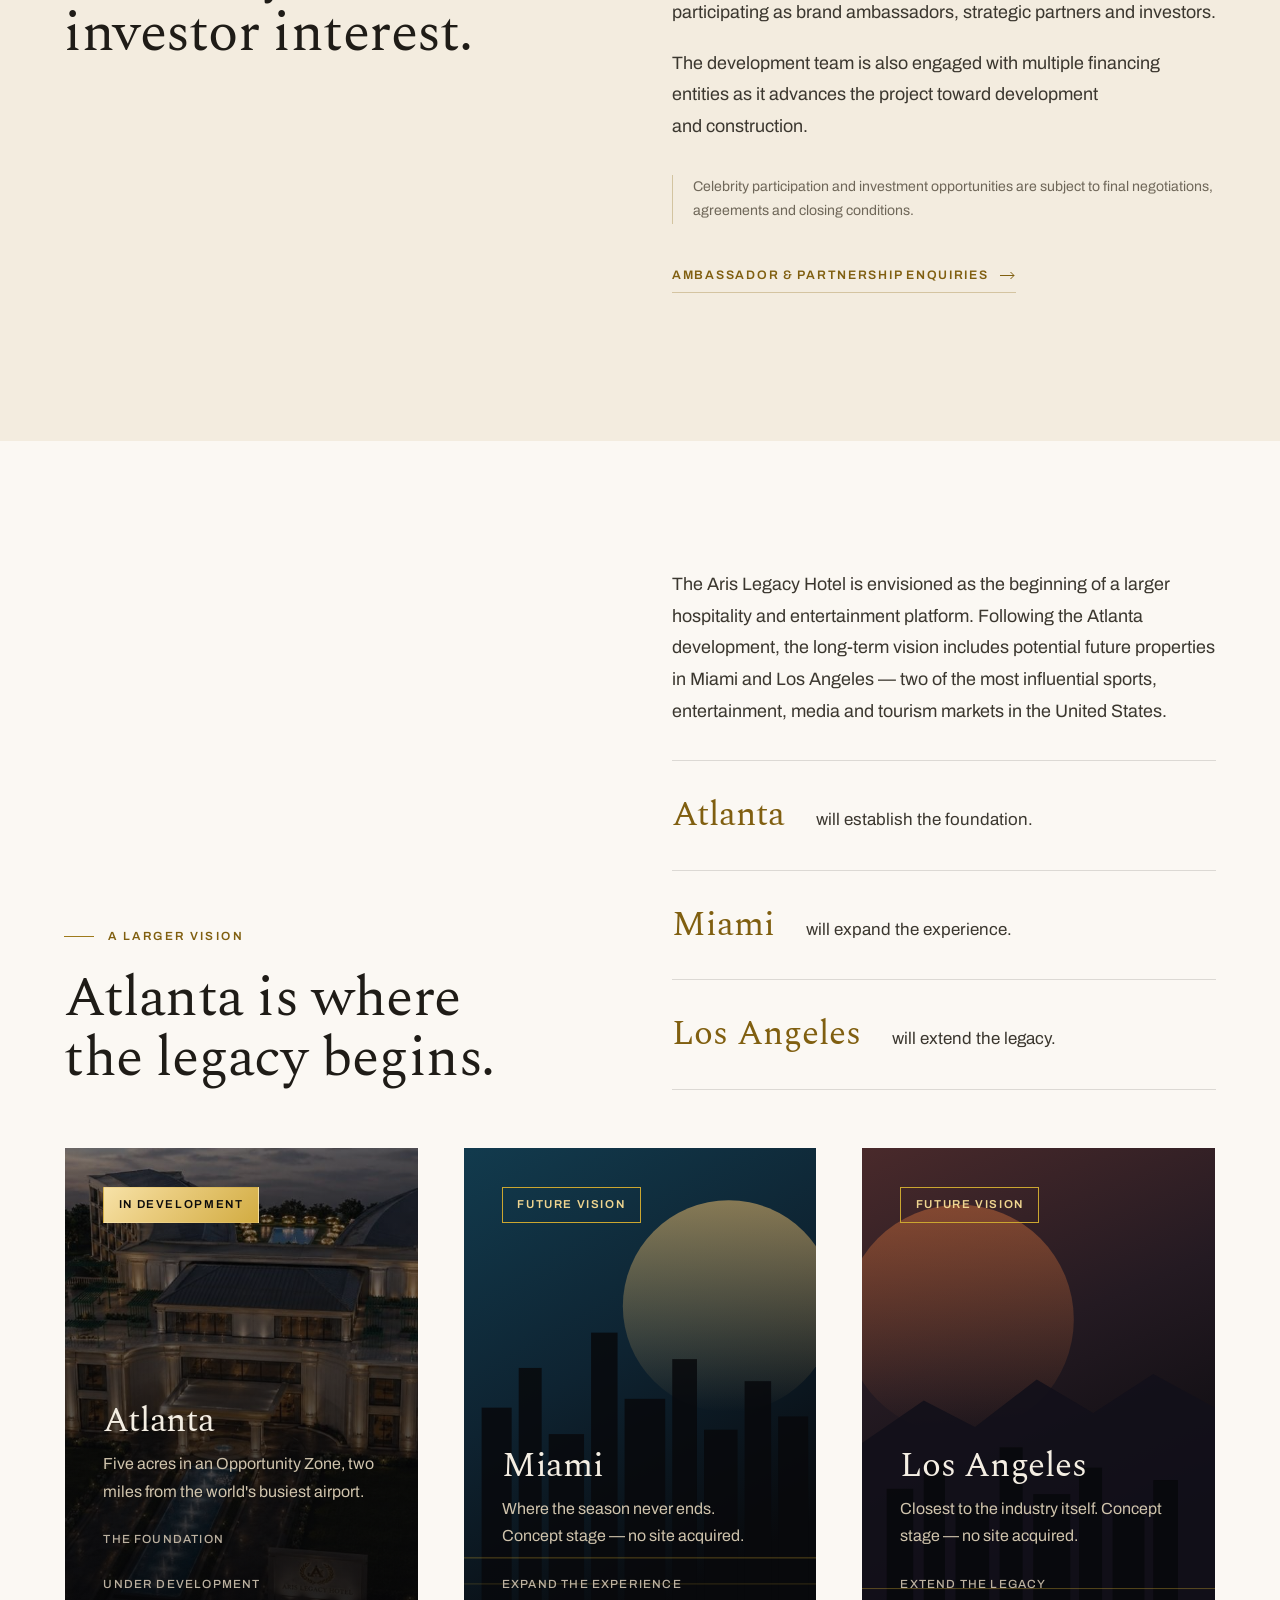
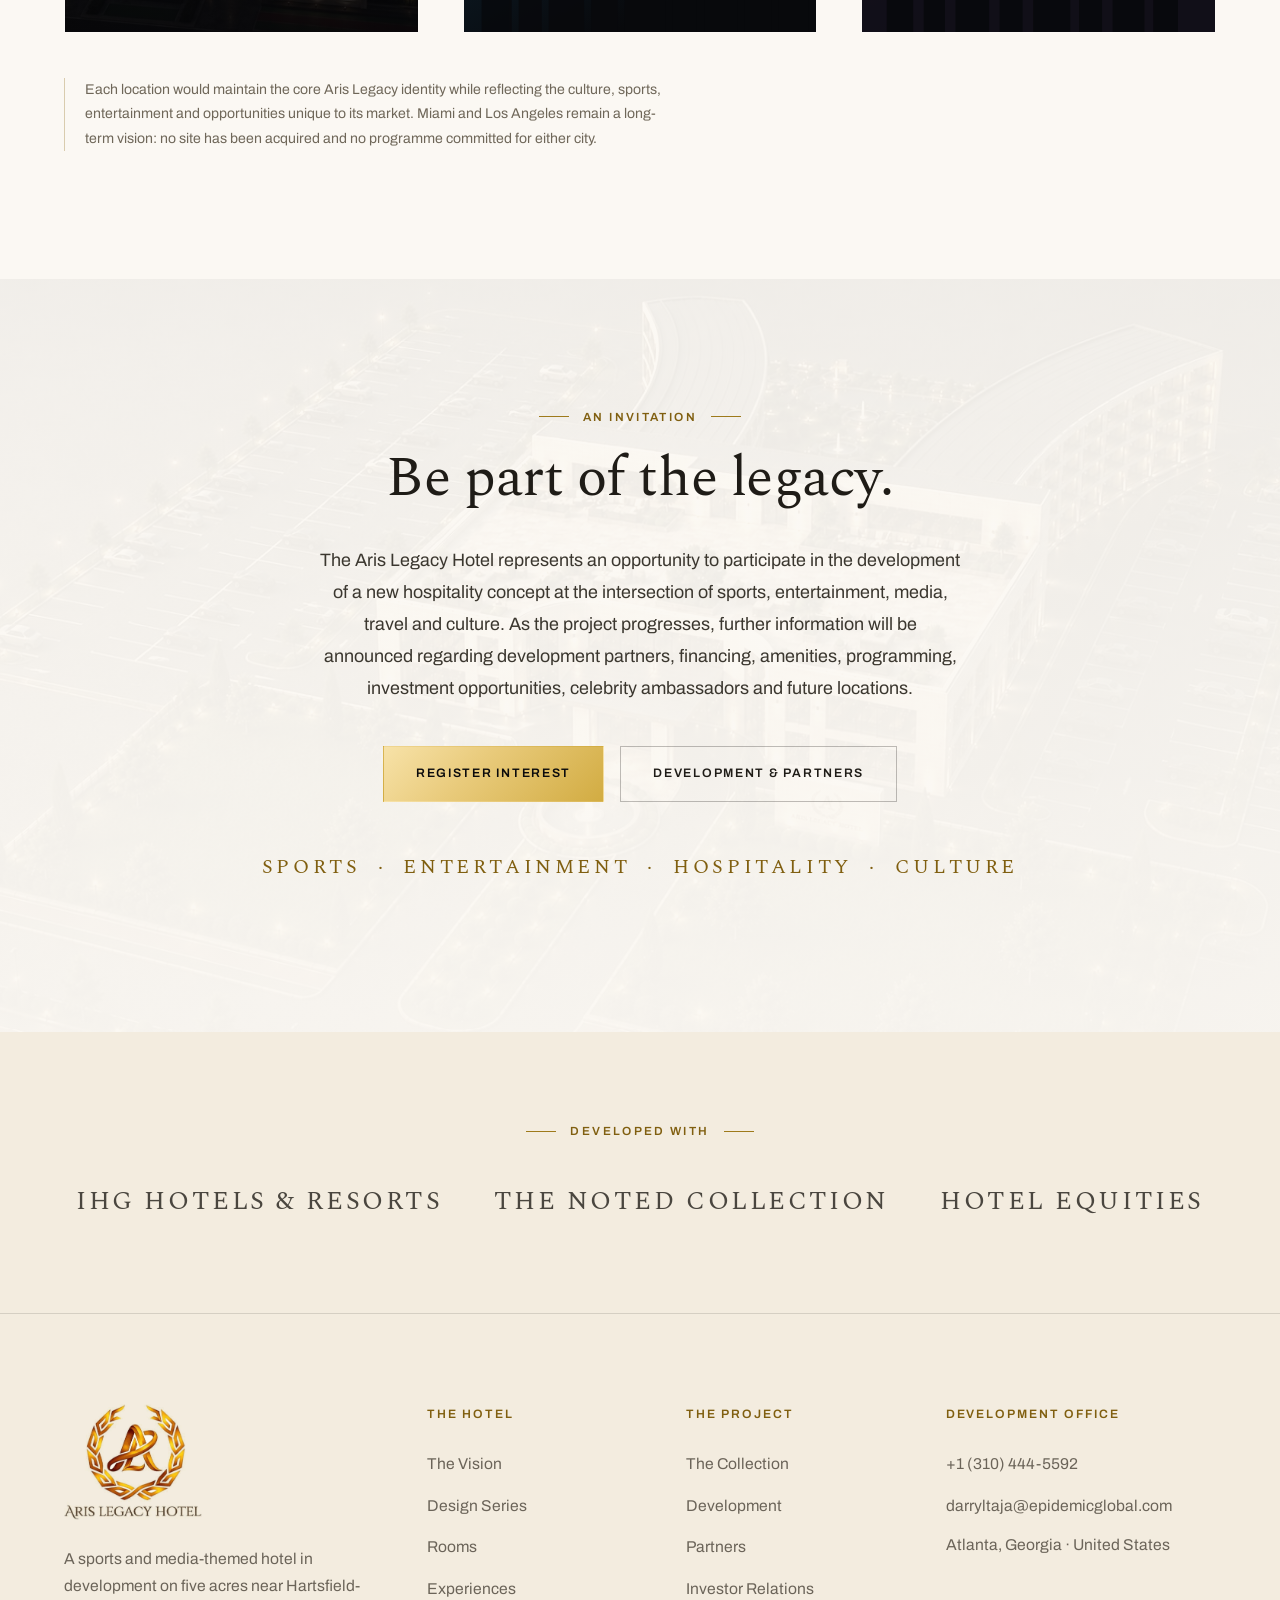
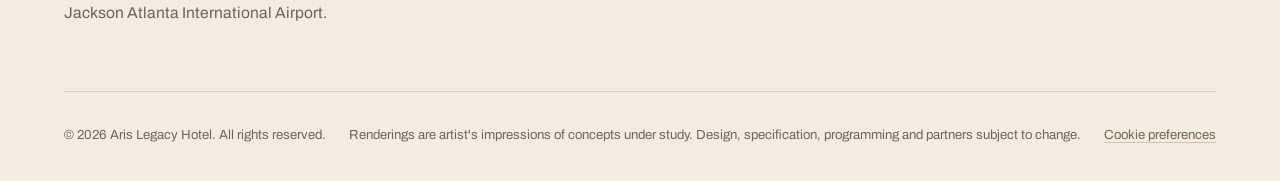
==== commit 76399b03: "Improve mobile layouts and update hotel imagery" ====
--- a/index.html
+++ b/index.html
@@ -9,7 +9,7 @@
 <link rel="preconnect" href="https://fonts.googleapis.com">
 <link rel="preconnect" href="https://fonts.gstatic.com" crossorigin>
 <link href="https://fonts.googleapis.com/css2?family=Archivo:wght@400;500;600&family=Spectral:ital,wght@0,400;0,500;1,400&display=swap" rel="stylesheet">
-<link rel="stylesheet" href="assets/css/style.css">
+<link rel="stylesheet" href="assets/css/style.css?v=20260902-mobile">
 </head>
 <body>
 
--- a/assets/css/style.css
+++ b/assets/css/style.css
@@ -362,11 +362,6 @@
 .phero-media img{width:100%;height:100%;object-fit:cover;transform:scale(1.04)}
 .phero-media::after{content:"";position:absolute;inset:0;background:linear-gradient(180deg,rgba(6,6,8,.82),rgba(6,6,8,.3) 46%,rgba(6,6,8,.94))}
 .phero .wrap{padding-bottom:clamp(48px,7vh,86px);width:100%}
-.room-phero-media img{position:absolute;inset:0;opacity:0;transition:opacity .65s var(--ease)}
-.room-phero-media img.on{opacity:1}
-.room-phero-controls{position:absolute;right:var(--gutter);bottom:clamp(28px,4vw,52px);z-index:2;display:flex;align-items:center;gap:.85rem;color:var(--stone-050);font-size:.68rem;letter-spacing:.15em}
-.room-phero-controls button{display:grid;place-items:center;width:2.65rem;height:2.65rem;border:1px solid rgba(244,238,227,.5);background:rgba(6,6,8,.22);color:inherit;font:inherit;font-size:1.1rem;cursor:pointer;transition:background .25s var(--ease),border-color .25s var(--ease)}
-.room-phero-controls button:hover{background:var(--stone-050);border-color:var(--stone-050);color:var(--ink-900)}
 .crumb{font-size:.76rem;font-weight:500;letter-spacing:.16em;text-transform:uppercase;color:var(--stone-400);margin-bottom:1.2rem}
 .crumb a:hover{color:var(--gold-200)}
 
@@ -468,6 +463,11 @@
 /* The lockup is cut out now, so it no longer needs multiply to lose a card. */
 .crest{display:block}
 .split-body{max-width:58ch}
+
+/* Give the location plan enough room for its aerial detail while preserving
+   the full source image rather than cropping its framed insets. */
+.location-feature{grid-template-columns:minmax(0,1.18fr) minmax(0,.82fr)}
+.location-map-figure{aspect-ratio:637/492}
 
 /* Experiences uses supplied renders with different native proportions. Keep
    each rendering whole and bring the accompanying copy close enough to read
@@ -903,7 +903,6 @@
    turns into two lines and the rule ends up orphaned above the words. */
 @media (max-width:620px){
   .eyebrow{font-size:.68rem;letter-spacing:.13em;gap:.7rem}
-  .room-phero-controls{top:16px;right:var(--gutter);bottom:auto}
 }
 
 /* The two hero calls sit side by side rather than stacked: two buttons of the
@@ -976,3 +975,32 @@
   .pull{font-size:1.42rem;max-width:none}
   .ladder li{gap:12px}
 }
+
+/* Mobile is a visual-first format. Editorial copy stays aligned to the reading
+   gutter, while photography, drawings and plans extend into the outer edges.
+   This gives supplied imagery a useful viewing size instead of leaving it in
+   a narrow desktop-derived column. */
+@media (max-width:680px){
+  :root{--gutter:16px}
+  .split,.room{gap:28px}
+  .room{padding-block:52px}
+
+  .split-media,.room-media,
+  .gal,.sc-stage,
+  .wrap > .figure,.wrap-wide > .figure,
+  .g2 > .figure,.g3 > .figure,.g4 > .figure,
+  .g2 > .plate,.g3 > .plate,.g4 > .plate{
+    width:calc(100% + var(--gutter) * 2);
+    margin-inline:calc(var(--gutter) * -1);
+  }
+
+  .split-media .figure,.room-media .figure,
+  .gal > .figure,.sc-stage,
+  .wrap > .figure,.wrap-wide > .figure,
+  .g2 > .figure,.g3 > .figure,.g4 > .figure,
+  .g2 > .plate,.g3 > .plate,.g4 > .plate{border-radius:0}
+
+  .room-media .figure{aspect-ratio:16/10}
+  .gal{gap:12px}
+  .gal > .figure{width:100%;margin-inline:0}
+}
